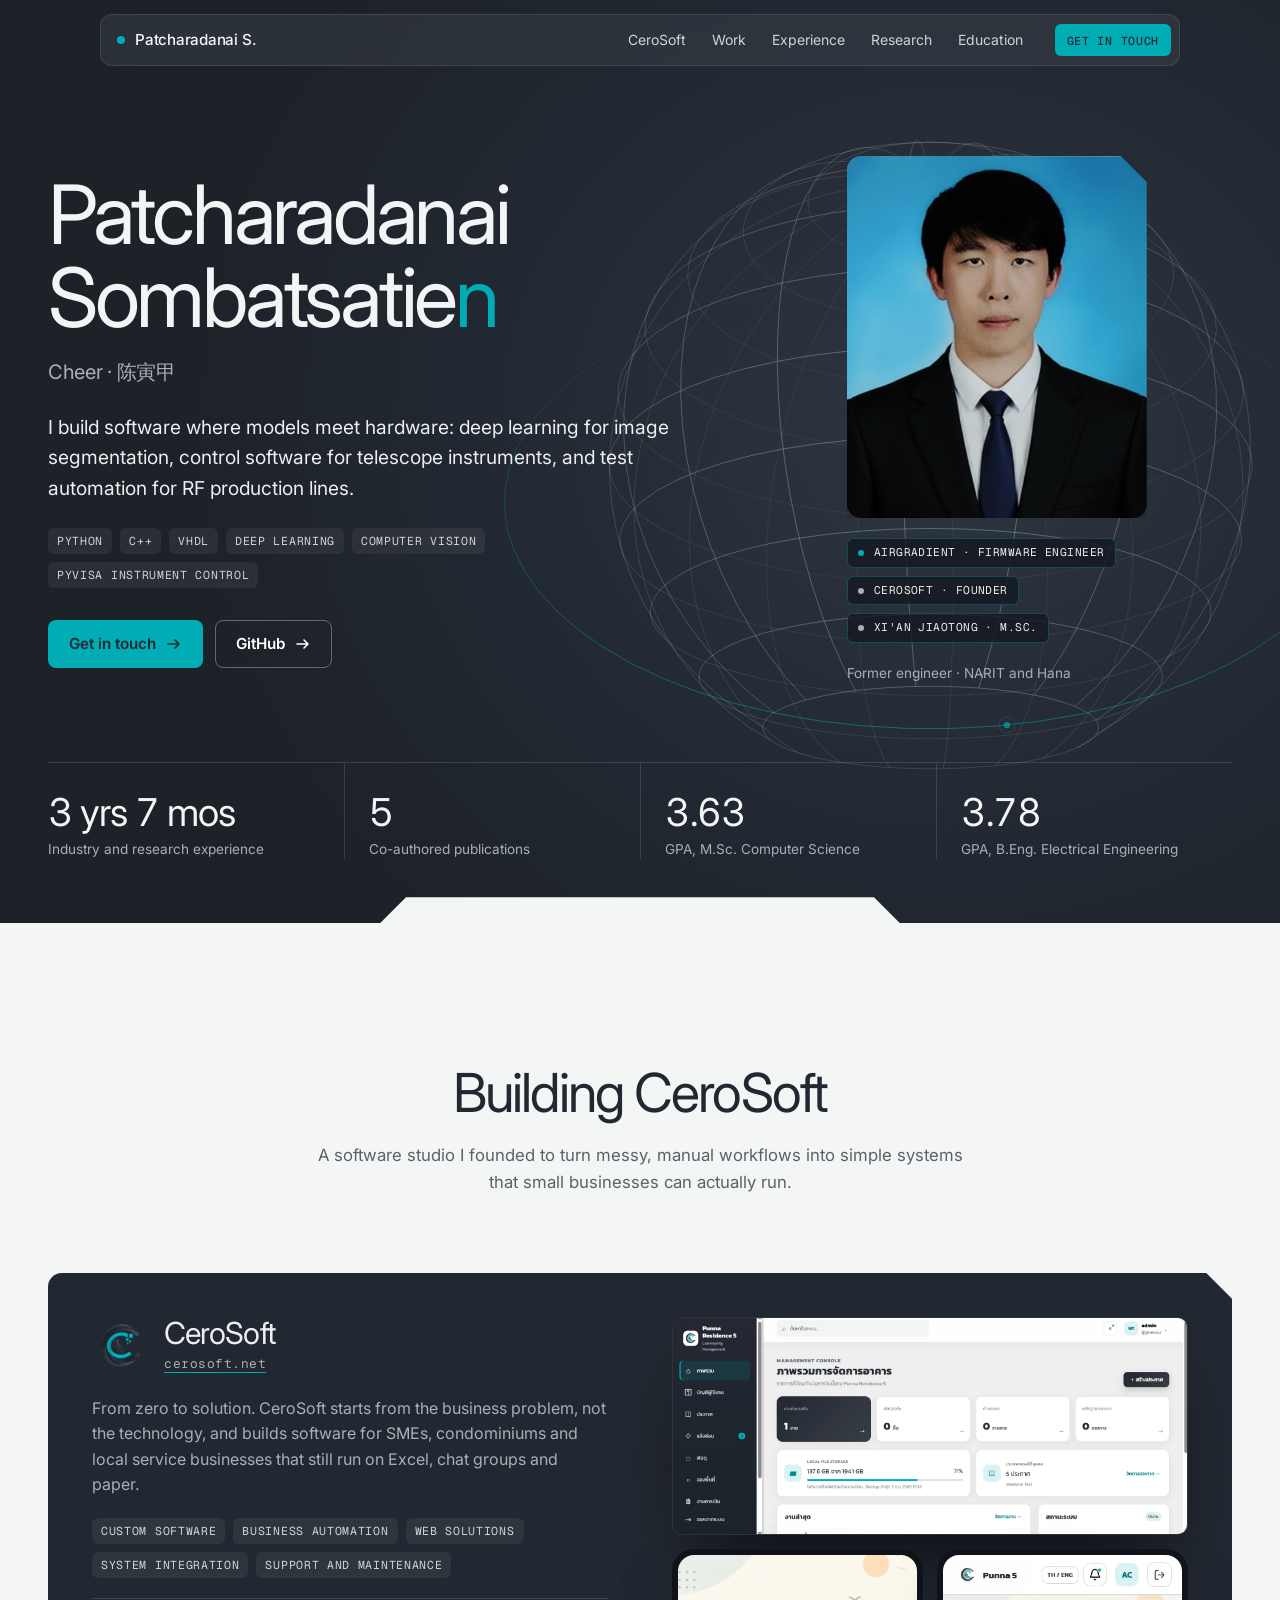
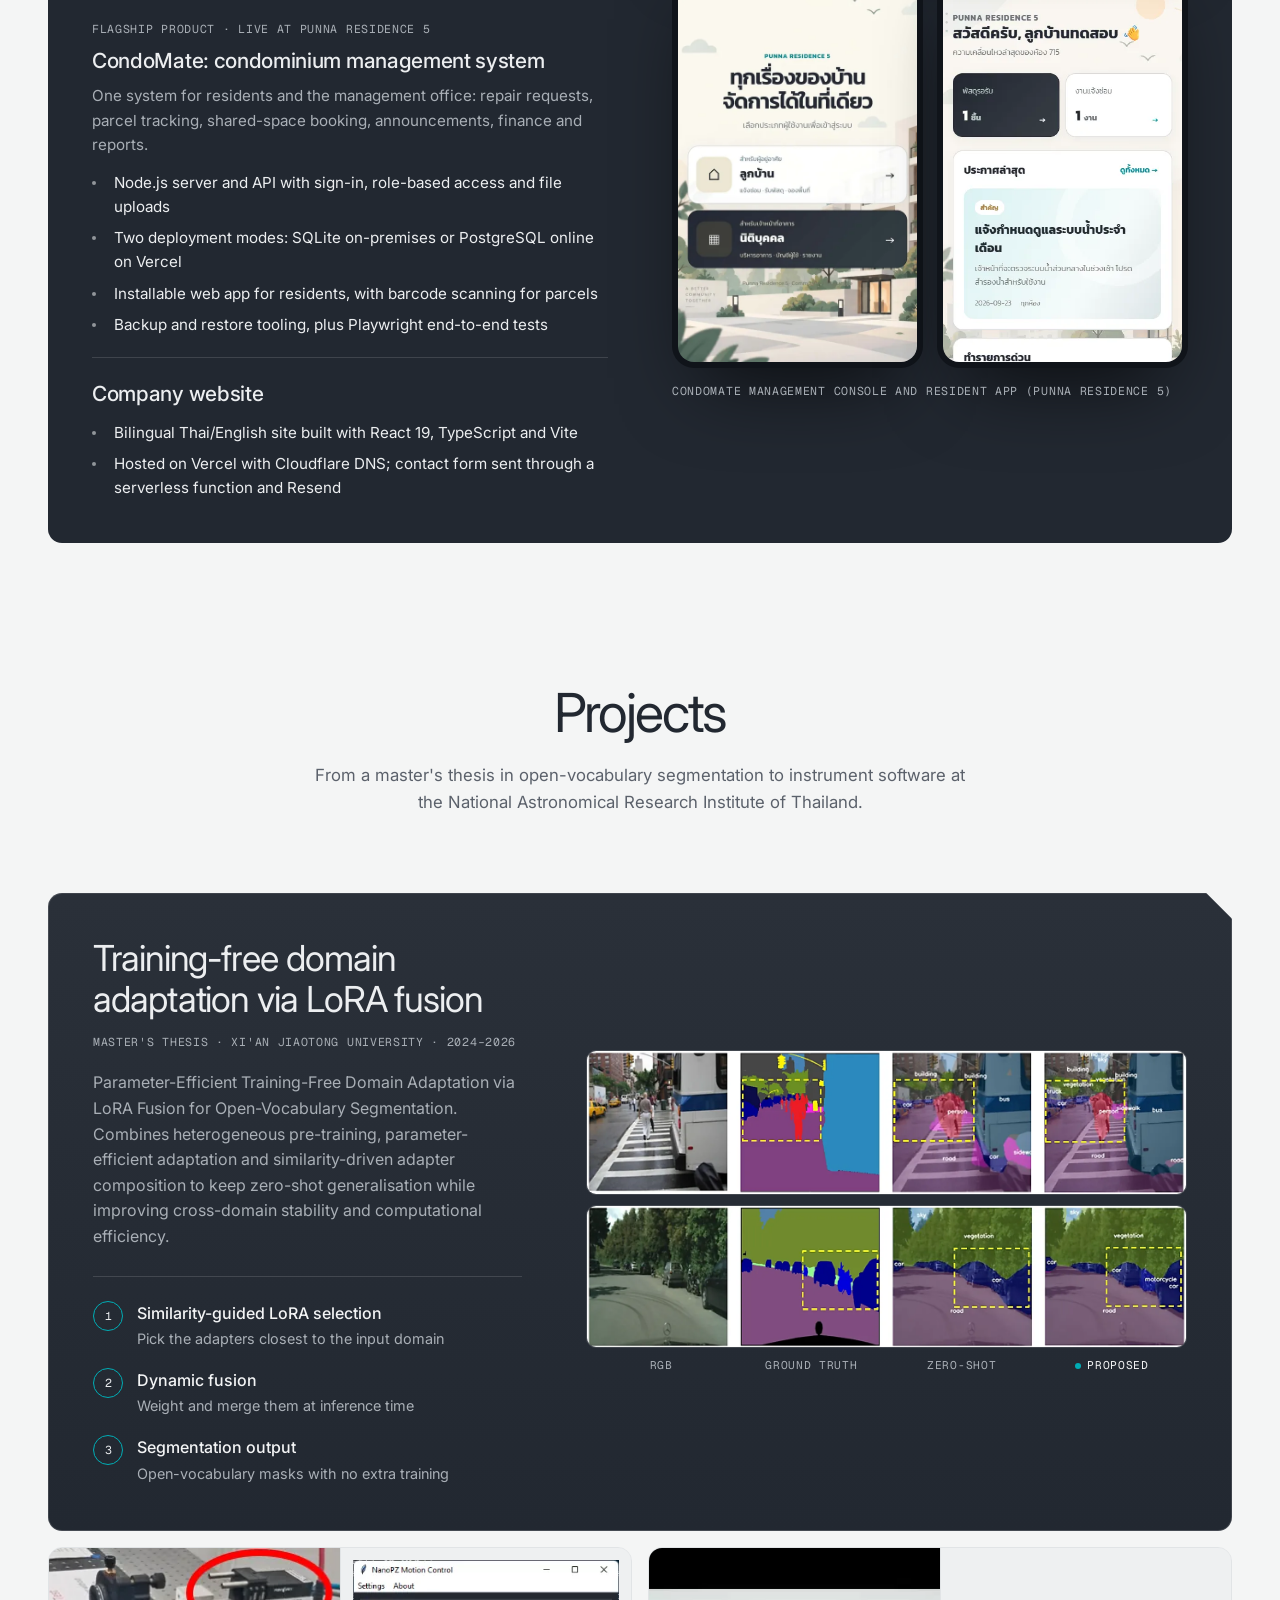
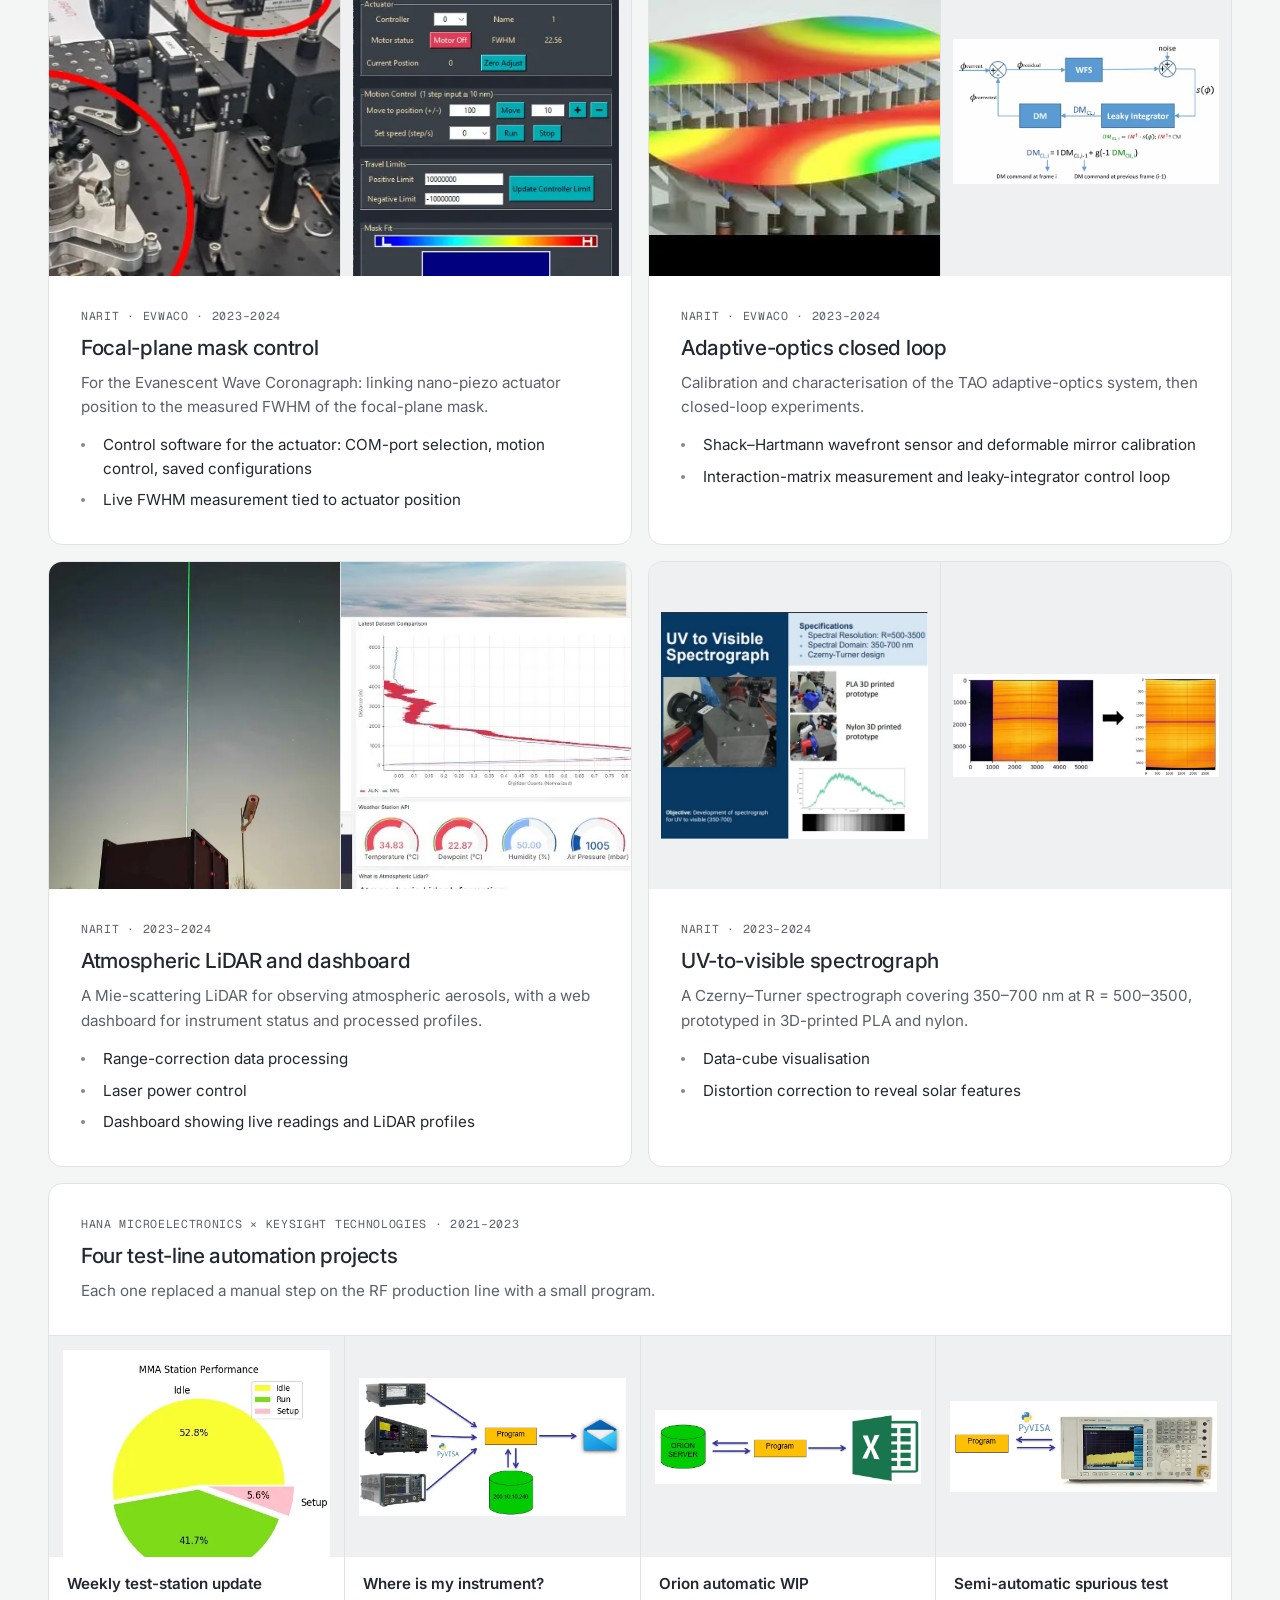
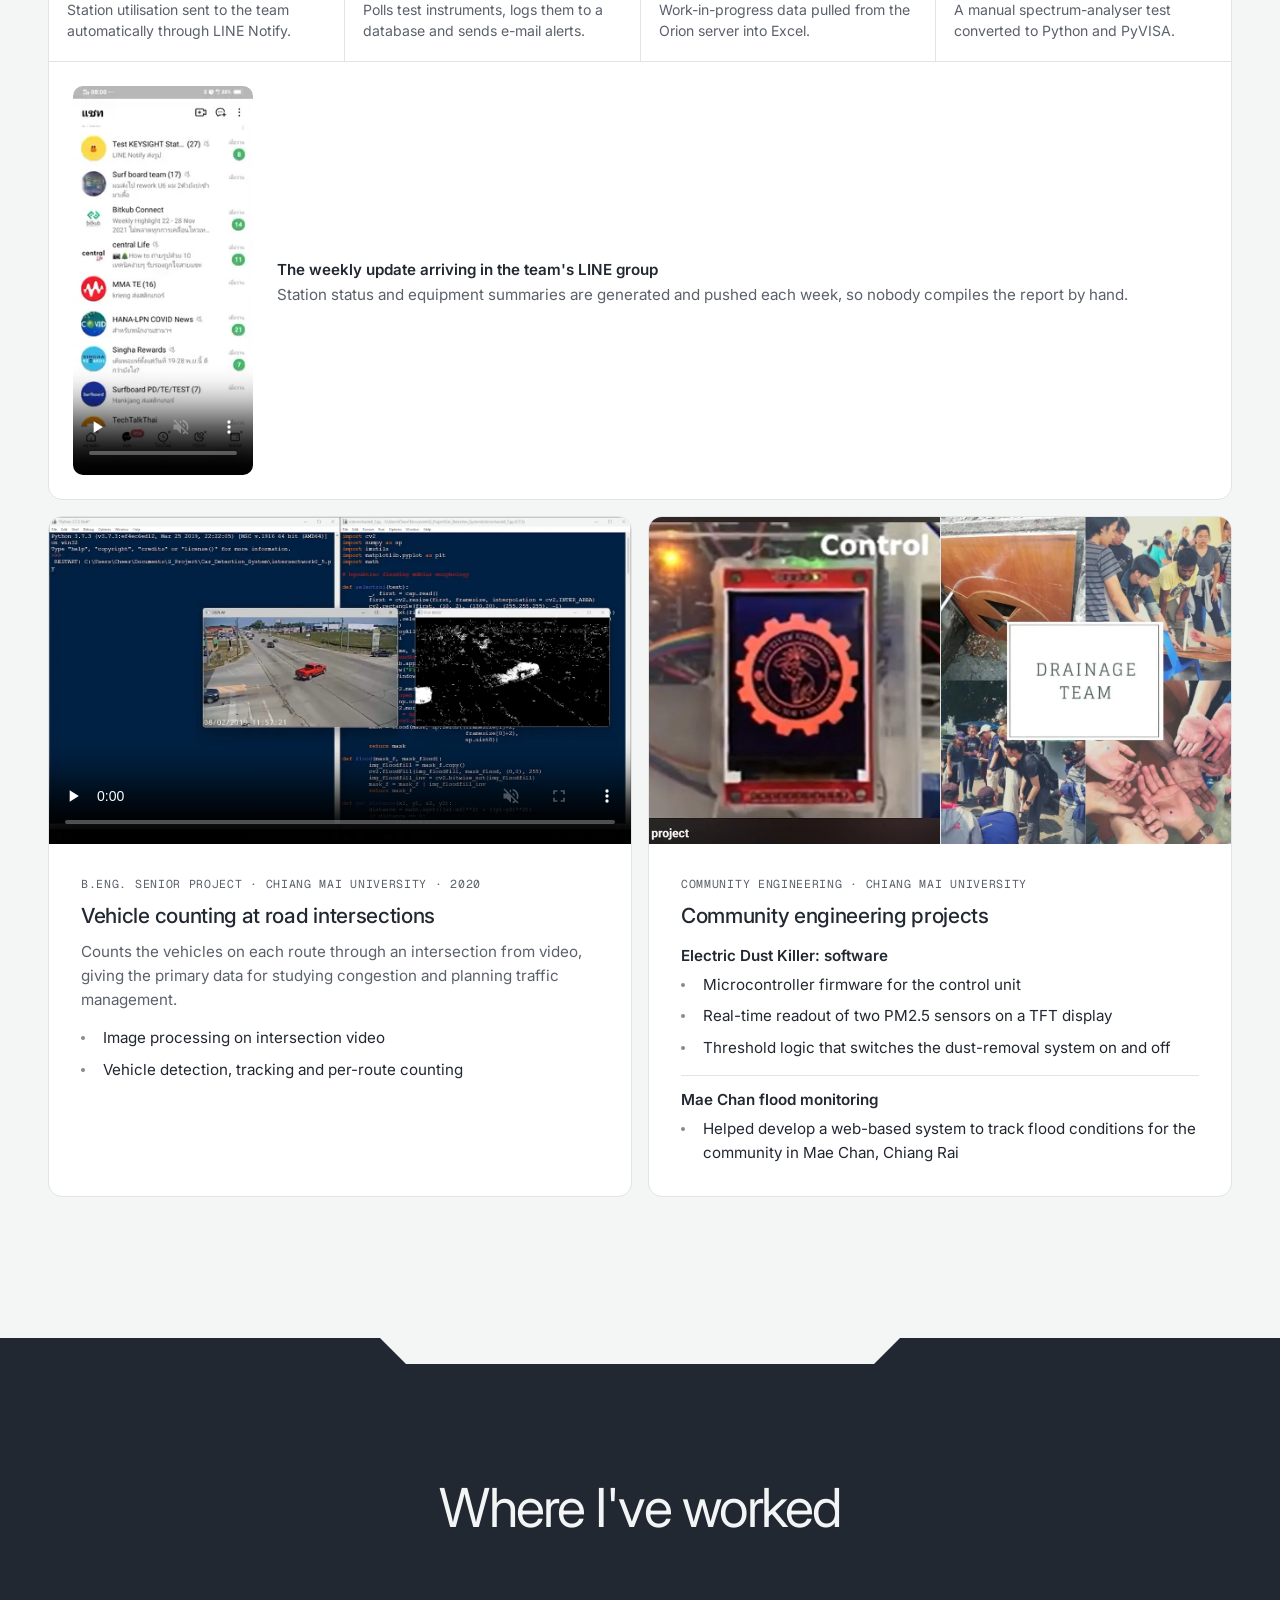
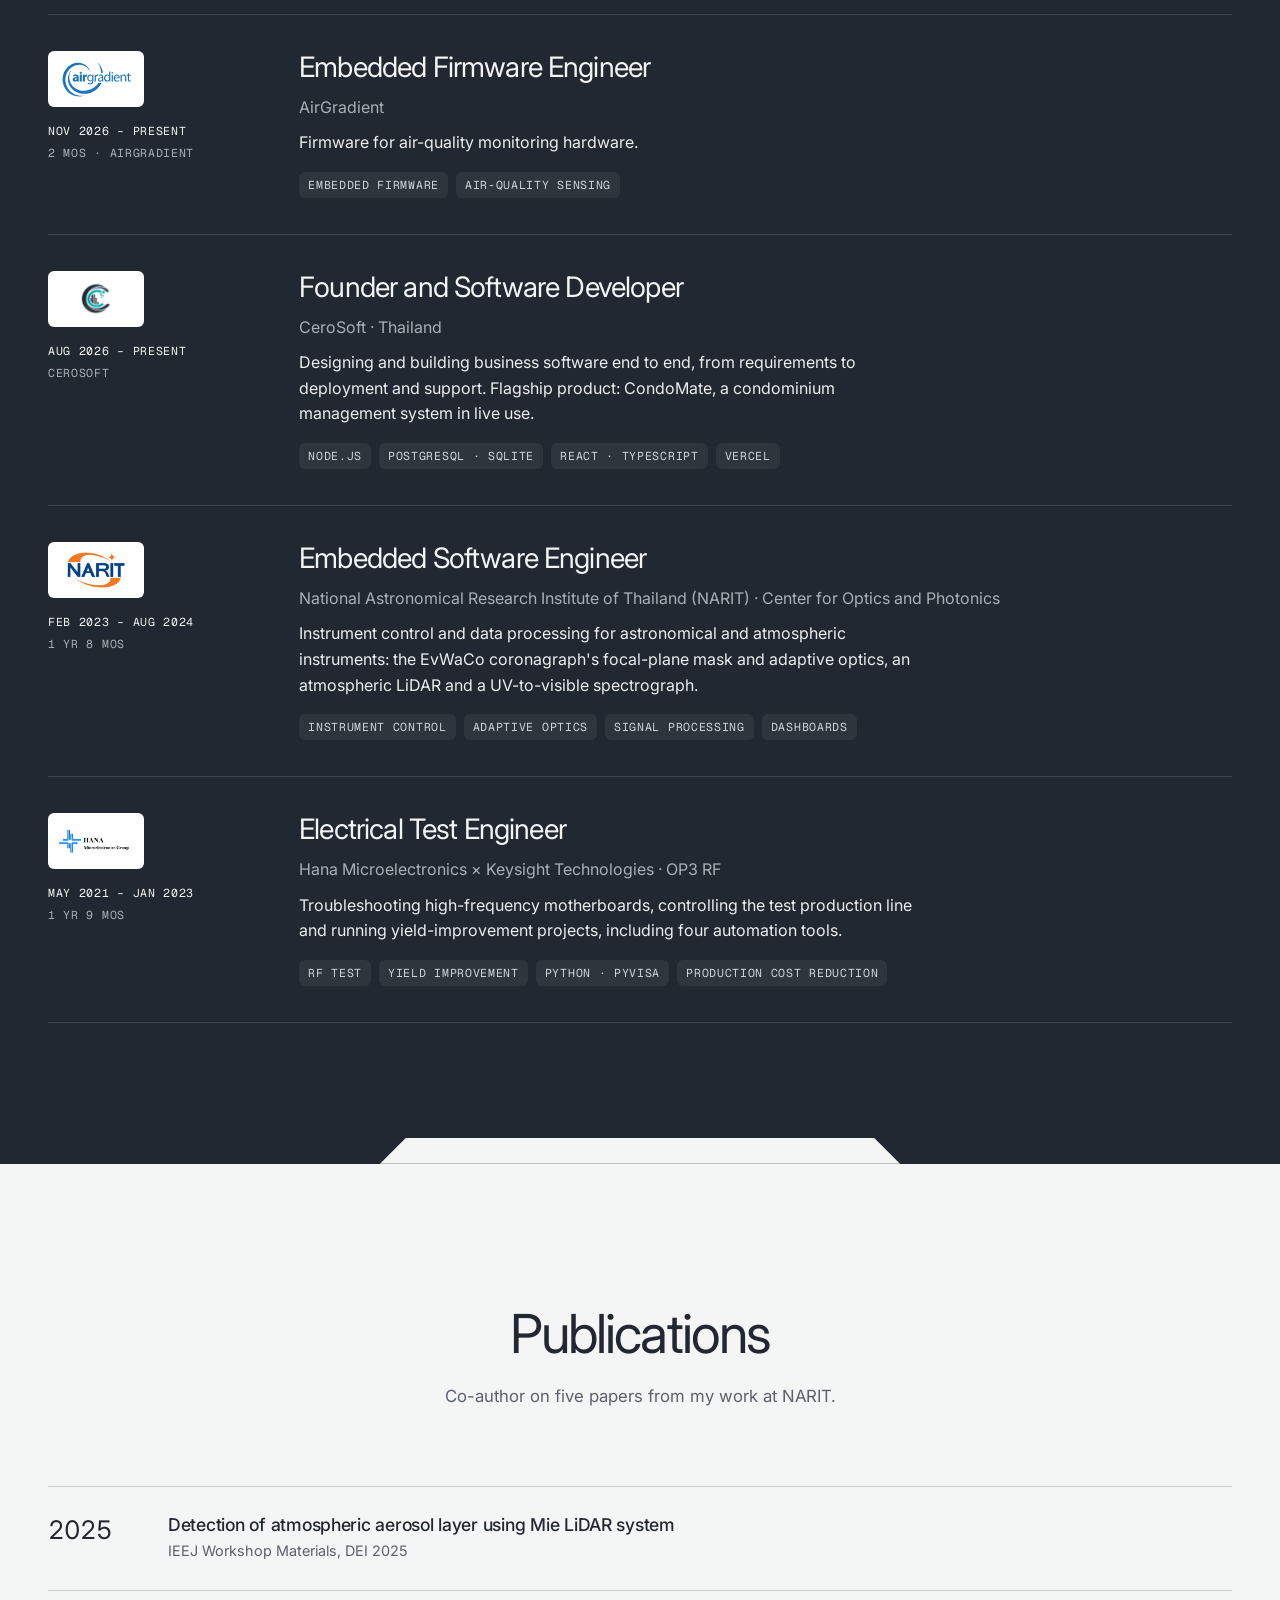
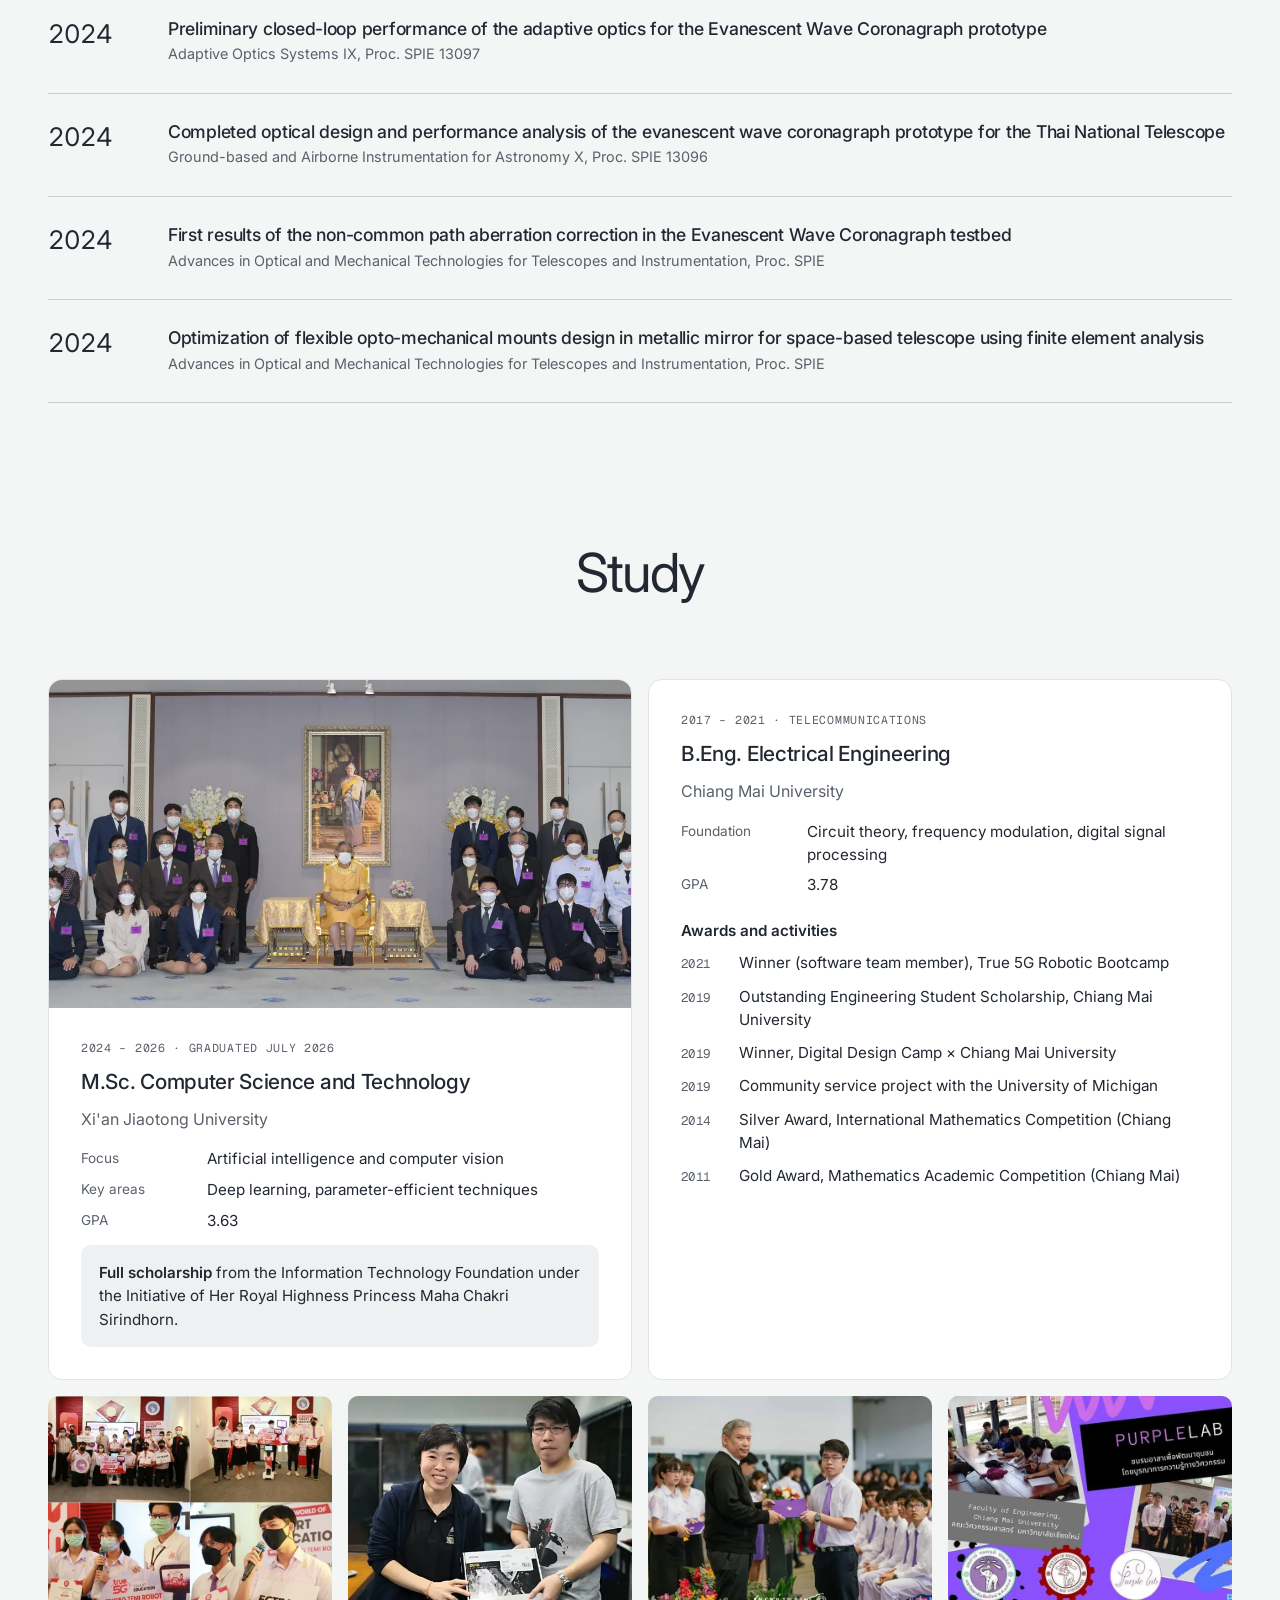
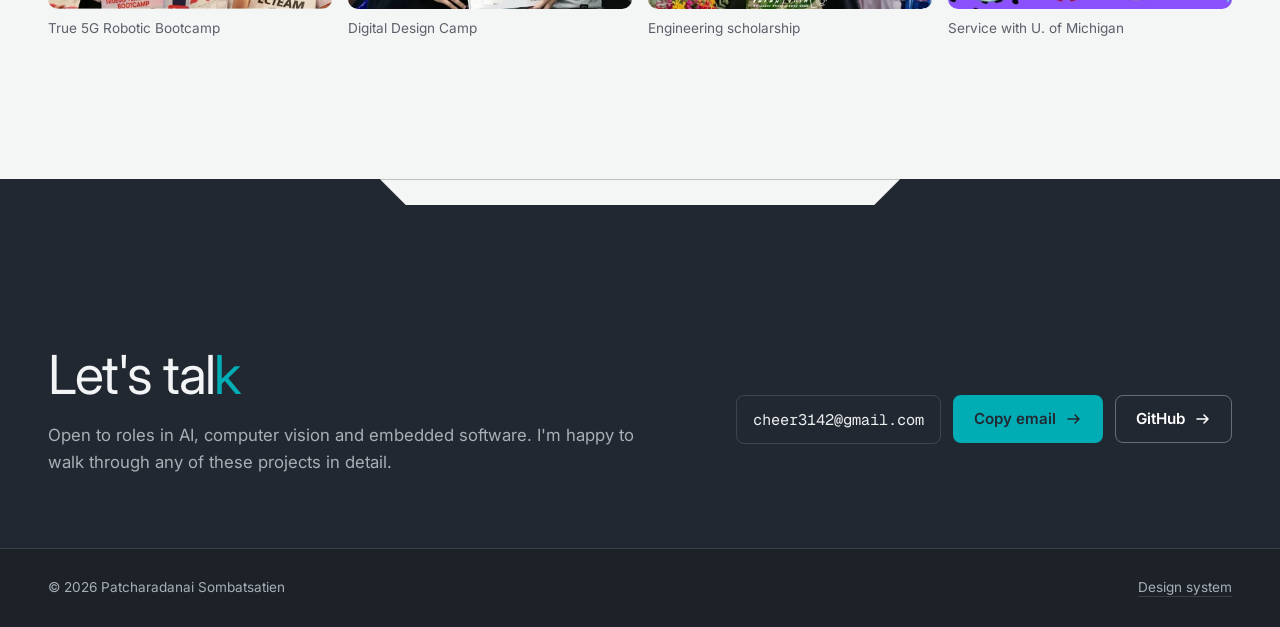
==== index.html @ 30e2584d "Retheme portfolio to cerosoft.net's Live Twin design Charcoal and fog grounds joined by trapezoid no" ====
<!doctype html>
<html lang="en">
<head>
<meta charset="utf-8">
<meta name="viewport" content="width=device-width, initial-scale=1, viewport-fit=cover">
<link rel="icon" href="img/cerosoft-mark.webp">
<title>Patcharadanai Sombatsatien</title>
<meta name="description" content="Portfolio of Patcharadanai Sombatsatien (Cheer): AI, computer vision and embedded systems.">
<link rel="preconnect" href="https://fonts.googleapis.com">
<link rel="preconnect" href="https://fonts.gstatic.com" crossorigin>
<link rel="stylesheet" href="https://fonts.googleapis.com/css2?family=Inter:wght@400;500;600&family=Geist+Mono:wght@400;500&family=Noto+Sans+Thai:wght@400;500;600&display=swap">
<link rel="stylesheet" href="tokens.css">
<link rel="stylesheet" href="site.css">
<script>document.documentElement.className += " js";</script>
</head>
<body>


<nav class="nav" id="nav" aria-label="Main">
  <a class="brand" href="#top"><span class="live-dot" aria-hidden="true"></span>Patcharadanai S.</a>
  <div class="nav-links">
    <a href="#cerosoft">CeroSoft</a>
    <a href="#work">Work</a>
    <a href="#experience">Experience</a>
    <a href="#research">Research</a>
    <a href="#education">Education</a>
  </div>
  <a class="chip-cta" href="#contact">Get in touch</a>
  <button class="menu-btn" id="menuBtn" type="button" aria-label="Open menu" aria-expanded="false" aria-controls="sheet">
    <svg width="16" height="16" viewBox="0 0 16 16" fill="none" stroke="currentColor" stroke-width="1.6" stroke-linecap="round" aria-hidden="true"><path d="M2 5h12M2 11h12"/></svg>
  </button>
  <div class="sheet" id="sheet">
    <a href="#cerosoft">CeroSoft</a><a href="#work">Work</a><a href="#experience">Experience</a>
    <a href="#research">Research</a><a href="#education">Education</a><a href="#contact">Get in touch</a>
  </div>
</nav>

<header class="hero dark notch-bottom" id="top">
  <div class="hero-stage" aria-hidden="true"><canvas id="dome"></canvas></div>
  <div class="wrap hero-grid">
    <div class="hero-text">
      <h1 id="heroName" aria-label="Patcharadanai Sombatsatien"><span class="line" aria-hidden="true">Patcharadanai</span><span class="line" aria-hidden="true">Sombatsatien</span></h1>
      <p class="nick rise" style="--d:1.15s">Cheer · 陈寅甲</p>
      <p class="lede rise" style="--d:1.25s">I build software where models meet hardware: deep learning for image segmentation, control software for telescope instruments, and test automation for RF production lines.</p>
      <div class="focus rise" style="--d:1.35s">
        <span class="tag">Python</span><span class="tag">C++</span><span class="tag">VHDL</span>
        <span class="tag">Deep learning</span><span class="tag">Computer vision</span><span class="tag">PyVISA instrument control</span>
      </div>
      <div class="cta rise" style="--d:1.45s">
        <a class="btn btn-primary" href="#contact">Get in touch <svg viewBox="0 0 16 16" fill="none" stroke="currentColor" stroke-width="1.6" stroke-linecap="round" stroke-linejoin="round" aria-hidden="true"><path d="M2 8h11M9 4l4 4-4 4"/></svg></a>
        <a class="btn btn-ghost" href="https://github.com/Cheer3142" target="_blank" rel="noopener">GitHub <svg viewBox="0 0 16 16" fill="none" stroke="currentColor" stroke-width="1.6" stroke-linecap="round" stroke-linejoin="round" aria-hidden="true"><path d="M2 8h11M9 4l4 4-4 4"/></svg></a>
      </div>
    </div>
    <div class="hero-figure rise" style="--d:.5s">
      <figure class="portrait card-dark"><img src="img/portrait.webp" alt="Portrait of Patcharadanai Sombatsatien" width="928" height="1120"></figure>
      <ul class="markers">
        <li class="marker live"><span class="live-dot" aria-hidden="true"></span>AirGradient · Firmware Engineer</li>
        <li class="marker"><span class="live-dot" aria-hidden="true"></span>CeroSoft · Founder</li>
        <li class="marker"><span class="live-dot" aria-hidden="true"></span>Xi'an Jiaotong · M.Sc.</li>
      </ul>
      <p class="former">Former engineer · NARIT and Hana</p>
    </div>
  </div>
  <div class="wrap">
    <div class="stats" role="list">
      <div class="stat" role="listitem"><b id="expTotal">3 yrs 5 mos</b><span>Industry and research experience</span></div>
      <div class="stat" role="listitem"><b>5</b><span>Co-authored publications</span></div>
      <div class="stat" role="listitem"><b>3.63</b><span>GPA, M.Sc. Computer Science</span></div>
      <div class="stat" role="listitem"><b>3.78</b><span>GPA, B.Eng. Electrical Engineering</span></div>
    </div>
  </div>
</header>

<main>
<section id="cerosoft" class="section light">
  <div class="wrap">
    <div class="statement-head">
      <h2>Building CeroSoft</h2>
      <p>A software studio I founded to turn messy, manual workflows into simple systems that small businesses can actually run.</p>
    </div>
    <article class="venture card-dark">
      <div class="venture-text">
        <div class="venture-id">
          <img src="img/cerosoft-mark.webp" alt="CeroSoft logo" width="52" height="52">
          <div><h3>CeroSoft</h3><a href="https://cerosoft.net" target="_blank" rel="noopener">cerosoft.net</a></div>
        </div>
        <p>From zero to solution. CeroSoft starts from the business problem, not the technology, and builds software for SMEs, condominiums and local service businesses that still run on Excel, chat groups and paper.</p>
        <div class="focus">
          <span class="tag">Custom software</span><span class="tag">Business automation</span><span class="tag">Web solutions</span><span class="tag">System integration</span><span class="tag">Support and maintenance</span>
        </div>
        <div class="product">
          <div class="meta">Flagship product · live at Punna Residence 5</div>
          <h4>CondoMate: condominium management system</h4>
          <p>One system for residents and the management office: repair requests, parcel tracking, shared-space booking, announcements, finance and reports.</p>
          <ul class="role">
            <li>Node.js server and API with sign-in, role-based access and file uploads</li>
            <li>Two deployment modes: SQLite on-premises or PostgreSQL online on Vercel</li>
            <li>Installable web app for residents, with barcode scanning for parcels</li>
            <li>Backup and restore tooling, plus Playwright end-to-end tests</li>
          </ul>
        </div>
        <div class="product">
          <h4>Company website</h4>
          <ul class="role">
            <li>Bilingual Thai/English site built with React 19, TypeScript and Vite</li>
            <li>Hosted on Vercel with Cloudflare DNS; contact form sent through a serverless function and Resend</li>
          </ul>
        </div>
      </div>
      <figure class="screens">
        <img class="desk" src="img/condo-console.webp" alt="CondoMate management console showing the building overview" loading="lazy">
        <img class="phone" src="img/condo-access.webp" alt="CondoMate sign-in choice between resident and management" loading="lazy">
        <img class="phone" src="img/condo-resident.webp" alt="CondoMate resident home screen" loading="lazy">
        <figcaption>CondoMate management console and resident app (Punna Residence 5)</figcaption>
      </figure>
    </article>
  </div>
</section>

<section id="work" class="section light">
  <div class="wrap">
    <div class="statement-head">
      <h2>Projects</h2>
      <p>From a master's thesis in open-vocabulary segmentation to instrument software at the National Astronomical Research Institute of Thailand.</p>
    </div>

    <article class="feature card-dark">
      <div>
        <h3>Training-free domain adaptation via LoRA fusion</h3>
        <div class="meta">Master's thesis · Xi'an Jiaotong University · 2024–2026</div>
        <p>Parameter-Efficient Training-Free Domain Adaptation via LoRA Fusion for Open-Vocabulary Segmentation. Combines heterogeneous pre-training, parameter-efficient adaptation and similarity-driven adapter composition to keep zero-shot generalisation while improving cross-domain stability and computational efficiency.</p>
        <ol class="pipeline">
          <li><span class="n">1</span><div><b>Similarity-guided LoRA selection</b><span>Pick the adapters closest to the input domain</span></div></li>
          <li><span class="n">2</span><div><b>Dynamic fusion</b><span>Weight and merge them at inference time</span></div></li>
          <li><span class="n">3</span><div><b>Segmentation output</b><span>Open-vocabulary masks with no extra training</span></div></li>
        </ol>
      </div>
      <div class="results">
        <img src="img/thesis-a.webp" alt="Segmentation results on an urban street scene" width="1400" height="333" loading="lazy">
        <img src="img/thesis-b.webp" alt="Segmentation results on a tree-lined road scene" width="1400" height="331" loading="lazy">
        <div class="results-key"><span>RGB</span><span>Ground truth</span><span>Zero-shot</span><span>Proposed</span></div>
      </div>
    </article>

    <div class="grid">
      <article class="card">
        <div class="media split">
          <img src="img/fpm-bench.webp" alt="Optical bench with nano-piezo actuator" loading="lazy">
          <img class="fit" src="img/fpm-gui.webp" alt="Motion control software window" loading="lazy">
        </div>
        <div class="card-body">
          <div class="meta">NARIT · EvWaCo · 2023–2024</div>
          <h3>Focal-plane mask control</h3>
          <p>For the Evanescent Wave Coronagraph: linking nano-piezo actuator position to the measured FWHM of the focal-plane mask.</p>
          <ul class="role">
            <li>Control software for the actuator: COM-port selection, motion control, saved configurations</li>
            <li>Live FWHM measurement tied to actuator position</li>
          </ul>
        </div>
      </article>

      <article class="card">
        <div class="media split">
          <img src="img/ao-dm.webp" alt="Deformable mirror surface model" loading="lazy">
          <img class="fit" src="img/ao-loop.webp" alt="Closed-loop control diagram with wavefront sensor, deformable mirror and leaky integrator" loading="lazy">
        </div>
        <div class="card-body">
          <div class="meta">NARIT · EvWaCo · 2023–2024</div>
          <h3>Adaptive-optics closed loop</h3>
          <p>Calibration and characterisation of the TAO adaptive-optics system, then closed-loop experiments.</p>
          <ul class="role">
            <li>Shack–Hartmann wavefront sensor and deformable mirror calibration</li>
            <li>Interaction-matrix measurement and leaky-integrator control loop</li>
          </ul>
        </div>
      </article>

      <article class="card">
        <div class="media split">
          <img src="img/lidar-night.webp" alt="LiDAR station firing a green laser at night" loading="lazy" style="object-position: center 70%">
          <img src="img/lidar-dashboard.webp" alt="Atmospheric LiDAR web dashboard" loading="lazy" style="object-position: top">
        </div>
        <div class="card-body">
          <div class="meta">NARIT · 2023–2024</div>
          <h3>Atmospheric LiDAR and dashboard</h3>
          <p>A Mie-scattering LiDAR for observing atmospheric aerosols, with a web dashboard for instrument status and processed profiles.</p>
          <ul class="role">
            <li>Range-correction data processing</li>
            <li>Laser power control</li>
            <li>Dashboard showing live readings and LiDAR profiles</li>
          </ul>
        </div>
      </article>

      <article class="card">
        <div class="media split">
          <img class="fit" src="img/spectrograph.webp" alt="UV-to-visible spectrograph project poster" loading="lazy">
          <img class="fit" src="img/spectro-correct.webp" alt="Solar spectrum before and after distortion correction" loading="lazy">
        </div>
        <div class="card-body">
          <div class="meta">NARIT · 2023–2024</div>
          <h3>UV-to-visible spectrograph</h3>
          <p>A Czerny–Turner spectrograph covering 350–700 nm at R = 500–3500, prototyped in 3D-printed PLA and nylon.</p>
          <ul class="role">
            <li>Data-cube visualisation</li>
            <li>Distortion correction to reveal solar features</li>
          </ul>
        </div>
      </article>

      <article class="card wide">
        <div class="card-body">
          <div class="meta">Hana Microelectronics × Keysight Technologies · 2021–2023</div>
          <h3>Four test-line automation projects</h3>
          <p>Each one replaced a manual step on the RF production line with a small program.</p>
        </div>
        <div class="auto">
          <figure><div class="pic"><img src="img/hana-station.webp" alt="Pie chart of station run, idle and setup time" loading="lazy"></div>
            <figcaption><b>Weekly test-station update</b><span>Station utilisation sent to the team automatically through LINE Notify.</span></figcaption></figure>
          <figure><div class="pic"><img src="img/hana-instrument.webp" alt="Diagram: instruments to program to database and e-mail" loading="lazy"></div>
            <figcaption><b>Where is my instrument?</b><span>Polls test instruments, logs them to a database and sends e-mail alerts.</span></figcaption></figure>
          <figure><div class="pic"><img src="img/hana-wip.webp" alt="Diagram: Orion server to program to Excel" loading="lazy"></div>
            <figcaption><b>Orion automatic WIP</b><span>Work-in-progress data pulled from the Orion server into Excel.</span></figcaption></figure>
          <figure><div class="pic"><img src="img/hana-spurious.webp" alt="Diagram: program controlling a spectrum analyser through PyVISA" loading="lazy"></div>
            <figcaption><b>Semi-automatic spurious test</b><span>A manual spectrum-analyser test converted to Python and PyVISA.</span></figcaption></figure>
        </div>
        <div class="demo">
          <video src="video/line-notify.mp4" poster="img/line-notify.webp" controls muted playsinline preload="none" aria-label="Phone recording of the weekly station update arriving in LINE"></video>
          <div class="sub">
            <h4>The weekly update arriving in the team's LINE group</h4>
            <p>Station status and equipment summaries are generated and pushed each week, so nobody compiles the report by hand.</p>
          </div>
        </div>
      </article>

      <article class="card">
        <div class="media">
          <video src="video/vehicle-counting.mp4" poster="img/vehicle.webp" controls muted playsinline preload="none" aria-label="Vehicle counting demo video"></video>
        </div>
        <div class="card-body">
          <div class="meta">B.Eng. senior project · Chiang Mai University · 2020</div>
          <h3>Vehicle counting at road intersections</h3>
          <p>Counts the vehicles on each route through an intersection from video, giving the primary data for studying congestion and planning traffic management.</p>
          <ul class="role">
            <li>Image processing on intersection video</li>
            <li>Vehicle detection, tracking and per-route counting</li>
          </ul>
        </div>
      </article>

      <article class="card">
        <div class="media split">
          <img src="img/dust-killer.webp" alt="Electric Dust Killer control board with TFT display" loading="lazy">
          <img src="img/drainage.webp" alt="Drainage team at work" loading="lazy">
        </div>
        <div class="card-body">
          <div class="meta">Community engineering · Chiang Mai University</div>
          <h3>Community engineering projects</h3>
          <div class="sub">
            <h4>Electric Dust Killer: software</h4>
            <ul class="role">
              <li>Microcontroller firmware for the control unit</li>
              <li>Real-time readout of two PM2.5 sensors on a TFT display</li>
              <li>Threshold logic that switches the dust-removal system on and off</li>
            </ul>
          </div>
          <div class="sub">
            <h4>Mae Chan flood monitoring</h4>
            <ul class="role">
              <li>Helped develop a web-based system to track flood conditions for the community in Mae Chan, Chiang Rai</li>
            </ul>
          </div>
        </div>
      </article>
    </div>
  </div>
</section>

<section id="experience" class="section dark notch-top notch-bottom">
  <div class="wrap">
    <div class="statement-head">
      <h2>Where I've worked</h2>
    </div>
    <ol class="timeline">
      <li>
        <div class="when"><span class="logo-tile"><img src="img/airgradient-logo.svg" alt="AirGradient logo" loading="lazy"></span><b>Nov 2026 – Present</b><span id="agTenure">AirGradient</span></div>
        <div class="what">
          <h3>Embedded Firmware Engineer</h3>
          <div class="org">AirGradient</div>
          <p>Firmware for air-quality monitoring hardware.</p>
          <div class="focus"><span class="tag">Embedded firmware</span><span class="tag">Air-quality sensing</span></div>
        </div>
      </li>
      <li>
        <div class="when"><span class="logo-tile"><img src="img/cerosoft-mark.webp" alt="CeroSoft logo" loading="lazy"></span><b>Aug 2026 – Present</b>CeroSoft</div>
        <div class="what">
          <h3>Founder and Software Developer</h3>
          <div class="org">CeroSoft · Thailand</div>
          <p>Designing and building business software end to end, from requirements to deployment and support. Flagship product: CondoMate, a condominium management system in live use.</p>
          <div class="focus"><span class="tag">Node.js</span><span class="tag">PostgreSQL · SQLite</span><span class="tag">React · TypeScript</span><span class="tag">Vercel</span></div>
        </div>
      </li>
      <li>
        <div class="when"><span class="logo-tile"><img src="img/narit-logo.webp" alt="NARIT logo" loading="lazy"></span><b>Feb 2023 – Aug 2024</b>1 yr 8 mos</div>
        <div class="what">
          <h3>Embedded Software Engineer</h3>
          <div class="org">National Astronomical Research Institute of Thailand (NARIT) · Center for Optics and Photonics</div>
          <p>Instrument control and data processing for astronomical and atmospheric instruments: the EvWaCo coronagraph's focal-plane mask and adaptive optics, an atmospheric LiDAR and a UV-to-visible spectrograph.</p>
          <div class="focus"><span class="tag">Instrument control</span><span class="tag">Adaptive optics</span><span class="tag">Signal processing</span><span class="tag">Dashboards</span></div>
        </div>
      </li>
      <li>
        <div class="when"><span class="logo-tile"><img src="img/hana-logo.jpg" alt="Hana Microelectronics logo" loading="lazy"></span><b>May 2021 – Jan 2023</b>1 yr 9 mos</div>
        <div class="what">
          <h3>Electrical Test Engineer</h3>
          <div class="org">Hana Microelectronics × Keysight Technologies · OP3 RF</div>
          <p>Troubleshooting high-frequency motherboards, controlling the test production line and running yield-improvement projects, including four automation tools.</p>
          <div class="focus"><span class="tag">RF test</span><span class="tag">Yield improvement</span><span class="tag">Python · PyVISA</span><span class="tag">Production cost reduction</span></div>
        </div>
      </li>
    </ol>
  </div>
</section>

<section id="research" class="section light">
  <div class="wrap">
    <div class="statement-head">
      <h2>Publications</h2>
      <p>Co-author on five papers from my work at NARIT.</p>
    </div>
    <ol class="pubs">
      <li><div class="yr">2025</div><div><b>Detection of atmospheric aerosol layer using Mie LiDAR system</b><i>IEEJ Workshop Materials, DEI 2025</i></div></li>
      <li><div class="yr">2024</div><div><b>Preliminary closed-loop performance of the adaptive optics for the Evanescent Wave Coronagraph prototype</b><i>Adaptive Optics Systems IX, Proc. SPIE 13097</i></div></li>
      <li><div class="yr">2024</div><div><b>Completed optical design and performance analysis of the evanescent wave coronagraph prototype for the Thai National Telescope</b><i>Ground-based and Airborne Instrumentation for Astronomy X, Proc. SPIE 13096</i></div></li>
      <li><div class="yr">2024</div><div><b>First results of the non-common path aberration correction in the Evanescent Wave Coronagraph testbed</b><i>Advances in Optical and Mechanical Technologies for Telescopes and Instrumentation, Proc. SPIE</i></div></li>
      <li><div class="yr">2024</div><div><b>Optimization of flexible opto-mechanical mounts design in metallic mirror for space-based telescope using finite element analysis</b><i>Advances in Optical and Mechanical Technologies for Telescopes and Instrumentation, Proc. SPIE</i></div></li>
    </ol>
  </div>
</section>

<section id="education" class="section light">
  <div class="wrap">
    <div class="statement-head">
      <h2>Study</h2>
    </div>
    <div class="edu">
      <article class="card">
        <div class="media"><img src="img/scholarship.webp" alt="Scholarship recipients group photo" loading="lazy"></div>
        <div class="card-body">
          <div class="meta">2024 – 2026 · graduated July 2026</div>
          <h3>M.Sc. Computer Science and Technology</h3>
          <div class="org">Xi'an Jiaotong University</div>
          <dl class="kv">
            <dt>Focus</dt><dd>Artificial intelligence and computer vision</dd>
            <dt>Key areas</dt><dd>Deep learning, parameter-efficient techniques</dd>
            <dt>GPA</dt><dd>3.63</dd>
          </dl>
          <div class="callout"><b>Full scholarship</b> from the Information Technology Foundation under the Initiative of Her Royal Highness Princess Maha Chakri Sirindhorn.</div>
        </div>
      </article>
      <article class="card">
        <div class="card-body">
          <div class="meta">2017 – 2021 · Telecommunications</div>
          <h3>B.Eng. Electrical Engineering</h3>
          <div class="org">Chiang Mai University</div>
          <dl class="kv">
            <dt>Foundation</dt><dd>Circuit theory, frequency modulation, digital signal processing</dd>
            <dt>GPA</dt><dd>3.78</dd>
          </dl>
          <h4 class="subhead">Awards and activities</h4>
          <ul class="awards">
            <li><span>2021</span>Winner (software team member), True 5G Robotic Bootcamp</li>
            <li><span>2019</span>Outstanding Engineering Student Scholarship, Chiang Mai University</li>
            <li><span>2019</span>Winner, Digital Design Camp × Chiang Mai University</li>
            <li><span>2019</span>Community service project with the University of Michigan</li>
            <li><span>2014</span>Silver Award, International Mathematics Competition (Chiang Mai)</li>
            <li><span>2011</span>Gold Award, Mathematics Academic Competition (Chiang Mai)</li>
          </ul>
        </div>
      </article>
    </div>
    <div class="photos">
      <figure><img src="img/act-5g.webp" alt="True 5G Robotic Bootcamp team" loading="lazy"><figcaption>True 5G Robotic Bootcamp</figcaption></figure>
      <figure><img src="img/act-design.webp" alt="Digital Design Camp award" loading="lazy"><figcaption>Digital Design Camp</figcaption></figure>
      <figure><img src="img/act-scholar.webp" alt="Receiving the engineering scholarship" loading="lazy"><figcaption>Engineering scholarship</figcaption></figure>
      <figure><img src="img/act-umich.webp" alt="Community service project with the University of Michigan" loading="lazy"><figcaption>Service with U. of Michigan</figcaption></figure>
    </div>
  </div>
</section>
</main>

<section class="section contact dark notch-top" id="contact">
  <div class="wrap contact-grid">
    <div>
      <h2>Let's tal<span class="last">k</span></h2>
      <p>Open to roles in AI, computer vision and embedded software. I'm happy to walk through any of these projects in detail.</p>
    </div>
    <div>
      <div class="addr">
        <code id="email">cheer3142@gmail.com</code>
        <button class="btn btn-primary" id="copyBtn" type="button">Copy email <svg viewBox="0 0 16 16" fill="none" stroke="currentColor" stroke-width="1.6" stroke-linecap="round" stroke-linejoin="round" aria-hidden="true"><path d="M2 8h11M9 4l4 4-4 4"/></svg></button>
        <a class="btn btn-ghost" href="https://github.com/Cheer3142" target="_blank" rel="noopener">GitHub <svg viewBox="0 0 16 16" fill="none" stroke="currentColor" stroke-width="1.6" stroke-linecap="round" stroke-linejoin="round" aria-hidden="true"><path d="M2 8h11M9 4l4 4-4 4"/></svg></a>
      </div>
      <div class="toast" id="toast" role="status" aria-live="polite"></div>
    </div>
  </div>
</section>
<footer><div class="wrap"><span>© 2026 Patcharadanai Sombatsatien</span><a href="design-system.html">Design system</a></div></footer>

<script>
(function () {
  var reduce = window.matchMedia('(prefers-reduced-motion: reduce)').matches;
  var nav = document.getElementById('nav'), hero = document.getElementById('top');

  // nav capsule turns solid once the hero has scrolled away
  function onScroll() { nav.classList.toggle('solid', window.scrollY > hero.offsetHeight - 140); }
  window.addEventListener('scroll', onScroll, { passive: true }); onScroll();

  // mobile menu
  var menuBtn = document.getElementById('menuBtn'), sheet = document.getElementById('sheet');
  function setMenu(open) { nav.classList.toggle('open', open); menuBtn.setAttribute('aria-expanded', open ? 'true' : 'false'); }
  menuBtn.addEventListener('click', function () { setMenu(!nav.classList.contains('open')); });
  sheet.addEventListener('click', function (e) { if (e.target.tagName === 'A') setMenu(false); });
  document.addEventListener('keydown', function (e) { if (e.key === 'Escape') setMenu(false); });

  // hero headline types in grapheme by grapheme; the last letter is the one cyan note
  try {
    var h = document.getElementById('heroName'), lines = h.querySelectorAll('.line'), all = [];
    var seg = window.Intl && Intl.Segmenter ? new Intl.Segmenter(undefined, { granularity: 'grapheme' }) : null;
    Array.prototype.forEach.call(lines, function (line, li) {
      var txt = line.textContent; line.textContent = '';
      var parts = seg ? Array.from(seg.segment(txt), function (x) { return x.segment; }) : Array.from(txt);
      parts.forEach(function (g, i) {
        var sp = document.createElement('span'); sp.textContent = g;
        if (!reduce) sp.style.opacity = 0;
        if (li === lines.length - 1 && i === parts.length - 1) sp.className = 'last';
        line.appendChild(sp); all.push(sp);
      });
    });
    if (!reduce) all.forEach(function (sp, i) { setTimeout(function () { sp.style.opacity = 1; }, 250 + i * 45); });
  } catch (e) {}

  // cards settle into place as they enter; they are never hidden
  var targets = document.querySelectorAll('.statement-head, .venture, .feature, .card, .timeline li, .pubs li, .photos figure, .contact-grid > div');
  if ('IntersectionObserver' in window && !reduce) {
    var io = new IntersectionObserver(function (entries) {
      entries.forEach(function (en) { if (en.isIntersecting) { en.target.classList.add('in'); io.unobserve(en.target); } });
    }, { rootMargin: '0px 0px -8% 0px' });
    Array.prototype.forEach.call(targets, function (el) { el.classList.add('settle'); io.observe(el); });
  }

  // experience total: Hana + NARIT (41 months) plus AirGradient from Nov 2026, counted from today
  (function () {
    var now = new Date(), ag = (now.getFullYear() - 2026) * 12 + (now.getMonth() - 10) + 1;
    if (ag < 1) return;
    function span(m) {
      var y = Math.floor(m / 12), r = m % 12, out = [];
      if (y) out.push(y + (y === 1 ? ' yr' : ' yrs'));
      if (r) out.push(r + (r === 1 ? ' mo' : ' mos'));
      return out.join(' ');
    }
    document.getElementById('expTotal').textContent = span(41 + ag);
    document.getElementById('agTenure').textContent = span(ag) + ' · AirGradient';
  })();

  // copy email
  var copyBtn = document.getElementById('copyBtn'), toast = document.getElementById('toast');
  copyBtn.addEventListener('click', function () {
    var text = document.getElementById('email').textContent;
    function fallback() {
      var r = document.createRange(); r.selectNodeContents(document.getElementById('email'));
      var s = window.getSelection(); s.removeAllRanges(); s.addRange(r);
      toast.textContent = 'Address selected. Press Ctrl+C or Cmd+C to copy.';
    }
    if (navigator.clipboard && navigator.clipboard.writeText) {
      navigator.clipboard.writeText(text).then(function () { toast.textContent = 'Email address copied.'; }, fallback);
    } else fallback();
  });

  // wireframe dome: draws upward with a cyan leading edge, then turns slowly with one live marker in orbit
  (function () {
    var cv = document.getElementById('dome'); if (!cv || !cv.getContext) return;
    var ctx = cv.getContext('2d'), W = 0, H = 0, start = performance.now(), visible = true, raf = 0, D = Math.PI / 180;
    function ease(t) { return 1 - Math.pow(1 - t, 3); }
    function pt(phi, lam, ry, tilt, rad) {
      var cp = Math.cos(phi), x = cp * Math.cos(lam) * rad, y = Math.sin(phi) * rad, z = cp * Math.sin(lam) * rad;
      var x1 = x * Math.cos(ry) + z * Math.sin(ry), z1 = -x * Math.sin(ry) + z * Math.cos(ry);
      var y2 = y * Math.cos(tilt) - z1 * Math.sin(tilt), z2 = y * Math.sin(tilt) + z1 * Math.cos(tilt);
      return { x: x1, y: y2, z: z2 };
    }
    function resize() {
      var dpr = Math.min(window.devicePixelRatio || 1, 2);
      W = cv.clientWidth; H = cv.clientHeight; cv.width = W * dpr; cv.height = H * dpr; ctx.setTransform(dpr, 0, 0, dpr, 0, 0);
      frame(performance.now());
    }
    function frame(now) {
      var t = reduce ? 6000 : now - start;
      ctx.clearRect(0, 0, W, H);
      var R = Math.min(W * 0.4, H * 0.38), cx = W * (W > 700 ? 0.56 : 0.5), cy = H * 0.5;
      var p = Math.min(1, t / 2800), thr = -60 + 145 * ease(p);
      var ry = 0.9 + (reduce ? 0 : t * 0.00007), tilt = -0.38;
      function map(q) { var s = 1 / (1 - q.z * 0.16); return { x: cx + R * q.x * s, y: cy - R * q.y * s, z: q.z }; }
      function seg(a, b, rgb, alphaMul) {
        var z = (a.z + b.z) / 2, al = (0.07 + 0.3 * Math.pow((z + 1) / 2, 1.5)) * alphaMul;
        ctx.strokeStyle = 'rgba(' + rgb + ',' + al.toFixed(3) + ')';
        ctx.beginPath(); ctx.moveTo(a.x, a.y); ctx.lineTo(b.x, b.y); ctx.stroke();
      }
      ctx.lineWidth = 0.8;
      var lead = -999;
      for (var la = -60; la <= 80; la += 14) { if (la <= thr) lead = la; }
      for (var lat = -60; lat <= 80; lat += 14) {
        if (lat > thr) break;
        var prev = null, rgb = (p < 1 && lat === lead) ? '0,173,181' : '230,232,234', mul = (p < 1 && lat === lead) ? 3 : 1;
        for (var lo = 0; lo <= 360; lo += 6) {
          var q = map(pt(lat * D, lo * D, ry, tilt, 1));
          if (prev) seg(prev, q, rgb, mul); prev = q;
        }
      }
      for (var lon = 0; lon < 360; lon += 20) {
        var pv = null;
        for (var ph = -60; ph <= 80; ph += 5) {
          if (ph > thr) break;
          var q2 = map(pt(ph * D, lon * D, ry, tilt, 1));
          if (pv) seg(pv, q2, '230,232,234', 1); pv = q2;
        }
      }
      var fade = Math.min(1, Math.max(0, (t - 2800) / 900));
      if (fade > 0) {
        var rp = null, rt = 0.55;
        for (var a = 0; a <= 360; a += 5) {
          var rq = map(pt(0, a * D, 0.3, rt, 1.32));
          if (rp) seg(rp, rq, '0,173,181', 2.2 * fade); rp = rq;
        }
        var m = map(pt(0, (t * 0.0005) % 6.2832, 0.3, rt, 1.32));
        ctx.fillStyle = 'rgba(0,173,181,' + (0.95 * fade).toFixed(2) + ')';
        ctx.beginPath(); ctx.arc(m.x, m.y, 3.2, 0, 6.2832); ctx.fill();
        ctx.strokeStyle = 'rgba(0,173,181,' + (0.3 * fade).toFixed(2) + ')'; ctx.lineWidth = 1;
        ctx.beginPath(); ctx.arc(m.x, m.y, 8, 0, 6.2832); ctx.stroke();
      }
    }
    function loop(now) { frame(now); raf = visible && !document.hidden ? requestAnimationFrame(loop) : 0; }
    function kick() { if (!raf && !reduce) raf = requestAnimationFrame(loop); }
    window.addEventListener('resize', resize);
    document.addEventListener('visibilitychange', kick);
    if ('IntersectionObserver' in window) new IntersectionObserver(function (en) { visible = en[0].isIntersecting; kick(); }).observe(cv);
    resize(); kick();
  })();
})();

</script>

</body>
</html>
---- tokens.css ----
/* The Live Twin — shared tokens for cerosoft.net and the portfolio.
   Charcoal and fog grounds, one cyan voice. Values mirror CeroSoft's DESIGN.md (The Live Twin);
   the portfolio adds no colours of its own. Spec: DESIGN.md */
:root {
  /* brand and neutrals */
  --cero-cyan: #00adb5;
  --cero-cyan-hover: #22c4cc;
  --charcoal: #222831;
  --charcoal-raised: #2a3039;
  --charcoal-deep: #1d2229;
  --hero-glow: #2e3641;
  --device-black: #10141a;
  --graphite: #393e46;
  --fog: #f4f5f5;
  --paper: #ffffff;
  --well: #eef0f1;
  --muted: #5b616b;
  --line: #e1e4e6;
  --line-strong: #c9cdd1;
  --on-dark: #eceef0;
  --on-dark-heading: #f3f4f5;
  --on-dark-muted: #a9afb6;
  --on-dark-line: rgba(236, 238, 240, .14);

  /* semantic roles — light ground by default; .dark and .card-dark remap them */
  --ink: var(--charcoal);
  --ink-muted: var(--muted);
  --rule: var(--line);
  --rule-strong: var(--line-strong);
  --chip-bg: var(--well);
  --chip-ink: var(--graphite);
  --focus: var(--charcoal);

  --font-sans: "Inter", "Noto Sans Thai", ui-sans-serif, system-ui, -apple-system, "Segoe UI", sans-serif;
  --font-mono: "Geist Mono", ui-monospace, "SFMono-Regular", Menlo, Consolas, monospace;

  --r-hairline: 2px; --r-chip: 6px; --r-button: 8px; --r-well: 10px; --r-capsule: 12px; --r-card: 14px; --r-pill: 999px;
  --gutter: clamp(16px, 4vw, 48px);
  --section: clamp(96px, 11vw, 168px);
  --wrap: 1200px;
  --ease: cubic-bezier(.16, 1, .3, 1);
  --shadow-device: 0 40px 80px -30px rgba(0, 0, 0, .7);
  --shadow-console: 0 30px 60px -36px rgba(34, 40, 49, .45);
  color-scheme: light;
}

.dark, .card-dark {
  --ink: var(--on-dark-heading);
  --ink-muted: var(--on-dark-muted);
  --rule: var(--on-dark-line);
  --rule-strong: var(--on-dark-line);
  --chip-bg: rgba(255, 255, 255, .06);
  --chip-ink: #cfd4d9;
  --focus: var(--cero-cyan);
  color-scheme: dark;
}

/* browser surfaces */
::selection { background: rgba(0, 173, 181, .32); color: inherit; }
html { accent-color: var(--cero-cyan); caret-color: var(--cero-cyan); scrollbar-color: var(--graphite) var(--fog); }
---- site.css ----
/* The Live Twin, portfolio edition.
   Charcoal hero with a wireframe dome → fog CeroSoft + Work → charcoal Experience → fog Research + Education
   → charcoal Contact. Grounds meet at trapezoid notches. Tokens live in tokens.css. */

* { box-sizing: border-box; }
html { scroll-behavior: smooth; scroll-padding-top: 90px; }
@media (prefers-reduced-motion: reduce) { html { scroll-behavior: auto; } }
body {
  margin: 0; background: var(--fog); color: var(--ink);
  font-family: var(--font-sans); font-size: 1rem; line-height: 1.6;
  -webkit-font-smoothing: antialiased;
}
a { color: inherit; text-decoration-color: var(--cero-cyan); text-underline-offset: 4px; text-decoration-thickness: 1px; }
a:focus-visible, button:focus-visible { outline: 2px solid var(--focus); outline-offset: 3px; border-radius: var(--r-hairline); }
img, video { max-width: 100%; height: auto; display: block; }
h1, h2, h3, h4 { margin: 0; font-weight: 400; text-wrap: balance; }
p { margin: 0; }
ul, ol { margin: 0; }

.wrap { width: min(var(--wrap), calc(100% - 2 * var(--gutter))); margin-inline: auto; position: relative; z-index: 1; }
.section { position: relative; padding-block: var(--section); }
.light { background: var(--fog); color: var(--ink); }
.light + .light { padding-top: 0; }
.dark { position: relative; background: var(--charcoal); color: var(--on-dark); }

/* trapezoid notch: a shallow tab of the light ground biting into a dark edge */
.notch-top::before, .notch-bottom::after {
  content: ""; position: absolute; left: 50%; transform: translateX(-50%); z-index: 2;
  width: min(520px, 64%); height: 26px; background: var(--fog);
}
.notch-top::before { top: 0; clip-path: polygon(0 0, 100% 0, 95% 100%, 5% 100%); }
.notch-bottom::after { bottom: 0; clip-path: polygon(5% 0, 95% 0, 100% 100%, 0 100%); }
@media (max-width: 640px) { .notch-top::before, .notch-bottom::after { height: 18px; } }

/* dark notched card: one 26px clipped corner */
.card-dark {
  background: var(--charcoal); color: var(--on-dark);
  border-radius: var(--r-card) 0 var(--r-card) var(--r-card);
  clip-path: polygon(0 0, calc(100% - 26px) 0, 100% 26px, 100% 100%, 0 100%);
}

/* ---------- type ---------- */
.statement-head { display: flex; flex-direction: column; align-items: center; text-align: center; gap: 20px; max-width: 900px; margin: 0 auto clamp(48px, 6vw, 80px); }
.statement-head h2 { font-size: clamp(2.1rem, 4.2vw, 3.75rem); line-height: 1.08; letter-spacing: -0.035em; color: var(--ink); }
.statement-head p { color: var(--ink-muted); max-width: 60ch; font-size: 1.05rem; }
.label, .meta, .when, .tag { font-family: var(--font-mono); font-size: .72rem; line-height: 1.4; letter-spacing: .06em; text-transform: uppercase; font-variant-numeric: tabular-nums; }
.meta { color: var(--ink-muted); }

/* ---------- nav capsule ---------- */
.nav {
  position: fixed; top: max(14px, env(safe-area-inset-top, 0px)); left: 50%; transform: translateX(-50%); z-index: 50;
  width: min(1080px, calc(100% - 2 * var(--gutter))); height: 52px;
  display: flex; align-items: center; gap: 20px; padding: 0 8px 0 16px;
  background: rgba(58, 64, 72, .5); color: var(--on-dark);
  border: 1px solid rgba(255, 255, 255, .1); border-radius: var(--r-capsule);
  backdrop-filter: blur(16px); -webkit-backdrop-filter: blur(16px);
  transition: background .5s var(--ease);
}
.nav.solid, .nav.open { background: rgba(28, 33, 40, .92); }
.brand { display: inline-flex; align-items: center; gap: 10px; font-weight: 500; font-size: .95rem; letter-spacing: -0.015em; text-decoration: none; white-space: nowrap; color: var(--on-dark-heading); }
.live-dot { position: relative; width: 8px; height: 8px; border-radius: 50%; background: var(--cero-cyan); flex: none; }
.live-dot::after { content: ""; position: absolute; inset: -4px; border-radius: 50%; border: 1px solid var(--cero-cyan); opacity: 0; animation: pulse 2.6s var(--ease) infinite; }
@keyframes pulse { 0% { transform: scale(.5); opacity: .8; } 70%, 100% { transform: scale(1.5); opacity: 0; } }
.nav-links { display: flex; gap: 2px; margin-left: auto; }
.nav-links a { padding: 6px 12px; border-radius: var(--r-chip); font-size: .875rem; color: #cfd4d9; text-decoration: none; transition: background .2s, color .2s; }
.nav-links a:hover { background: rgba(255, 255, 255, .08); color: #fff; }
.chip-cta { display: inline-flex; align-items: center; height: 32px; padding: 0 12px; border-radius: var(--r-chip); background: var(--cero-cyan); color: var(--charcoal); font: 500 .72rem var(--font-mono); letter-spacing: .06em; text-transform: uppercase; text-decoration: none; transition: background .2s; }
.chip-cta:hover { background: var(--cero-cyan-hover); }
.menu-btn { display: none; width: 36px; height: 32px; margin-left: auto; place-items: center; background: none; border: 1px solid rgba(255, 255, 255, .18); border-radius: var(--r-chip); color: #fff; cursor: pointer; }
.sheet { display: none; position: absolute; left: 0; right: 0; top: calc(100% + 8px); flex-direction: column; background: rgba(28, 33, 40, .97); border: 1px solid rgba(255, 255, 255, .1); border-radius: var(--r-capsule); padding: 6px; }
.nav.open .sheet { display: flex; }
.sheet a { padding: 14px 14px; border-radius: var(--r-chip); text-decoration: none; color: var(--on-dark); }
.sheet a:last-child { background: var(--cero-cyan); color: var(--charcoal); font-weight: 600; }
@media (max-width: 860px) {
  .nav-links, .nav > .chip-cta { display: none; }
  .menu-btn { display: grid; }
}

/* ---------- buttons ---------- */
.btn {
  display: inline-flex; align-items: center; gap: 10px; height: 48px; padding: 0 20px;
  border-radius: var(--r-button); border: 1px solid transparent; cursor: pointer;
  font: 600 .95rem/1.2 var(--font-sans); text-decoration: none;
  transition: background .25s, border-color .25s, color .25s;
}
.btn svg { width: 16px; height: 16px; transition: transform .35s var(--ease); }
.btn:hover svg { transform: translateX(3px); }
.btn-primary { background: var(--cero-cyan); color: var(--charcoal); }
.btn-primary:hover { background: var(--cero-cyan-hover); }
.btn-ghost { background: transparent; color: #fff; border-color: rgba(255, 255, 255, .32); }
.btn-ghost:hover { border-color: #fff; background: rgba(255, 255, 255, .06); }
.btn-outline { background: transparent; color: var(--charcoal); border-color: var(--charcoal); }
.btn-outline:hover { background: var(--charcoal); color: #fff; }

/* ---------- hero ---------- */
.hero {
  padding: clamp(116px, 14vw, 156px) 0 0; overflow: hidden;
  background: radial-gradient(ellipse 60% 75% at 74% 46%, var(--hero-glow), var(--charcoal) 62%, var(--charcoal-deep));
}
.hero-stage { position: absolute; inset: 0 0 0 38%; pointer-events: none; }
#dome { width: 100%; height: 100%; display: block; }
.hero-grid { display: grid; grid-template-columns: minmax(0, 1.15fr) minmax(0, .85fr); gap: clamp(32px, 6vw, 96px); align-items: center; padding-bottom: clamp(48px, 6vw, 80px); }
.hero-text { display: flex; flex-direction: column; align-items: flex-start; gap: 24px; min-width: 0; }
.hero h1 { font-size: clamp(2.8rem, 6.4vw, 5.6rem); line-height: 1.02; letter-spacing: -0.04em; color: var(--on-dark-heading); }
.hero h1 .line { display: block; white-space: nowrap; }
.hero h1 .last { color: var(--cero-cyan); }
.nick { color: var(--on-dark-muted); font-size: 1.25rem; letter-spacing: -0.015em; margin-top: -8px; }
.lede { font-size: clamp(1.1rem, 1.5vw, 1.25rem); line-height: 1.6; max-width: 36em; color: var(--on-dark); }
.focus { display: flex; flex-wrap: wrap; gap: 8px; }
.tag { padding: 5px 9px; border-radius: var(--r-chip); background: var(--chip-bg); color: var(--chip-ink); white-space: nowrap; }
.cta { display: flex; flex-wrap: wrap; gap: 12px; margin-top: 8px; }
.js .rise { animation: rise .9s var(--ease) both; animation-delay: var(--d, 0s); }
@keyframes rise { from { opacity: 0; transform: translateY(24px); } to { opacity: 1; transform: none; } }
@media (prefers-reduced-motion: reduce) { .js .rise { animation: none; } .live-dot::after { animation: none; } }

.hero-figure { position: relative; display: flex; flex-direction: column; align-items: center; gap: 20px; }
.portrait { width: min(300px, 70%); aspect-ratio: 928 / 1120; margin: 0; overflow: hidden; background: var(--charcoal-raised); box-shadow: var(--shadow-device); position: relative; }
.portrait img { width: 100%; height: 100%; object-fit: cover; }
.markers { list-style: none; margin: 0; padding: 0; display: flex; flex-direction: column; gap: 8px; align-items: flex-start; width: min(300px, 100%); }
.marker { display: inline-flex; align-items: center; gap: 10px; padding: 6px 10px; border-radius: var(--r-chip); background: rgba(21, 25, 32, .82); border: 1px solid rgba(0, 173, 181, .35); font: 400 .7rem/1.4 var(--font-mono); letter-spacing: .04em; text-transform: uppercase; color: var(--on-dark); backdrop-filter: blur(6px); }
.marker .live-dot { width: 6px; height: 6px; }
.marker:not(.live) .live-dot { background: var(--on-dark-muted); }
.marker:not(.live) .live-dot::after { display: none; }
.former { font-size: .85rem; color: var(--on-dark-muted); width: min(300px, 100%); }

.stats { display: grid; grid-template-columns: repeat(4, minmax(0, 1fr)); border-top: 1px solid var(--on-dark-line); padding-bottom: 64px; }
.stat { padding: 28px 24px 0 0; display: flex; flex-direction: column; gap: 6px; }
.stat + .stat { padding-left: 24px; border-left: 1px solid var(--on-dark-line); }
.stat b { font-weight: 400; font-size: clamp(1.9rem, 3vw, 2.6rem); line-height: 1.1; letter-spacing: -0.035em; font-variant-numeric: tabular-nums; color: var(--on-dark-heading); }
.stat span { font-size: .85rem; line-height: 1.5; color: var(--on-dark-muted); }

@media (max-width: 1000px) {
  .hero-grid { grid-template-columns: 1fr; }
  .hero-stage { inset: 0; opacity: .5; }
  .hero-figure { align-items: flex-start; }
  .stats { grid-template-columns: repeat(2, minmax(0, 1fr)); }
  .stat:nth-child(3) { padding-left: 0; border-left: 0; }
  .stat:nth-child(n+3) { border-top: 1px solid var(--on-dark-line); margin-top: 28px; }
  .stat:nth-child(n+3) { padding-top: 28px; }
}
@media (max-width: 640px) { .cta .btn { width: 100%; justify-content: space-between; } }

/* ---------- CeroSoft venture ---------- */
.venture { padding: clamp(28px, 3.5vw, 44px); display: grid; grid-template-columns: minmax(0, 6fr) minmax(0, 6fr); gap: clamp(32px, 5vw, 64px); }
.venture-id { display: flex; align-items: center; gap: 16px; }
.venture-id img { width: 56px; height: 56px; }
.venture-id h3 { font-size: 1.9rem; line-height: 1.1; letter-spacing: -0.03em; }
.venture-id a { font: 400 .8rem var(--font-mono); letter-spacing: .04em; color: var(--on-dark-muted); }
.venture-text { display: flex; flex-direction: column; gap: 20px; min-width: 0; }
.venture-text > p { color: var(--on-dark-muted); }
.product { border-top: 1px solid var(--rule); padding-top: 22px; display: flex; flex-direction: column; gap: 10px; }
.product h4 { font-size: 1.3rem; font-weight: 500; line-height: 1.3; letter-spacing: -0.015em; }
.product p { color: var(--ink-muted); font-size: .95rem; }
.screens { margin: 0; display: grid; grid-template-columns: 1fr 1fr; gap: 14px; align-content: start; min-width: 0; }
.screens img { border-radius: var(--r-well); width: 100%; background: var(--device-black); }
.screens .desk { grid-column: 1 / -1; border: 1px solid var(--on-dark-line); box-shadow: var(--shadow-device); }
.screens .phone { aspect-ratio: 9 / 15; object-fit: cover; object-position: top; border: 6px solid var(--device-black); border-radius: 22px; box-shadow: var(--shadow-device); }
.screens figcaption { grid-column: 1 / -1; font: 400 .72rem/1.5 var(--font-mono); letter-spacing: .06em; text-transform: uppercase; color: var(--on-dark-muted); }
@media (max-width: 1000px) { .venture { grid-template-columns: 1fr; } }

.role { list-style: none; padding: 0; display: flex; flex-direction: column; gap: 8px; font-size: .95rem; line-height: 1.55; margin-top: 4px; }
.role li { display: grid; grid-template-columns: 12px minmax(0, 1fr); gap: 10px; }
.role li::before { content: ""; width: 4px; height: 4px; border-radius: 50%; background: currentColor; opacity: .55; margin-top: 10px; }

/* ---------- thesis feature ---------- */
.feature { margin-bottom: 16px; padding: clamp(28px, 3.5vw, 44px); display: grid; grid-template-columns: minmax(0, 5fr) minmax(0, 7fr); gap: clamp(32px, 5vw, 64px); background: linear-gradient(180deg, var(--charcoal-raised), var(--charcoal)); border: 1px solid var(--on-dark-line); }
.feature h3 { font-size: clamp(1.7rem, 2.8vw, 2.5rem); line-height: 1.15; letter-spacing: -0.03em; margin-bottom: 14px; }
.feature .meta { display: block; margin-bottom: 20px; }
.feature p { color: var(--on-dark-muted); }
.pipeline { list-style: none; padding: 24px 0 0; margin: 26px 0 0; display: flex; flex-direction: column; gap: 16px; border-top: 1px solid var(--on-dark-line); }
.pipeline li { display: grid; grid-template-columns: 30px minmax(0, 1fr); gap: 14px; align-items: start; }
.pipeline .n { width: 30px; height: 30px; border-radius: 50%; border: 1px solid var(--cero-cyan); display: grid; place-items: center; font: 400 .72rem var(--font-mono); color: var(--on-dark); }
.pipeline b { display: block; font-weight: 500; color: var(--on-dark-heading); }
.pipeline span { font-size: .9rem; color: var(--on-dark-muted); line-height: 1.5; }
.results { display: flex; flex-direction: column; gap: 10px; min-width: 0; align-self: center; }
.results img { border-radius: var(--r-well); width: 100%; border: 1px solid var(--on-dark-line); }
.results-key { display: grid; grid-template-columns: repeat(4, 1fr); font: 400 .7rem/1.4 var(--font-mono); letter-spacing: .06em; text-transform: uppercase; text-align: center; color: var(--on-dark-muted); }
.results-key span:last-child { color: var(--on-dark-heading); }
.results-key span:last-child::before { content: ""; display: inline-block; width: 6px; height: 6px; margin-right: 6px; border-radius: 50%; background: var(--cero-cyan); }
@media (max-width: 1000px) { .feature { grid-template-columns: 1fr; } }

/* ---------- project cards (light) ---------- */
.grid { display: grid; grid-template-columns: repeat(2, minmax(0, 1fr)); gap: 16px; }
.card { background: var(--paper); border: 1px solid var(--line); border-radius: var(--r-card); overflow: hidden; display: flex; flex-direction: column; min-width: 0; color: var(--charcoal); }
.media { aspect-ratio: 16 / 9; background: var(--well); overflow: hidden; display: grid; }
.media.split { grid-template-columns: 1fr 1fr; gap: 1px; background: var(--line); }
.media img, .media video { width: 100%; height: 100%; object-fit: cover; }
.media img.fit { object-fit: contain; padding: 12px; background: var(--well); }
.card-body { padding: clamp(24px, 3vw, 32px); display: flex; flex-direction: column; gap: 10px; }
.card h3 { font-size: 1.3rem; font-weight: 500; line-height: 1.3; letter-spacing: -0.015em; }
.card p { color: var(--muted); font-size: .95rem; }
.card .meta { color: var(--muted); }
.card .org { color: var(--muted); }
.sub { margin-top: 6px; display: flex; flex-direction: column; gap: 4px; }
.sub + .sub { padding-top: 14px; border-top: 1px solid var(--line); }
.sub h4 { font: 600 .95rem var(--font-sans); }
.wide { grid-column: 1 / -1; }
@media (max-width: 760px) { .grid { grid-template-columns: 1fr; } }

.auto { display: grid; grid-template-columns: repeat(4, minmax(0, 1fr)); gap: 1px; background: var(--line); border-top: 1px solid var(--line); }
.auto figure { margin: 0; background: var(--paper); display: flex; flex-direction: column; }
.auto .pic { aspect-ratio: 4 / 3; display: grid; place-items: center; padding: 14px; background: var(--well); overflow: hidden; }
.auto .pic img { width: 100%; height: 100%; object-fit: contain; }
.auto figcaption { padding: 16px 18px 20px; flex: 1; display: flex; flex-direction: column; gap: 4px; }
.auto figcaption b { font-size: .95rem; line-height: 1.4; font-weight: 600; }
.auto figcaption span { font-size: .88rem; line-height: 1.5; color: var(--muted); }
@media (max-width: 860px) { .auto { grid-template-columns: repeat(2, minmax(0, 1fr)); } }
@media (max-width: 480px) { .auto { grid-template-columns: 1fr; } }
.demo { display: grid; grid-template-columns: 180px minmax(0, 1fr); gap: 24px; align-items: center; padding: 24px; border-top: 1px solid var(--line); }
.demo video { border-radius: var(--r-well); background: #000; width: 180px; aspect-ratio: 444 / 960; object-fit: cover; }
@media (max-width: 480px) { .demo { grid-template-columns: 1fr; } }

/* ---------- experience (dark) ---------- */
.timeline { list-style: none; padding: 0; display: flex; flex-direction: column; border-top: 1px solid var(--rule); }
.timeline li { display: grid; grid-template-columns: 200px minmax(0, 1fr); gap: clamp(24px, 4vw, 56px); padding: 36px 0; border-bottom: 1px solid var(--rule); }
.when { color: var(--on-dark-muted); display: flex; flex-direction: column; align-items: flex-start; gap: 6px; }
.when b { font-weight: 400; color: var(--on-dark-heading); }
.logo-tile { display: grid; place-items: center; width: 96px; height: 56px; padding: 8px; margin-bottom: 10px; background: #fff; border-radius: var(--r-chip); }
.logo-tile img { max-width: 78px; max-height: 38px; width: auto; height: auto; object-fit: contain; }
.what { display: flex; flex-direction: column; gap: 10px; min-width: 0; }
.what h3 { font-size: clamp(1.5rem, 2.2vw, 1.9rem); line-height: 1.2; letter-spacing: -0.03em; color: var(--on-dark-heading); }
.what .org { color: var(--on-dark-muted); }
.what p { color: var(--on-dark); max-width: 62ch; }
.what .focus { margin-top: 6px; }
@media (max-width: 760px) { .timeline li { grid-template-columns: 1fr; gap: 16px; } }

/* ---------- publications (light) ---------- */
.pubs { list-style: none; padding: 0; border-top: 1px solid var(--line-strong); }
.pubs li { display: grid; grid-template-columns: 96px minmax(0, 1fr); gap: 24px; padding: 26px 0; border-bottom: 1px solid var(--line-strong); }
.pubs .yr { font-size: 1.6rem; line-height: 1.3; letter-spacing: -0.035em; font-variant-numeric: tabular-nums; color: var(--charcoal); }
.pubs b { display: block; font-weight: 500; font-size: 1.1rem; line-height: 1.4; letter-spacing: -0.015em; }
.pubs i { font-style: normal; font-size: .9rem; color: var(--muted); }
@media (max-width: 520px) { .pubs li { grid-template-columns: 1fr; gap: 4px; } }

/* ---------- education (light) ---------- */
.edu { display: grid; grid-template-columns: repeat(2, minmax(0, 1fr)); gap: 16px; }
.edu .card-body { gap: 12px; }
.kv { display: grid; grid-template-columns: 110px minmax(0, 1fr); gap: 8px 16px; font-size: .95rem; line-height: 1.5; margin: 4px 0 0; }
.kv dt { color: var(--muted); font-size: .85rem; }
.kv dd { margin: 0; }
.callout { background: var(--well); border-radius: var(--r-well); padding: 16px 18px; font-size: .95rem; line-height: 1.55; }
.callout b { font-weight: 600; }
.subhead { font: 600 .95rem var(--font-sans); margin-top: 12px; }
.awards { list-style: none; padding: 0; display: flex; flex-direction: column; gap: 10px; font-size: .95rem; line-height: 1.5; }
.awards li { display: grid; grid-template-columns: 48px minmax(0, 1fr); gap: 10px; }
.awards span { font: 400 .78rem/1.9 var(--font-mono); letter-spacing: .04em; color: var(--muted); }
@media (max-width: 760px) { .edu { grid-template-columns: 1fr; } }
.photos { display: grid; grid-template-columns: repeat(4, minmax(0, 1fr)); gap: 16px; margin-top: 16px; }
.photos figure { margin: 0; display: flex; flex-direction: column; gap: 10px; }
.photos img { aspect-ratio: 4 / 3; object-fit: cover; border-radius: var(--r-well); width: 100%; }
.photos figcaption { font-size: .85rem; line-height: 1.4; color: var(--muted); }
@media (max-width: 760px) { .photos { grid-template-columns: repeat(2, minmax(0, 1fr)); } }

/* ---------- contact (dark) ---------- */
.contact { padding-top: calc(var(--section) + 26px); padding-bottom: 72px; }
.contact-grid { display: grid; grid-template-columns: minmax(0, 1fr) auto; gap: clamp(32px, 6vw, 96px); align-items: end; }
.contact h2 { font-size: clamp(2.1rem, 4.2vw, 3.75rem); line-height: 1.08; letter-spacing: -0.035em; color: var(--on-dark-heading); }
.contact h2 .last { color: var(--cero-cyan); }
.contact p { color: var(--on-dark-muted); margin-top: 18px; max-width: 40em; font-size: 1.05rem; }
.addr { display: flex; flex-wrap: wrap; gap: 12px; align-items: center; }
.addr code { font: 400 .95rem var(--font-mono); padding: 14px 16px; border: 1px solid var(--on-dark-line); border-radius: var(--r-button); user-select: all; }
.toast { font: 400 .72rem var(--font-mono); letter-spacing: .06em; text-transform: uppercase; color: var(--on-dark-muted); min-height: 20px; margin-top: 12px; }
@media (max-width: 860px) { .contact-grid { grid-template-columns: 1fr; } }
footer { background: var(--charcoal-deep); color: var(--on-dark-muted); padding-block: 28px; font-size: .85rem; border-top: 1px solid var(--on-dark-line); }
footer .wrap { display: flex; justify-content: space-between; gap: 16px; flex-wrap: wrap; }
footer a { text-decoration-color: var(--on-dark-line); }

/* cards settle into place; never hidden */
.js .settle { transform: translateY(28px); transition: transform 1s var(--ease); }
.js .settle.in { transform: none; }
@media (prefers-reduced-motion: reduce) { .js .settle { transform: none; transition: none; } }
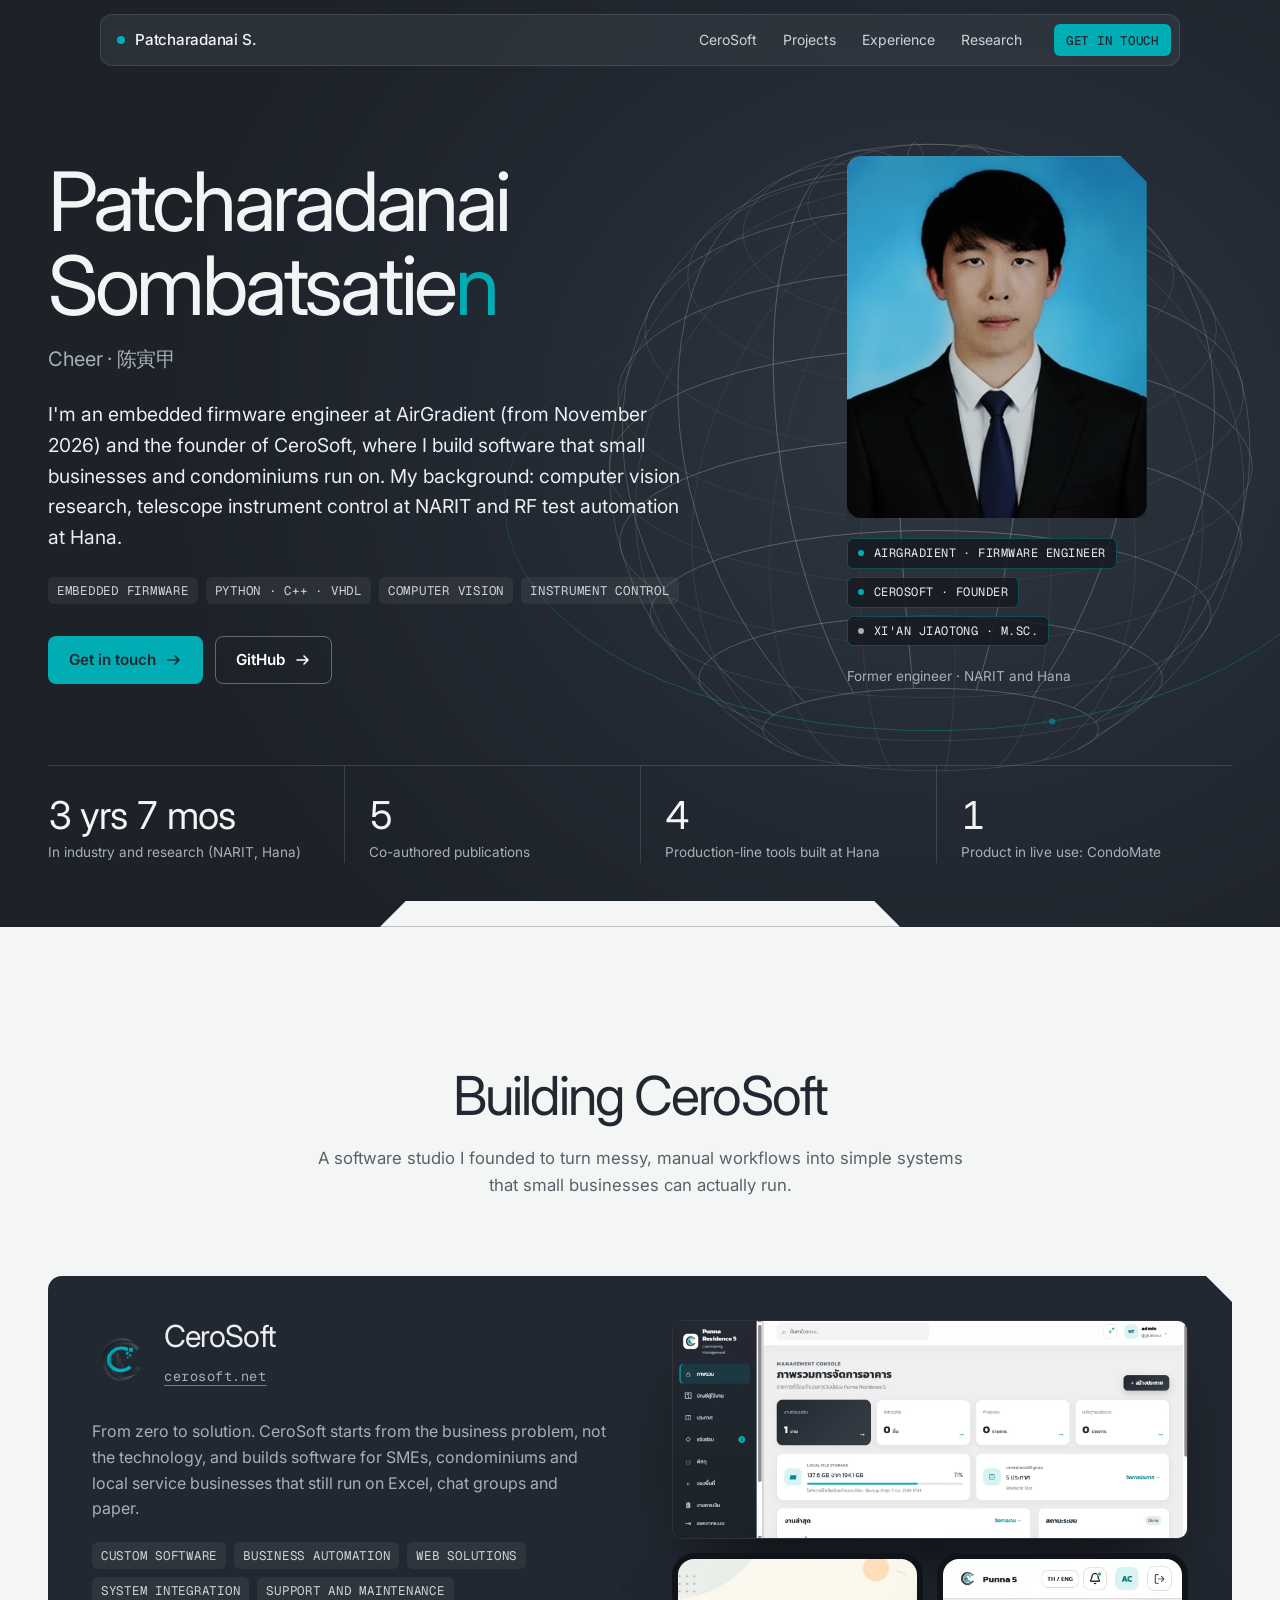
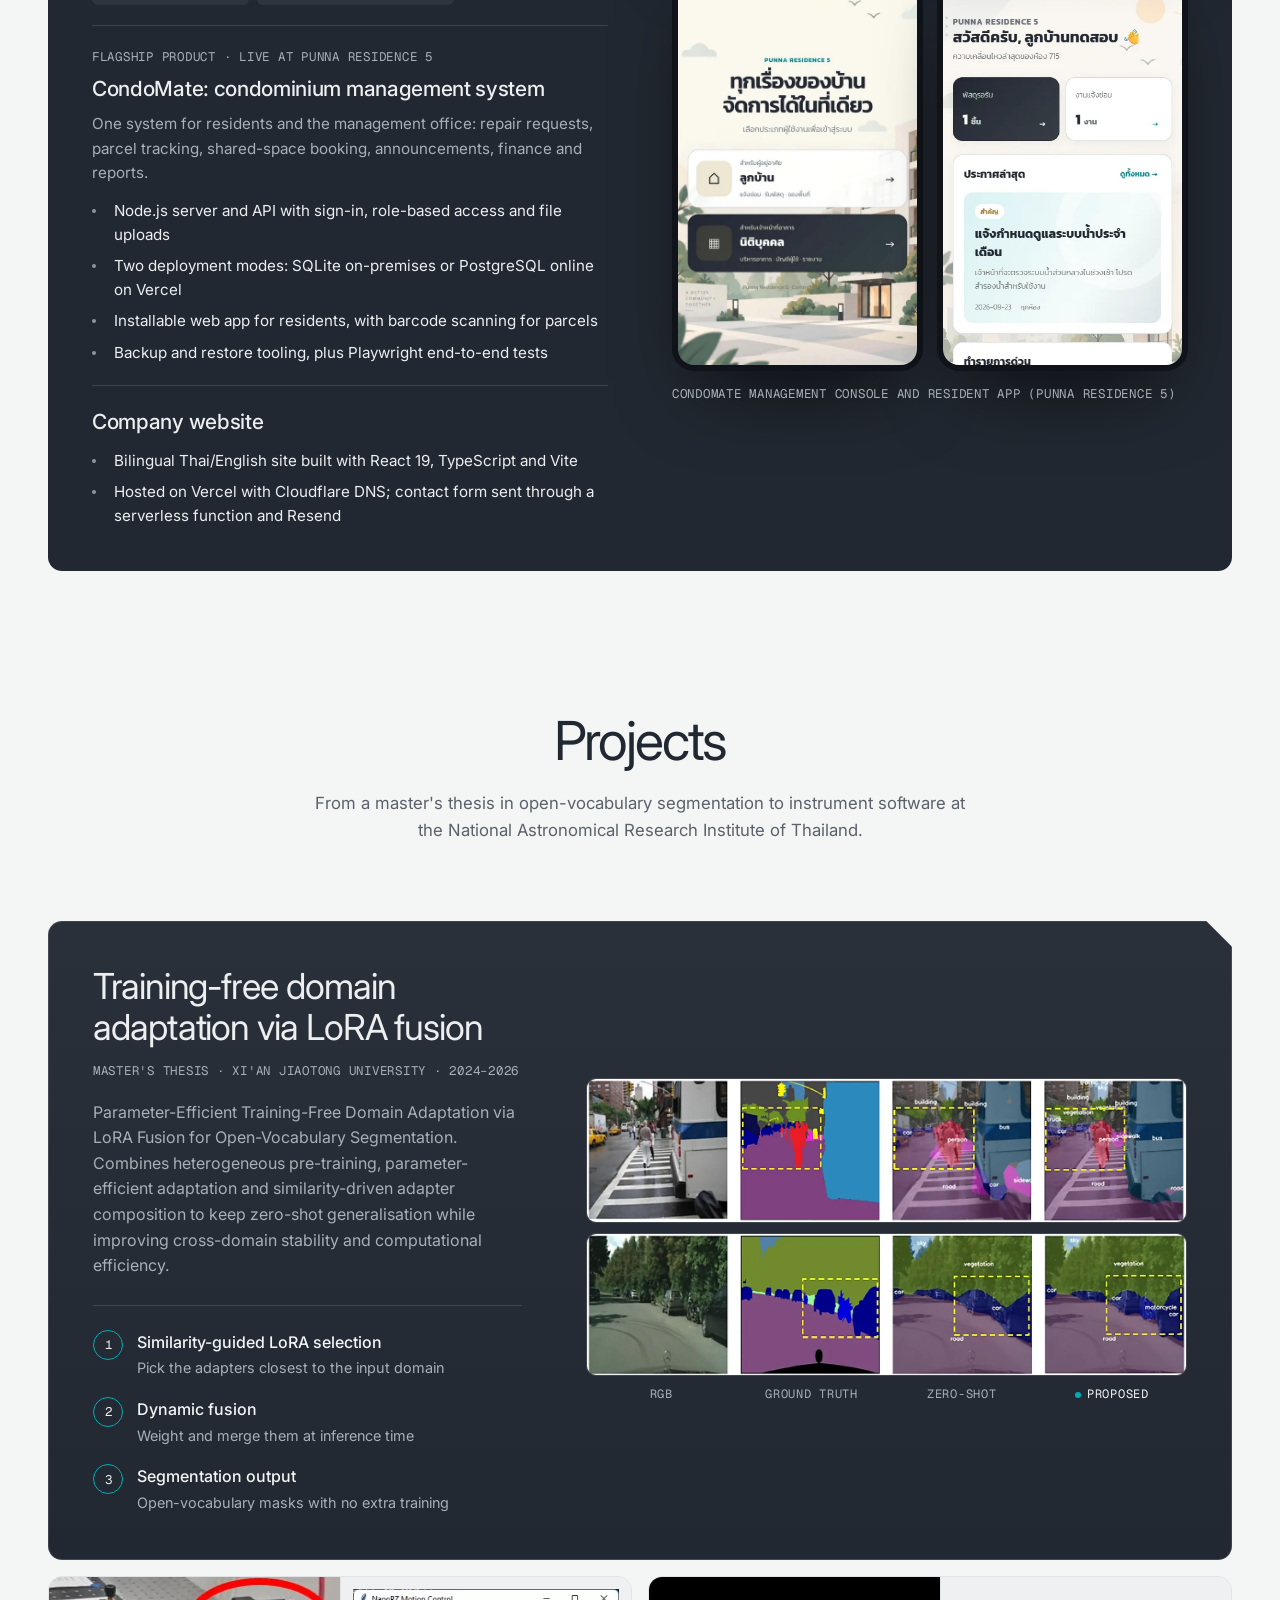
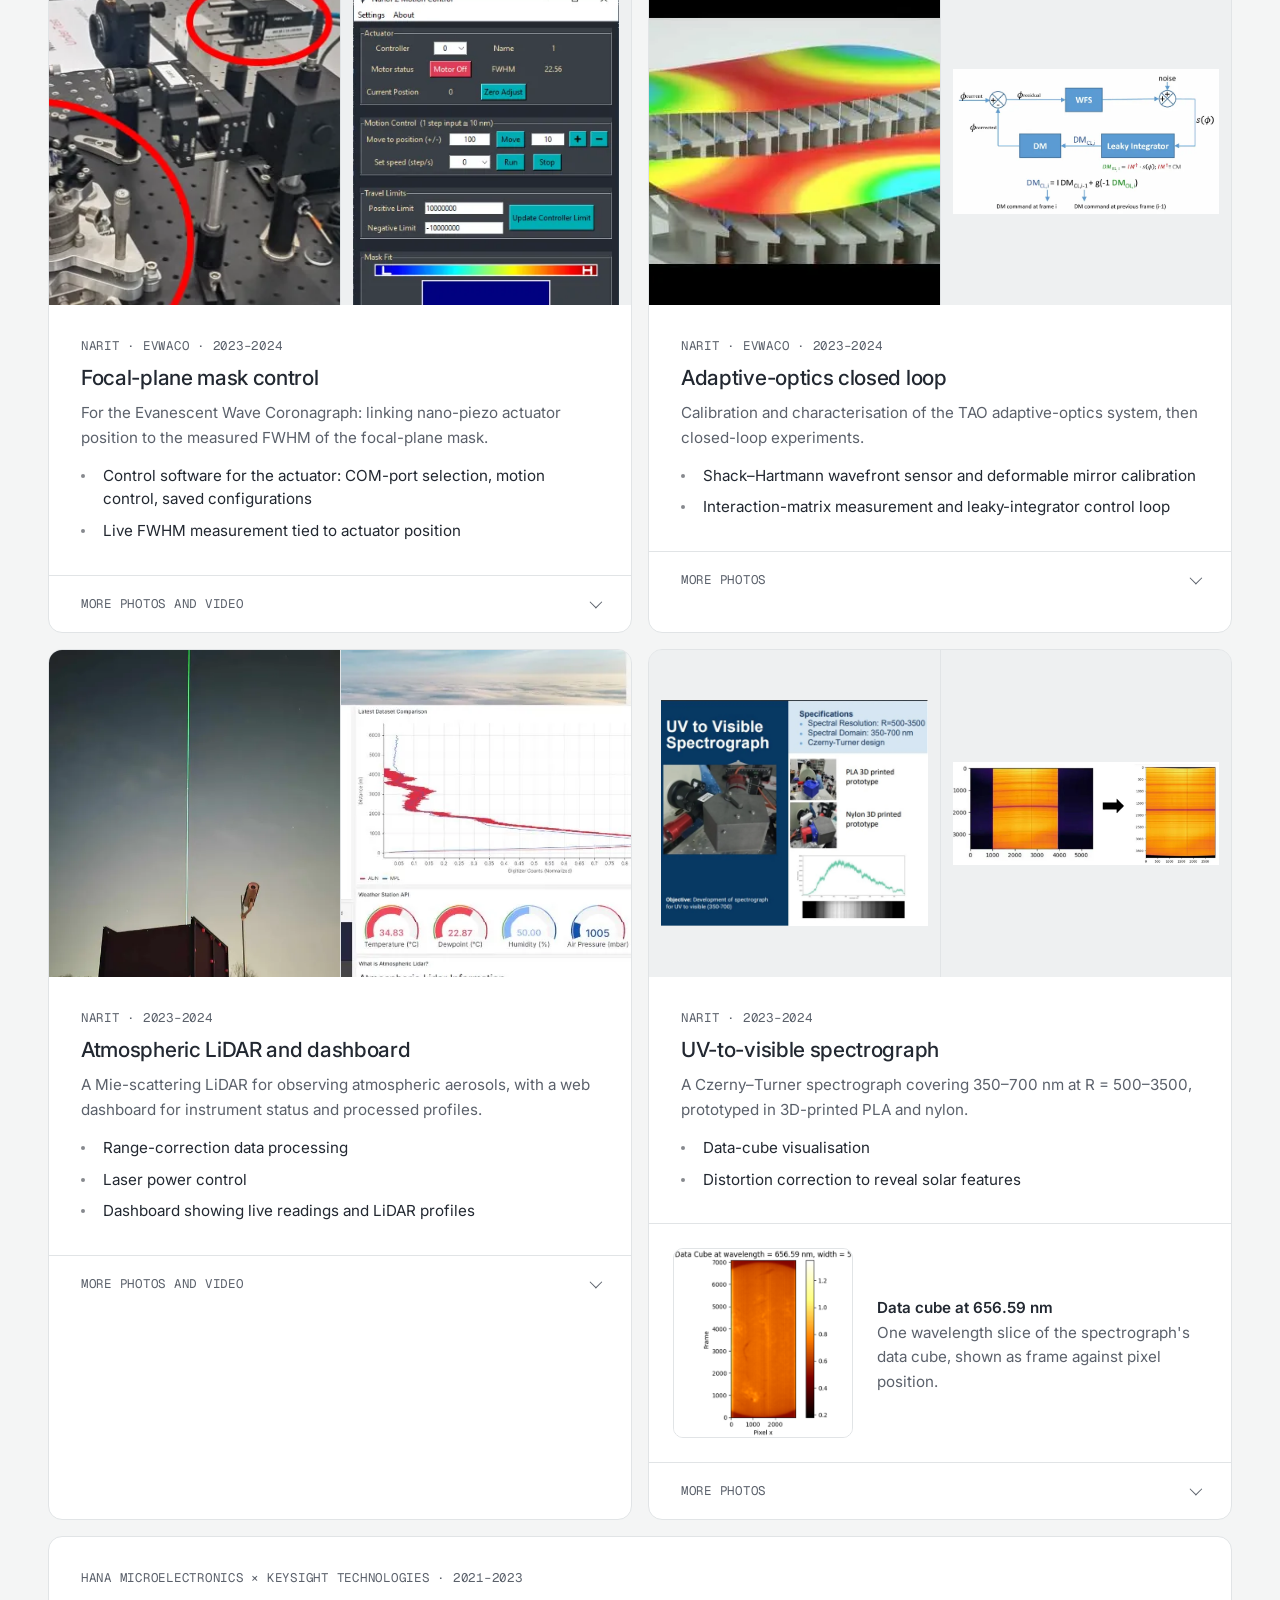
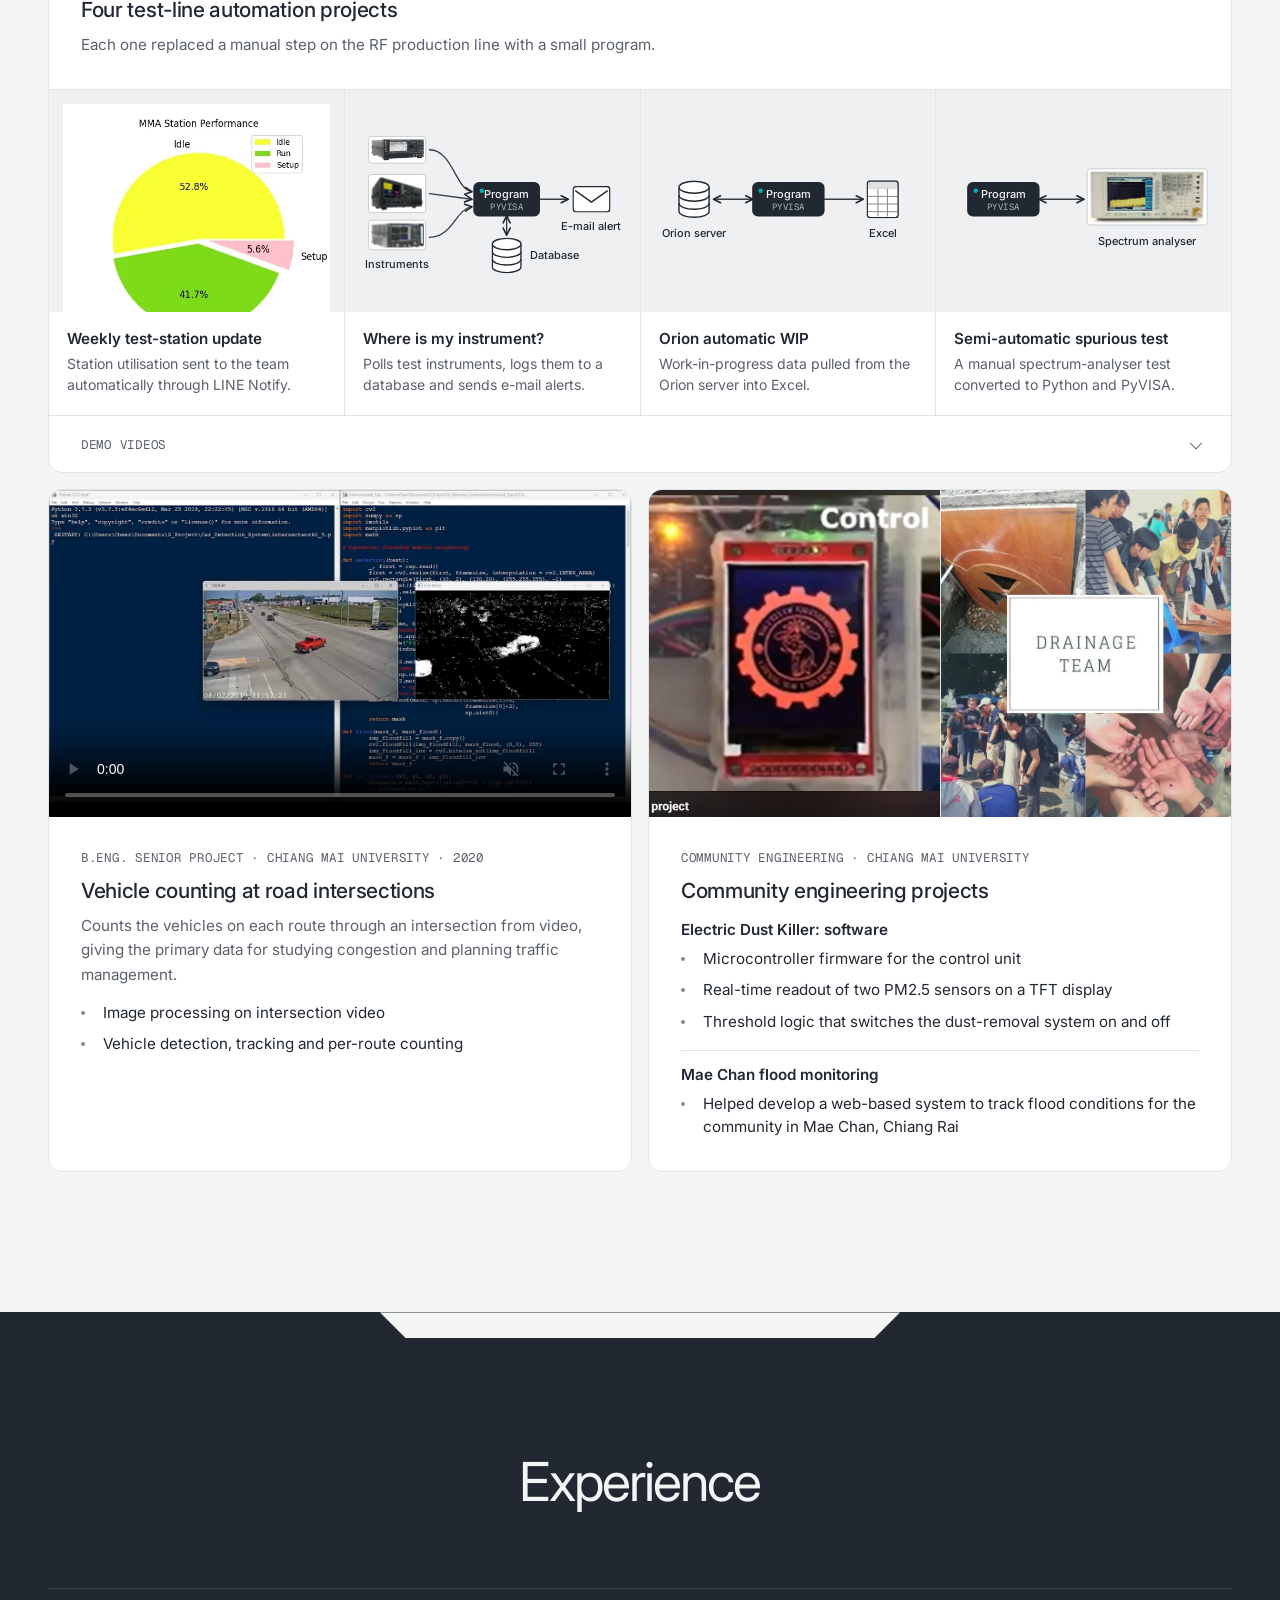
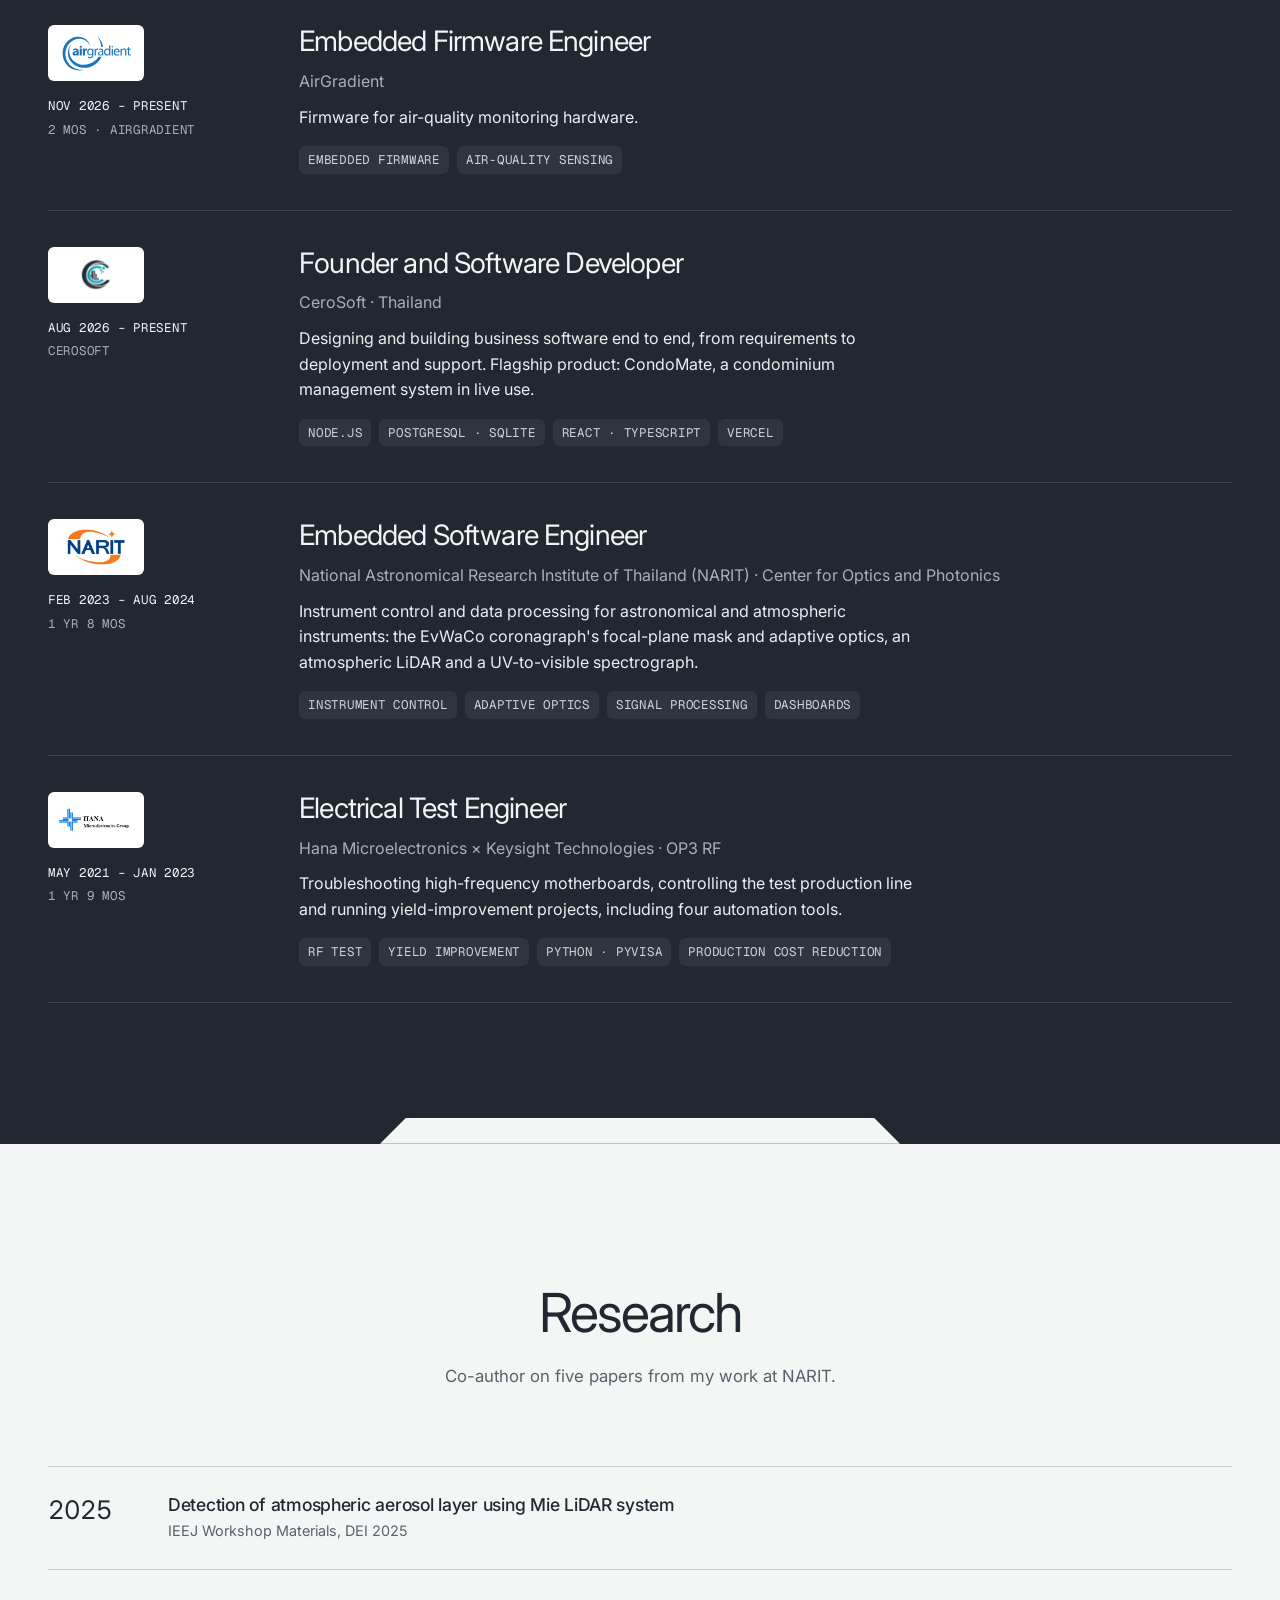
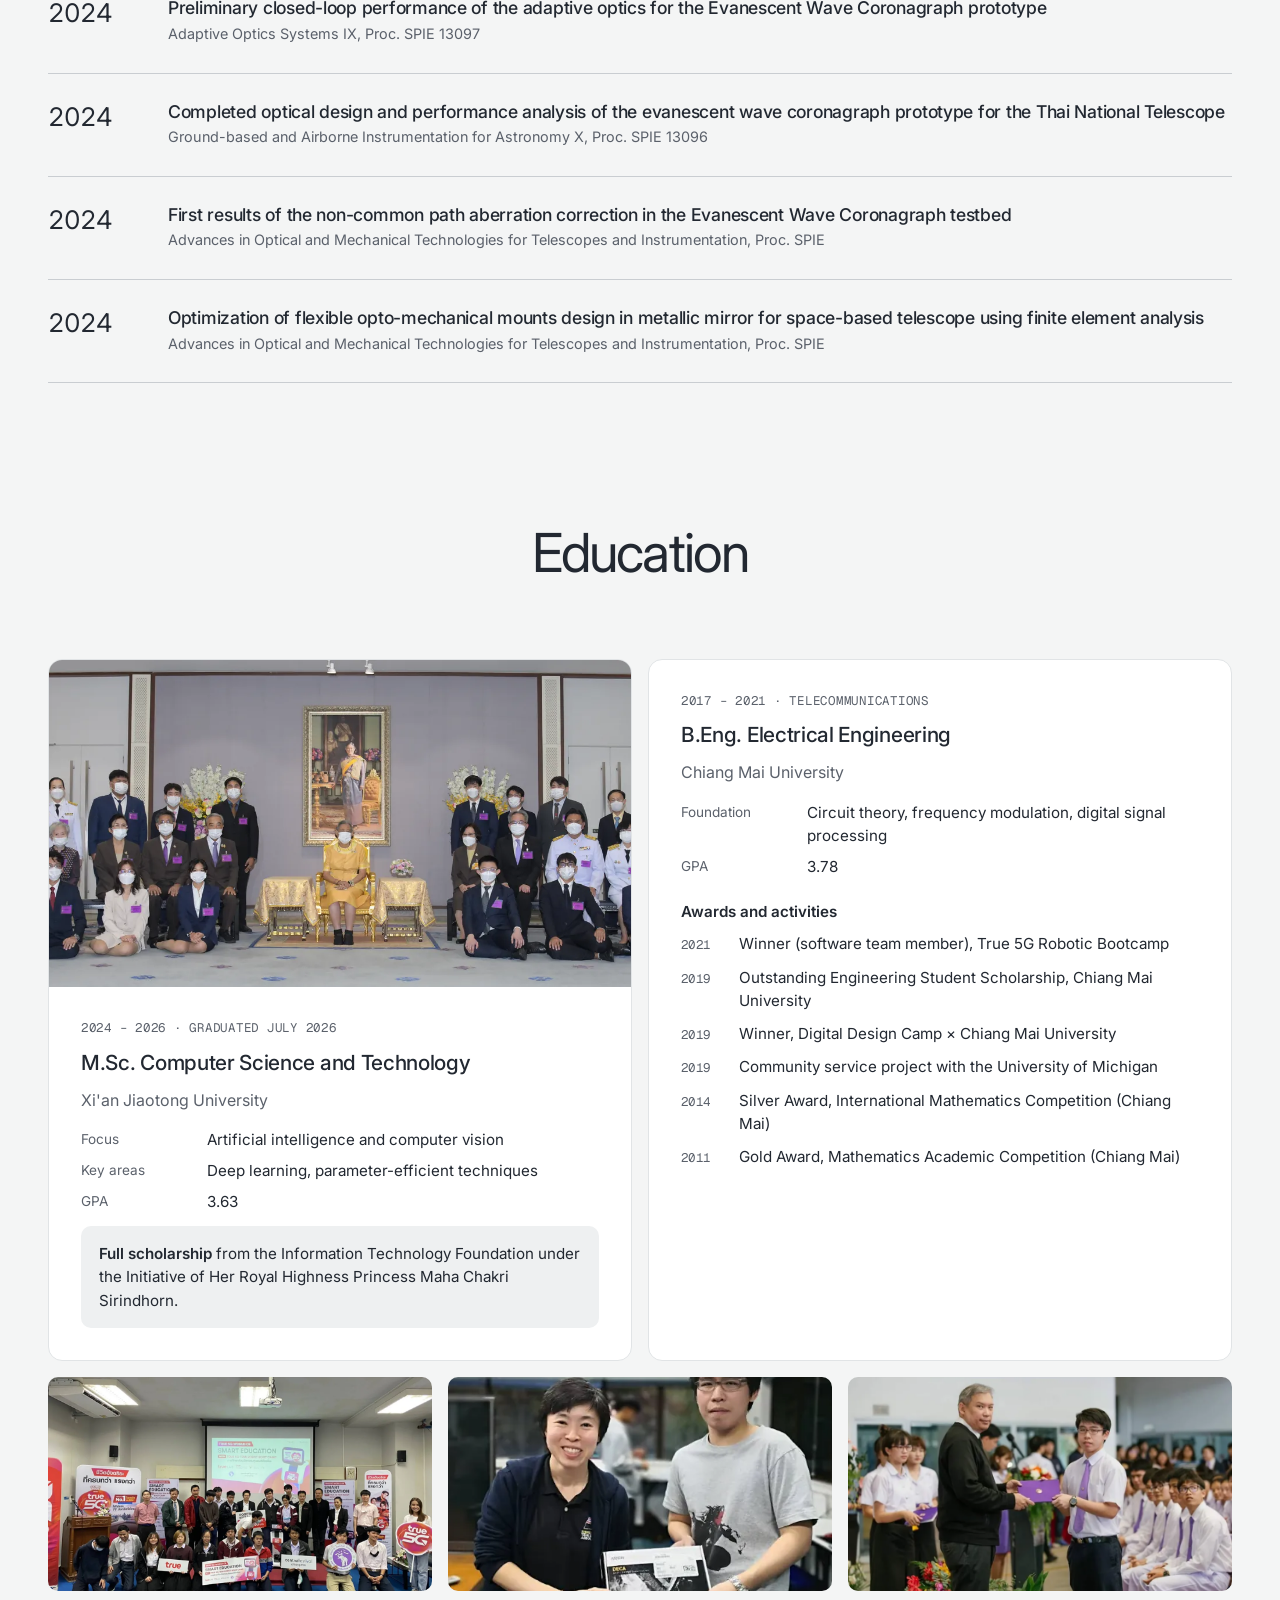
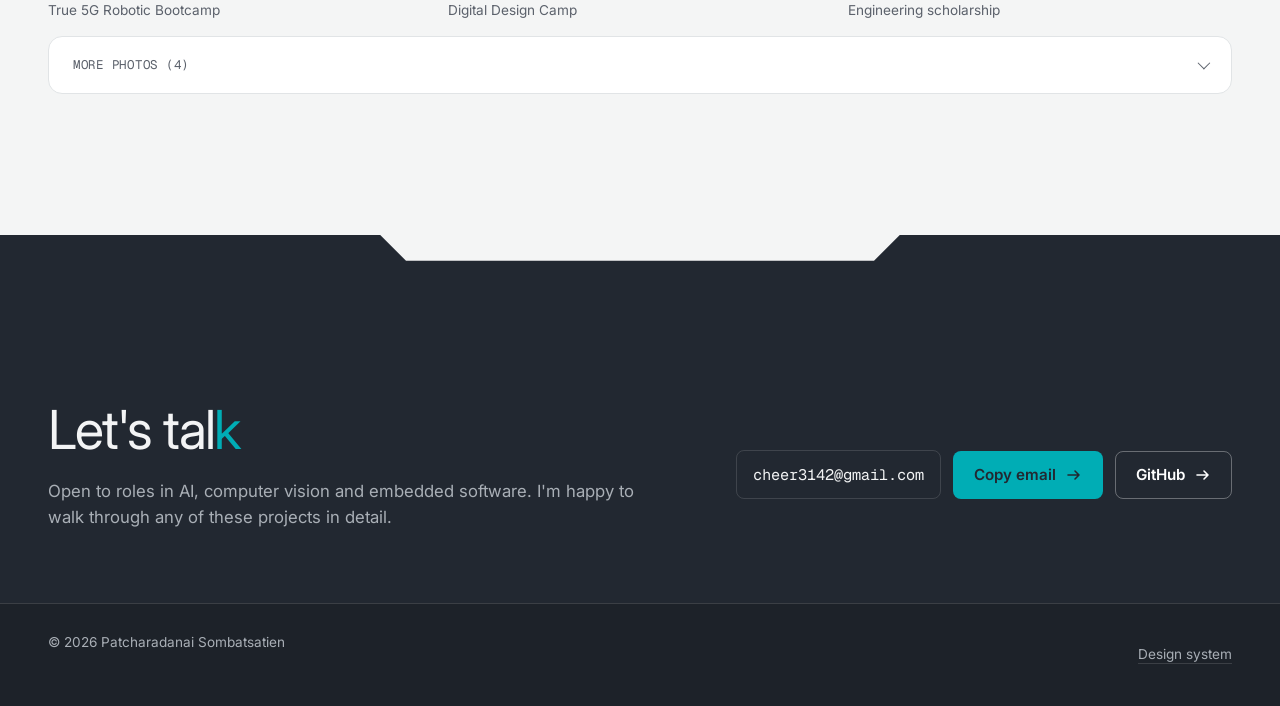
==== commit f07d946c: "Add project photos, videos and real-instrument diagrams; apply critique fixes Content: new project p" ====
--- a/index.html
+++ b/index.html
@@ -16,21 +16,21 @@
 <body>
 
 
+<a class="skip" href="#main">Skip to content</a>
 <nav class="nav" id="nav" aria-label="Main">
   <a class="brand" href="#top"><span class="live-dot" aria-hidden="true"></span>Patcharadanai S.</a>
   <div class="nav-links">
     <a href="#cerosoft">CeroSoft</a>
-    <a href="#work">Work</a>
+    <a href="#work">Projects</a>
     <a href="#experience">Experience</a>
     <a href="#research">Research</a>
-    <a href="#education">Education</a>
   </div>
   <a class="chip-cta" href="#contact">Get in touch</a>
   <button class="menu-btn" id="menuBtn" type="button" aria-label="Open menu" aria-expanded="false" aria-controls="sheet">
     <svg width="16" height="16" viewBox="0 0 16 16" fill="none" stroke="currentColor" stroke-width="1.6" stroke-linecap="round" aria-hidden="true"><path d="M2 5h12M2 11h12"/></svg>
   </button>
   <div class="sheet" id="sheet">
-    <a href="#cerosoft">CeroSoft</a><a href="#work">Work</a><a href="#experience">Experience</a>
+    <a href="#cerosoft">CeroSoft</a><a href="#work">Projects</a><a href="#experience">Experience</a>
     <a href="#research">Research</a><a href="#education">Education</a><a href="#contact">Get in touch</a>
   </div>
 </nav>
@@ -41,10 +41,9 @@
     <div class="hero-text">
       <h1 id="heroName" aria-label="Patcharadanai Sombatsatien"><span class="line" aria-hidden="true">Patcharadanai</span><span class="line" aria-hidden="true">Sombatsatien</span></h1>
       <p class="nick rise" style="--d:1.15s">Cheer · 陈寅甲</p>
-      <p class="lede rise" style="--d:1.25s">I build software where models meet hardware: deep learning for image segmentation, control software for telescope instruments, and test automation for RF production lines.</p>
+      <p class="lede rise" style="--d:1.25s">I'm an embedded firmware engineer at AirGradient (from November 2026) and the founder of CeroSoft, where I build software that small businesses and condominiums run on. My background: computer vision research, telescope instrument control at NARIT and RF test automation at Hana.</p>
       <div class="focus rise" style="--d:1.35s">
-        <span class="tag">Python</span><span class="tag">C++</span><span class="tag">VHDL</span>
-        <span class="tag">Deep learning</span><span class="tag">Computer vision</span><span class="tag">PyVISA instrument control</span>
+        <span class="tag">Embedded firmware</span><span class="tag">Python · C++ · VHDL</span><span class="tag">Computer vision</span><span class="tag">Instrument control</span>
       </div>
       <div class="cta rise" style="--d:1.45s">
         <a class="btn btn-primary" href="#contact">Get in touch <svg viewBox="0 0 16 16" fill="none" stroke="currentColor" stroke-width="1.6" stroke-linecap="round" stroke-linejoin="round" aria-hidden="true"><path d="M2 8h11M9 4l4 4-4 4"/></svg></a>
@@ -54,8 +53,8 @@
     <div class="hero-figure rise" style="--d:.5s">
       <figure class="portrait card-dark"><img src="img/portrait.webp" alt="Portrait of Patcharadanai Sombatsatien" width="928" height="1120"></figure>
       <ul class="markers">
-        <li class="marker live"><span class="live-dot" aria-hidden="true"></span>AirGradient · Firmware Engineer</li>
-        <li class="marker"><span class="live-dot" aria-hidden="true"></span>CeroSoft · Founder</li>
+        <li class="marker" id="mkAg"><span class="live-dot" aria-hidden="true"></span><span id="mkAgText">AirGradient · From Nov 2026</span></li>
+        <li class="marker live"><span class="live-dot" aria-hidden="true"></span>CeroSoft · Founder</li>
         <li class="marker"><span class="live-dot" aria-hidden="true"></span>Xi'an Jiaotong · M.Sc.</li>
       </ul>
       <p class="former">Former engineer · NARIT and Hana</p>
@@ -63,15 +62,23 @@
   </div>
   <div class="wrap">
     <div class="stats" role="list">
-      <div class="stat" role="listitem"><b id="expTotal">3 yrs 5 mos</b><span>Industry and research experience</span></div>
+      <div class="stat" role="listitem"><b id="expTotal">3 yrs 5 mos</b><span>In industry and research (NARIT, Hana)</span></div>
       <div class="stat" role="listitem"><b>5</b><span>Co-authored publications</span></div>
-      <div class="stat" role="listitem"><b>3.63</b><span>GPA, M.Sc. Computer Science</span></div>
-      <div class="stat" role="listitem"><b>3.78</b><span>GPA, B.Eng. Electrical Engineering</span></div>
+      <div class="stat" role="listitem"><b>4</b><span>Production-line tools built at Hana</span></div>
+      <div class="stat" role="listitem"><b>1</b><span>Product in live use: CondoMate</span></div>
     </div>
   </div>
 </header>
 
-<main>
+<svg width="0" height="0" style="position:absolute" aria-hidden="true" focusable="false">
+  <defs>
+    <marker id="dg-ah" viewBox="0 0 8 8" refX="6.5" refY="4" markerWidth="7" markerHeight="7" orient="auto-start-reverse"><path d="M1 1L7 4 1 7" fill="none" stroke="currentColor" stroke-width="1.4" stroke-linecap="round" stroke-linejoin="round"/></marker>
+    <symbol id="dg-db" viewBox="0 0 32 38"><path d="M1 7v24c0 3.3 6.7 6 15 6s15-2.7 15-6V7" fill="#fff" stroke="currentColor" stroke-width="1.4" vector-effect="non-scaling-stroke"/><ellipse cx="16" cy="7" rx="15" ry="6" fill="#fff" stroke="currentColor" stroke-width="1.4" vector-effect="non-scaling-stroke"/><path d="M1 15c0 3.3 6.7 6 15 6s15-2.7 15-6M1 23c0 3.3 6.7 6 15 6s15-2.7 15-6" fill="none" stroke="currentColor" stroke-width="1.4" vector-effect="non-scaling-stroke"/></symbol>
+    <symbol id="dg-mail" viewBox="0 0 40 28"><rect x=".75" y=".75" width="38.5" height="26.5" rx="3" fill="#fff" stroke="currentColor" stroke-width="1.4" vector-effect="non-scaling-stroke"/><path d="M3 5l17 12L37 5" fill="none" stroke="currentColor" stroke-width="1.4" stroke-linejoin="round" vector-effect="non-scaling-stroke"/></symbol>
+    <symbol id="dg-sheet" viewBox="0 0 34 40"><rect x=".75" y=".75" width="32.5" height="38.5" rx="3" fill="#fff" stroke="currentColor" stroke-width="1.4" vector-effect="non-scaling-stroke"/><rect x="1.5" y="1.5" width="31" height="8" rx="2" fill="currentColor" opacity=".14"/><path d="M12 9v29M22 9v29M1 17h32M1 25h32M1 33h32" fill="none" stroke="currentColor" stroke-width="1" opacity=".55" vector-effect="non-scaling-stroke"/></symbol>
+  </defs>
+</svg>
+<main id="main">
 <section id="cerosoft" class="section light">
   <div class="wrap">
     <div class="statement-head">
@@ -82,7 +89,7 @@
       <div class="venture-text">
         <div class="venture-id">
           <img src="img/cerosoft-mark.webp" alt="CeroSoft logo" width="52" height="52">
-          <div><h3>CeroSoft</h3><a href="https://cerosoft.net" target="_blank" rel="noopener">cerosoft.net</a></div>
+          <div><p class="venture-name">CeroSoft</p><a href="https://cerosoft.net" target="_blank" rel="noopener">cerosoft.net</a></div>
         </div>
         <p>From zero to solution. CeroSoft starts from the business problem, not the technology, and builds software for SMEs, condominiums and local service businesses that still run on Excel, chat groups and paper.</p>
         <div class="focus">
@@ -90,7 +97,7 @@
         </div>
         <div class="product">
           <div class="meta">Flagship product · live at Punna Residence 5</div>
-          <h4>CondoMate: condominium management system</h4>
+          <h3>CondoMate: condominium management system</h3>
           <p>One system for residents and the management office: repair requests, parcel tracking, shared-space booking, announcements, finance and reports.</p>
           <ul class="role">
             <li>Node.js server and API with sign-in, role-based access and file uploads</li>
@@ -100,7 +107,7 @@
           </ul>
         </div>
         <div class="product">
-          <h4>Company website</h4>
+          <h3>Company website</h3>
           <ul class="role">
             <li>Bilingual Thai/English site built with React 19, TypeScript and Vite</li>
             <li>Hosted on Vercel with Cloudflare DNS; contact form sent through a serverless function and Resend</li>
@@ -157,6 +164,20 @@
             <li>Live FWHM measurement tied to actuator position</li>
           </ul>
         </div>
+        <details class="more">
+          <summary>More photos and video</summary>
+        <div class="thumbs">
+          <figure><img src="img/fpm-push.webp" alt="Nano-piezo actuator pushing the focal-plane mask mount" width="900" height="675" loading="lazy"><figcaption>Actuator and mask mount</figcaption></figure>
+          <figure><img src="img/fpm-bench-full.webp" alt="Full focal-plane mask test bench with optics and actuator" width="900" height="675" loading="lazy"><figcaption>Full test bench</figcaption></figure>
+        </div>
+        <div class="demo">
+          <video src="video/translating-state.mp4" poster="img/poster-translating-state.webp" controls muted playsinline preload="none" aria-label="Recording of the actuator control software running during a translation move"></video>
+          <div class="sub">
+            <h4>Translating state</h4>
+            <p>The control software running while the actuator moves the focal-plane mask.</p>
+          </div>
+        </div>
+        </details>
       </article>
 
       <article class="card">
@@ -173,6 +194,15 @@
             <li>Interaction-matrix measurement and leaky-integrator control loop</li>
           </ul>
         </div>
+        <details class="more">
+          <summary>More photos</summary>
+        <div class="thumbs">
+          <figure><img src="img/ao-bench.webp" alt="Full EvWaCo optical bench in the lab with project posters on the wall" width="1000" height="562" loading="lazy"><figcaption>Full EvWaCo</figcaption></figure>
+          <figure><img src="img/ao-flip-mirror.webp" alt="Filter wheel on the optical bench, with a Thorlabs camera behind it" width="900" height="675" loading="lazy"><figcaption>Filter wheel</figcaption></figure>
+          <figure><img src="img/ao-wfs.webp" alt="Wavefront sensor camera mounted on the optical table" width="900" height="675" loading="lazy"><figcaption>Wavefront sensor</figcaption></figure>
+          <figure><img src="img/ao-lab.webp" alt="Adaptive-optics bench with the beam path and mounts" width="900" height="1599" loading="lazy"><figcaption>AO bench</figcaption></figure>
+        </div>
+        </details>
       </article>
 
       <article class="card">
@@ -190,6 +220,21 @@
             <li>Dashboard showing live readings and LiDAR profiles</li>
           </ul>
         </div>
+        <details class="more">
+          <summary>More photos and video</summary>
+        <div class="thumbs tall">
+          <figure><img src="img/lidar-beam.webp" alt="LiDAR station firing a green laser beam into the evening sky" width="720" height="1279" loading="lazy"><figcaption>Laser beam</figcaption></figure>
+          <figure><img src="img/lidar-mockup.webp" alt="3D-printed LiDAR mock-up with a green beam and a cloud model" width="720" height="1279" loading="lazy"><figcaption>3D-printed mock-up</figcaption></figure>
+          <figure><img src="img/lidar-site.webp" alt="Two team members next to the LiDAR on site" width="720" height="1279" loading="lazy"><figcaption>LiDAR on site</figcaption></figure>
+        </div>
+        <div class="demo">
+          <video src="video/lidar-field.mp4" poster="img/poster-lidar-field.webp" controls muted playsinline preload="none" aria-label="Field recording of the LiDAR system"></video>
+          <div class="sub">
+            <h4>Field recording</h4>
+            <p>The LiDAR system set up and running outdoors with the team.</p>
+          </div>
+        </div>
+        </details>
       </article>
 
       <article class="card">
@@ -206,6 +251,23 @@
             <li>Distortion correction to reveal solar features</li>
           </ul>
         </div>
+        <div class="demo">
+          <img src="img/datacube.webp" alt="Data cube slice at a wavelength of 656.59 nm, plotted as frame against pixel position, with a colour scale from 0.2 to 1.3" width="413" height="435" loading="lazy">
+          <div class="sub">
+            <h4>Data cube at 656.59 nm</h4>
+            <p>One wavelength slice of the spectrograph's data cube, shown as frame against pixel position.</p>
+          </div>
+        </div>
+        <details class="more">
+          <summary>More photos</summary>
+        <div class="demo">
+          <img src="img/uv-board.webp" alt="Blue FPGA development board with jumper wires on a desk" width="720" height="960" loading="lazy">
+          <div class="sub">
+            <h4>Spectrograph electronics</h4>
+            <p>The control board used with the UV-to-visible spectrograph, on the bench.</p>
+          </div>
+        </div>
+        </details>
       </article>
 
       <article class="card wide">
@@ -217,13 +279,31 @@
         <div class="auto">
           <figure><div class="pic"><img src="img/hana-station.webp" alt="Pie chart of station run, idle and setup time" loading="lazy"></div>
             <figcaption><b>Weekly test-station update</b><span>Station utilisation sent to the team automatically through LINE Notify.</span></figcaption></figure>
-          <figure><div class="pic"><img src="img/hana-instrument.webp" alt="Diagram: instruments to program to database and e-mail" loading="lazy"></div>
+          <figure><div class="pic"><svg class="dg" viewBox="0 0 280 210" role="img" aria-label="Diagram: three instruments feed a program through PyVISA, which writes to a database and sends an e-mail alert">
+  <g class="dg-ln"><path d="M74 48C98 48 102 90 118 92"/><path d="M74 94L118 100"/><path d="M74 140C98 140 102 110 118 108"/><path d="M190 100H219"/><path class="two" d="M155 118V137"/></g>
+  <rect x="10" y="34" width="60" height="28" rx="3" fill="#fff" stroke="#c9cdd1" stroke-width="1"/><image href="img/hana-inst-1.webp" x="12" y="36" width="56" height="24" preserveAspectRatio="xMidYMid meet"/><rect x="10" y="74" width="60" height="40" rx="3" fill="#fff" stroke="#c9cdd1" stroke-width="1"/><image href="img/hana-inst-2.webp" x="12" y="76" width="56" height="36" preserveAspectRatio="xMidYMid meet"/><rect x="10" y="122" width="60" height="31" rx="3" fill="#fff" stroke="#c9cdd1" stroke-width="1"/><image href="img/hana-inst-3.webp" x="12" y="124" width="56" height="27" preserveAspectRatio="xMidYMid meet"/>
+  <text class="dg-t" x="40" y="172" text-anchor="middle">Instruments</text>
+  <rect x="120" y="82" width="70" height="36" rx="6" fill="#222831"/><circle cx="129" cy="91" r="2.4" fill="#00adb5"/><text class="dg-t on" x="155.0" y="99.0" text-anchor="middle">Program</text><text class="dg-m on" x="155.0" y="111.0" text-anchor="middle">PyVISA</text>
+  <use href="#dg-mail" x="224" y="86" width="40" height="28"/><text class="dg-t" x="244" y="132" text-anchor="middle">E-mail alert</text>
+  <use href="#dg-db" x="139" y="140" width="32" height="38"/><text class="dg-t" x="180" y="163">Database</text>
+</svg></div>
             <figcaption><b>Where is my instrument?</b><span>Polls test instruments, logs them to a database and sends e-mail alerts.</span></figcaption></figure>
-          <figure><div class="pic"><img src="img/hana-wip.webp" alt="Diagram: Orion server to program to Excel" loading="lazy"></div>
+          <figure><div class="pic"><svg class="dg" viewBox="0 0 280 210" role="img" aria-label="Diagram: a program exchanges data with the Orion server and writes the result to Excel">
+  <g class="dg-ln"><path class="two" d="M62 100H102"/><path d="M178 100H218"/></g>
+  <use href="#dg-db" x="24" y="80" width="34" height="40"/><text class="dg-t" x="41" y="140" text-anchor="middle">Orion server</text>
+  <rect x="102" y="82" width="76" height="36" rx="6" fill="#222831"/><circle cx="111" cy="91" r="2.4" fill="#00adb5"/><text class="dg-t on" x="140.0" y="99.0" text-anchor="middle">Program</text><text class="dg-m on" x="140.0" y="111.0" text-anchor="middle">PyVISA</text>
+  <use href="#dg-sheet" x="222" y="80" width="34" height="40"/><text class="dg-t" x="239" y="140" text-anchor="middle">Excel</text>
+</svg></div>
             <figcaption><b>Orion automatic WIP</b><span>Work-in-progress data pulled from the Orion server into Excel.</span></figcaption></figure>
-          <figure><div class="pic"><img src="img/hana-spurious.webp" alt="Diagram: program controlling a spectrum analyser through PyVISA" loading="lazy"></div>
+          <figure><div class="pic"><svg class="dg" viewBox="0 0 280 210" role="img" aria-label="Diagram: a program controls a spectrum analyser through PyVISA">
+  <g class="dg-ln"><path class="two" d="M94 100H140"/></g>
+  <rect x="18" y="82" width="76" height="36" rx="6" fill="#222831"/><circle cx="27" cy="91" r="2.4" fill="#00adb5"/><text class="dg-t on" x="56.0" y="99.0" text-anchor="middle">Program</text><text class="dg-m on" x="56.0" y="111.0" text-anchor="middle">PyVISA</text>
+  <rect x="144" y="68" width="126" height="59" rx="3" fill="#fff" stroke="#c9cdd1" stroke-width="1"/><image href="img/hana-pxa.webp" x="146" y="70" width="122" height="55" preserveAspectRatio="xMidYMid meet"/><text class="dg-t" x="207" y="148" text-anchor="middle">Spectrum analyser</text>
+</svg></div>
             <figcaption><b>Semi-automatic spurious test</b><span>A manual spectrum-analyser test converted to Python and PyVISA.</span></figcaption></figure>
         </div>
+        <details class="more">
+          <summary>Demo videos</summary>
         <div class="demo">
           <video src="video/line-notify.mp4" poster="img/line-notify.webp" controls muted playsinline preload="none" aria-label="Phone recording of the weekly station update arriving in LINE"></video>
           <div class="sub">
@@ -231,6 +311,11 @@
             <p>Station status and equipment summaries are generated and pushed each week, so nobody compiles the report by hand.</p>
           </div>
         </div>
+        <div class="clips">
+          <figure><video src="video/auto-vi-test-motherboard.mp4" poster="img/poster-auto-vi-test-motherboard.webp" controls muted playsinline preload="none" aria-label="Auto VI and motherboard test fixture in operation"></video><figcaption>Auto VI and test motherboard</figcaption></figure>
+          <figure><video src="video/signal-tx-rx.mp4" poster="img/poster-signal-tx-rx.webp" controls muted playsinline preload="none" aria-label="Signal TX and RX test screen recording"></video><figcaption>Signal TX / RX</figcaption></figure>
+        </div>
+        </details>
       </article>
 
       <article class="card">
@@ -279,11 +364,11 @@
 <section id="experience" class="section dark notch-top notch-bottom">
   <div class="wrap">
     <div class="statement-head">
-      <h2>Where I've worked</h2>
+      <h2>Experience</h2>
     </div>
     <ol class="timeline">
       <li>
-        <div class="when"><span class="logo-tile"><img src="img/airgradient-logo.svg" alt="AirGradient logo" loading="lazy"></span><b>Nov 2026 – Present</b><span id="agTenure">AirGradient</span></div>
+        <div class="when"><span class="logo-tile"><img src="img/airgradient-logo.svg" alt="AirGradient logo" loading="lazy"></span><b id="agDates">Starts Nov 2026</b><span id="agTenure">AirGradient</span></div>
         <div class="what">
           <h3>Embedded Firmware Engineer</h3>
           <div class="org">AirGradient</div>
@@ -325,7 +410,7 @@
 <section id="research" class="section light">
   <div class="wrap">
     <div class="statement-head">
-      <h2>Publications</h2>
+      <h2>Research</h2>
       <p>Co-author on five papers from my work at NARIT.</p>
     </div>
     <ol class="pubs">
@@ -341,7 +426,7 @@
 <section id="education" class="section light">
   <div class="wrap">
     <div class="statement-head">
-      <h2>Study</h2>
+      <h2>Education</h2>
     </div>
     <div class="edu">
       <article class="card">
@@ -380,11 +465,19 @@
       </article>
     </div>
     <div class="photos">
-      <figure><img src="img/act-5g.webp" alt="True 5G Robotic Bootcamp team" loading="lazy"><figcaption>True 5G Robotic Bootcamp</figcaption></figure>
-      <figure><img src="img/act-design.webp" alt="Digital Design Camp award" loading="lazy"><figcaption>Digital Design Camp</figcaption></figure>
-      <figure><img src="img/act-scholar.webp" alt="Receiving the engineering scholarship" loading="lazy"><figcaption>Engineering scholarship</figcaption></figure>
-      <figure><img src="img/act-umich.webp" alt="Community service project with the University of Michigan" loading="lazy"><figcaption>Service with U. of Michigan</figcaption></figure>
-    </div>
+      <figure class="ph-b"><img src="img/act-5g.webp" alt="True 5G Robotic Bootcamp team" width="1200" height="900" loading="lazy"><figcaption>True 5G Robotic Bootcamp</figcaption></figure>
+      <figure class="ph-b"><img src="img/act-design.webp" alt="Digital Design Camp award" width="514" height="465" loading="lazy"><figcaption>Digital Design Camp</figcaption></figure>
+      <figure class="ph-b"><img src="img/act-scholar.webp" alt="Receiving the engineering scholarship" width="900" height="600" loading="lazy"><figcaption>Engineering scholarship</figcaption></figure>
+    </div>
+    <details class="more more-gallery">
+      <summary>More photos (4)</summary>
+      <div class="photos">
+      <figure class="ph-a"><img src="img/act-umich.webp" alt="Community service project with the University of Michigan" width="1200" height="763" loading="lazy"><figcaption>Service with U. of Michigan</figcaption></figure>
+      <figure class="ph-a"><img src="img/act-bachelor.webp" alt="Receiving an academic achievement award at the Faculty of Engineering, Chiang Mai University" width="1200" height="800" loading="lazy"><figcaption>Academic achievement award, Faculty of Engineering</figcaption></figure>
+      <figure class="ph-a"><img src="img/act-ntecamp.webp" alt="Two students building a small circuit in a computer lab at NECTEC e-Camp, Chiang Mai University" width="1200" height="800" loading="lazy" style="object-position: center 45%"><figcaption>NECTEC e-Camp CMU</figcaption></figure>
+      <figure class="ph-a"><img src="img/act-narit-ml.webp" alt="Receiving a workshop certificate in front of the NARIT backdrop" width="1000" height="1333" loading="lazy" style="object-position: center 38%"><figcaption>NARIT workshop: Learn Image-Processing</figcaption></figure>
+      </div>
+    </details>
   </div>
 </section>
 </main>
@@ -397,7 +490,7 @@
     </div>
     <div>
       <div class="addr">
-        <code id="email">cheer3142@gmail.com</code>
+        <a class="mail" id="email" href="mailto:cheer3142@gmail.com">cheer3142@gmail.com</a>
         <button class="btn btn-primary" id="copyBtn" type="button">Copy email <svg viewBox="0 0 16 16" fill="none" stroke="currentColor" stroke-width="1.6" stroke-linecap="round" stroke-linejoin="round" aria-hidden="true"><path d="M2 8h11M9 4l4 4-4 4"/></svg></button>
         <a class="btn btn-ghost" href="https://github.com/Cheer3142" target="_blank" rel="noopener">GitHub <svg viewBox="0 0 16 16" fill="none" stroke="currentColor" stroke-width="1.6" stroke-linecap="round" stroke-linejoin="round" aria-hidden="true"><path d="M2 8h11M9 4l4 4-4 4"/></svg></a>
       </div>
@@ -421,7 +514,7 @@
   function setMenu(open) { nav.classList.toggle('open', open); menuBtn.setAttribute('aria-expanded', open ? 'true' : 'false'); }
   menuBtn.addEventListener('click', function () { setMenu(!nav.classList.contains('open')); });
   sheet.addEventListener('click', function (e) { if (e.target.tagName === 'A') setMenu(false); });
-  document.addEventListener('keydown', function (e) { if (e.key === 'Escape') setMenu(false); });
+  document.addEventListener('keydown', function (e) { if (e.key === 'Escape' && nav.classList.contains('open')) { setMenu(false); menuBtn.focus(); } });
 
   // hero headline types in grapheme by grapheme; the last letter is the one cyan note
   try {
@@ -449,7 +542,44 @@
     Array.prototype.forEach.call(targets, function (el) { el.classList.add('settle'); io.observe(el); });
   }
 
-  // experience total: Hana + NARIT (41 months) plus AirGradient from Nov 2026, counted from today
+  // videos: on wide screens they play while on screen, one at a time; on phones, Save-Data and reduced motion they wait for a tap
+  (function () {
+    var vids = document.querySelectorAll('video'); if (!vids.length) return;
+    var saveData = navigator.connection && navigator.connection.saveData;
+    var auto = !reduce && !saveData && window.matchMedia('(min-width: 761px)').matches && 'IntersectionObserver' in window;
+    var current = null;
+    Array.prototype.forEach.call(vids, function (v) {
+      v.muted = true; v.loop = true;
+      v.addEventListener('play', function () { if (current && current !== v) current.pause(); current = v; });
+    });
+    if (!auto) return;
+    var vio = new IntersectionObserver(function (entries) {
+      entries.forEach(function (en) {
+        var v = en.target;
+        if (en.isIntersecting) { var pr = v.play(); if (pr && pr.catch) pr.catch(function () {}); } else v.pause();
+      });
+    }, { threshold: 0.6 });
+    Array.prototype.forEach.call(vids, function (v) { vio.observe(v); });
+  })();
+
+  // current section in the nav
+  (function () {
+    if (!('IntersectionObserver' in window)) return;
+    var links = document.querySelectorAll('.nav-links a, .sheet a'), map = {};
+    Array.prototype.forEach.call(links, function (a) { var id = a.getAttribute('href').slice(1); (map[id] = map[id] || []).push(a); });
+    var spy = new IntersectionObserver(function (entries) {
+      entries.forEach(function (en) {
+        if (!en.isIntersecting) return;
+        var id = en.target.id;
+        Array.prototype.forEach.call(links, function (a) { a.removeAttribute('aria-current'); });
+        (map[id] || []).forEach(function (a) { a.setAttribute('aria-current', 'true'); });
+      });
+    }, { rootMargin: '-40% 0px -55% 0px' });
+    ['cerosoft', 'work', 'experience', 'research', 'education'].forEach(function (id) { var el = document.getElementById(id); if (el) spy.observe(el); });
+  })();
+
+  // experience total: Hana + NARIT (41 months) plus AirGradient from Nov 2026, counted from today.
+  // Until the start date the page says "Starts Nov 2026" and the AirGradient marker is not live.
   (function () {
     var now = new Date(), ag = (now.getFullYear() - 2026) * 12 + (now.getMonth() - 10) + 1;
     if (ag < 1) return;
@@ -461,6 +591,9 @@
     }
     document.getElementById('expTotal').textContent = span(41 + ag);
     document.getElementById('agTenure').textContent = span(ag) + ' · AirGradient';
+    document.getElementById('agDates').textContent = 'Nov 2026 – Present';
+    document.getElementById('mkAg').classList.add('live');
+    document.getElementById('mkAgText').textContent = 'AirGradient · Firmware Engineer';
   })();
 
   // copy email
--- a/site.css
+++ b/site.css
@@ -11,7 +11,7 @@
   -webkit-font-smoothing: antialiased;
 }
 a { color: inherit; text-decoration-color: var(--cero-cyan); text-underline-offset: 4px; text-decoration-thickness: 1px; }
-a:focus-visible, button:focus-visible { outline: 2px solid var(--focus); outline-offset: 3px; border-radius: var(--r-hairline); }
+a:focus-visible, button:focus-visible, summary:focus-visible { outline: 2px solid var(--focus); outline-offset: 3px; border-radius: var(--r-hairline); }
 img, video { max-width: 100%; height: auto; display: block; }
 h1, h2, h3, h4 { margin: 0; font-weight: 400; text-wrap: balance; }
 p { margin: 0; }
@@ -43,7 +43,7 @@
 .statement-head { display: flex; flex-direction: column; align-items: center; text-align: center; gap: 20px; max-width: 900px; margin: 0 auto clamp(48px, 6vw, 80px); }
 .statement-head h2 { font-size: clamp(2.1rem, 4.2vw, 3.75rem); line-height: 1.08; letter-spacing: -0.035em; color: var(--ink); }
 .statement-head p { color: var(--ink-muted); max-width: 60ch; font-size: 1.05rem; }
-.label, .meta, .when, .tag { font-family: var(--font-mono); font-size: .72rem; line-height: 1.4; letter-spacing: .06em; text-transform: uppercase; font-variant-numeric: tabular-nums; }
+.label, .meta, .when, .tag { font-family: var(--font-mono); font-size: .78rem; line-height: 1.4; letter-spacing: .06em; text-transform: uppercase; font-variant-numeric: tabular-nums; }
 .meta { color: var(--ink-muted); }
 
 /* ---------- nav capsule ---------- */
@@ -57,19 +57,20 @@
   transition: background .5s var(--ease);
 }
 .nav.solid, .nav.open { background: rgba(28, 33, 40, .92); }
-.brand { display: inline-flex; align-items: center; gap: 10px; font-weight: 500; font-size: .95rem; letter-spacing: -0.015em; text-decoration: none; white-space: nowrap; color: var(--on-dark-heading); }
+.brand { display: inline-flex; align-items: center; gap: 10px; min-height: 44px; font-weight: 500; font-size: .95rem; letter-spacing: -0.015em; text-decoration: none; white-space: nowrap; color: var(--on-dark-heading); }
 .live-dot { position: relative; width: 8px; height: 8px; border-radius: 50%; background: var(--cero-cyan); flex: none; }
 .live-dot::after { content: ""; position: absolute; inset: -4px; border-radius: 50%; border: 1px solid var(--cero-cyan); opacity: 0; animation: pulse 2.6s var(--ease) infinite; }
 @keyframes pulse { 0% { transform: scale(.5); opacity: .8; } 70%, 100% { transform: scale(1.5); opacity: 0; } }
 .nav-links { display: flex; gap: 2px; margin-left: auto; }
 .nav-links a { padding: 6px 12px; border-radius: var(--r-chip); font-size: .875rem; color: #cfd4d9; text-decoration: none; transition: background .2s, color .2s; }
-.nav-links a:hover { background: rgba(255, 255, 255, .08); color: #fff; }
-.chip-cta { display: inline-flex; align-items: center; height: 32px; padding: 0 12px; border-radius: var(--r-chip); background: var(--cero-cyan); color: var(--charcoal); font: 500 .72rem var(--font-mono); letter-spacing: .06em; text-transform: uppercase; text-decoration: none; transition: background .2s; }
+.nav-links a:hover, .nav-links a[aria-current] { background: rgba(255, 255, 255, .08); color: #fff; }
+.chip-cta { display: inline-flex; align-items: center; height: 32px; padding: 0 12px; border-radius: var(--r-chip); background: var(--cero-cyan); color: var(--charcoal); font: 500 .78rem var(--font-mono); letter-spacing: .06em; text-transform: uppercase; text-decoration: none; transition: background .2s; }
 .chip-cta:hover { background: var(--cero-cyan-hover); }
-.menu-btn { display: none; width: 36px; height: 32px; margin-left: auto; place-items: center; background: none; border: 1px solid rgba(255, 255, 255, .18); border-radius: var(--r-chip); color: #fff; cursor: pointer; }
+.menu-btn { display: none; width: 44px; height: 44px; margin-left: auto; place-items: center; background: none; border: 1px solid rgba(255, 255, 255, .18); border-radius: var(--r-chip); color: #fff; cursor: pointer; }
 .sheet { display: none; position: absolute; left: 0; right: 0; top: calc(100% + 8px); flex-direction: column; background: rgba(28, 33, 40, .97); border: 1px solid rgba(255, 255, 255, .1); border-radius: var(--r-capsule); padding: 6px; }
 .nav.open .sheet { display: flex; }
 .sheet a { padding: 14px 14px; border-radius: var(--r-chip); text-decoration: none; color: var(--on-dark); }
+.sheet a[aria-current] { background: rgba(255, 255, 255, .08); }
 .sheet a:last-child { background: var(--cero-cyan); color: var(--charcoal); font-weight: 600; }
 @media (max-width: 860px) {
   .nav-links, .nav > .chip-cta { display: none; }
@@ -117,7 +118,7 @@
 .portrait { width: min(300px, 70%); aspect-ratio: 928 / 1120; margin: 0; overflow: hidden; background: var(--charcoal-raised); box-shadow: var(--shadow-device); position: relative; }
 .portrait img { width: 100%; height: 100%; object-fit: cover; }
 .markers { list-style: none; margin: 0; padding: 0; display: flex; flex-direction: column; gap: 8px; align-items: flex-start; width: min(300px, 100%); }
-.marker { display: inline-flex; align-items: center; gap: 10px; padding: 6px 10px; border-radius: var(--r-chip); background: rgba(21, 25, 32, .82); border: 1px solid rgba(0, 173, 181, .35); font: 400 .7rem/1.4 var(--font-mono); letter-spacing: .04em; text-transform: uppercase; color: var(--on-dark); backdrop-filter: blur(6px); }
+.marker { display: inline-flex; align-items: center; gap: 10px; padding: 6px 10px; border-radius: var(--r-chip); background: rgba(21, 25, 32, .82); border: 1px solid rgba(0, 173, 181, .35); font: 400 .75rem/1.4 var(--font-mono); letter-spacing: .04em; text-transform: uppercase; color: var(--on-dark); backdrop-filter: blur(6px); }
 .marker .live-dot { width: 6px; height: 6px; }
 .marker:not(.live) .live-dot { background: var(--on-dark-muted); }
 .marker:not(.live) .live-dot::after { display: none; }
@@ -144,18 +145,18 @@
 .venture { padding: clamp(28px, 3.5vw, 44px); display: grid; grid-template-columns: minmax(0, 6fr) minmax(0, 6fr); gap: clamp(32px, 5vw, 64px); }
 .venture-id { display: flex; align-items: center; gap: 16px; }
 .venture-id img { width: 56px; height: 56px; }
-.venture-id h3 { font-size: 1.9rem; line-height: 1.1; letter-spacing: -0.03em; }
-.venture-id a { font: 400 .8rem var(--font-mono); letter-spacing: .04em; color: var(--on-dark-muted); }
+.venture-name { font-size: 1.9rem; line-height: 1.1; letter-spacing: -0.03em; font-weight: 400; margin: 0; }
+.venture-id a { display: inline-block; padding-block: 14px; font: 400 .85rem var(--font-mono); letter-spacing: .04em; color: var(--on-dark-muted); }
 .venture-text { display: flex; flex-direction: column; gap: 20px; min-width: 0; }
 .venture-text > p { color: var(--on-dark-muted); }
 .product { border-top: 1px solid var(--rule); padding-top: 22px; display: flex; flex-direction: column; gap: 10px; }
-.product h4 { font-size: 1.3rem; font-weight: 500; line-height: 1.3; letter-spacing: -0.015em; }
+.product h3 { font-size: 1.3rem; font-weight: 500; line-height: 1.3; letter-spacing: -0.015em; }
 .product p { color: var(--ink-muted); font-size: .95rem; }
 .screens { margin: 0; display: grid; grid-template-columns: 1fr 1fr; gap: 14px; align-content: start; min-width: 0; }
 .screens img { border-radius: var(--r-well); width: 100%; background: var(--device-black); }
 .screens .desk { grid-column: 1 / -1; border: 1px solid var(--on-dark-line); box-shadow: var(--shadow-device); }
 .screens .phone { aspect-ratio: 9 / 15; object-fit: cover; object-position: top; border: 6px solid var(--device-black); border-radius: 22px; box-shadow: var(--shadow-device); }
-.screens figcaption { grid-column: 1 / -1; font: 400 .72rem/1.5 var(--font-mono); letter-spacing: .06em; text-transform: uppercase; color: var(--on-dark-muted); }
+.screens figcaption { grid-column: 1 / -1; font: 400 .78rem/1.5 var(--font-mono); letter-spacing: .06em; text-transform: uppercase; color: var(--on-dark-muted); }
 @media (max-width: 1000px) { .venture { grid-template-columns: 1fr; } }
 
 .role { list-style: none; padding: 0; display: flex; flex-direction: column; gap: 8px; font-size: .95rem; line-height: 1.55; margin-top: 4px; }
@@ -164,17 +165,17 @@
 
 /* ---------- thesis feature ---------- */
 .feature { margin-bottom: 16px; padding: clamp(28px, 3.5vw, 44px); display: grid; grid-template-columns: minmax(0, 5fr) minmax(0, 7fr); gap: clamp(32px, 5vw, 64px); background: linear-gradient(180deg, var(--charcoal-raised), var(--charcoal)); border: 1px solid var(--on-dark-line); }
-.feature h3 { font-size: clamp(1.7rem, 2.8vw, 2.5rem); line-height: 1.15; letter-spacing: -0.03em; margin-bottom: 14px; }
+.feature h3 { font-size: clamp(1.75rem, 2.8vw, 2.5rem); line-height: 1.15; letter-spacing: -0.03em; margin-bottom: 14px; }
 .feature .meta { display: block; margin-bottom: 20px; }
 .feature p { color: var(--on-dark-muted); }
 .pipeline { list-style: none; padding: 24px 0 0; margin: 26px 0 0; display: flex; flex-direction: column; gap: 16px; border-top: 1px solid var(--on-dark-line); }
 .pipeline li { display: grid; grid-template-columns: 30px minmax(0, 1fr); gap: 14px; align-items: start; }
-.pipeline .n { width: 30px; height: 30px; border-radius: 50%; border: 1px solid var(--cero-cyan); display: grid; place-items: center; font: 400 .72rem var(--font-mono); color: var(--on-dark); }
+.pipeline .n { width: 30px; height: 30px; border-radius: 50%; border: 1px solid var(--cero-cyan); display: grid; place-items: center; font: 400 .78rem var(--font-mono); color: var(--on-dark); }
 .pipeline b { display: block; font-weight: 500; color: var(--on-dark-heading); }
 .pipeline span { font-size: .9rem; color: var(--on-dark-muted); line-height: 1.5; }
 .results { display: flex; flex-direction: column; gap: 10px; min-width: 0; align-self: center; }
 .results img { border-radius: var(--r-well); width: 100%; border: 1px solid var(--on-dark-line); }
-.results-key { display: grid; grid-template-columns: repeat(4, 1fr); font: 400 .7rem/1.4 var(--font-mono); letter-spacing: .06em; text-transform: uppercase; text-align: center; color: var(--on-dark-muted); }
+.results-key { display: grid; grid-template-columns: repeat(4, 1fr); font: 400 .75rem/1.4 var(--font-mono); letter-spacing: .06em; text-transform: uppercase; text-align: center; color: var(--on-dark-muted); }
 .results-key span:last-child { color: var(--on-dark-heading); }
 .results-key span:last-child::before { content: ""; display: inline-block; width: 6px; height: 6px; margin-right: 6px; border-radius: 50%; background: var(--cero-cyan); }
 @media (max-width: 1000px) { .feature { grid-template-columns: 1fr; } }
@@ -201,14 +202,34 @@
 .auto figure { margin: 0; background: var(--paper); display: flex; flex-direction: column; }
 .auto .pic { aspect-ratio: 4 / 3; display: grid; place-items: center; padding: 14px; background: var(--well); overflow: hidden; }
 .auto .pic img { width: 100%; height: 100%; object-fit: contain; }
+.dg { width: 100%; height: 100%; display: block; color: var(--charcoal); overflow: visible; }
+.dg-ln path { fill: none; stroke: var(--graphite); stroke-width: 1.4; stroke-linecap: round; marker-end: url(#dg-ah); color: var(--graphite); }
+.dg-ln path.two { marker-start: url(#dg-ah); }
+.dg-t { font: 500 11.5px var(--font-sans); fill: var(--charcoal); }
+.dg-m { font: 400 9.5px var(--font-mono); letter-spacing: .06em; text-transform: uppercase; fill: var(--muted); }
+.dg-t.on { fill: var(--on-dark-heading); }
+.dg-m.on { fill: var(--on-dark-muted); }
 .auto figcaption { padding: 16px 18px 20px; flex: 1; display: flex; flex-direction: column; gap: 4px; }
 .auto figcaption b { font-size: .95rem; line-height: 1.4; font-weight: 600; }
 .auto figcaption span { font-size: .88rem; line-height: 1.5; color: var(--muted); }
 @media (max-width: 860px) { .auto { grid-template-columns: repeat(2, minmax(0, 1fr)); } }
 @media (max-width: 480px) { .auto { grid-template-columns: 1fr; } }
+.thumbs { display: grid; grid-template-columns: repeat(2, minmax(0, 1fr)); gap: 16px 12px; padding: 24px clamp(24px, 3vw, 32px) clamp(24px, 3vw, 32px); border-top: 1px solid var(--line); }
+.thumbs.tall { grid-template-columns: repeat(3, minmax(0, 1fr)); }
+.thumbs figure { margin: 0; display: flex; flex-direction: column; gap: 8px; min-width: 0; }
+.thumbs img { width: 100%; aspect-ratio: 4 / 3; object-fit: cover; border-radius: var(--r-well); }
+.thumbs.tall img { aspect-ratio: 3 / 4; }
+.thumbs figcaption { font: 400 .78rem/1.4 var(--font-mono); letter-spacing: .06em; text-transform: uppercase; color: var(--muted); }
+@media (max-width: 480px) { .thumbs.tall { grid-template-columns: repeat(2, minmax(0, 1fr)); } }
 .demo { display: grid; grid-template-columns: 180px minmax(0, 1fr); gap: 24px; align-items: center; padding: 24px; border-top: 1px solid var(--line); }
 .demo video { border-radius: var(--r-well); background: #000; width: 180px; aspect-ratio: 444 / 960; object-fit: cover; }
+.demo > img { border-radius: var(--r-well); width: 180px; height: auto; background: #fff; border: 1px solid var(--line); }
 @media (max-width: 480px) { .demo { grid-template-columns: 1fr; } }
+.clips { display: grid; grid-template-columns: repeat(2, minmax(0, 1fr)); gap: 16px; padding: 24px; border-top: 1px solid var(--line); }
+.clips figure { margin: 0; display: flex; flex-direction: column; gap: 10px; min-width: 0; }
+.clips video { width: 100%; aspect-ratio: 16 / 9; border-radius: var(--r-well); background: #000; object-fit: cover; }
+.clips figcaption { font: 400 .78rem/1.4 var(--font-mono); letter-spacing: .06em; text-transform: uppercase; color: var(--muted); }
+@media (max-width: 640px) { .clips { grid-template-columns: 1fr; } }
 
 /* ---------- experience (dark) ---------- */
 .timeline { list-style: none; padding: 0; display: flex; flex-direction: column; border-top: 1px solid var(--rule); }
@@ -245,11 +266,18 @@
 .awards li { display: grid; grid-template-columns: 48px minmax(0, 1fr); gap: 10px; }
 .awards span { font: 400 .78rem/1.9 var(--font-mono); letter-spacing: .04em; color: var(--muted); }
 @media (max-width: 760px) { .edu { grid-template-columns: 1fr; } }
-.photos { display: grid; grid-template-columns: repeat(4, minmax(0, 1fr)); gap: 16px; margin-top: 16px; }
-.photos figure { margin: 0; display: flex; flex-direction: column; gap: 10px; }
-.photos img { aspect-ratio: 4 / 3; object-fit: cover; border-radius: var(--r-well); width: 100%; }
+.photos { display: grid; grid-template-columns: repeat(12, minmax(0, 1fr)); gap: 24px 16px; margin-top: 16px; }
+.photos figure { margin: 0; display: flex; flex-direction: column; gap: 10px; min-width: 0; }
+.photos img { width: 100%; object-fit: cover; border-radius: var(--r-well); }
+.ph-a { grid-column: span 3; } .ph-a img { aspect-ratio: 4 / 3; }
+.ph-b { grid-column: span 4; } .ph-b img { aspect-ratio: 1.8 / 1; }
 .photos figcaption { font-size: .85rem; line-height: 1.4; color: var(--muted); }
-@media (max-width: 760px) { .photos { grid-template-columns: repeat(2, minmax(0, 1fr)); } }
+@media (max-width: 760px) {
+  .photos { grid-template-columns: repeat(2, minmax(0, 1fr)); }
+  .ph-a, .ph-b { grid-column: span 1; }
+  .ph-b img { aspect-ratio: 4 / 3; }
+  .ph-first { grid-column: span 2; } .ph-first img { aspect-ratio: 1.8 / 1; }
+}
 
 /* ---------- contact (dark) ---------- */
 .contact { padding-top: calc(var(--section) + 26px); padding-bottom: 72px; }
@@ -258,14 +286,32 @@
 .contact h2 .last { color: var(--cero-cyan); }
 .contact p { color: var(--on-dark-muted); margin-top: 18px; max-width: 40em; font-size: 1.05rem; }
 .addr { display: flex; flex-wrap: wrap; gap: 12px; align-items: center; }
-.addr code { font: 400 .95rem var(--font-mono); padding: 14px 16px; border: 1px solid var(--on-dark-line); border-radius: var(--r-button); user-select: all; }
-.toast { font: 400 .72rem var(--font-mono); letter-spacing: .06em; text-transform: uppercase; color: var(--on-dark-muted); min-height: 20px; margin-top: 12px; }
+.addr .mail { font: 400 .95rem var(--font-mono); padding: 14px 16px; border: 1px solid var(--on-dark-line); border-radius: var(--r-button); color: var(--on-dark-heading); text-decoration: none; transition: border-color .2s; }
+.addr .mail:hover { border-color: var(--cero-cyan); }
+.toast { font: 400 .78rem var(--font-mono); letter-spacing: .06em; text-transform: uppercase; color: var(--on-dark-muted); min-height: 20px; margin-top: 12px; }
 @media (max-width: 860px) { .contact-grid { grid-template-columns: 1fr; } }
 footer { background: var(--charcoal-deep); color: var(--on-dark-muted); padding-block: 28px; font-size: .85rem; border-top: 1px solid var(--on-dark-line); }
 footer .wrap { display: flex; justify-content: space-between; gap: 16px; flex-wrap: wrap; }
-footer a { text-decoration-color: var(--on-dark-line); }
+footer a { display: inline-block; padding-block: 12px; text-decoration-color: var(--on-dark-line); }
 
 /* cards settle into place; never hidden */
 .js .settle { transform: translateY(28px); transition: transform 1s var(--ease); }
 .js .settle.in { transform: none; }
 @media (prefers-reduced-motion: reduce) { .js .settle { transform: none; transition: none; } }
+
+/* skip link */
+.skip { position: fixed; top: 8px; left: 8px; z-index: 100; padding: 12px 16px; border-radius: var(--r-button); background: var(--cero-cyan); color: var(--charcoal); font-weight: 600; text-decoration: none; transform: translateY(-160%); transition: transform .25s var(--ease); }
+.skip:focus { transform: none; }
+
+/* "More photos" disclosure: the extras fold away, the lead visual stays */
+.more { border-top: 1px solid var(--line); }
+.more > summary { list-style: none; display: flex; align-items: center; justify-content: space-between; gap: 12px; min-height: 56px; padding: 0 clamp(24px, 3vw, 32px); cursor: pointer; font: 400 .78rem var(--font-mono); letter-spacing: .06em; text-transform: uppercase; color: var(--muted); transition: color .2s; }
+.more > summary::-webkit-details-marker { display: none; }
+.more > summary::after { content: ""; width: 8px; height: 8px; border-right: 1.5px solid currentColor; border-bottom: 1.5px solid currentColor; transform: rotate(45deg) translateY(-2px); transition: transform .35s var(--ease); }
+.more[open] > summary::after { transform: rotate(-135deg) translateY(-1px); }
+.more > summary:hover { color: var(--charcoal); }
+.more .thumbs, .more .demo, .more .clips { border-top: 0; }
+.more-gallery { margin-top: 16px; background: var(--paper); border: 1px solid var(--line); border-radius: var(--r-card); }
+.more-gallery > summary { padding-inline: 24px; }
+.more-gallery .photos { margin: 0; padding: 4px 24px 24px; }
+@media (prefers-reduced-motion: reduce) { .more > summary::after, .skip { transition: none; } }
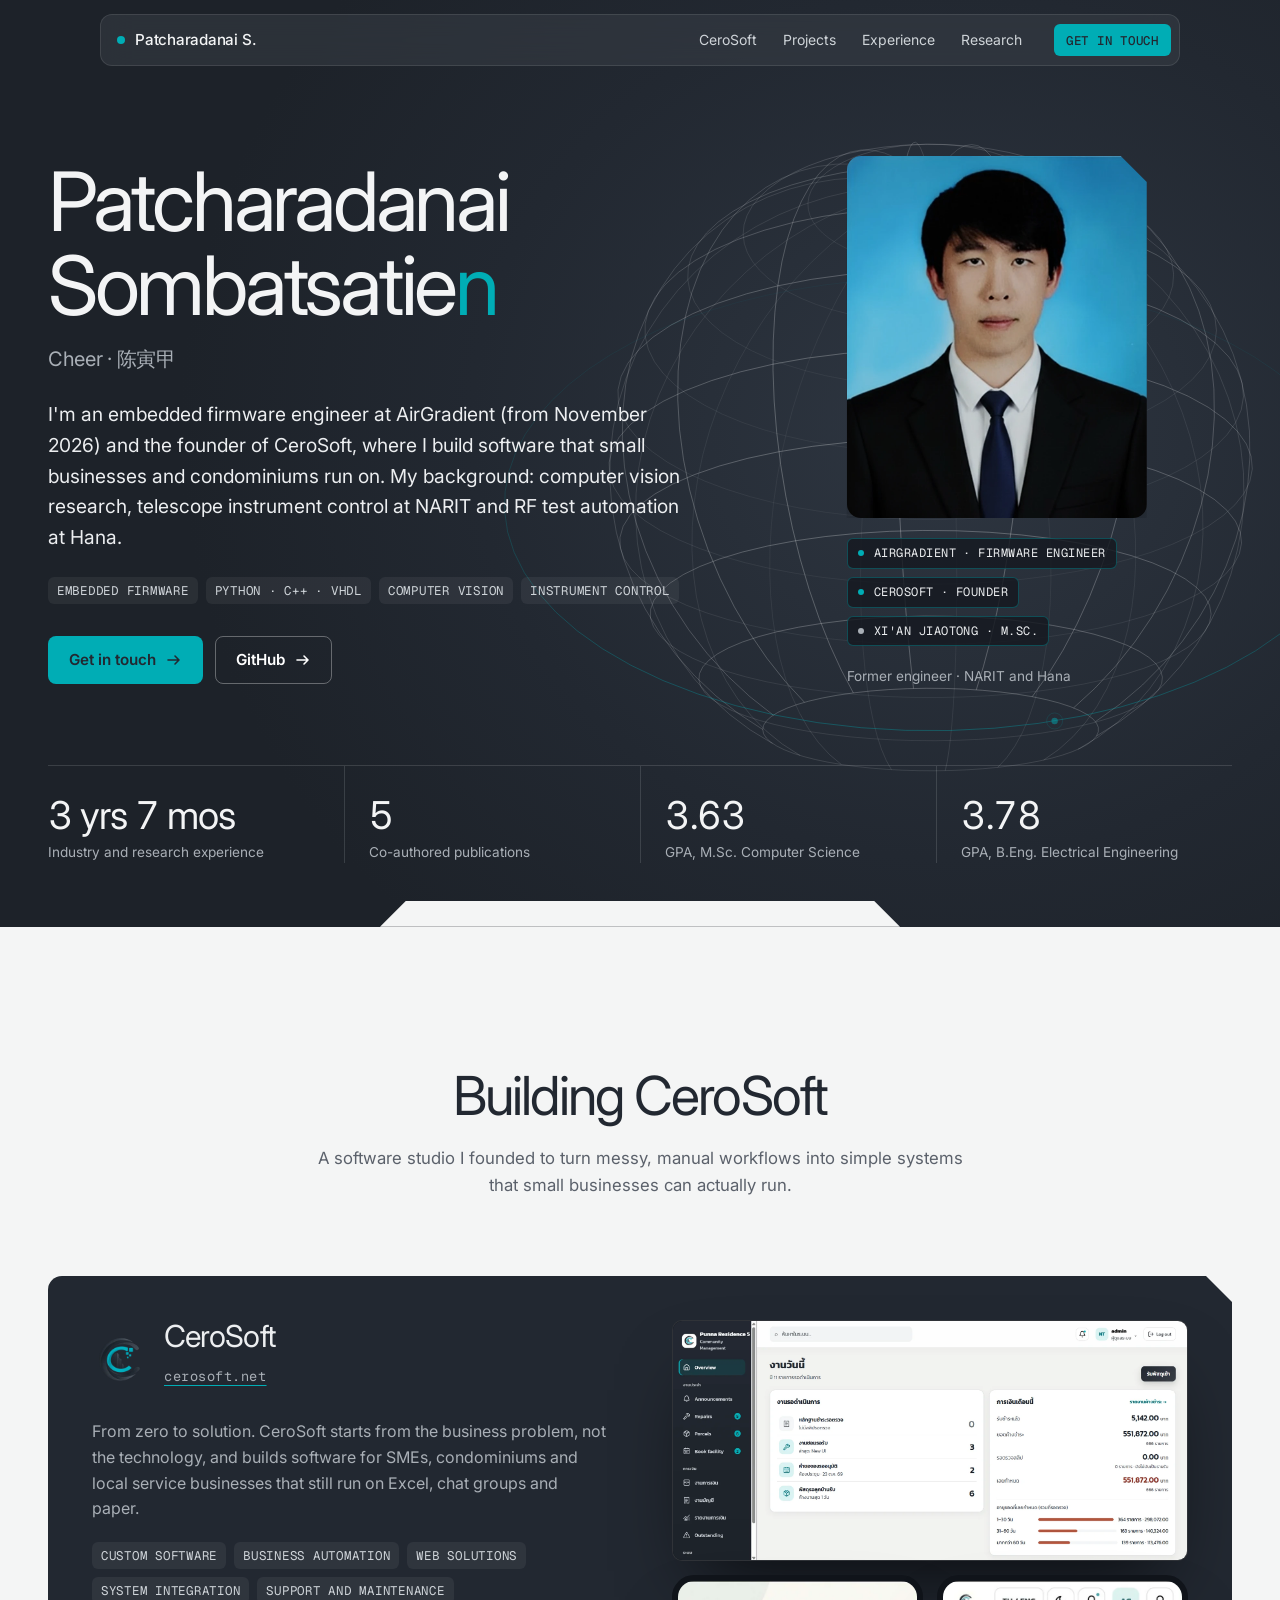
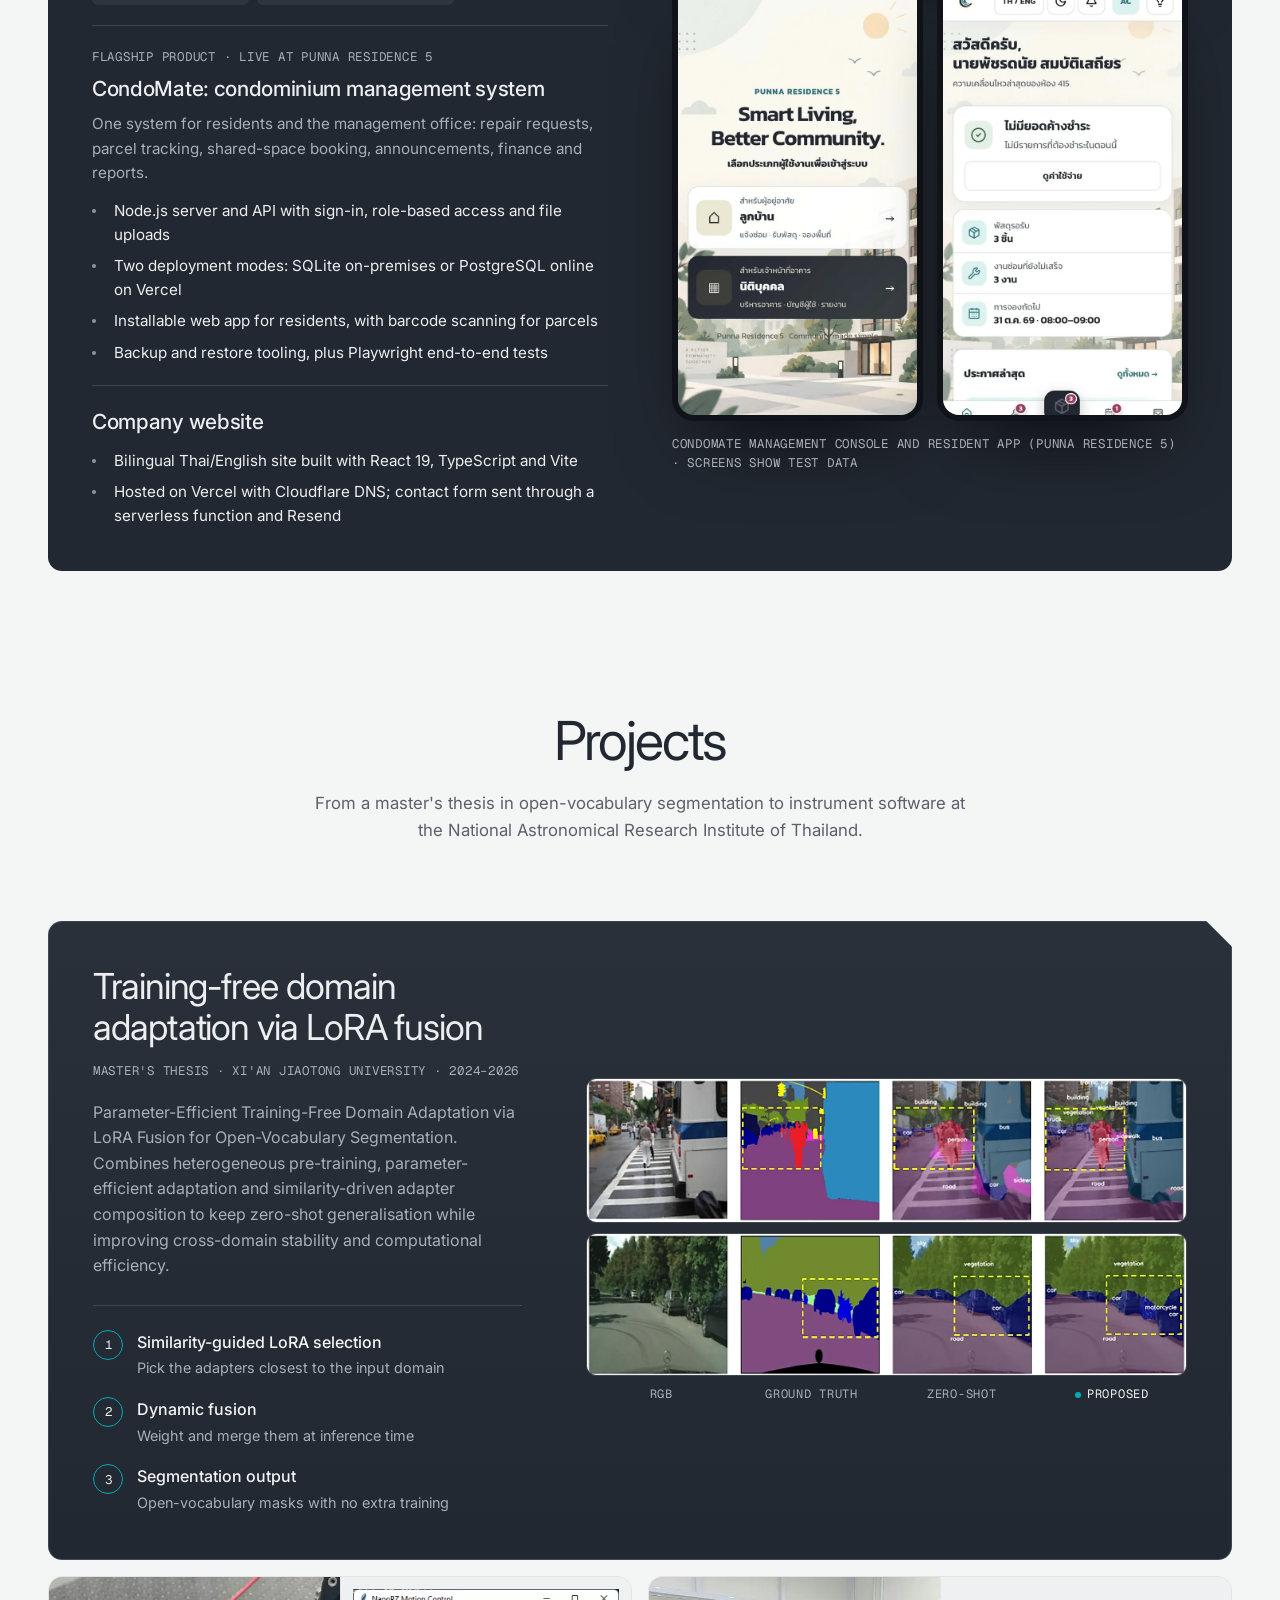
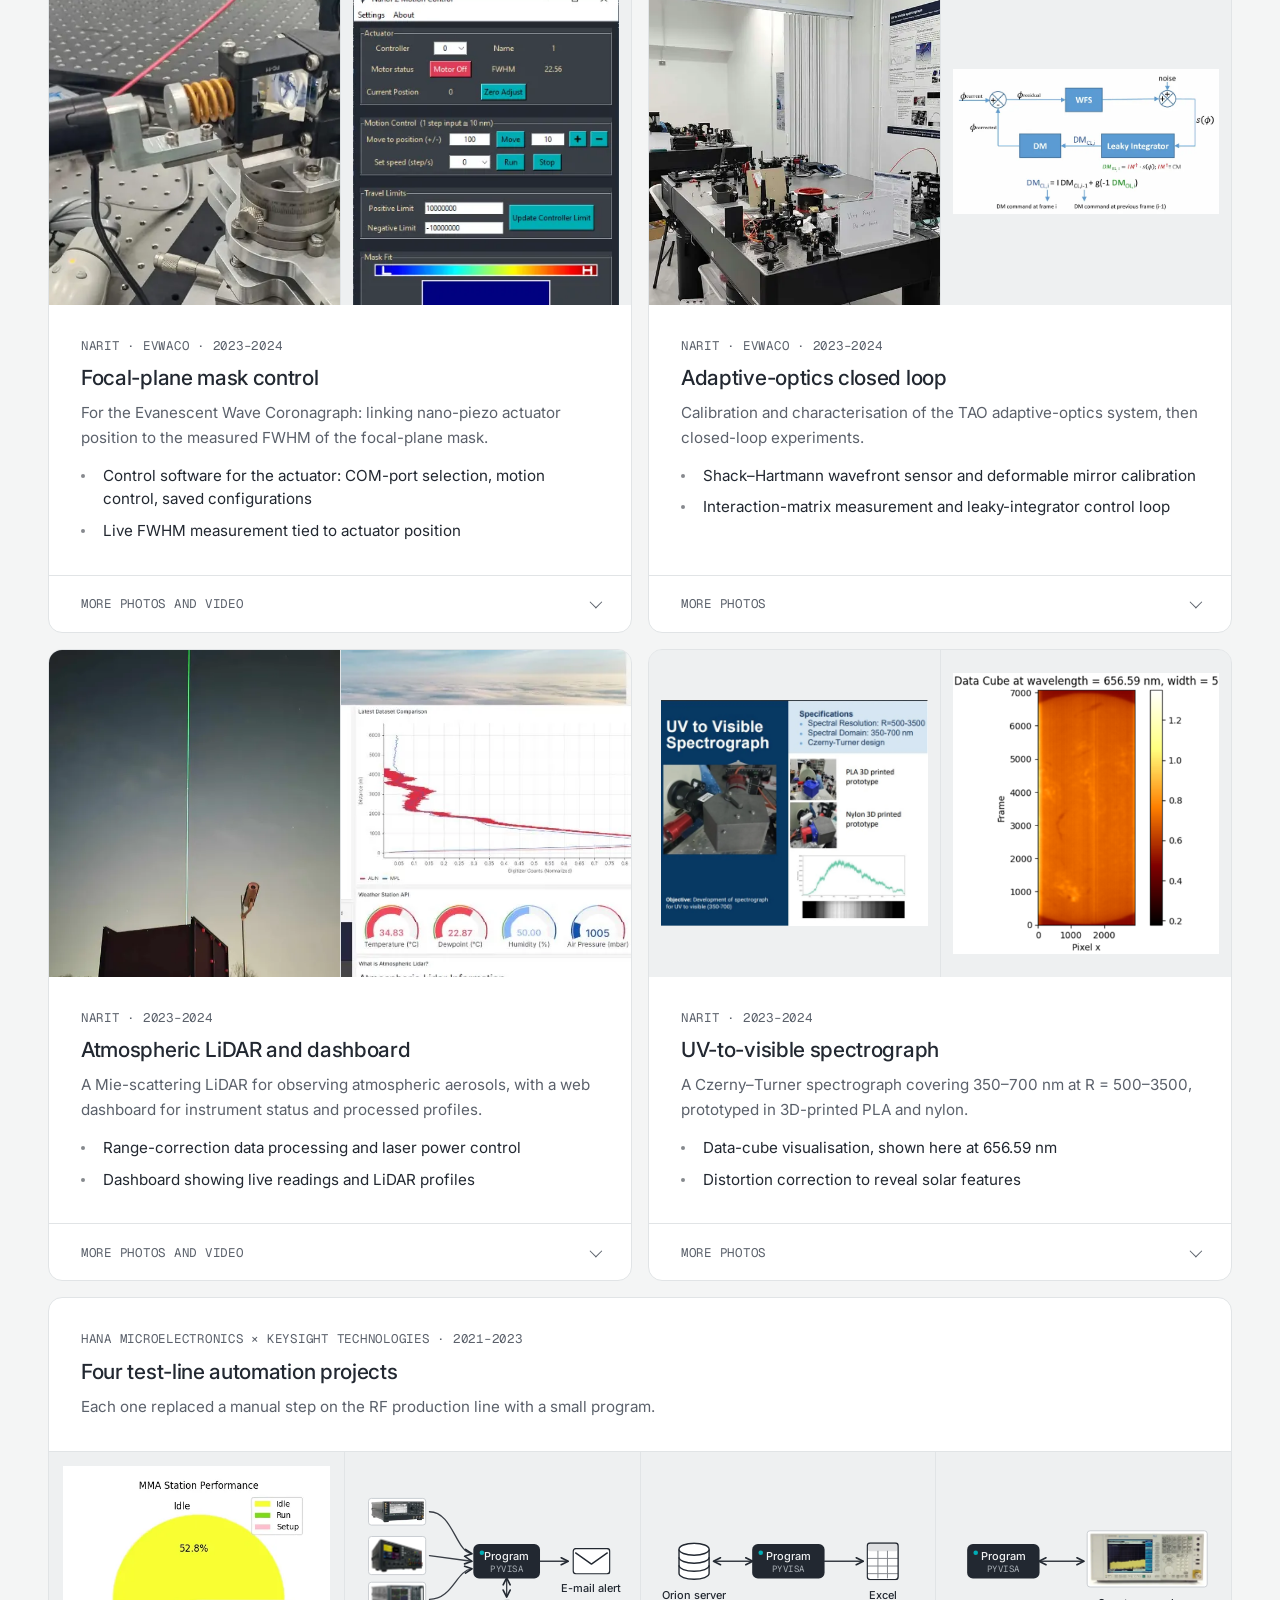
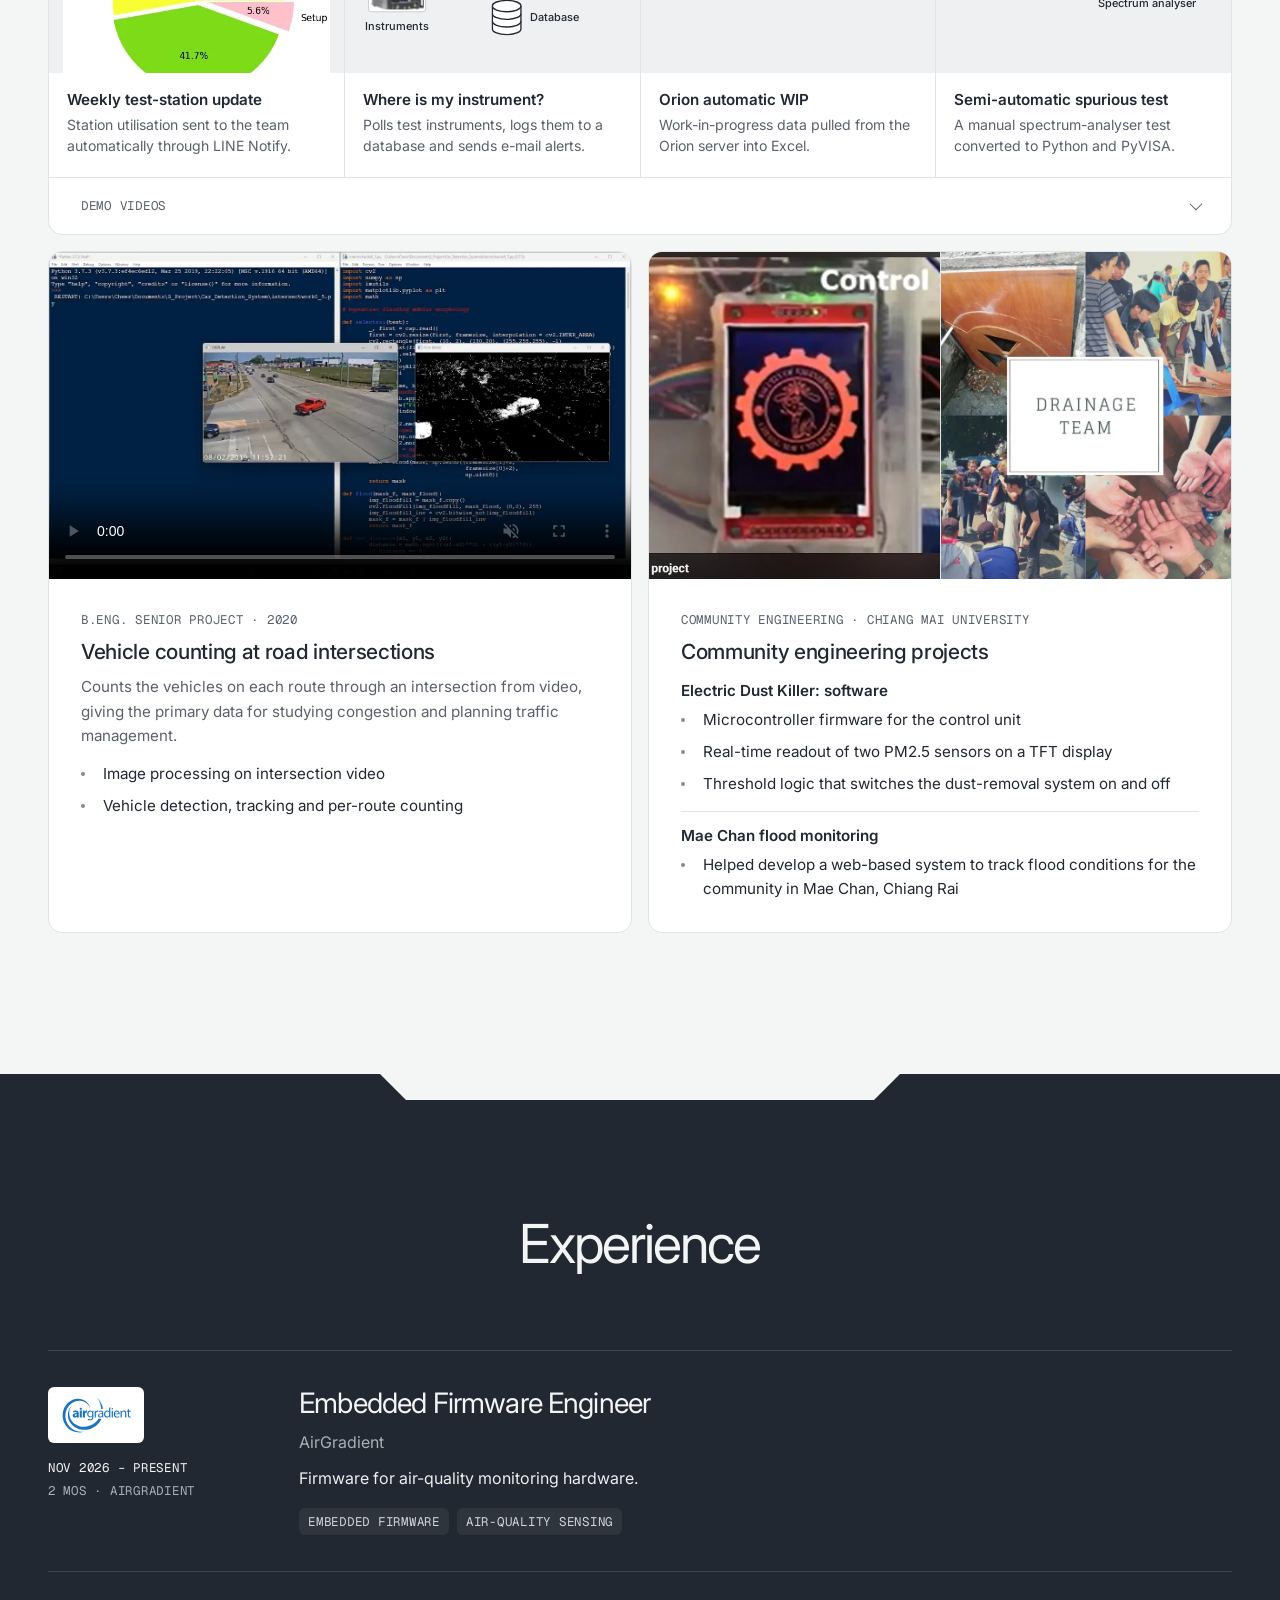
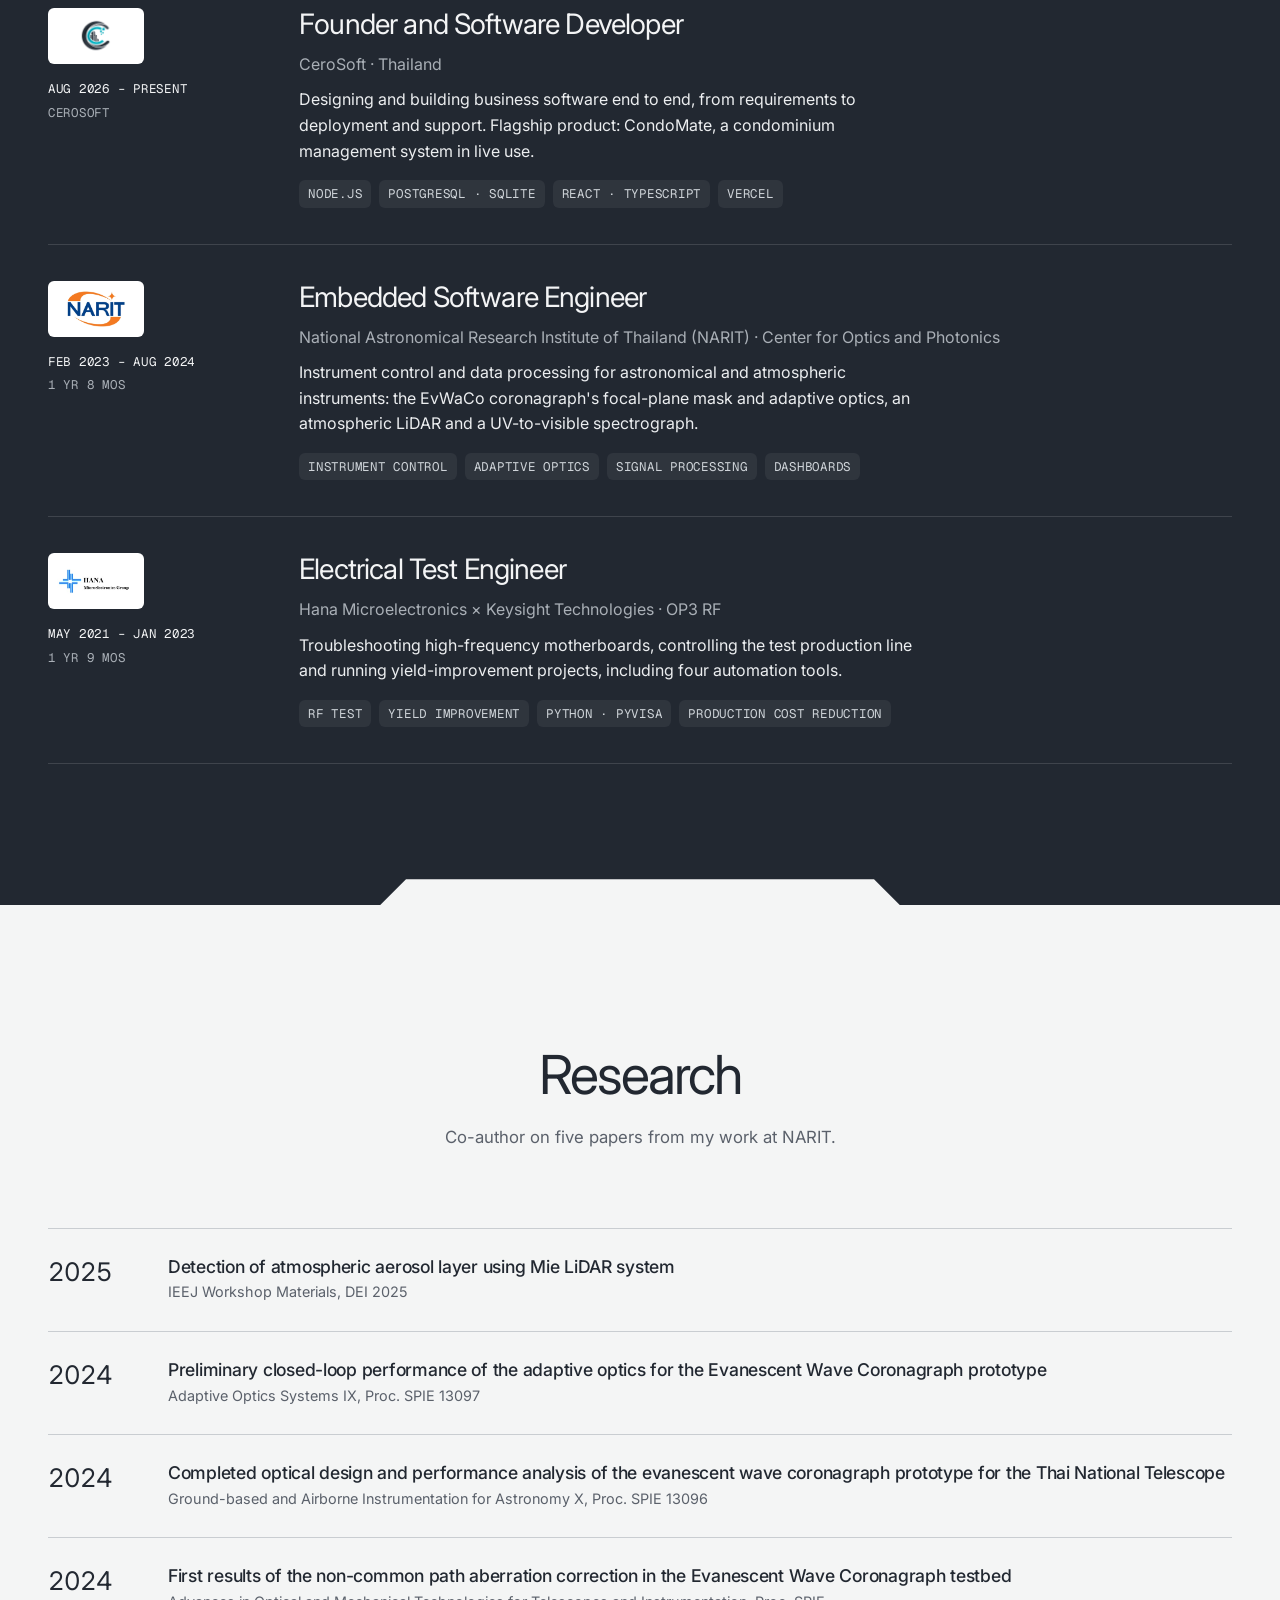
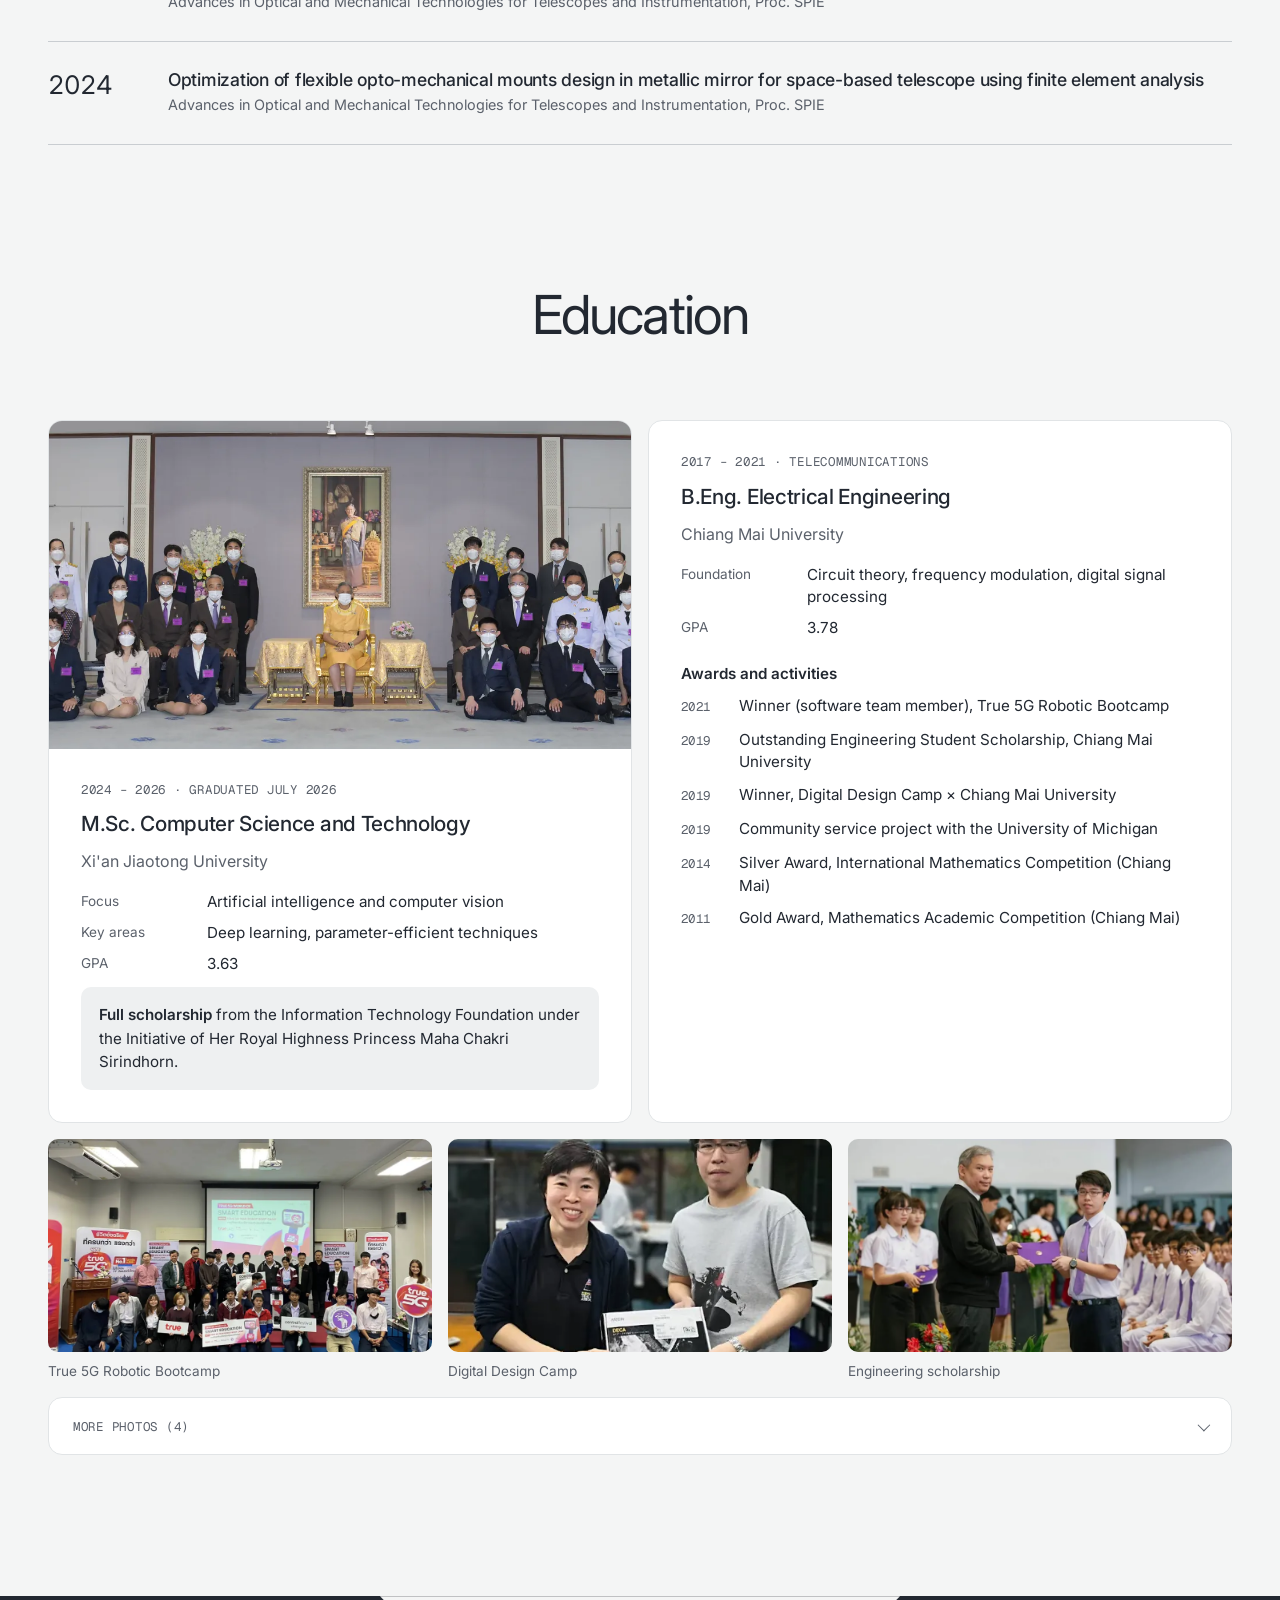
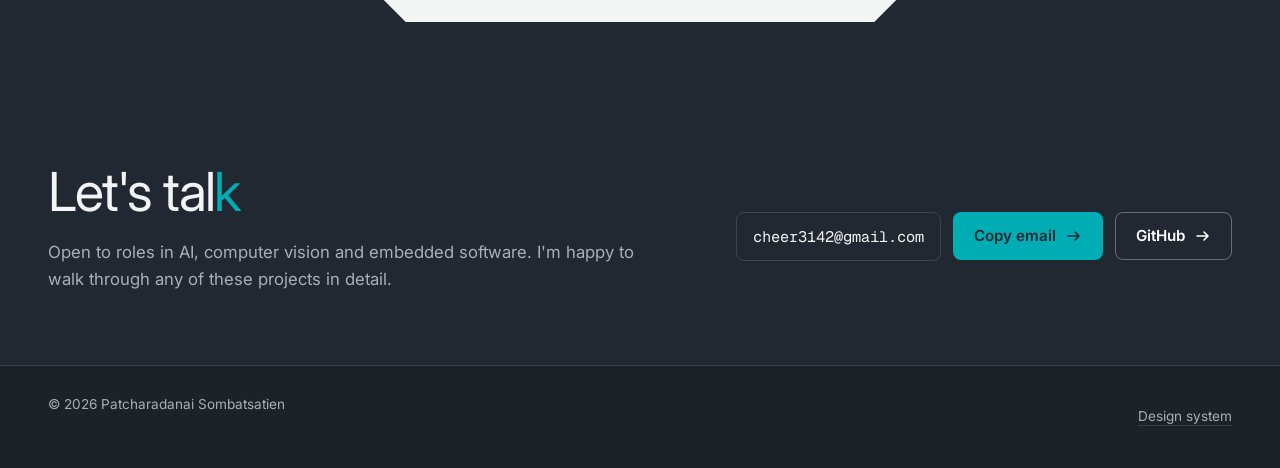
==== commit 1c515dc0: "Rebalance project cards, swap covers, refresh CondoMate screens, shrink photos Project grid: restore" ====
--- a/index.html
+++ b/index.html
@@ -62,10 +62,10 @@
   </div>
   <div class="wrap">
     <div class="stats" role="list">
-      <div class="stat" role="listitem"><b id="expTotal">3 yrs 5 mos</b><span>In industry and research (NARIT, Hana)</span></div>
+      <div class="stat" role="listitem"><b id="expTotal">3 yrs 5 mos</b><span>Industry and research experience</span></div>
       <div class="stat" role="listitem"><b>5</b><span>Co-authored publications</span></div>
-      <div class="stat" role="listitem"><b>4</b><span>Production-line tools built at Hana</span></div>
-      <div class="stat" role="listitem"><b>1</b><span>Product in live use: CondoMate</span></div>
+      <div class="stat" role="listitem"><b>3.63</b><span>GPA, M.Sc. Computer Science</span></div>
+      <div class="stat" role="listitem"><b>3.78</b><span>GPA, B.Eng. Electrical Engineering</span></div>
     </div>
   </div>
 </header>
@@ -115,10 +115,10 @@
         </div>
       </div>
       <figure class="screens">
-        <img class="desk" src="img/condo-console.webp" alt="CondoMate management console showing the building overview" loading="lazy">
-        <img class="phone" src="img/condo-access.webp" alt="CondoMate sign-in choice between resident and management" loading="lazy">
-        <img class="phone" src="img/condo-resident.webp" alt="CondoMate resident home screen" loading="lazy">
-        <figcaption>CondoMate management console and resident app (Punna Residence 5)</figcaption>
+        <img class="desk" src="img/condo-console.webp" alt="CondoMate management console showing today's work, monthly finances and overdue ageing, with test data" loading="lazy">
+        <img class="phone" src="img/condo-access.webp" alt="CondoMate sign-in choice between resident and building management" loading="lazy">
+        <img class="phone" src="img/condo-resident.webp" alt="CondoMate resident home screen with test data" loading="lazy">
+        <figcaption>CondoMate management console and resident app (Punna Residence 5) · screens show test data</figcaption>
       </figure>
     </article>
   </div>
@@ -152,7 +152,7 @@
     <div class="grid">
       <article class="card">
         <div class="media split">
-          <img src="img/fpm-bench.webp" alt="Optical bench with nano-piezo actuator" loading="lazy">
+          <img src="img/fpm-push.webp" alt="Nano-piezo actuator pushing the focal-plane mask mount on the optical bench" loading="lazy">
           <img class="fit" src="img/fpm-gui.webp" alt="Motion control software window" loading="lazy">
         </div>
         <div class="card-body">
@@ -167,7 +167,7 @@
         <details class="more">
           <summary>More photos and video</summary>
         <div class="thumbs">
-          <figure><img src="img/fpm-push.webp" alt="Nano-piezo actuator pushing the focal-plane mask mount" width="900" height="675" loading="lazy"><figcaption>Actuator and mask mount</figcaption></figure>
+          <figure><img src="img/fpm-bench.webp" alt="Optical bench with the nano-piezo actuator and focal-plane mask, with parts circled in red" width="686" height="473" loading="lazy"><figcaption>Annotated bench view</figcaption></figure>
           <figure><img src="img/fpm-bench-full.webp" alt="Full focal-plane mask test bench with optics and actuator" width="900" height="675" loading="lazy"><figcaption>Full test bench</figcaption></figure>
         </div>
         <div class="demo">
@@ -182,7 +182,7 @@
 
       <article class="card">
         <div class="media split">
-          <img src="img/ao-dm.webp" alt="Deformable mirror surface model" loading="lazy">
+          <img src="img/ao-bench.webp" alt="Full adaptive-optics optical bench in the lab with project posters on the wall" loading="lazy" style="object-position: 40% center">
           <img class="fit" src="img/ao-loop.webp" alt="Closed-loop control diagram with wavefront sensor, deformable mirror and leaky integrator" loading="lazy">
         </div>
         <div class="card-body">
@@ -197,7 +197,7 @@
         <details class="more">
           <summary>More photos</summary>
         <div class="thumbs">
-          <figure><img src="img/ao-bench.webp" alt="Full EvWaCo optical bench in the lab with project posters on the wall" width="1000" height="562" loading="lazy"><figcaption>Full EvWaCo</figcaption></figure>
+          <figure><img src="img/ao-dm-crop.webp" alt="Surface model of the deformable mirror, coloured by height" width="480" height="270" loading="lazy"><figcaption>Deformable mirror model</figcaption></figure>
           <figure><img src="img/ao-flip-mirror.webp" alt="Filter wheel on the optical bench, with a Thorlabs camera behind it" width="900" height="675" loading="lazy"><figcaption>Filter wheel</figcaption></figure>
           <figure><img src="img/ao-wfs.webp" alt="Wavefront sensor camera mounted on the optical table" width="900" height="675" loading="lazy"><figcaption>Wavefront sensor</figcaption></figure>
           <figure><img src="img/ao-lab.webp" alt="Adaptive-optics bench with the beam path and mounts" width="900" height="1599" loading="lazy"><figcaption>AO bench</figcaption></figure>
@@ -215,8 +215,7 @@
           <h3>Atmospheric LiDAR and dashboard</h3>
           <p>A Mie-scattering LiDAR for observing atmospheric aerosols, with a web dashboard for instrument status and processed profiles.</p>
           <ul class="role">
-            <li>Range-correction data processing</li>
-            <li>Laser power control</li>
+            <li>Range-correction data processing and laser power control</li>
             <li>Dashboard showing live readings and LiDAR profiles</li>
           </ul>
         </div>
@@ -240,26 +239,22 @@
       <article class="card">
         <div class="media split">
           <img class="fit" src="img/spectrograph.webp" alt="UV-to-visible spectrograph project poster" loading="lazy">
-          <img class="fit" src="img/spectro-correct.webp" alt="Solar spectrum before and after distortion correction" loading="lazy">
+          <img class="fit" src="img/datacube.webp" alt="Data cube slice at a wavelength of 656.59 nm, plotted as frame against pixel position, with a colour scale from 0.2 to 1.3" width="413" height="435" loading="lazy">
         </div>
         <div class="card-body">
           <div class="meta">NARIT · 2023–2024</div>
           <h3>UV-to-visible spectrograph</h3>
           <p>A Czerny–Turner spectrograph covering 350–700 nm at R = 500–3500, prototyped in 3D-printed PLA and nylon.</p>
           <ul class="role">
-            <li>Data-cube visualisation</li>
+            <li>Data-cube visualisation, shown here at 656.59 nm</li>
             <li>Distortion correction to reveal solar features</li>
           </ul>
-        </div>
-        <div class="demo">
-          <img src="img/datacube.webp" alt="Data cube slice at a wavelength of 656.59 nm, plotted as frame against pixel position, with a colour scale from 0.2 to 1.3" width="413" height="435" loading="lazy">
-          <div class="sub">
-            <h4>Data cube at 656.59 nm</h4>
-            <p>One wavelength slice of the spectrograph's data cube, shown as frame against pixel position.</p>
-          </div>
         </div>
         <details class="more">
           <summary>More photos</summary>
+        <div class="thumbs contain">
+          <figure><img src="img/spectro-correct.webp" alt="Solar spectrum before and after distortion correction" width="600" height="300" loading="lazy"><figcaption>Distortion correction, before and after</figcaption></figure>
+        </div>
         <div class="demo">
           <img src="img/uv-board.webp" alt="Blue FPGA development board with jumper wires on a desk" width="720" height="960" loading="lazy">
           <div class="sub">
@@ -323,7 +318,7 @@
           <video src="video/vehicle-counting.mp4" poster="img/vehicle.webp" controls muted playsinline preload="none" aria-label="Vehicle counting demo video"></video>
         </div>
         <div class="card-body">
-          <div class="meta">B.Eng. senior project · Chiang Mai University · 2020</div>
+          <div class="meta">B.Eng. senior project · 2020</div>
           <h3>Vehicle counting at road intersections</h3>
           <p>Counts the vehicles on each route through an intersection from video, giving the primary data for studying congestion and planning traffic management.</p>
           <ul class="role">
--- a/site.css
+++ b/site.css
@@ -155,7 +155,7 @@
 .screens { margin: 0; display: grid; grid-template-columns: 1fr 1fr; gap: 14px; align-content: start; min-width: 0; }
 .screens img { border-radius: var(--r-well); width: 100%; background: var(--device-black); }
 .screens .desk { grid-column: 1 / -1; border: 1px solid var(--on-dark-line); box-shadow: var(--shadow-device); }
-.screens .phone { aspect-ratio: 9 / 15; object-fit: cover; object-position: top; border: 6px solid var(--device-black); border-radius: 22px; box-shadow: var(--shadow-device); }
+.screens .phone { aspect-ratio: 9 / 16; object-fit: cover; object-position: top; border: 6px solid var(--device-black); border-radius: 22px; box-shadow: var(--shadow-device); }
 .screens figcaption { grid-column: 1 / -1; font: 400 .78rem/1.5 var(--font-mono); letter-spacing: .06em; text-transform: uppercase; color: var(--on-dark-muted); }
 @media (max-width: 1000px) { .venture { grid-template-columns: 1fr; } }
 
@@ -187,7 +187,7 @@
 .media.split { grid-template-columns: 1fr 1fr; gap: 1px; background: var(--line); }
 .media img, .media video { width: 100%; height: 100%; object-fit: cover; }
 .media img.fit { object-fit: contain; padding: 12px; background: var(--well); }
-.card-body { padding: clamp(24px, 3vw, 32px); display: flex; flex-direction: column; gap: 10px; }
+.card-body { padding: clamp(24px, 3vw, 32px); display: flex; flex-direction: column; gap: 10px; flex: 1 0 auto; }
 .card h3 { font-size: 1.3rem; font-weight: 500; line-height: 1.3; letter-spacing: -0.015em; }
 .card p { color: var(--muted); font-size: .95rem; }
 .card .meta { color: var(--muted); }
@@ -315,3 +315,9 @@
 .more-gallery > summary { padding-inline: 24px; }
 .more-gallery .photos { margin: 0; padding: 4px 24px 24px; }
 @media (prefers-reduced-motion: reduce) { .more > summary::after, .skip { transition: none; } }
+
+/* grid cards: same media height, and the "More photos" bar sits at the same level across a row */
+.grid .card > .more { margin-top: auto; }
+.grid .media.split > img { height: 100%; }
+.thumbs.contain { grid-template-columns: 1fr; }
+.thumbs.contain img { aspect-ratio: 2 / 1; object-fit: contain; background: var(--well); }
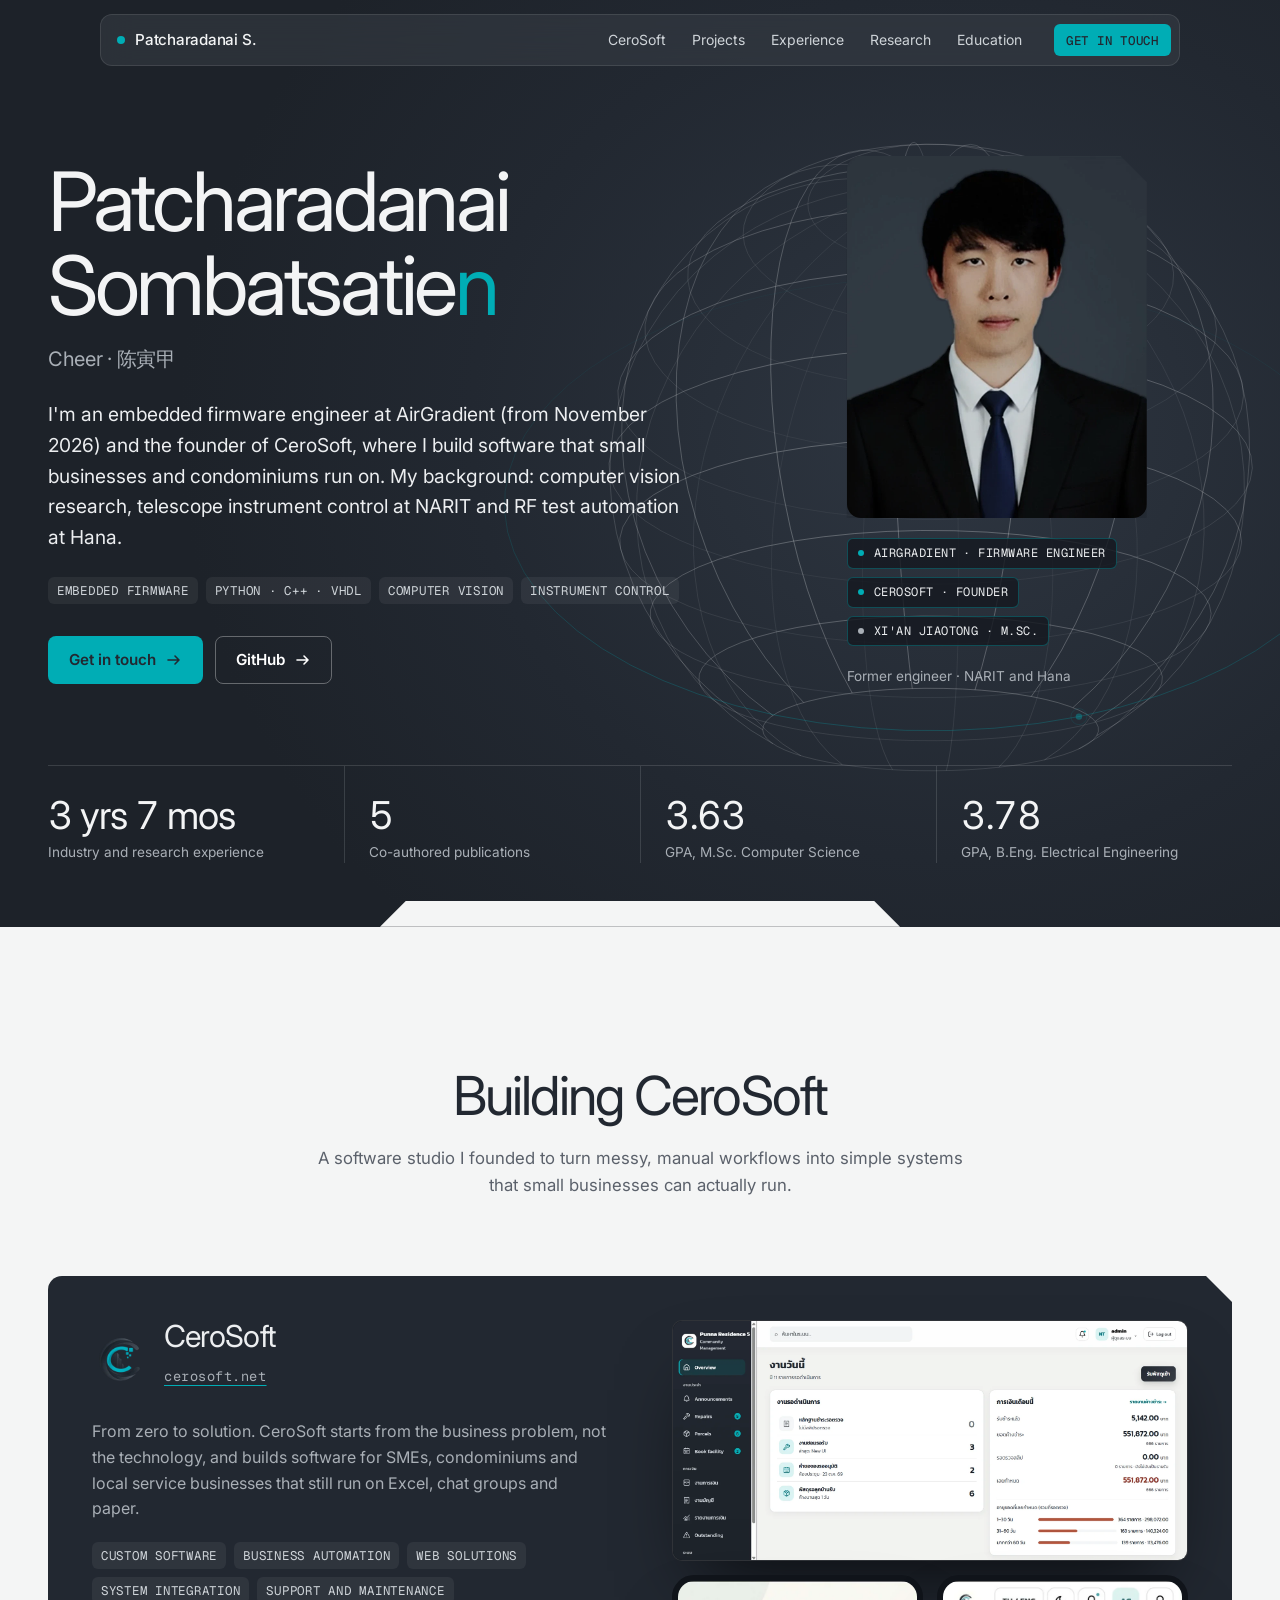
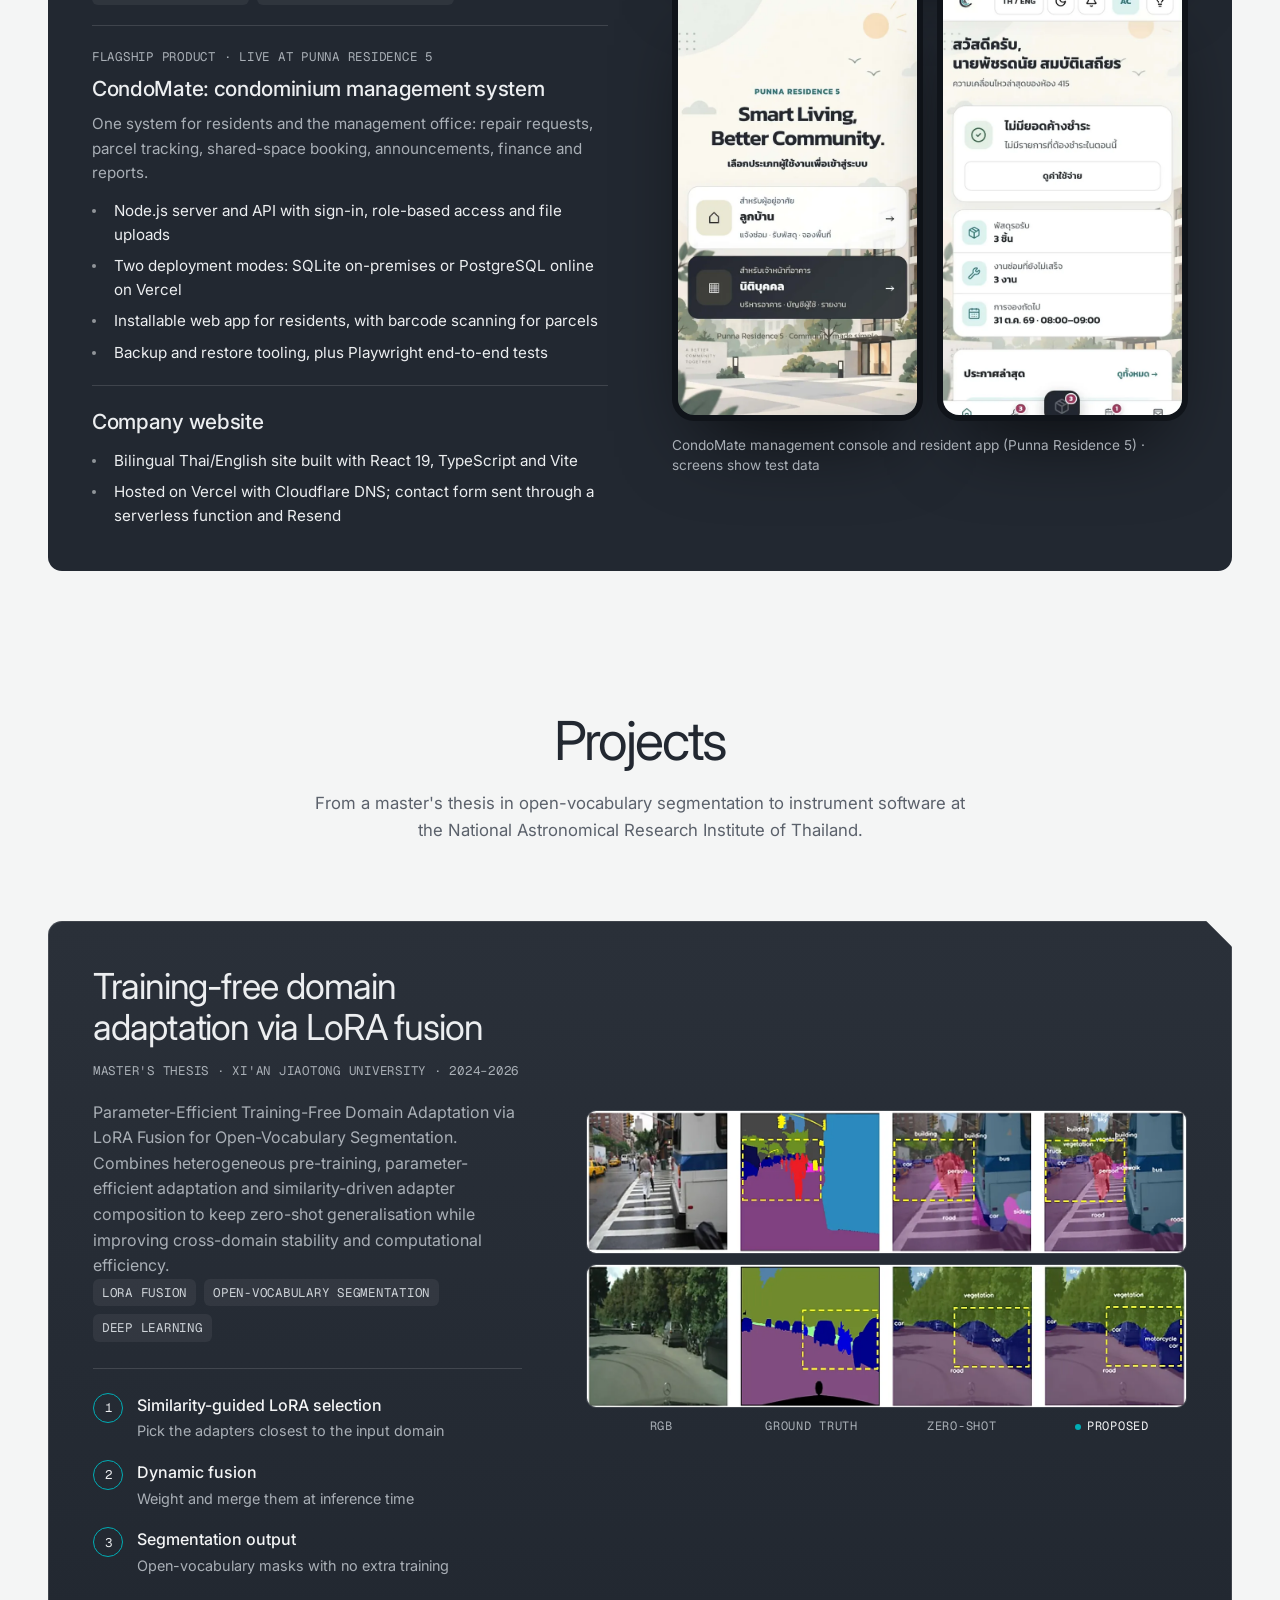
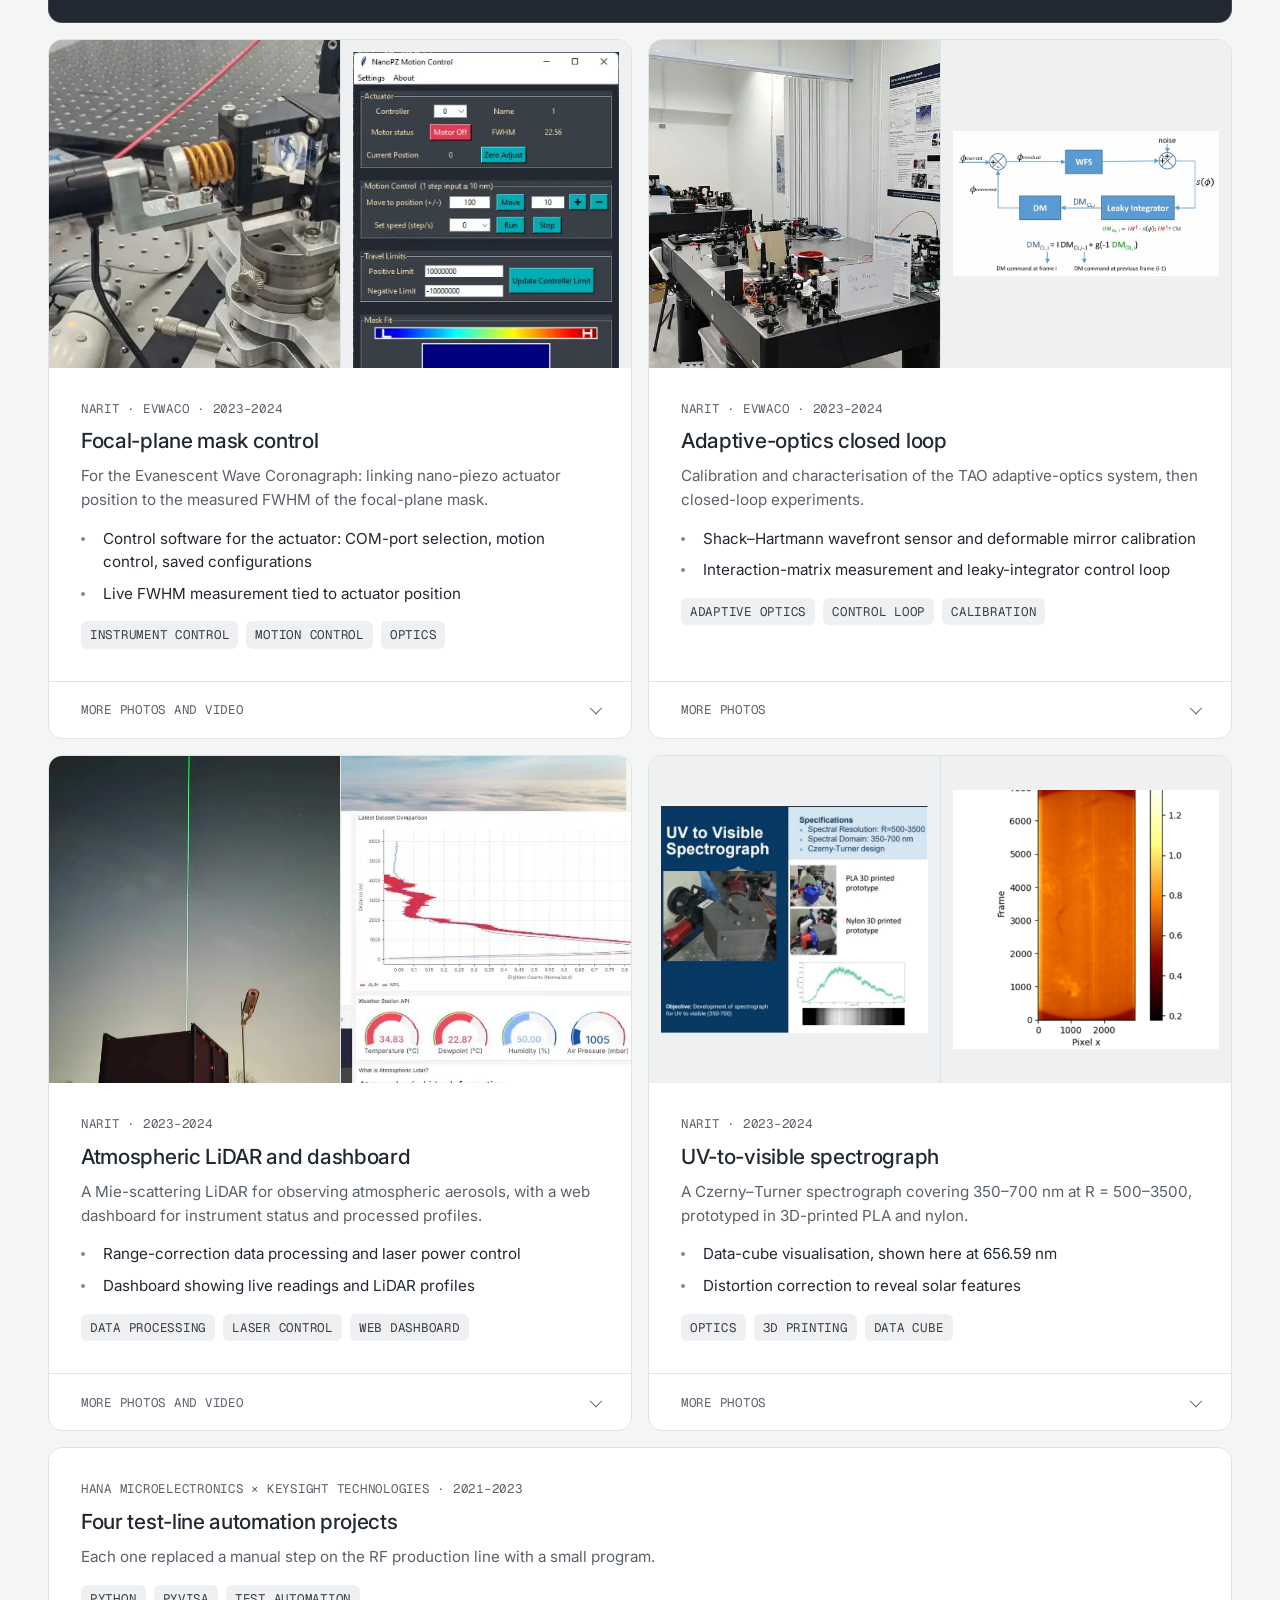
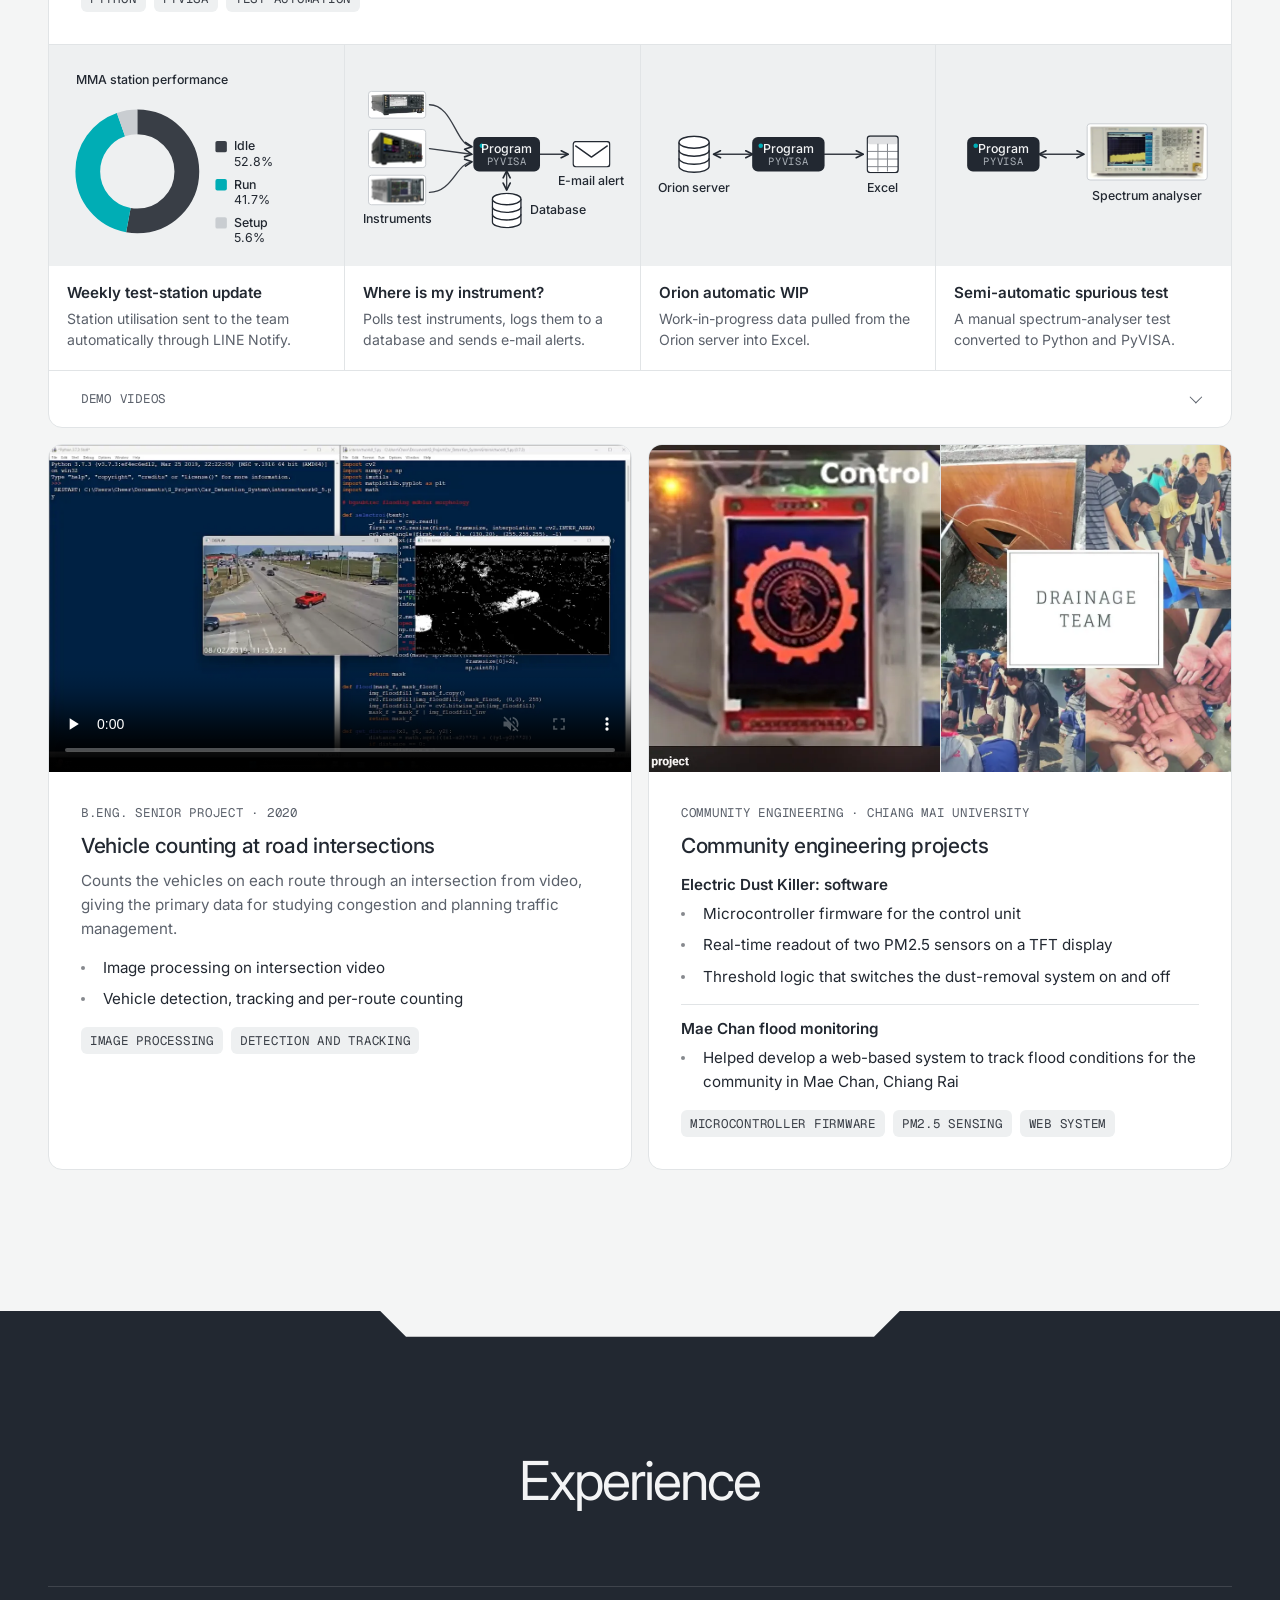
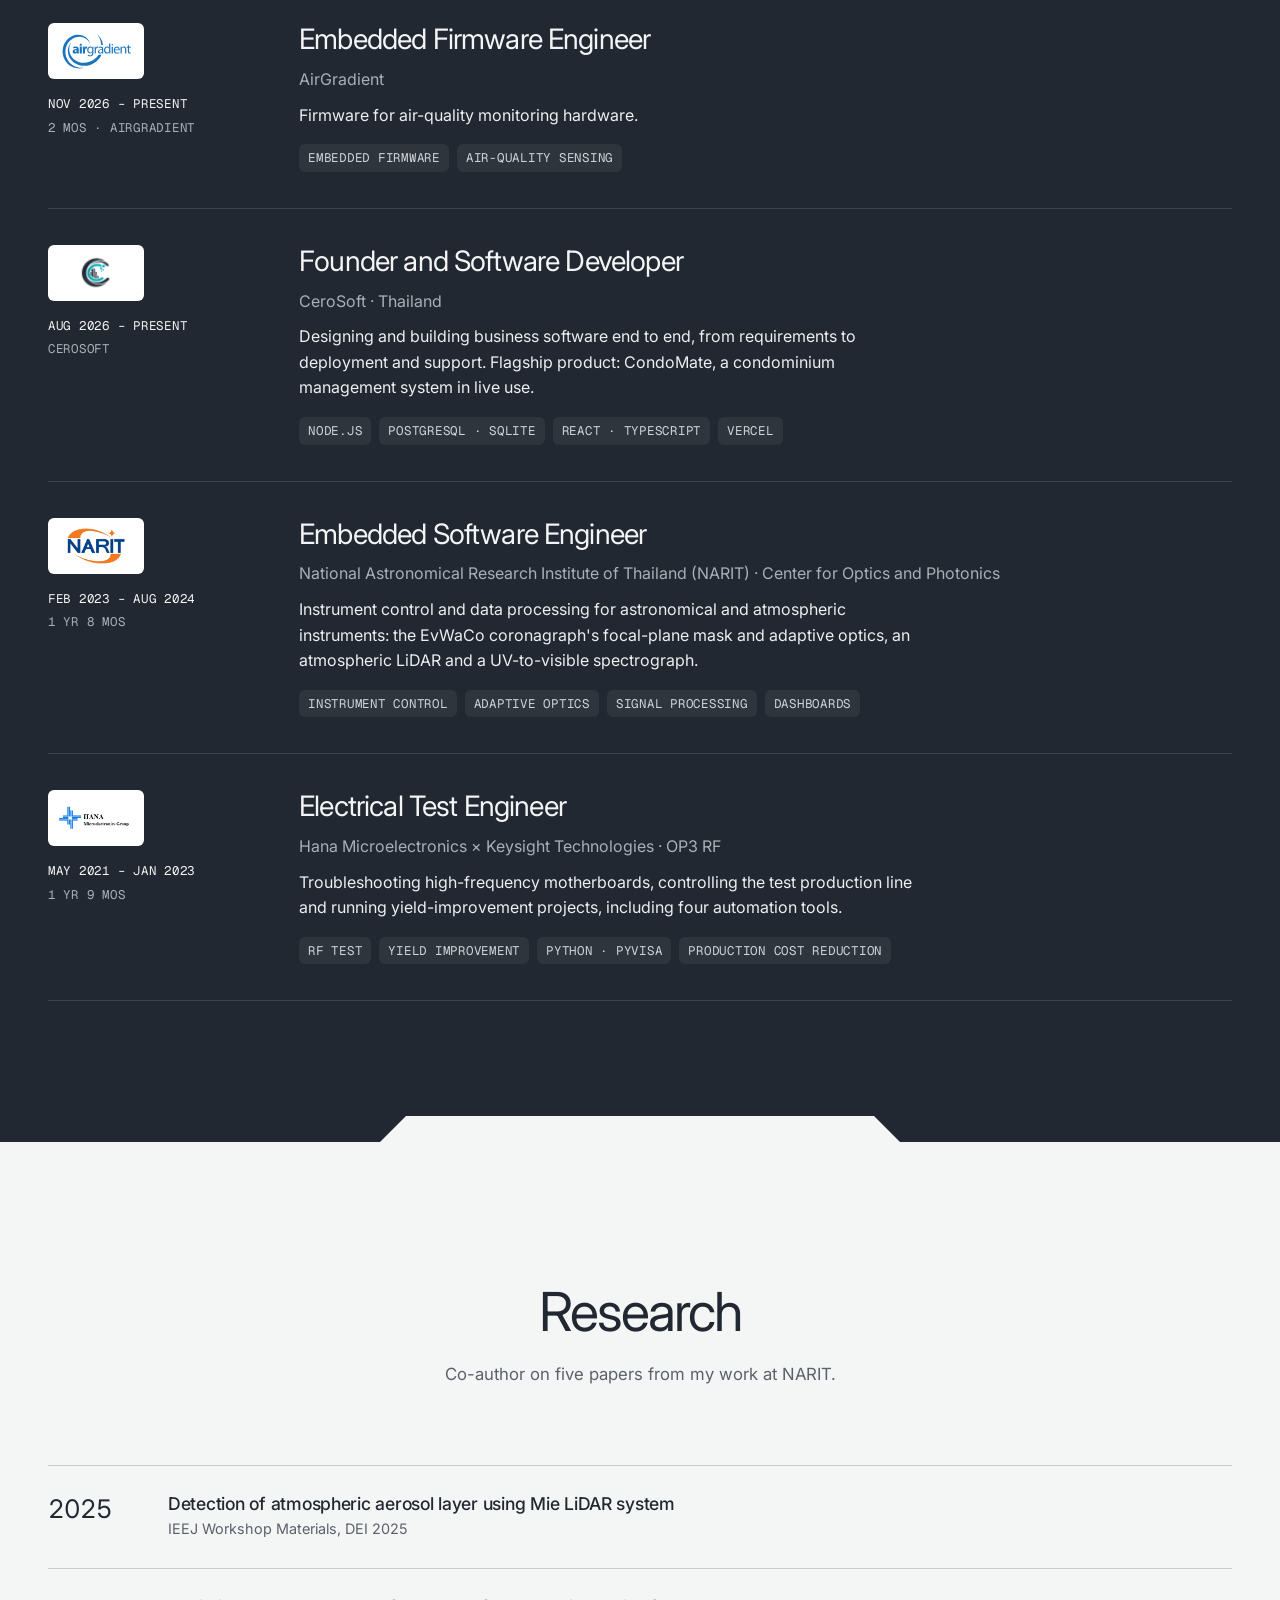
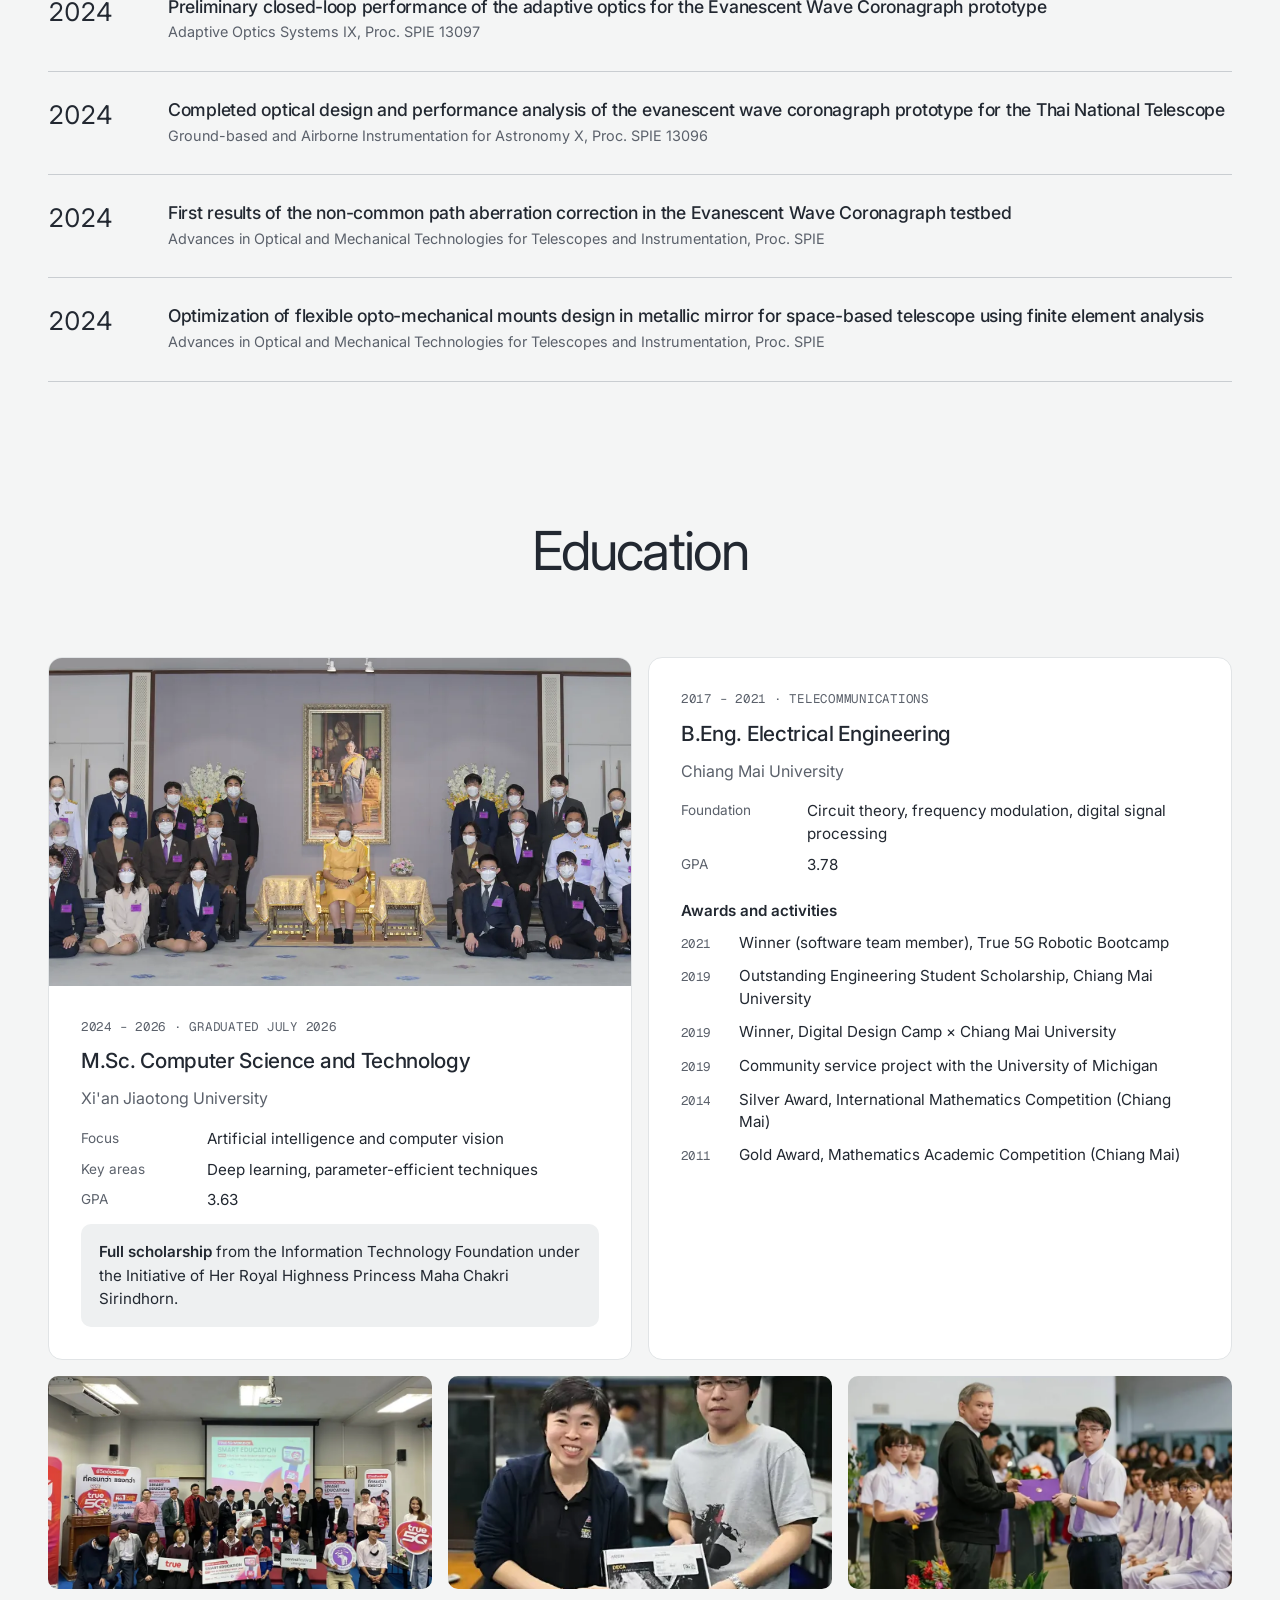
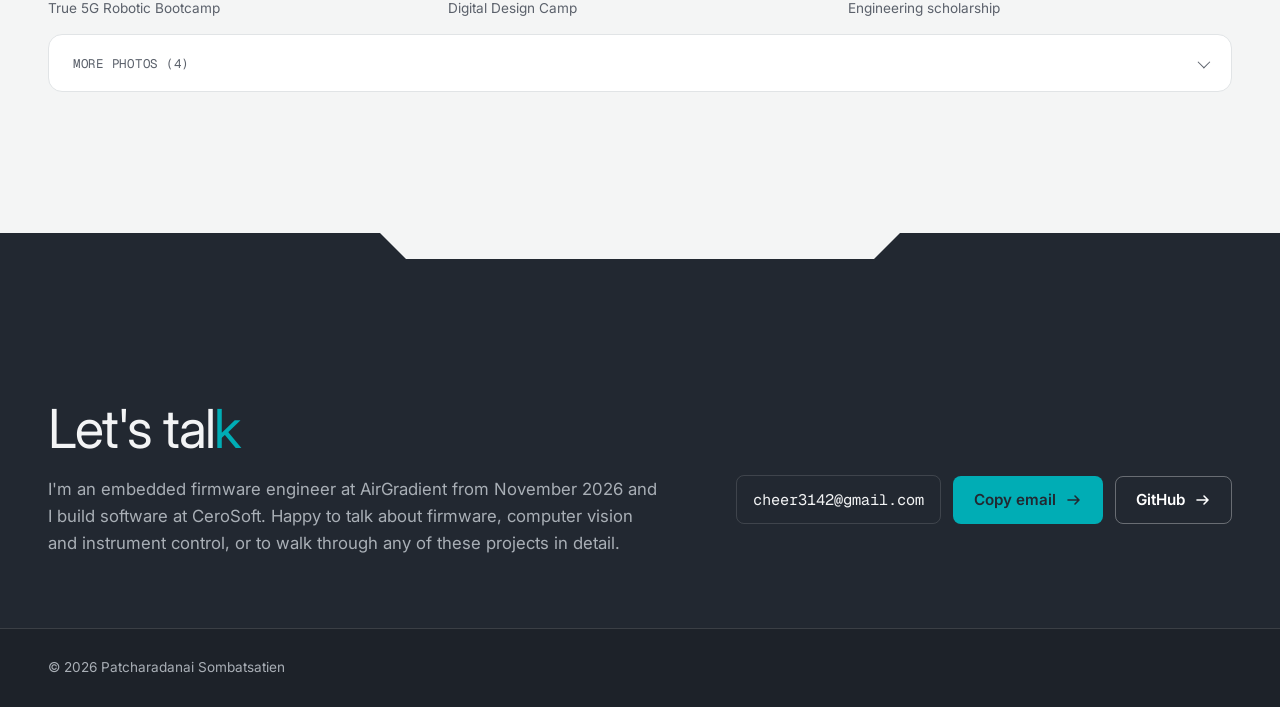
==== commit dbc05509: "Tone the portrait to the stage, add stack tags, tidy P2/P3 critique items Portrait: blue backdrop re" ====
--- a/index.html
+++ b/index.html
@@ -3,9 +3,9 @@
 <head>
 <meta charset="utf-8">
 <meta name="viewport" content="width=device-width, initial-scale=1, viewport-fit=cover">
-<link rel="icon" href="img/cerosoft-mark.webp">
-<title>Patcharadanai Sombatsatien</title>
-<meta name="description" content="Portfolio of Patcharadanai Sombatsatien (Cheer): AI, computer vision and embedded systems.">
+<link rel="icon" href="img/favicon.svg" type="image/svg+xml">
+<title>Patcharadanai Sombatsatien · Embedded Firmware Engineer</title>
+<meta name="description" content="Portfolio of Patcharadanai Sombatsatien (Cheer): embedded firmware, computer vision and instrument control. Founder of CeroSoft.">
 <link rel="preconnect" href="https://fonts.googleapis.com">
 <link rel="preconnect" href="https://fonts.gstatic.com" crossorigin>
 <link rel="stylesheet" href="https://fonts.googleapis.com/css2?family=Inter:wght@400;500;600&family=Geist+Mono:wght@400;500&family=Noto+Sans+Thai:wght@400;500;600&display=swap">
@@ -24,6 +24,7 @@
     <a href="#work">Projects</a>
     <a href="#experience">Experience</a>
     <a href="#research">Research</a>
+    <a href="#education">Education</a>
   </div>
   <a class="chip-cta" href="#contact">Get in touch</a>
   <button class="menu-btn" id="menuBtn" type="button" aria-label="Open menu" aria-expanded="false" aria-controls="sheet">
@@ -136,6 +137,7 @@
         <h3>Training-free domain adaptation via LoRA fusion</h3>
         <div class="meta">Master's thesis · Xi'an Jiaotong University · 2024–2026</div>
         <p>Parameter-Efficient Training-Free Domain Adaptation via LoRA Fusion for Open-Vocabulary Segmentation. Combines heterogeneous pre-training, parameter-efficient adaptation and similarity-driven adapter composition to keep zero-shot generalisation while improving cross-domain stability and computational efficiency.</p>
+        <div class="focus stack"><span class="tag">LoRA fusion</span><span class="tag">Open-vocabulary segmentation</span><span class="tag">Deep learning</span></div>
         <ol class="pipeline">
           <li><span class="n">1</span><div><b>Similarity-guided LoRA selection</b><span>Pick the adapters closest to the input domain</span></div></li>
           <li><span class="n">2</span><div><b>Dynamic fusion</b><span>Weight and merge them at inference time</span></div></li>
@@ -163,6 +165,7 @@
             <li>Control software for the actuator: COM-port selection, motion control, saved configurations</li>
             <li>Live FWHM measurement tied to actuator position</li>
           </ul>
+          <div class="focus stack"><span class="tag">Instrument control</span><span class="tag">Motion control</span><span class="tag">Optics</span></div>
         </div>
         <details class="more">
           <summary>More photos and video</summary>
@@ -193,6 +196,7 @@
             <li>Shack–Hartmann wavefront sensor and deformable mirror calibration</li>
             <li>Interaction-matrix measurement and leaky-integrator control loop</li>
           </ul>
+          <div class="focus stack"><span class="tag">Adaptive optics</span><span class="tag">Control loop</span><span class="tag">Calibration</span></div>
         </div>
         <details class="more">
           <summary>More photos</summary>
@@ -218,6 +222,7 @@
             <li>Range-correction data processing and laser power control</li>
             <li>Dashboard showing live readings and LiDAR profiles</li>
           </ul>
+          <div class="focus stack"><span class="tag">Data processing</span><span class="tag">Laser control</span><span class="tag">Web dashboard</span></div>
         </div>
         <details class="more">
           <summary>More photos and video</summary>
@@ -249,6 +254,7 @@
             <li>Data-cube visualisation, shown here at 656.59 nm</li>
             <li>Distortion correction to reveal solar features</li>
           </ul>
+          <div class="focus stack"><span class="tag">Optics</span><span class="tag">3D printing</span><span class="tag">Data cube</span></div>
         </div>
         <details class="more">
           <summary>More photos</summary>
@@ -270,9 +276,20 @@
           <div class="meta">Hana Microelectronics × Keysight Technologies · 2021–2023</div>
           <h3>Four test-line automation projects</h3>
           <p>Each one replaced a manual step on the RF production line with a small program.</p>
+          <div class="focus stack"><span class="tag">Python</span><span class="tag">PyVISA</span><span class="tag">Test automation</span></div>
         </div>
         <div class="auto">
-          <figure><div class="pic"><img src="img/hana-station.webp" alt="Pie chart of station run, idle and setup time" loading="lazy"></div>
+          <figure><div class="pic"><svg class="dg" viewBox="0 0 280 210" role="img" aria-label="Donut chart of test-station time: idle 52.8 percent, run 41.7 percent, setup 5.6 percent">
+  <text class="dg-t" x="14" y="26">MMA station performance</text>
+  <g transform="rotate(-90 78 118)" fill="none" stroke-width="26">
+    <circle cx="78" cy="118" r="52" stroke="#393e46" stroke-dasharray="172.5 326.7" stroke-dashoffset="0"/>
+    <circle cx="78" cy="118" r="52" stroke="#00adb5" stroke-dasharray="136.2 326.7" stroke-dashoffset="-172.5"/>
+    <circle cx="78" cy="118" r="52" stroke="#c9cdd1" stroke-dasharray="18.3 326.7" stroke-dashoffset="-308.7"/>
+  </g>
+  <rect x="160" y="86" width="12" height="12" rx="2" fill="#393e46"/><text class="dg-t" x="180" y="96">Idle</text><text class="dg-t" x="180" y="112" style="font-weight:400" fill="#5b616b">52.8%</text>
+  <rect x="160" y="126" width="12" height="12" rx="2" fill="#00adb5"/><text class="dg-t" x="180" y="136">Run</text><text class="dg-t" x="180" y="152" style="font-weight:400" fill="#5b616b">41.7%</text>
+  <rect x="160" y="166" width="12" height="12" rx="2" fill="#c9cdd1"/><text class="dg-t" x="180" y="176">Setup</text><text class="dg-t" x="180" y="192" style="font-weight:400" fill="#5b616b">5.6%</text>
+</svg></div>
             <figcaption><b>Weekly test-station update</b><span>Station utilisation sent to the team automatically through LINE Notify.</span></figcaption></figure>
           <figure><div class="pic"><svg class="dg" viewBox="0 0 280 210" role="img" aria-label="Diagram: three instruments feed a program through PyVISA, which writes to a database and sends an e-mail alert">
   <g class="dg-ln"><path d="M74 48C98 48 102 90 118 92"/><path d="M74 94L118 100"/><path d="M74 140C98 140 102 110 118 108"/><path d="M190 100H219"/><path class="two" d="M155 118V137"/></g>
@@ -325,6 +342,7 @@
             <li>Image processing on intersection video</li>
             <li>Vehicle detection, tracking and per-route counting</li>
           </ul>
+          <div class="focus stack"><span class="tag">Image processing</span><span class="tag">Detection and tracking</span></div>
         </div>
       </article>
 
@@ -350,6 +368,7 @@
               <li>Helped develop a web-based system to track flood conditions for the community in Mae Chan, Chiang Rai</li>
             </ul>
           </div>
+          <div class="focus stack"><span class="tag">Microcontroller firmware</span><span class="tag">PM2.5 sensing</span><span class="tag">Web system</span></div>
         </div>
       </article>
     </div>
@@ -481,7 +500,7 @@
   <div class="wrap contact-grid">
     <div>
       <h2>Let's tal<span class="last">k</span></h2>
-      <p>Open to roles in AI, computer vision and embedded software. I'm happy to walk through any of these projects in detail.</p>
+      <p>I'm an embedded firmware engineer at AirGradient from November 2026 and I build software at CeroSoft. Happy to talk about firmware, computer vision and instrument control, or to walk through any of these projects in detail.</p>
     </div>
     <div>
       <div class="addr">
@@ -493,7 +512,7 @@
     </div>
   </div>
 </section>
-<footer><div class="wrap"><span>© 2026 Patcharadanai Sombatsatien</span><a href="design-system.html">Design system</a></div></footer>
+<footer><div class="wrap"><span>© 2026 Patcharadanai Sombatsatien</span></div></footer>
 
 <script>
 (function () {
@@ -557,7 +576,7 @@
     Array.prototype.forEach.call(vids, function (v) { vio.observe(v); });
   })();
 
-  // current section in the nav
+  // current section in the nav (cleared at the top and at the contact section)
   (function () {
     if (!('IntersectionObserver' in window)) return;
     var links = document.querySelectorAll('.nav-links a, .sheet a'), map = {};
@@ -565,12 +584,24 @@
     var spy = new IntersectionObserver(function (entries) {
       entries.forEach(function (en) {
         if (!en.isIntersecting) return;
-        var id = en.target.id;
         Array.prototype.forEach.call(links, function (a) { a.removeAttribute('aria-current'); });
-        (map[id] || []).forEach(function (a) { a.setAttribute('aria-current', 'true'); });
+        (map[en.target.id] || []).forEach(function (a) { a.setAttribute('aria-current', 'true'); });
       });
     }, { rootMargin: '-40% 0px -55% 0px' });
-    ['cerosoft', 'work', 'experience', 'research', 'education'].forEach(function (id) { var el = document.getElementById(id); if (el) spy.observe(el); });
+    ['top', 'cerosoft', 'work', 'experience', 'research', 'education', 'contact'].forEach(function (id) { var el = document.getElementById(id); if (el) spy.observe(el); });
+  })();
+
+  // the two cards in a row open and close together, so a row never has a blank gap
+  (function () {
+    var grid = document.querySelector('#work .grid'); if (!grid) return;
+    var cards = Array.prototype.filter.call(grid.children, function (c) { return c.classList.contains('card'); });
+    var pair = { 0: 1, 1: 0, 2: 3, 3: 2, 5: 6, 6: 5 };
+    grid.addEventListener('toggle', function (e) {
+      var d = e.target; if (!d.matches || !d.matches('details.more')) return;
+      var p = cards[pair[cards.indexOf(d.closest('.card'))]];
+      var pd = p && p.querySelector(':scope > details.more');
+      if (pd && pd.open !== d.open) pd.open = d.open;
+    }, true);
   })();
 
   // experience total: Hana + NARIT (41 months) plus AirGradient from Nov 2026, counted from today.
--- a/site.css
+++ b/site.css
@@ -54,7 +54,8 @@
   background: rgba(58, 64, 72, .5); color: var(--on-dark);
   border: 1px solid rgba(255, 255, 255, .1); border-radius: var(--r-capsule);
   backdrop-filter: blur(16px); -webkit-backdrop-filter: blur(16px);
-  transition: background .5s var(--ease);
+  transition: background .2s var(--ease);
+  --focus: var(--cero-cyan);
 }
 .nav.solid, .nav.open { background: rgba(28, 33, 40, .92); }
 .brand { display: inline-flex; align-items: center; gap: 10px; min-height: 44px; font-weight: 500; font-size: .95rem; letter-spacing: -0.015em; text-decoration: none; white-space: nowrap; color: var(--on-dark-heading); }
@@ -156,7 +157,7 @@
 .screens img { border-radius: var(--r-well); width: 100%; background: var(--device-black); }
 .screens .desk { grid-column: 1 / -1; border: 1px solid var(--on-dark-line); box-shadow: var(--shadow-device); }
 .screens .phone { aspect-ratio: 9 / 16; object-fit: cover; object-position: top; border: 6px solid var(--device-black); border-radius: 22px; box-shadow: var(--shadow-device); }
-.screens figcaption { grid-column: 1 / -1; font: 400 .78rem/1.5 var(--font-mono); letter-spacing: .06em; text-transform: uppercase; color: var(--on-dark-muted); }
+.screens figcaption { grid-column: 1 / -1; font: 400 .85rem/1.5 var(--font-sans); color: var(--on-dark-muted); }
 @media (max-width: 1000px) { .venture { grid-template-columns: 1fr; } }
 
 .role { list-style: none; padding: 0; display: flex; flex-direction: column; gap: 8px; font-size: .95rem; line-height: 1.55; margin-top: 4px; }
@@ -205,8 +206,8 @@
 .dg { width: 100%; height: 100%; display: block; color: var(--charcoal); overflow: visible; }
 .dg-ln path { fill: none; stroke: var(--graphite); stroke-width: 1.4; stroke-linecap: round; marker-end: url(#dg-ah); color: var(--graphite); }
 .dg-ln path.two { marker-start: url(#dg-ah); }
-.dg-t { font: 500 11.5px var(--font-sans); fill: var(--charcoal); }
-.dg-m { font: 400 9.5px var(--font-mono); letter-spacing: .06em; text-transform: uppercase; fill: var(--muted); }
+.dg-t { font: 500 13px var(--font-sans); fill: var(--charcoal); }
+.dg-m { font: 400 11px var(--font-mono); letter-spacing: .06em; text-transform: uppercase; fill: var(--muted); }
 .dg-t.on { fill: var(--on-dark-heading); }
 .dg-m.on { fill: var(--on-dark-muted); }
 .auto figcaption { padding: 16px 18px 20px; flex: 1; display: flex; flex-direction: column; gap: 4px; }
@@ -219,7 +220,7 @@
 .thumbs figure { margin: 0; display: flex; flex-direction: column; gap: 8px; min-width: 0; }
 .thumbs img { width: 100%; aspect-ratio: 4 / 3; object-fit: cover; border-radius: var(--r-well); }
 .thumbs.tall img { aspect-ratio: 3 / 4; }
-.thumbs figcaption { font: 400 .78rem/1.4 var(--font-mono); letter-spacing: .06em; text-transform: uppercase; color: var(--muted); }
+.thumbs figcaption { font: 400 .85rem/1.4 var(--font-sans); color: var(--muted); }
 @media (max-width: 480px) { .thumbs.tall { grid-template-columns: repeat(2, minmax(0, 1fr)); } }
 .demo { display: grid; grid-template-columns: 180px minmax(0, 1fr); gap: 24px; align-items: center; padding: 24px; border-top: 1px solid var(--line); }
 .demo video { border-radius: var(--r-well); background: #000; width: 180px; aspect-ratio: 444 / 960; object-fit: cover; }
@@ -228,7 +229,7 @@
 .clips { display: grid; grid-template-columns: repeat(2, minmax(0, 1fr)); gap: 16px; padding: 24px; border-top: 1px solid var(--line); }
 .clips figure { margin: 0; display: flex; flex-direction: column; gap: 10px; min-width: 0; }
 .clips video { width: 100%; aspect-ratio: 16 / 9; border-radius: var(--r-well); background: #000; object-fit: cover; }
-.clips figcaption { font: 400 .78rem/1.4 var(--font-mono); letter-spacing: .06em; text-transform: uppercase; color: var(--muted); }
+.clips figcaption { font: 400 .85rem/1.4 var(--font-sans); color: var(--muted); }
 @media (max-width: 640px) { .clips { grid-template-columns: 1fr; } }
 
 /* ---------- experience (dark) ---------- */
@@ -290,7 +291,7 @@
 .addr .mail:hover { border-color: var(--cero-cyan); }
 .toast { font: 400 .78rem var(--font-mono); letter-spacing: .06em; text-transform: uppercase; color: var(--on-dark-muted); min-height: 20px; margin-top: 12px; }
 @media (max-width: 860px) { .contact-grid { grid-template-columns: 1fr; } }
-footer { background: var(--charcoal-deep); color: var(--on-dark-muted); padding-block: 28px; font-size: .85rem; border-top: 1px solid var(--on-dark-line); }
+footer { --focus: var(--cero-cyan); background: var(--charcoal-deep); color: var(--on-dark-muted); padding-block: 28px; font-size: .85rem; border-top: 1px solid var(--on-dark-line); }
 footer .wrap { display: flex; justify-content: space-between; gap: 16px; flex-wrap: wrap; }
 footer a { display: inline-block; padding-block: 12px; text-decoration-color: var(--on-dark-line); }
 
@@ -321,3 +322,7 @@
 .grid .media.split > img { height: 100%; }
 .thumbs.contain { grid-template-columns: 1fr; }
 .thumbs.contain img { aspect-ratio: 2 / 1; object-fit: contain; background: var(--well); }
+
+/* stack tags on project cards */
+.stack { margin-top: 6px; }
+.feature .stack { margin: 0 0 4px; }
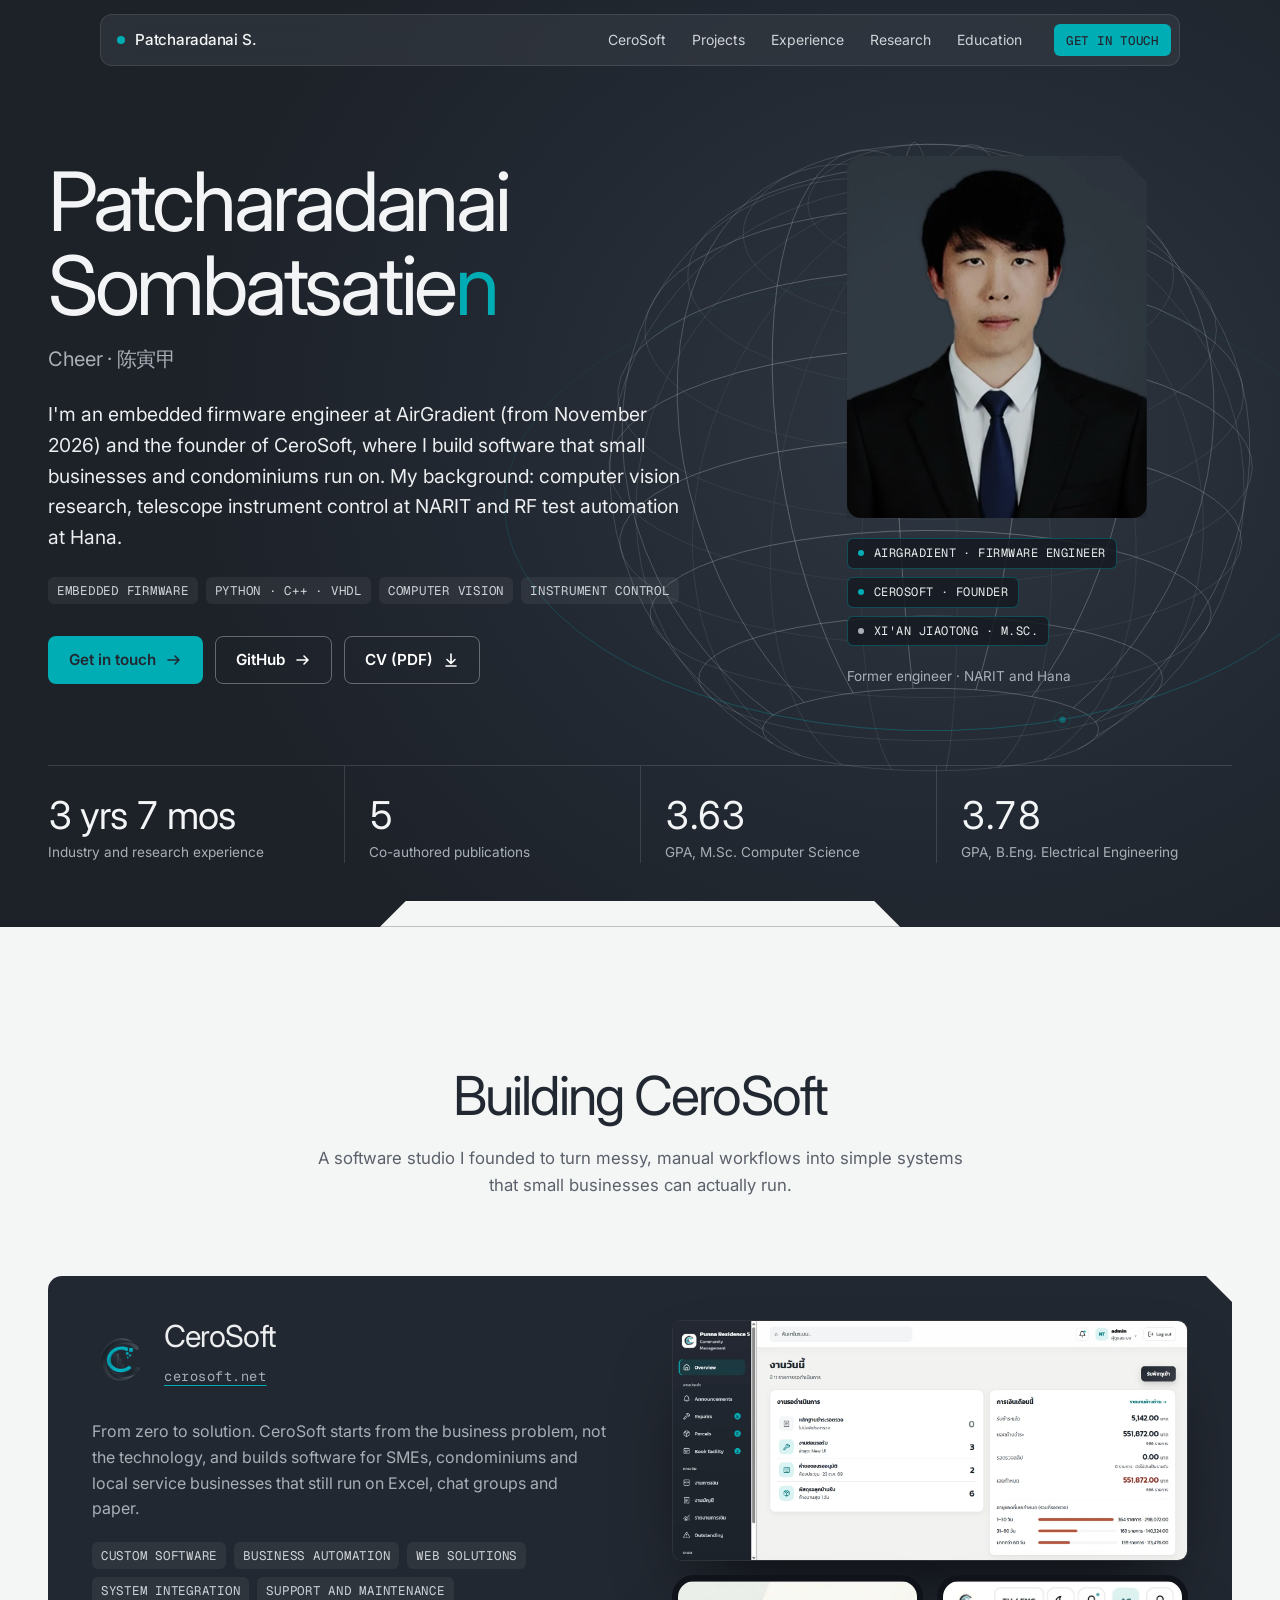
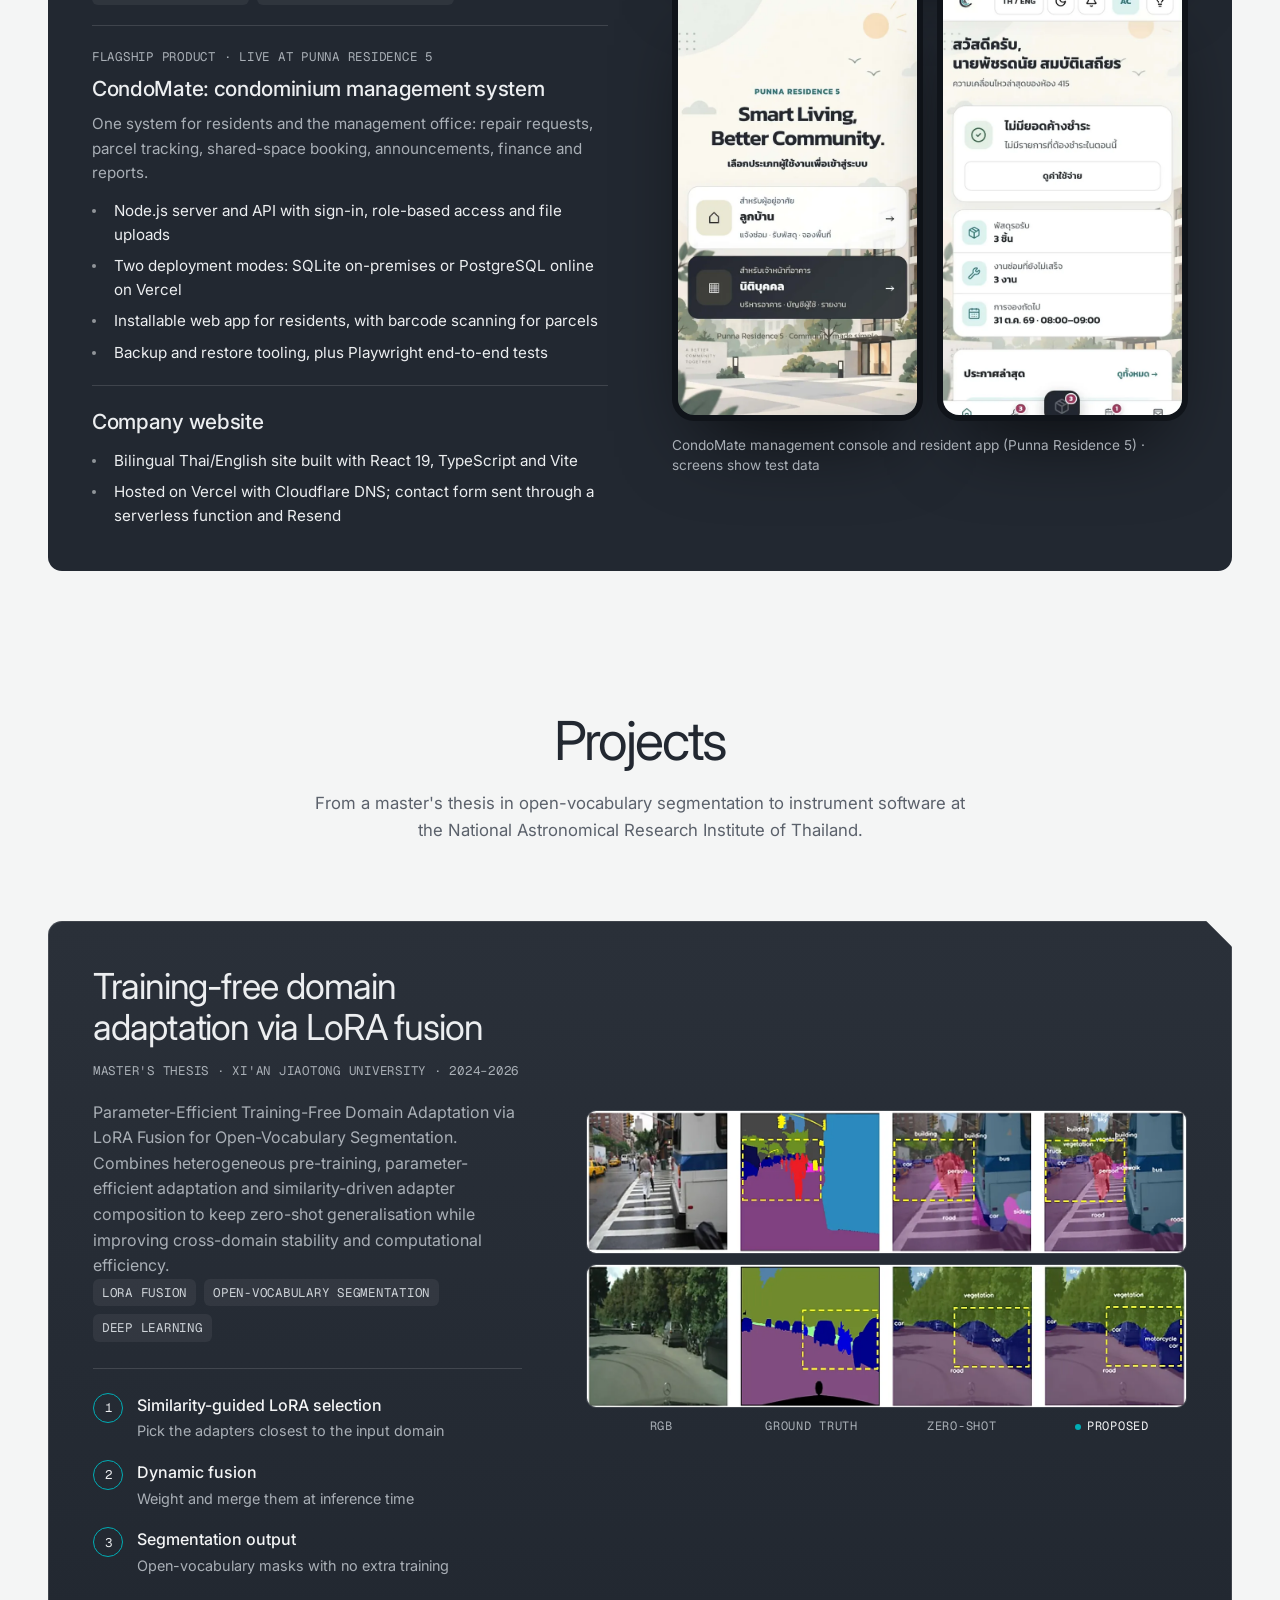
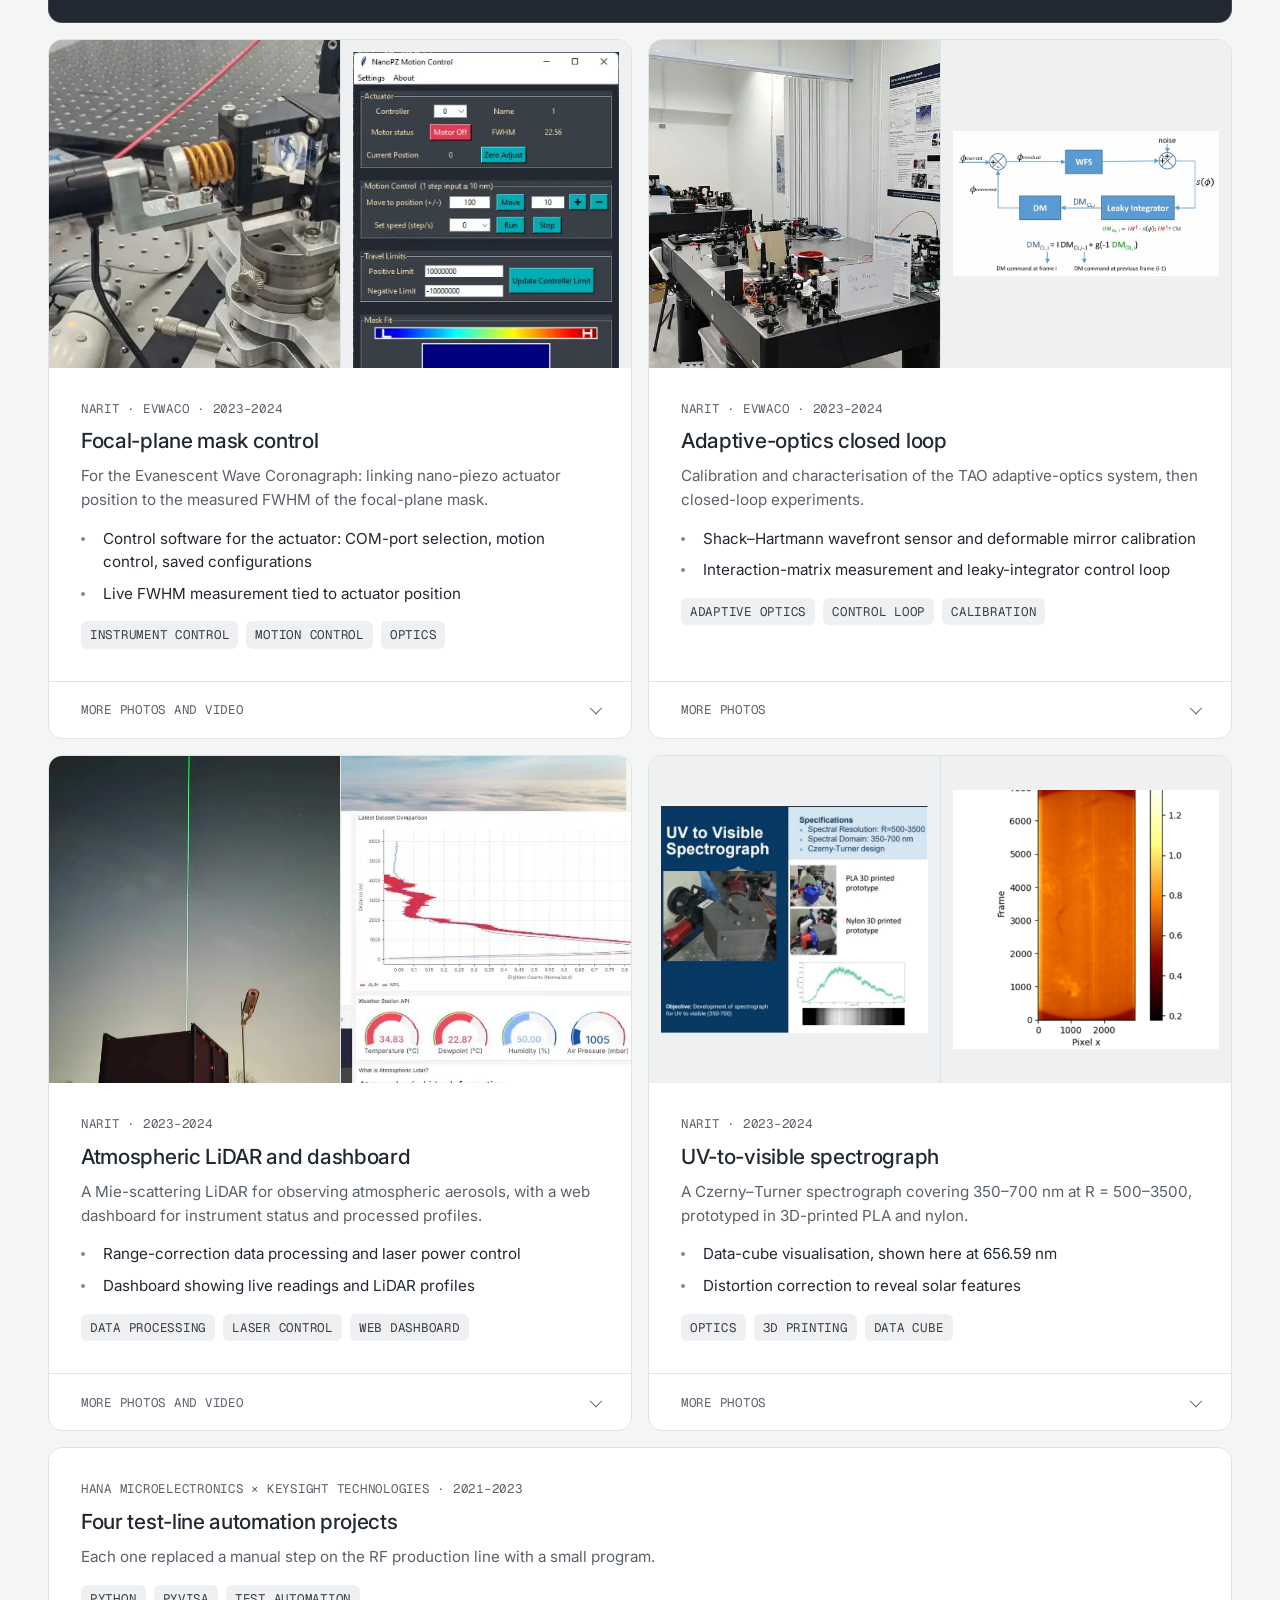
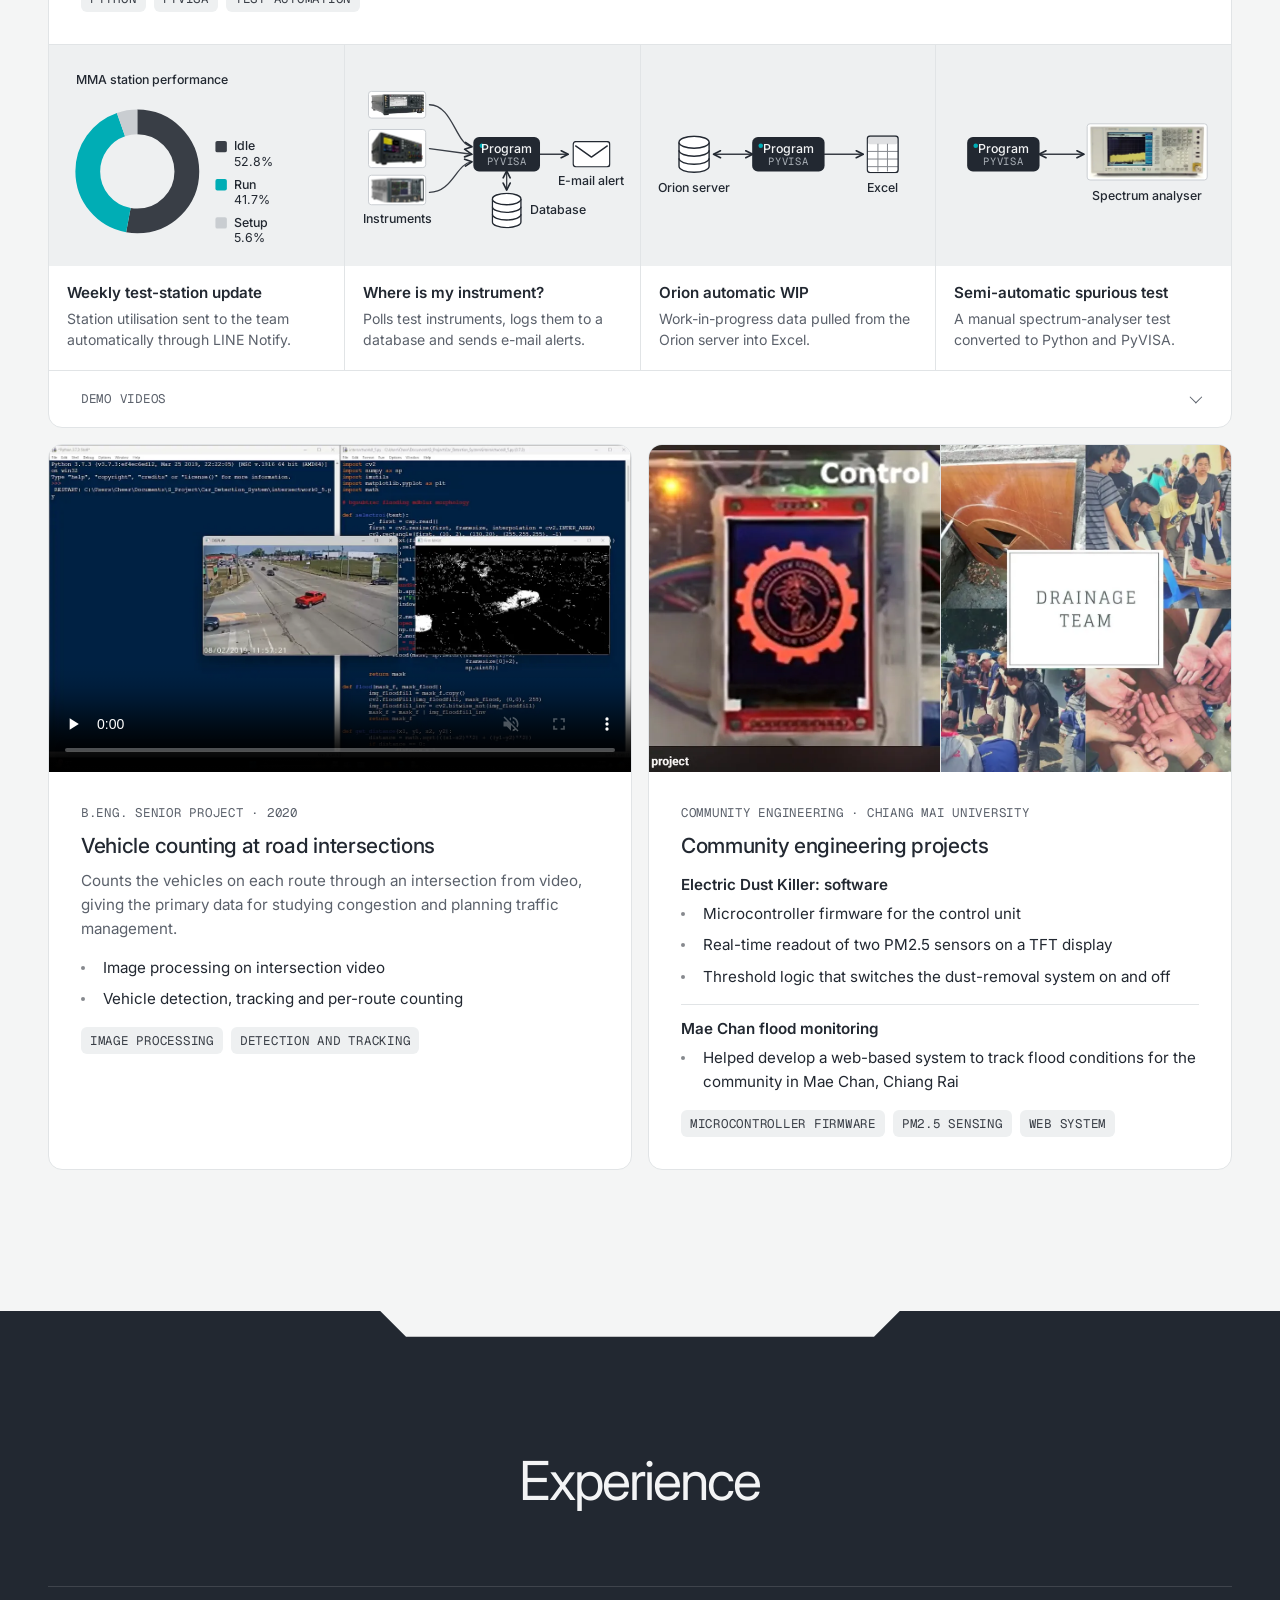
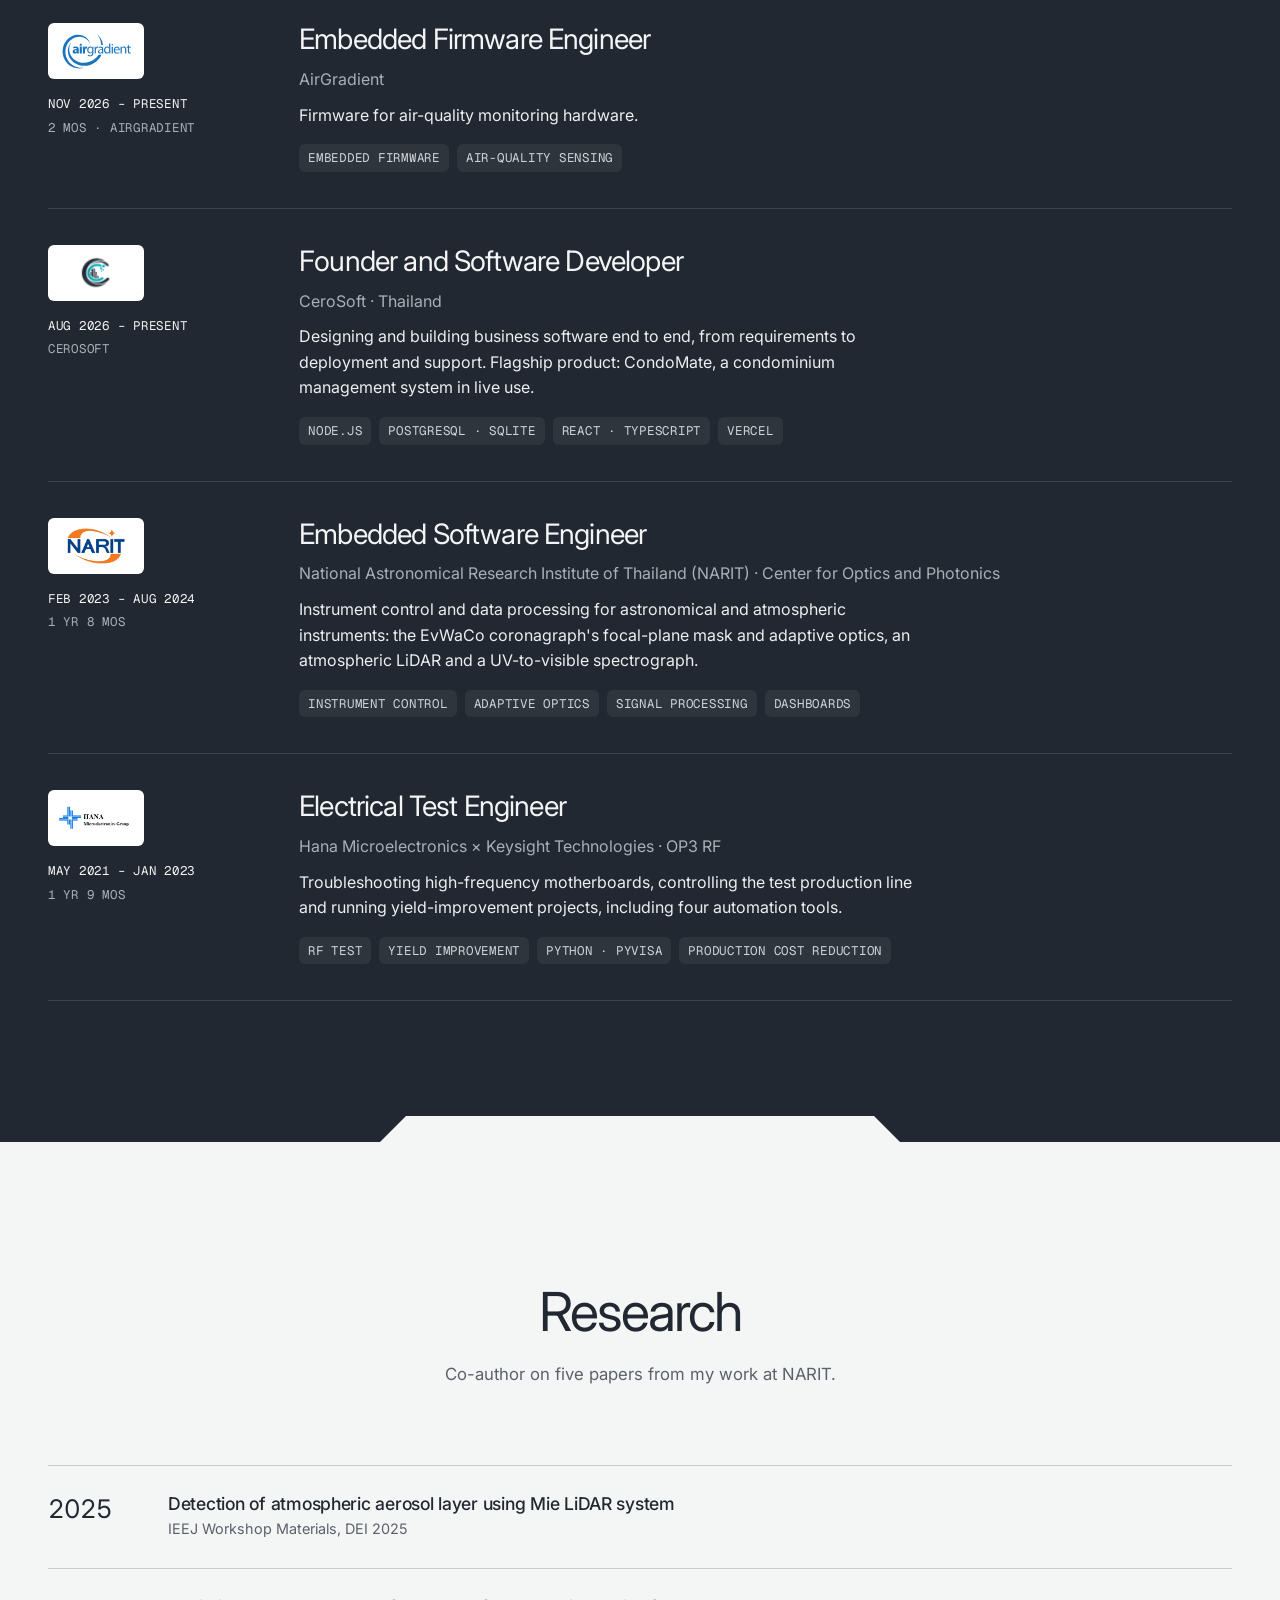
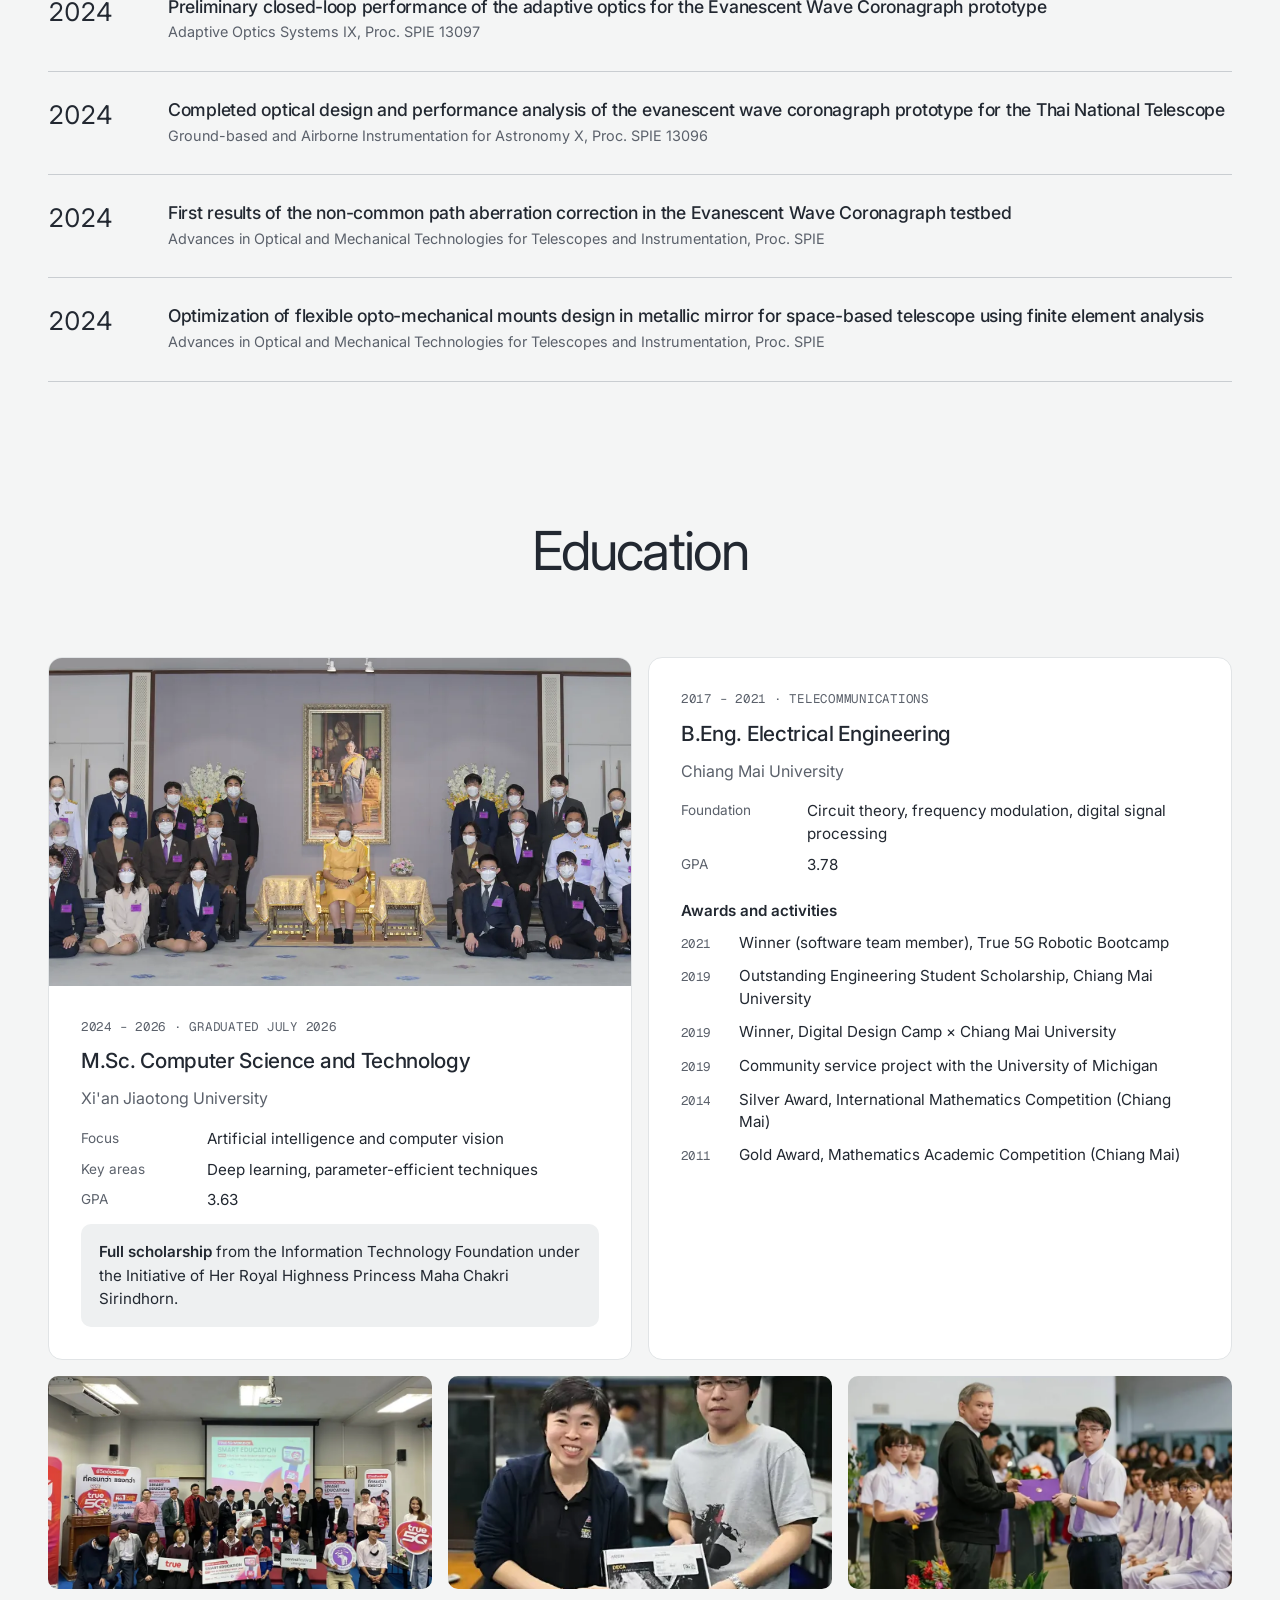
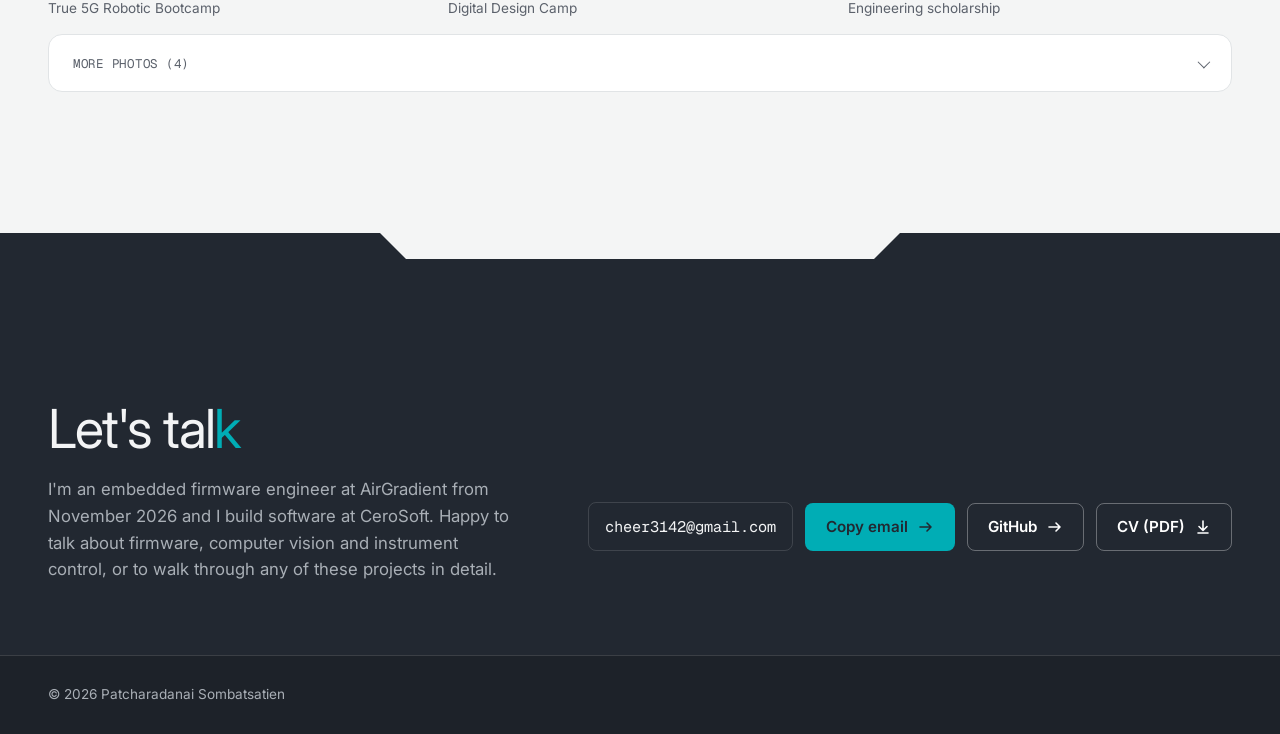
==== commit 8c3e4c3b: "Add CV download button in the hero and contact sections Co-Authored-By: Claude Sonnet 5.5 <noreply@a" ====
--- a/index.html
+++ b/index.html
@@ -49,6 +49,7 @@
       <div class="cta rise" style="--d:1.45s">
         <a class="btn btn-primary" href="#contact">Get in touch <svg viewBox="0 0 16 16" fill="none" stroke="currentColor" stroke-width="1.6" stroke-linecap="round" stroke-linejoin="round" aria-hidden="true"><path d="M2 8h11M9 4l4 4-4 4"/></svg></a>
         <a class="btn btn-ghost" href="https://github.com/Cheer3142" target="_blank" rel="noopener">GitHub <svg viewBox="0 0 16 16" fill="none" stroke="currentColor" stroke-width="1.6" stroke-linecap="round" stroke-linejoin="round" aria-hidden="true"><path d="M2 8h11M9 4l4 4-4 4"/></svg></a>
+        <a class="btn btn-ghost" href="files/Patcharadanai-Sombatsatien-CV.pdf" download>CV (PDF) <svg viewBox="0 0 16 16" fill="none" stroke="currentColor" stroke-width="1.6" stroke-linecap="round" stroke-linejoin="round" aria-hidden="true"><path d="M8 2v9M4 7.5l4 4 4-4M3 14h10"/></svg></a>
       </div>
     </div>
     <div class="hero-figure rise" style="--d:.5s">
@@ -507,6 +508,7 @@
         <a class="mail" id="email" href="mailto:cheer3142@gmail.com">cheer3142@gmail.com</a>
         <button class="btn btn-primary" id="copyBtn" type="button">Copy email <svg viewBox="0 0 16 16" fill="none" stroke="currentColor" stroke-width="1.6" stroke-linecap="round" stroke-linejoin="round" aria-hidden="true"><path d="M2 8h11M9 4l4 4-4 4"/></svg></button>
         <a class="btn btn-ghost" href="https://github.com/Cheer3142" target="_blank" rel="noopener">GitHub <svg viewBox="0 0 16 16" fill="none" stroke="currentColor" stroke-width="1.6" stroke-linecap="round" stroke-linejoin="round" aria-hidden="true"><path d="M2 8h11M9 4l4 4-4 4"/></svg></a>
+        <a class="btn btn-ghost" href="files/Patcharadanai-Sombatsatien-CV.pdf" download>CV (PDF) <svg viewBox="0 0 16 16" fill="none" stroke="currentColor" stroke-width="1.6" stroke-linecap="round" stroke-linejoin="round" aria-hidden="true"><path d="M8 2v9M4 7.5l4 4 4-4M3 14h10"/></svg></a>
       </div>
       <div class="toast" id="toast" role="status" aria-live="polite"></div>
     </div>
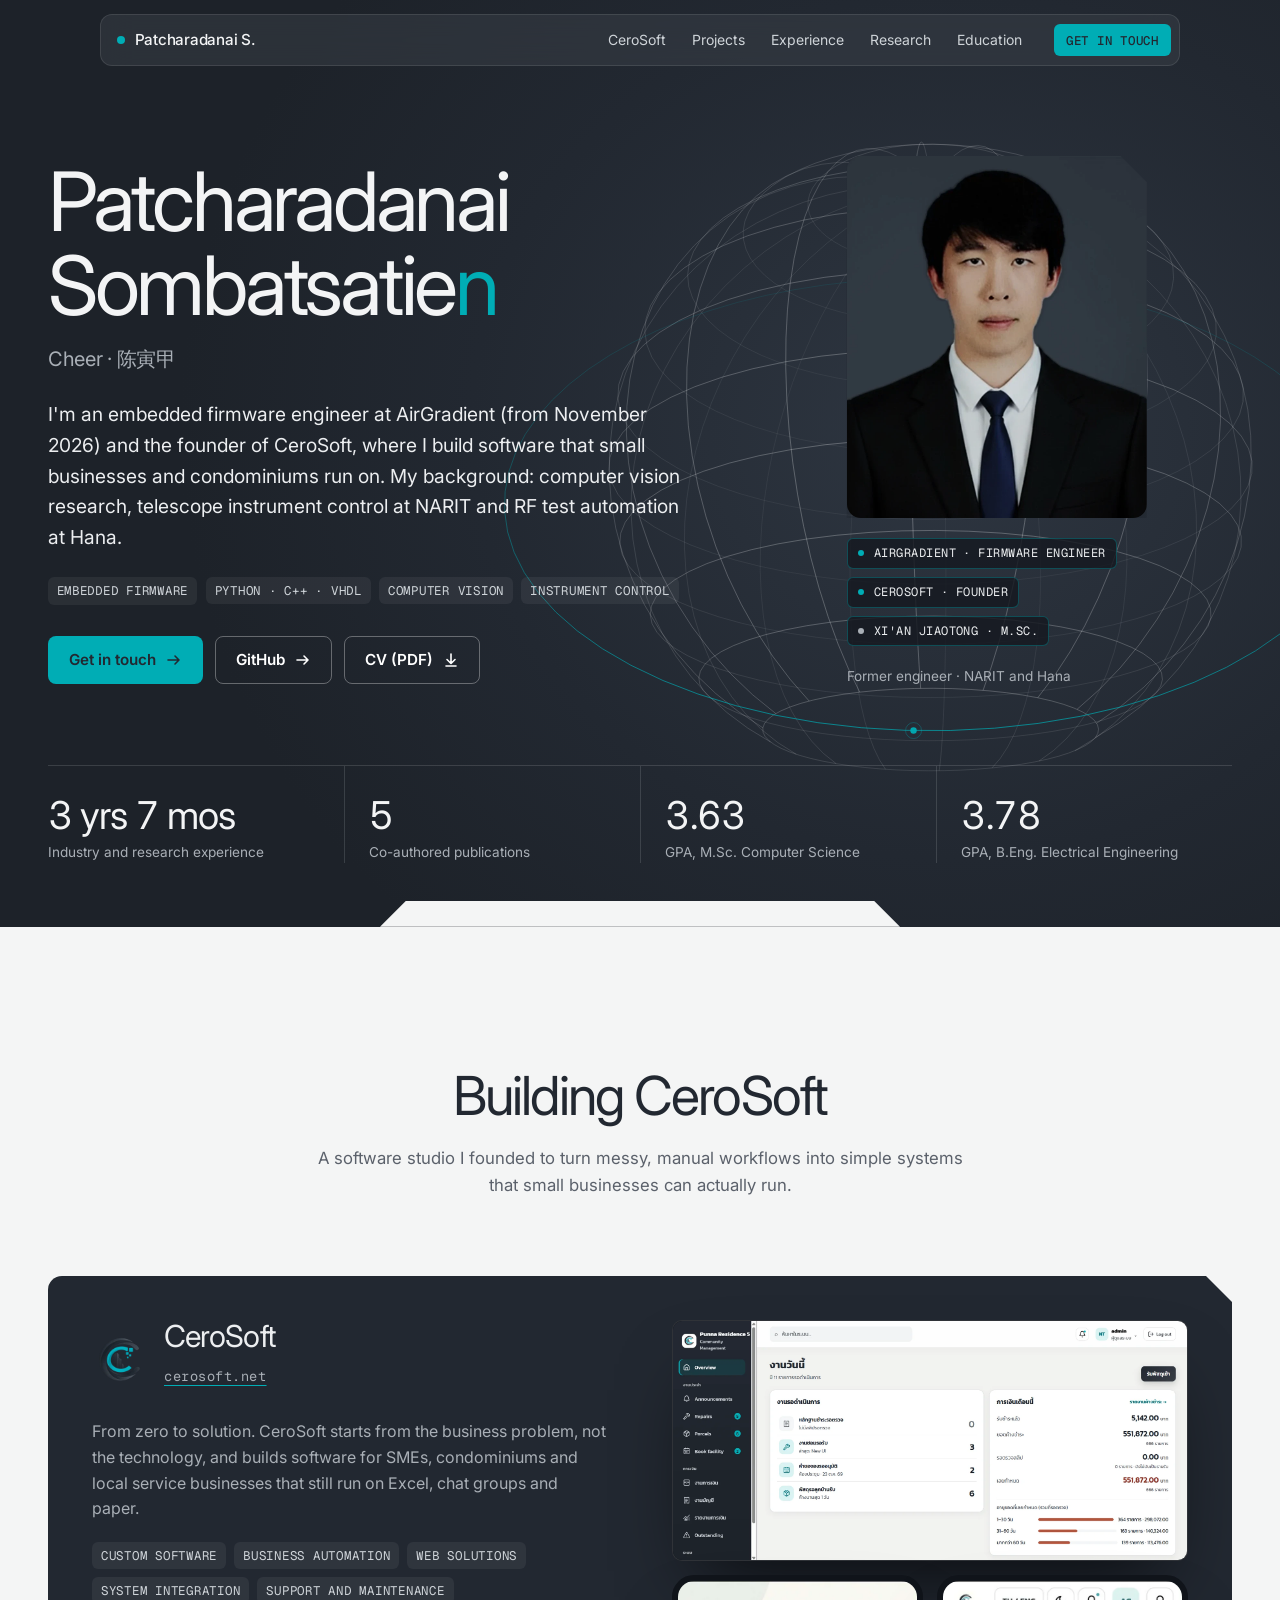
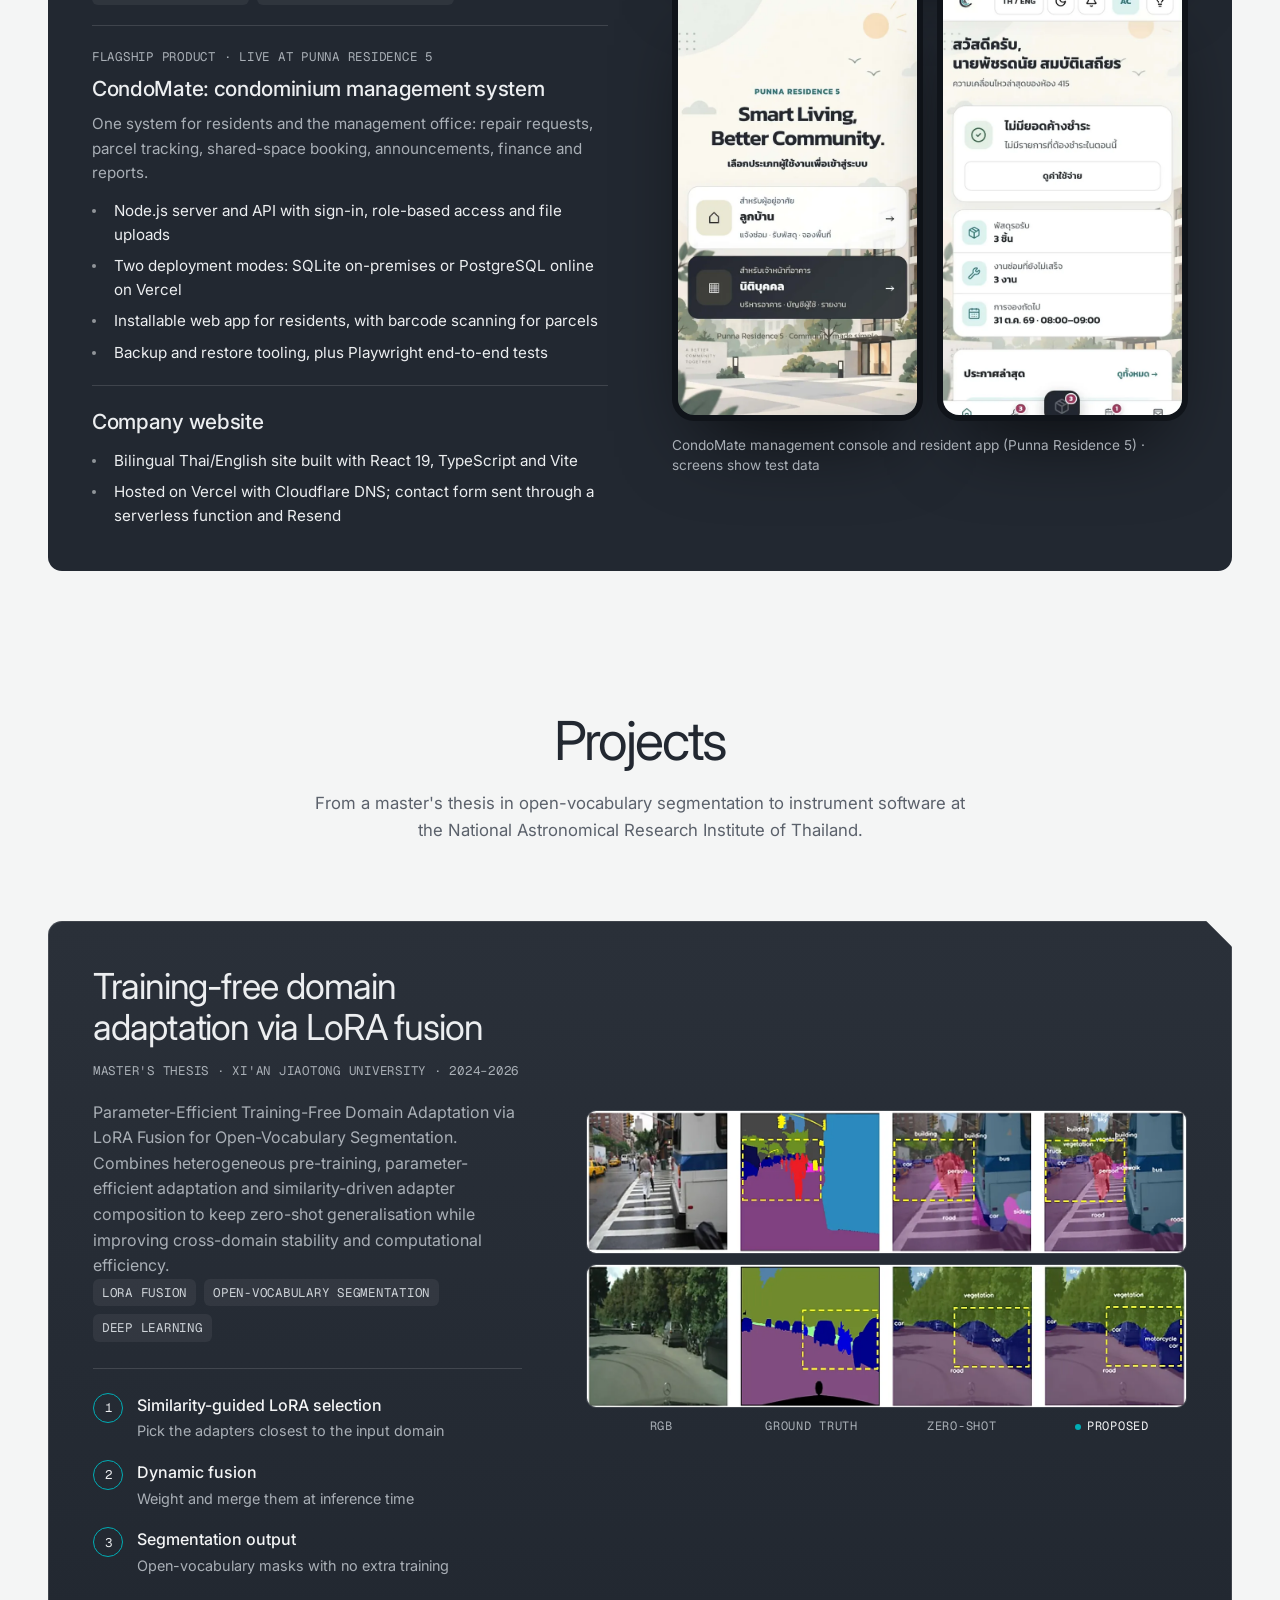
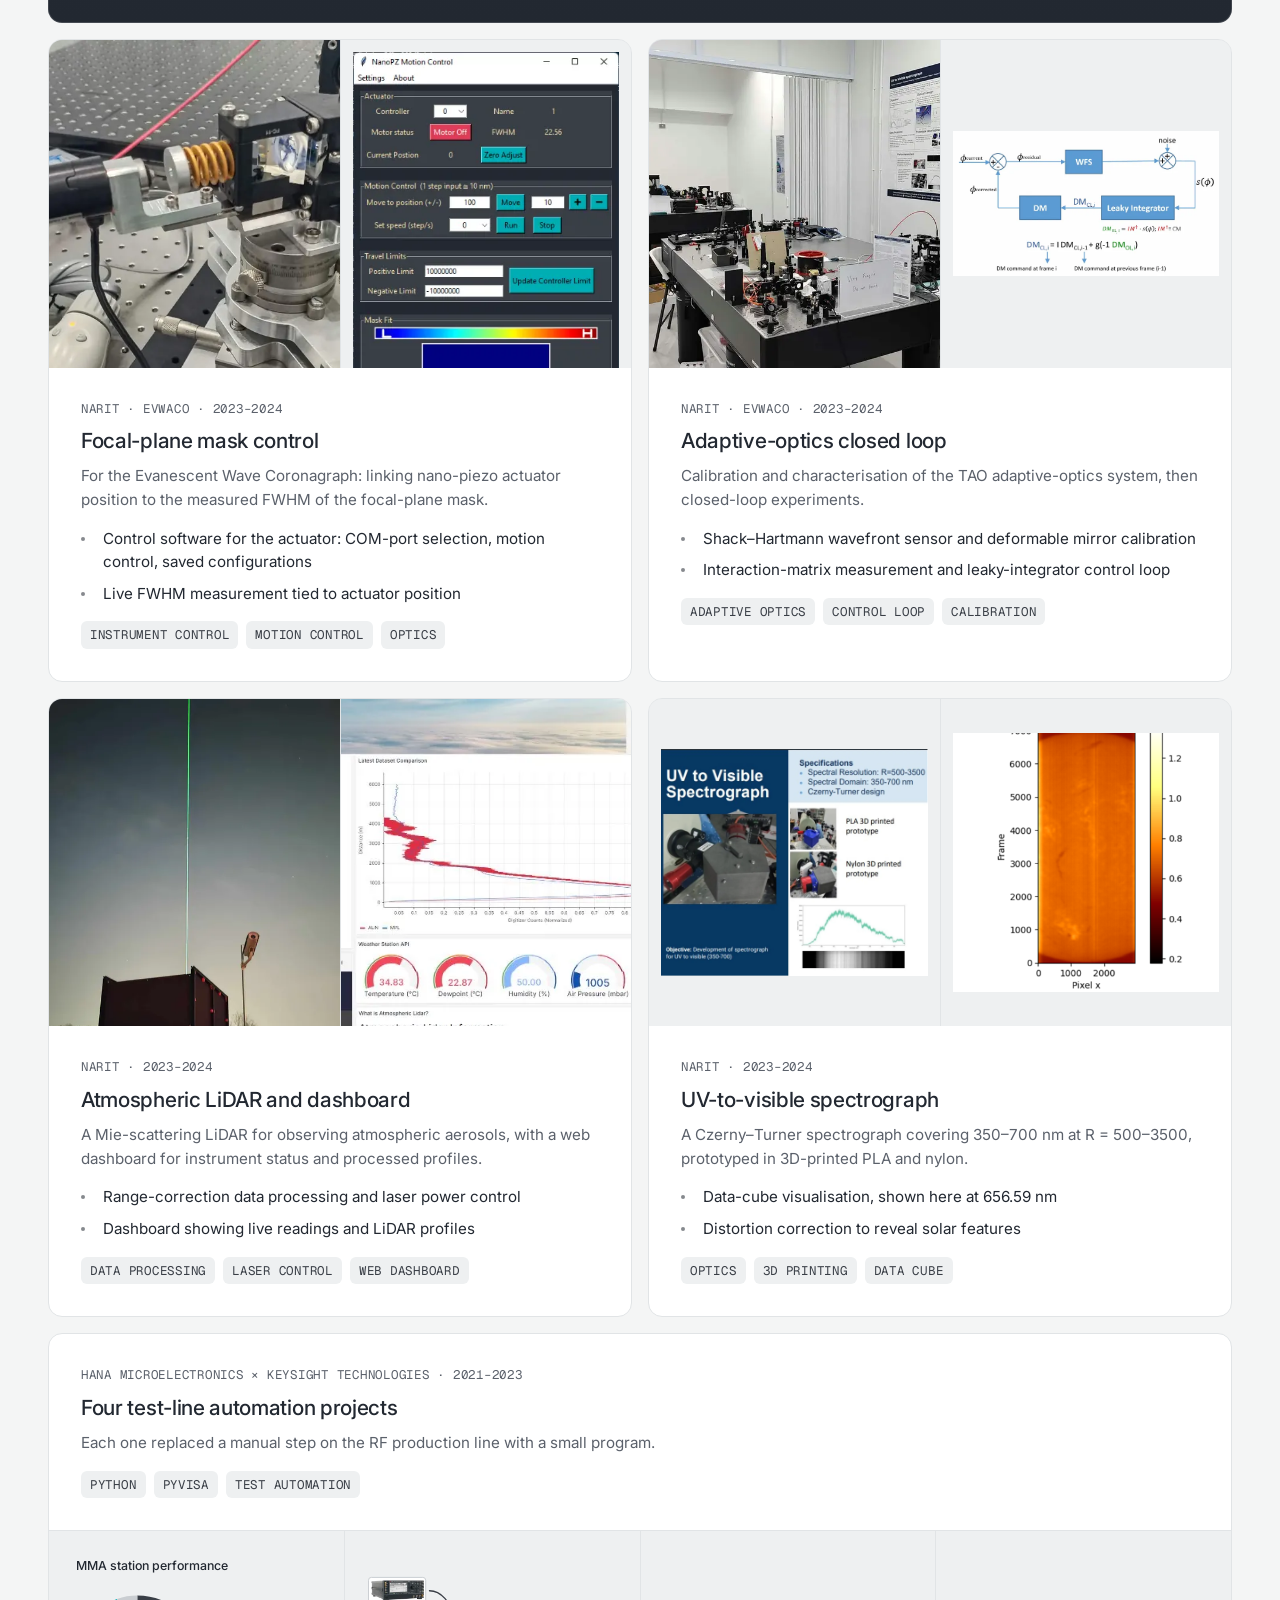
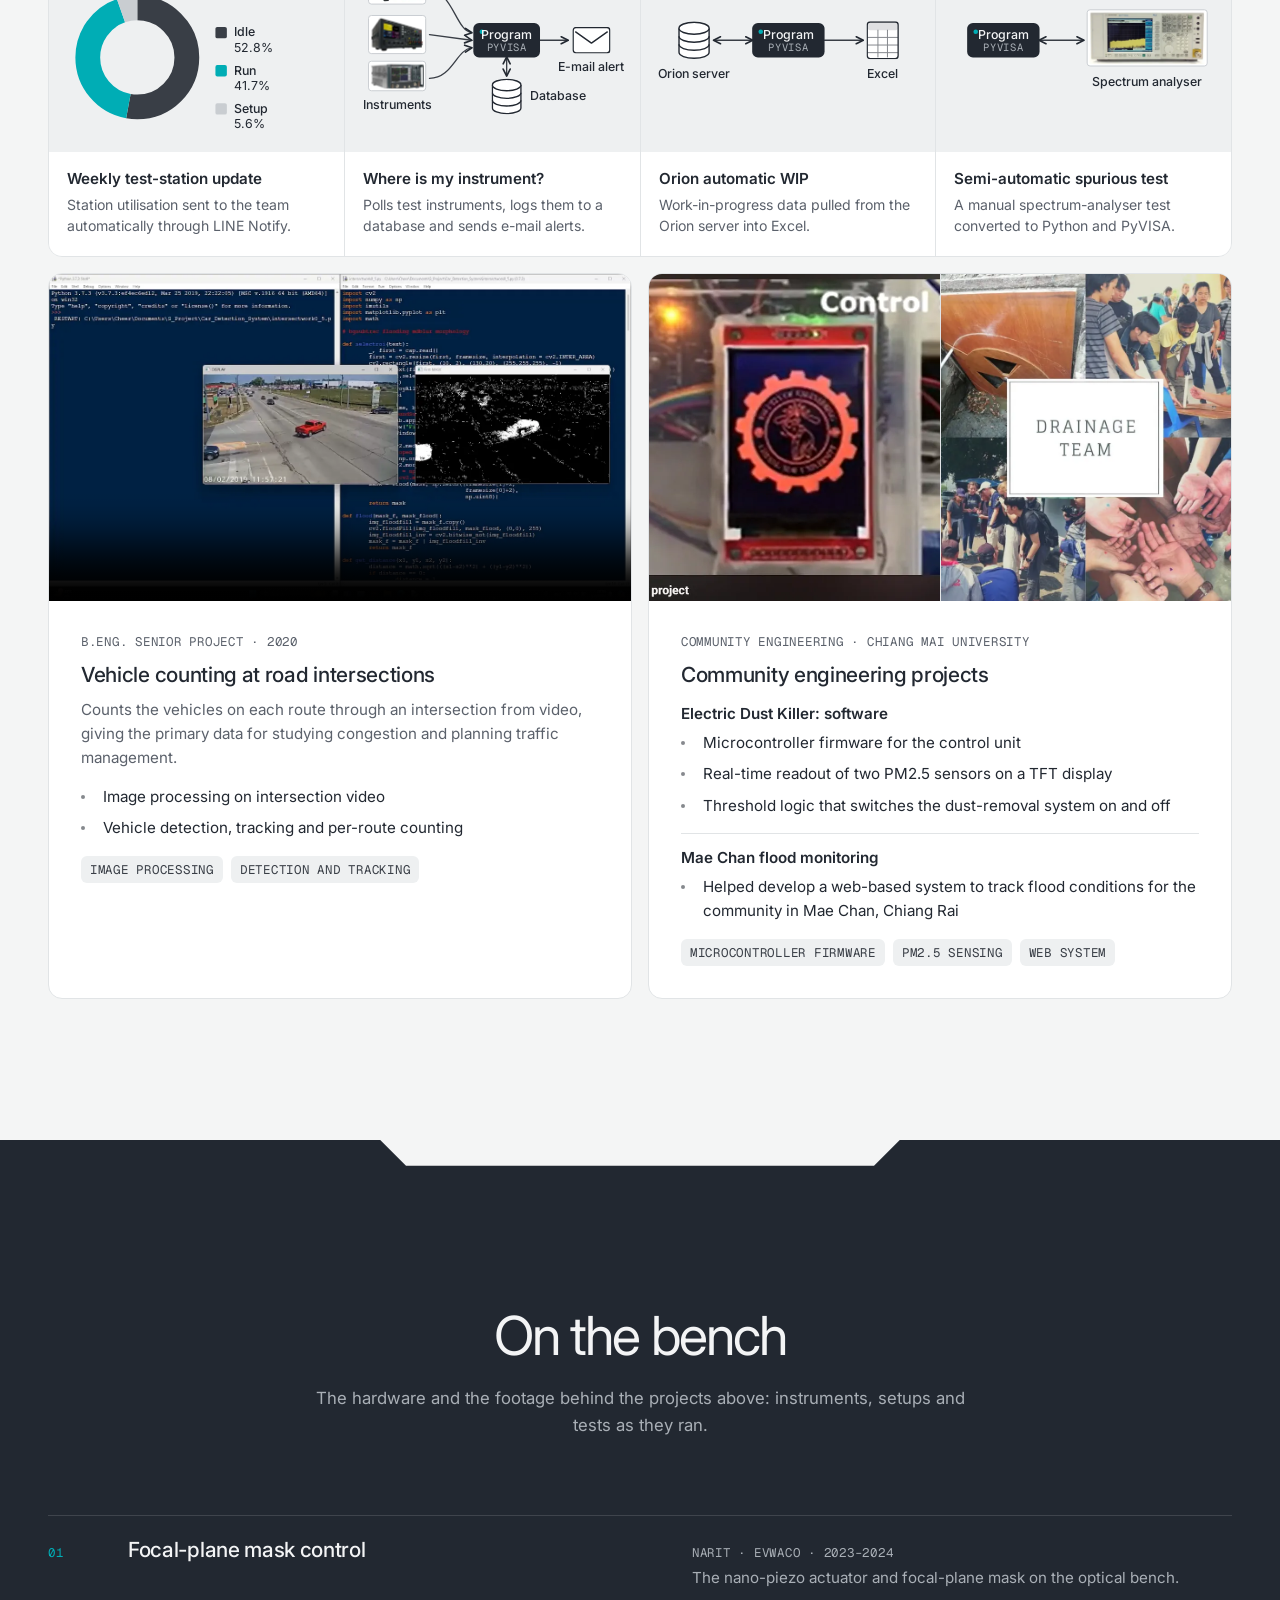
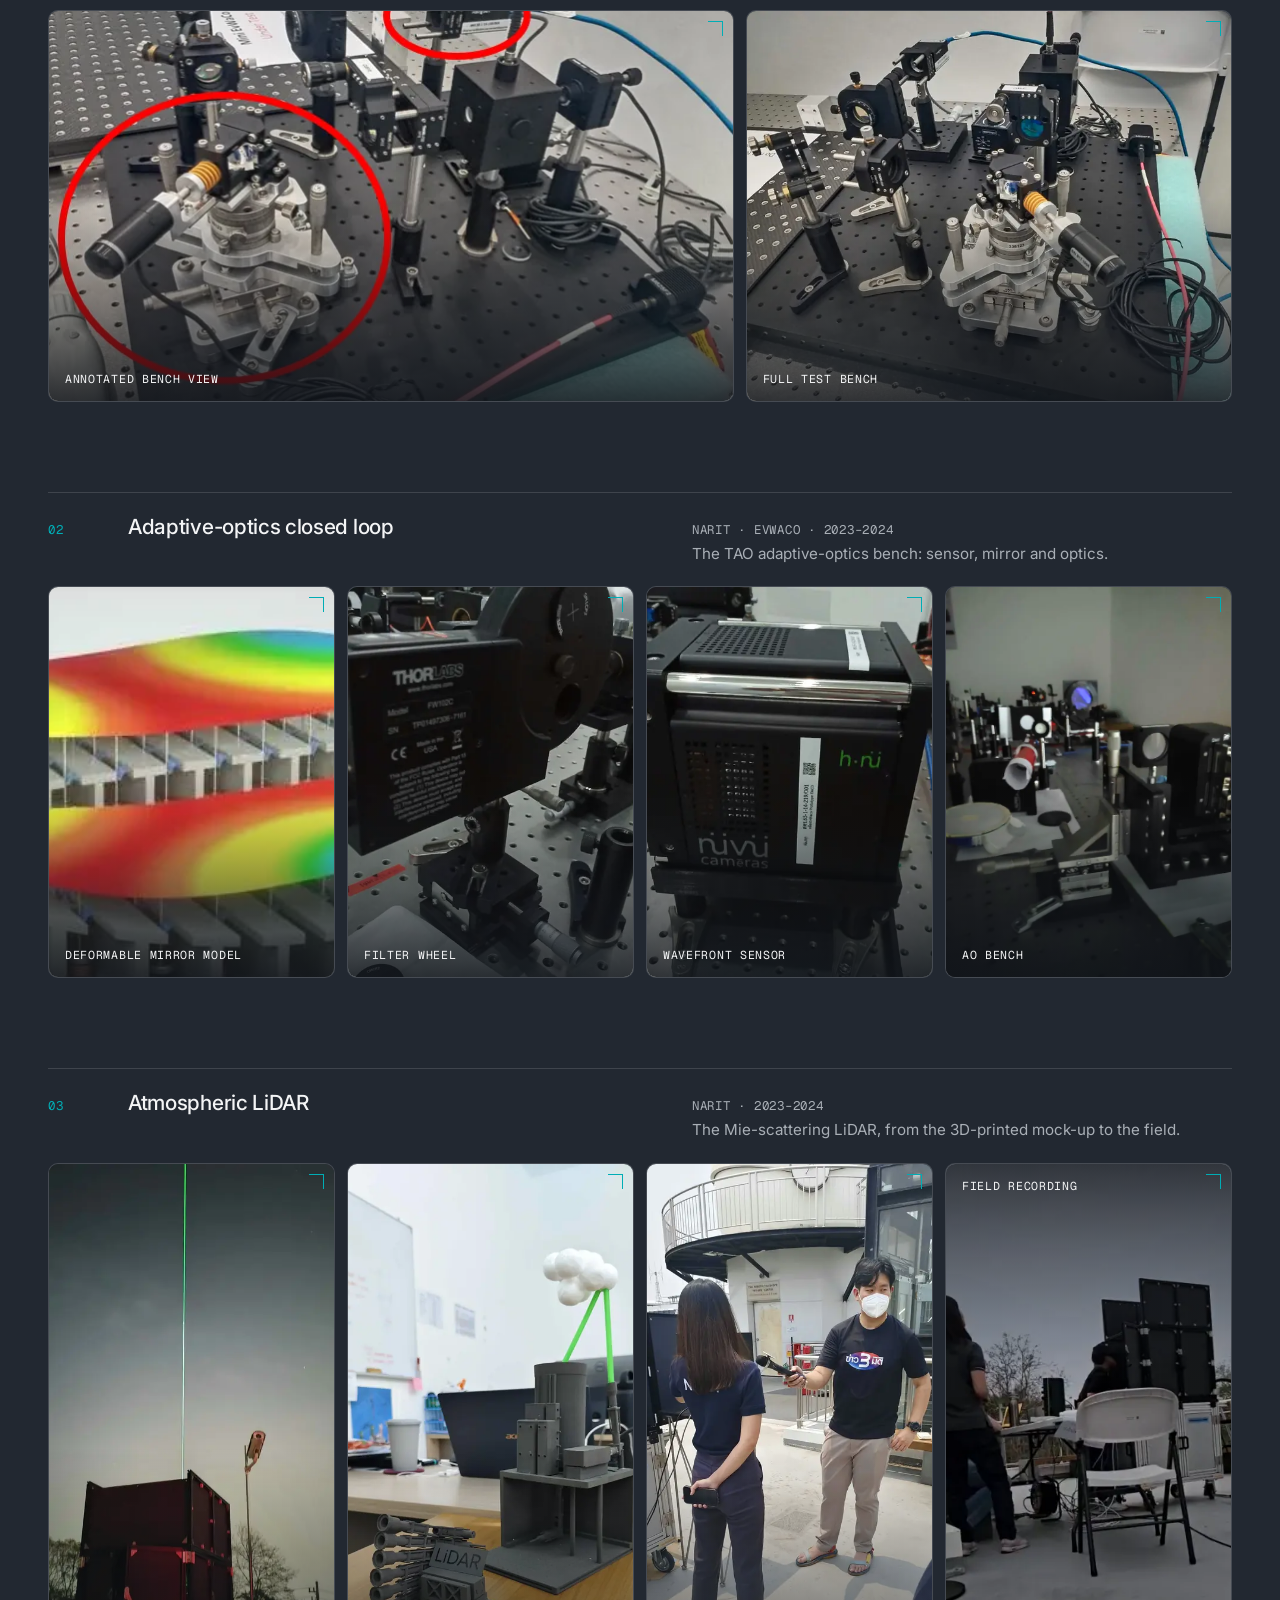
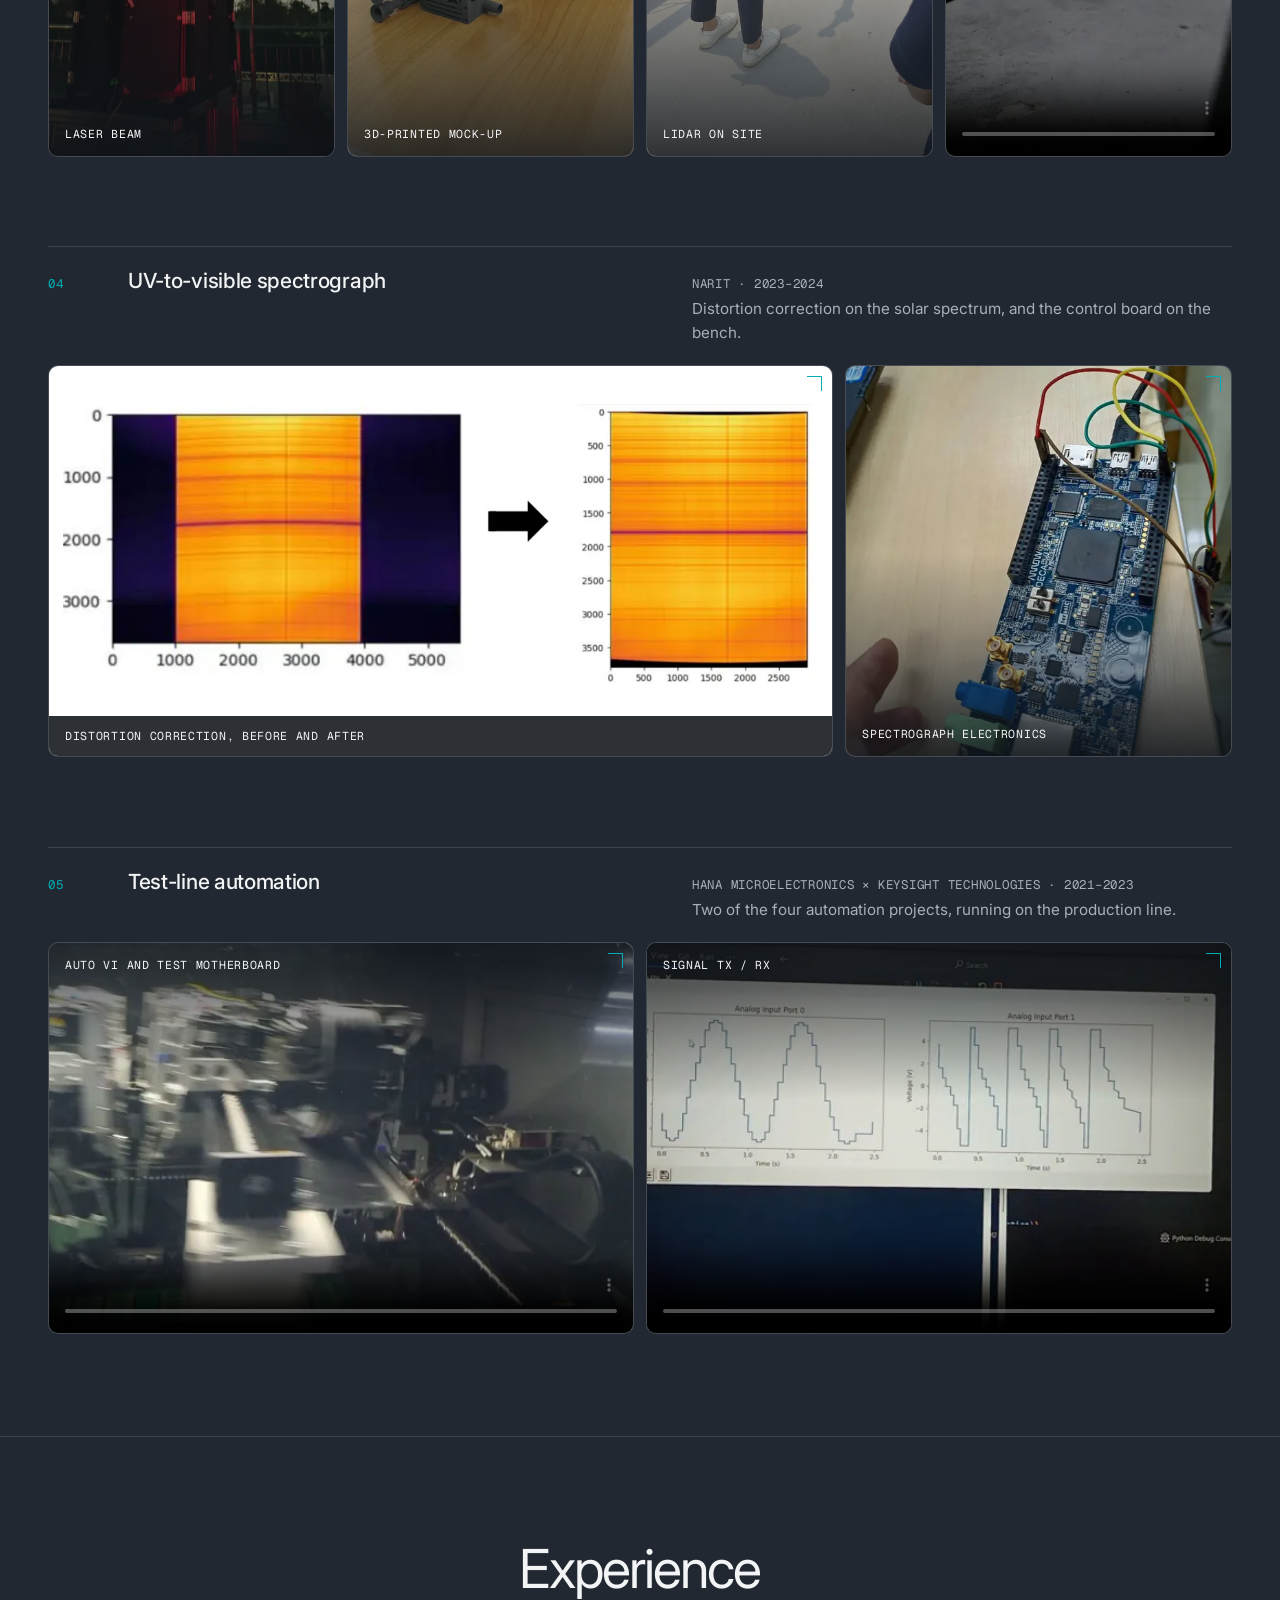
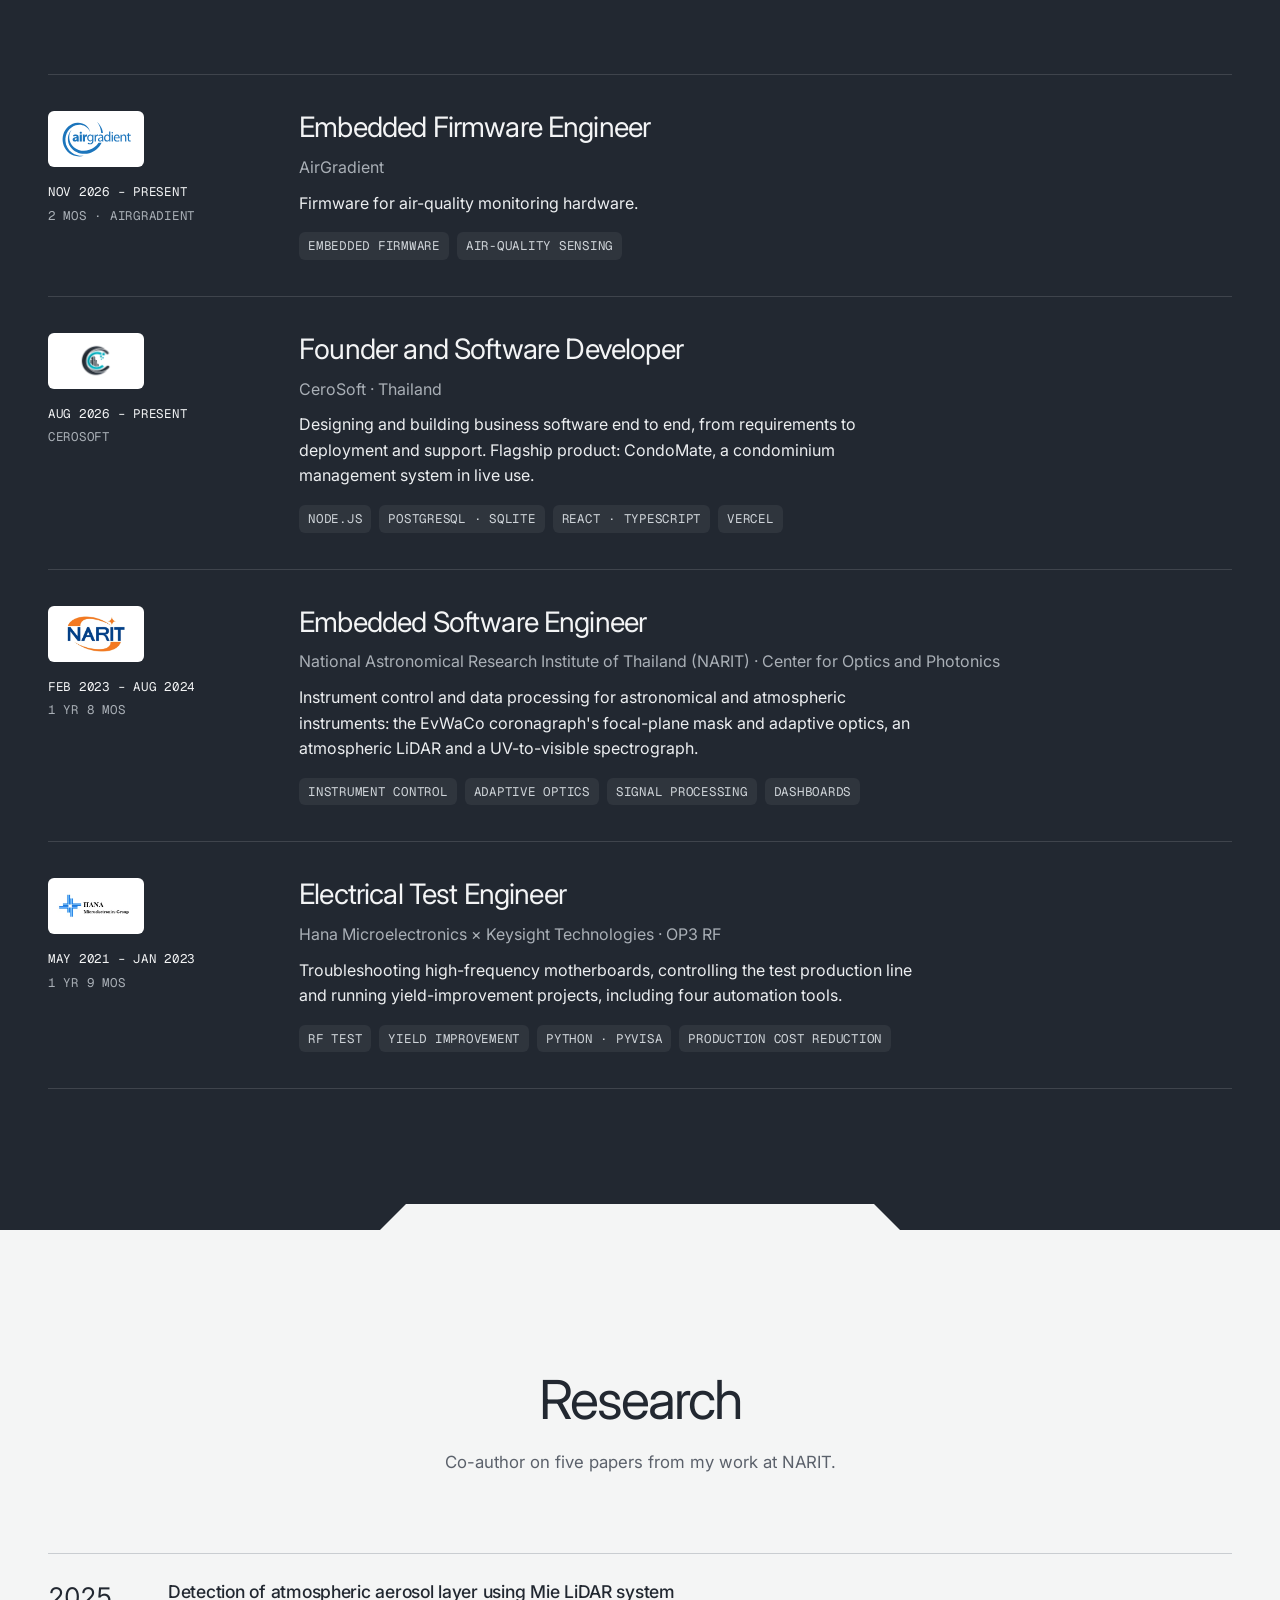
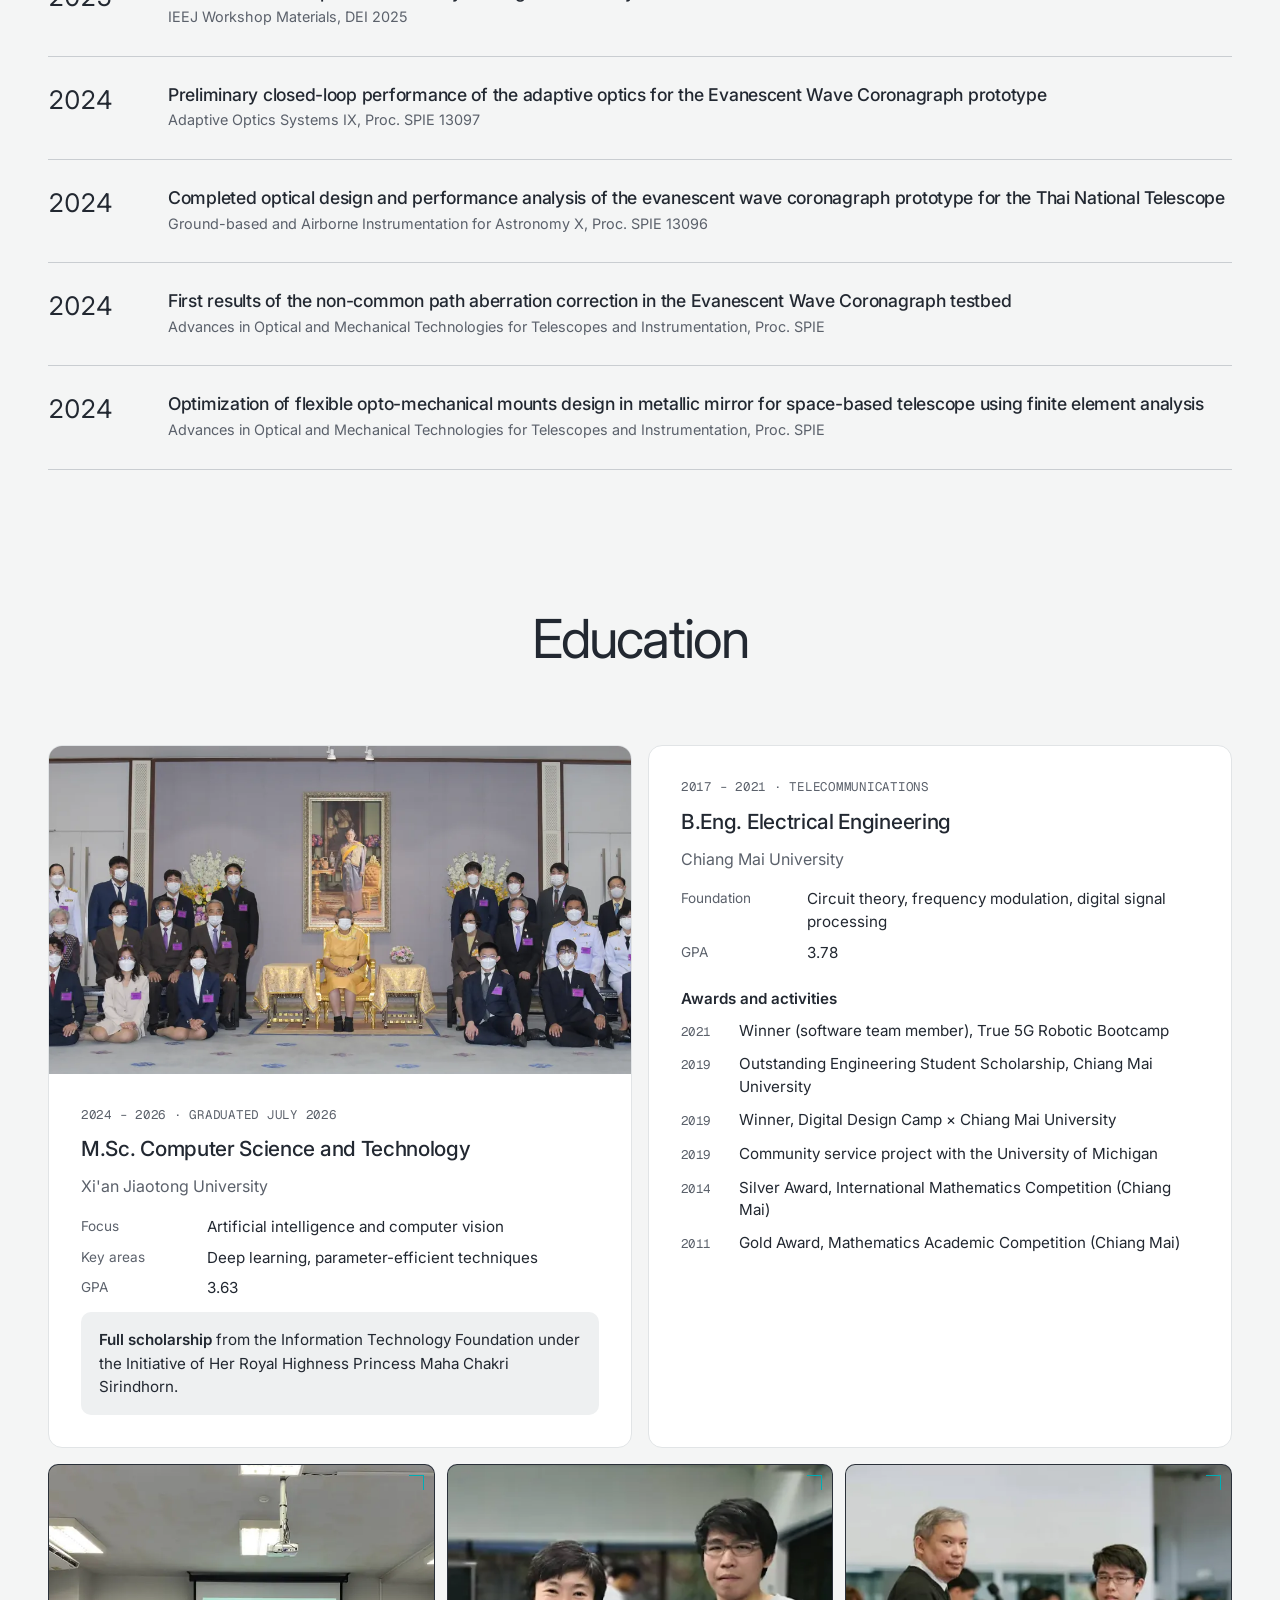
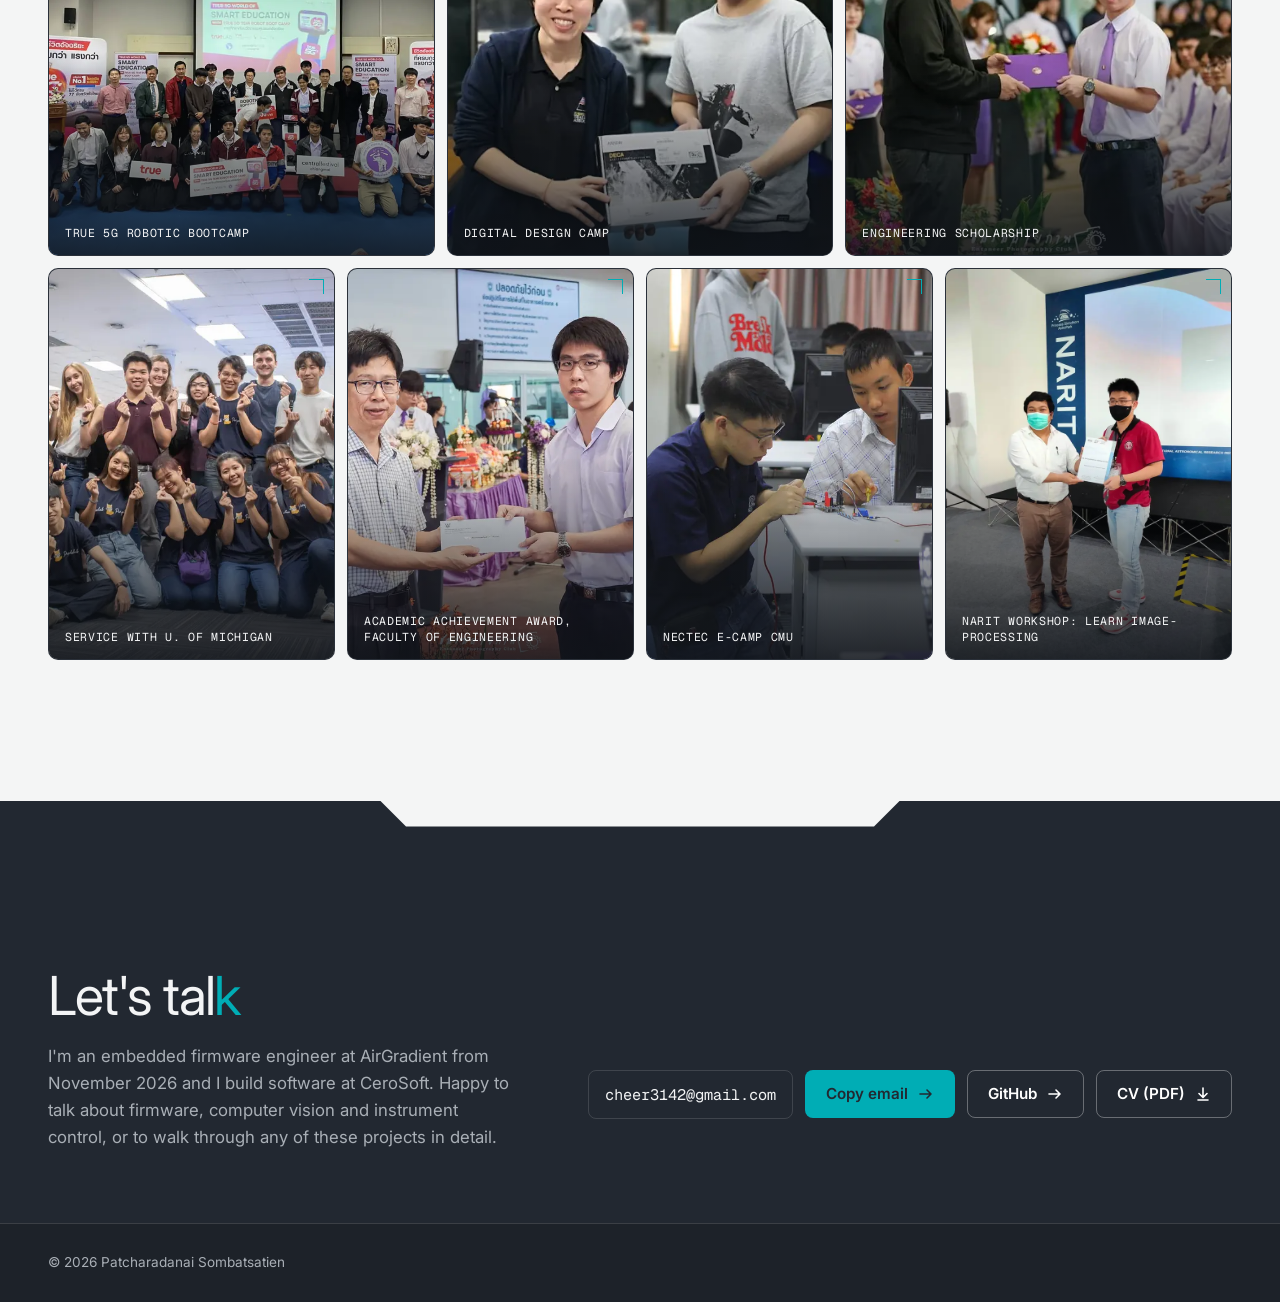
==== commit a25f4b7c: "Replace hidden "More photos" with open "On the bench" bento gallery Remove the Translating state and" ====
--- a/index.html
+++ b/index.html
@@ -168,20 +168,6 @@
           </ul>
           <div class="focus stack"><span class="tag">Instrument control</span><span class="tag">Motion control</span><span class="tag">Optics</span></div>
         </div>
-        <details class="more">
-          <summary>More photos and video</summary>
-        <div class="thumbs">
-          <figure><img src="img/fpm-bench.webp" alt="Optical bench with the nano-piezo actuator and focal-plane mask, with parts circled in red" width="686" height="473" loading="lazy"><figcaption>Annotated bench view</figcaption></figure>
-          <figure><img src="img/fpm-bench-full.webp" alt="Full focal-plane mask test bench with optics and actuator" width="900" height="675" loading="lazy"><figcaption>Full test bench</figcaption></figure>
-        </div>
-        <div class="demo">
-          <video src="video/translating-state.mp4" poster="img/poster-translating-state.webp" controls muted playsinline preload="none" aria-label="Recording of the actuator control software running during a translation move"></video>
-          <div class="sub">
-            <h4>Translating state</h4>
-            <p>The control software running while the actuator moves the focal-plane mask.</p>
-          </div>
-        </div>
-        </details>
       </article>
 
       <article class="card">
@@ -199,15 +185,6 @@
           </ul>
           <div class="focus stack"><span class="tag">Adaptive optics</span><span class="tag">Control loop</span><span class="tag">Calibration</span></div>
         </div>
-        <details class="more">
-          <summary>More photos</summary>
-        <div class="thumbs">
-          <figure><img src="img/ao-dm-crop.webp" alt="Surface model of the deformable mirror, coloured by height" width="480" height="270" loading="lazy"><figcaption>Deformable mirror model</figcaption></figure>
-          <figure><img src="img/ao-flip-mirror.webp" alt="Filter wheel on the optical bench, with a Thorlabs camera behind it" width="900" height="675" loading="lazy"><figcaption>Filter wheel</figcaption></figure>
-          <figure><img src="img/ao-wfs.webp" alt="Wavefront sensor camera mounted on the optical table" width="900" height="675" loading="lazy"><figcaption>Wavefront sensor</figcaption></figure>
-          <figure><img src="img/ao-lab.webp" alt="Adaptive-optics bench with the beam path and mounts" width="900" height="1599" loading="lazy"><figcaption>AO bench</figcaption></figure>
-        </div>
-        </details>
       </article>
 
       <article class="card">
@@ -225,21 +202,6 @@
           </ul>
           <div class="focus stack"><span class="tag">Data processing</span><span class="tag">Laser control</span><span class="tag">Web dashboard</span></div>
         </div>
-        <details class="more">
-          <summary>More photos and video</summary>
-        <div class="thumbs tall">
-          <figure><img src="img/lidar-beam.webp" alt="LiDAR station firing a green laser beam into the evening sky" width="720" height="1279" loading="lazy"><figcaption>Laser beam</figcaption></figure>
-          <figure><img src="img/lidar-mockup.webp" alt="3D-printed LiDAR mock-up with a green beam and a cloud model" width="720" height="1279" loading="lazy"><figcaption>3D-printed mock-up</figcaption></figure>
-          <figure><img src="img/lidar-site.webp" alt="Two team members next to the LiDAR on site" width="720" height="1279" loading="lazy"><figcaption>LiDAR on site</figcaption></figure>
-        </div>
-        <div class="demo">
-          <video src="video/lidar-field.mp4" poster="img/poster-lidar-field.webp" controls muted playsinline preload="none" aria-label="Field recording of the LiDAR system"></video>
-          <div class="sub">
-            <h4>Field recording</h4>
-            <p>The LiDAR system set up and running outdoors with the team.</p>
-          </div>
-        </div>
-        </details>
       </article>
 
       <article class="card">
@@ -257,19 +219,6 @@
           </ul>
           <div class="focus stack"><span class="tag">Optics</span><span class="tag">3D printing</span><span class="tag">Data cube</span></div>
         </div>
-        <details class="more">
-          <summary>More photos</summary>
-        <div class="thumbs contain">
-          <figure><img src="img/spectro-correct.webp" alt="Solar spectrum before and after distortion correction" width="600" height="300" loading="lazy"><figcaption>Distortion correction, before and after</figcaption></figure>
-        </div>
-        <div class="demo">
-          <img src="img/uv-board.webp" alt="Blue FPGA development board with jumper wires on a desk" width="720" height="960" loading="lazy">
-          <div class="sub">
-            <h4>Spectrograph electronics</h4>
-            <p>The control board used with the UV-to-visible spectrograph, on the bench.</p>
-          </div>
-        </div>
-        </details>
       </article>
 
       <article class="card wide">
@@ -315,20 +264,6 @@
 </svg></div>
             <figcaption><b>Semi-automatic spurious test</b><span>A manual spectrum-analyser test converted to Python and PyVISA.</span></figcaption></figure>
         </div>
-        <details class="more">
-          <summary>Demo videos</summary>
-        <div class="demo">
-          <video src="video/line-notify.mp4" poster="img/line-notify.webp" controls muted playsinline preload="none" aria-label="Phone recording of the weekly station update arriving in LINE"></video>
-          <div class="sub">
-            <h4>The weekly update arriving in the team's LINE group</h4>
-            <p>Station status and equipment summaries are generated and pushed each week, so nobody compiles the report by hand.</p>
-          </div>
-        </div>
-        <div class="clips">
-          <figure><video src="video/auto-vi-test-motherboard.mp4" poster="img/poster-auto-vi-test-motherboard.webp" controls muted playsinline preload="none" aria-label="Auto VI and motherboard test fixture in operation"></video><figcaption>Auto VI and test motherboard</figcaption></figure>
-          <figure><video src="video/signal-tx-rx.mp4" poster="img/poster-signal-tx-rx.webp" controls muted playsinline preload="none" aria-label="Signal TX and RX test screen recording"></video><figcaption>Signal TX / RX</figcaption></figure>
-        </div>
-        </details>
       </article>
 
       <article class="card">
@@ -376,7 +311,55 @@
   </div>
 </section>
 
-<section id="experience" class="section dark notch-top notch-bottom">
+<section id="gallery" class="section dark notch-top gallery" aria-labelledby="galleryTitle">
+  <div class="wrap">
+    <div class="statement-head">
+      <h2 id="galleryTitle">On the bench</h2>
+      <p>The hardware and the footage behind the projects above: instruments, setups and tests as they ran.</p>
+    </div>
+    <div class="reel">
+      <header class="reel-head"><span class="label">01</span><h3>Focal-plane mask control</h3><p><span class="meta">NARIT · EvWaCo · 2023–2024</span>The nano-piezo actuator and focal-plane mask on the optical bench.</p></header>
+      <div class="bento">
+        <figure class="tile c7 r2"><img src="img/fpm-bench.webp" alt="Optical bench with the nano-piezo actuator and focal-plane mask, with parts circled in red" loading="lazy"><figcaption>Annotated bench view</figcaption></figure>
+        <figure class="tile c5 r2"><img src="img/fpm-bench-full.webp" alt="Full focal-plane mask test bench with optics and actuator" loading="lazy"><figcaption>Full test bench</figcaption></figure>
+      </div>
+    </div>
+    <div class="reel">
+      <header class="reel-head"><span class="label">02</span><h3>Adaptive-optics closed loop</h3><p><span class="meta">NARIT · EvWaCo · 2023–2024</span>The TAO adaptive-optics bench: sensor, mirror and optics.</p></header>
+      <div class="bento">
+        <figure class="tile c3 r2"><img src="img/ao-dm-crop.webp" alt="Surface model of the deformable mirror, coloured by height" loading="lazy"><figcaption>Deformable mirror model</figcaption></figure>
+        <figure class="tile c3 r2"><img src="img/ao-flip-mirror.webp" alt="Filter wheel on the optical bench, with a Thorlabs camera behind it" loading="lazy"><figcaption>Filter wheel</figcaption></figure>
+        <figure class="tile c3 r2"><img src="img/ao-wfs.webp" alt="Wavefront sensor camera mounted on the optical table" loading="lazy"><figcaption>Wavefront sensor</figcaption></figure>
+        <figure class="tile c3 r2"><img src="img/ao-lab.webp" alt="Adaptive-optics bench with the beam path and mounts" loading="lazy"><figcaption>AO bench</figcaption></figure>
+      </div>
+    </div>
+    <div class="reel">
+      <header class="reel-head"><span class="label">03</span><h3>Atmospheric LiDAR</h3><p><span class="meta">NARIT · 2023–2024</span>The Mie-scattering LiDAR, from the 3D-printed mock-up to the field.</p></header>
+      <div class="bento">
+        <figure class="tile c3 r3"><img src="img/lidar-beam.webp" alt="LiDAR station firing a green laser beam into the evening sky" loading="lazy"><figcaption>Laser beam</figcaption></figure>
+        <figure class="tile c3 r3"><img src="img/lidar-mockup.webp" alt="3D-printed LiDAR mock-up with a green beam and a cloud model" loading="lazy"><figcaption>3D-printed mock-up</figcaption></figure>
+        <figure class="tile c3 r3"><img src="img/lidar-site.webp" alt="Two team members next to the LiDAR on site" loading="lazy"><figcaption>LiDAR on site</figcaption></figure>
+        <figure class="tile vid c3 r3"><video src="video/lidar-field.mp4" poster="img/poster-lidar-field.webp" controls muted playsinline preload="none" aria-label="Field recording of the LiDAR system"></video><figcaption>Field recording</figcaption></figure>
+      </div>
+    </div>
+    <div class="reel">
+      <header class="reel-head"><span class="label">04</span><h3>UV-to-visible spectrograph</h3><p><span class="meta">NARIT · 2023–2024</span>Distortion correction on the solar spectrum, and the control board on the bench.</p></header>
+      <div class="bento">
+        <figure class="tile c8 r2 contain"><img src="img/spectro-correct.webp" alt="Solar spectrum before and after distortion correction" loading="lazy"><figcaption>Distortion correction, before and after</figcaption></figure>
+        <figure class="tile c4 r2"><img src="img/uv-board.webp" alt="Blue FPGA development board with jumper wires on a desk" loading="lazy"><figcaption>Spectrograph electronics</figcaption></figure>
+      </div>
+    </div>
+    <div class="reel">
+      <header class="reel-head"><span class="label">05</span><h3>Test-line automation</h3><p><span class="meta">Hana Microelectronics × Keysight Technologies · 2021–2023</span>Two of the four automation projects, running on the production line.</p></header>
+      <div class="bento">
+        <figure class="tile vid c6 r2"><video src="video/auto-vi-test-motherboard.mp4" poster="img/poster-auto-vi-test-motherboard.webp" controls muted playsinline preload="none" aria-label="Auto VI and motherboard test fixture in operation"></video><figcaption>Auto VI and test motherboard</figcaption></figure>
+        <figure class="tile vid c6 r2"><video src="video/signal-tx-rx.mp4" poster="img/poster-signal-tx-rx.webp" controls muted playsinline preload="none" aria-label="Signal TX and RX test screen recording"></video><figcaption>Signal TX / RX</figcaption></figure>
+      </div>
+    </div>
+  </div>
+</section>
+
+<section id="experience" class="section dark notch-bottom exp-follow">
   <div class="wrap">
     <div class="statement-head">
       <h2>Experience</h2>
@@ -479,20 +462,15 @@
         </div>
       </article>
     </div>
-    <div class="photos">
-      <figure class="ph-b"><img src="img/act-5g.webp" alt="True 5G Robotic Bootcamp team" width="1200" height="900" loading="lazy"><figcaption>True 5G Robotic Bootcamp</figcaption></figure>
-      <figure class="ph-b"><img src="img/act-design.webp" alt="Digital Design Camp award" width="514" height="465" loading="lazy"><figcaption>Digital Design Camp</figcaption></figure>
-      <figure class="ph-b"><img src="img/act-scholar.webp" alt="Receiving the engineering scholarship" width="900" height="600" loading="lazy"><figcaption>Engineering scholarship</figcaption></figure>
-    </div>
-    <details class="more more-gallery">
-      <summary>More photos (4)</summary>
-      <div class="photos">
-      <figure class="ph-a"><img src="img/act-umich.webp" alt="Community service project with the University of Michigan" width="1200" height="763" loading="lazy"><figcaption>Service with U. of Michigan</figcaption></figure>
-      <figure class="ph-a"><img src="img/act-bachelor.webp" alt="Receiving an academic achievement award at the Faculty of Engineering, Chiang Mai University" width="1200" height="800" loading="lazy"><figcaption>Academic achievement award, Faculty of Engineering</figcaption></figure>
-      <figure class="ph-a"><img src="img/act-ntecamp.webp" alt="Two students building a small circuit in a computer lab at NECTEC e-Camp, Chiang Mai University" width="1200" height="800" loading="lazy" style="object-position: center 45%"><figcaption>NECTEC e-Camp CMU</figcaption></figure>
-      <figure class="ph-a"><img src="img/act-narit-ml.webp" alt="Receiving a workshop certificate in front of the NARIT backdrop" width="1000" height="1333" loading="lazy" style="object-position: center 38%"><figcaption>NARIT workshop: Learn Image-Processing</figcaption></figure>
-      </div>
-    </details>
+    <div class="bento moments">
+      <figure class="tile c4 r2"><img src="img/act-5g.webp" alt="True 5G Robotic Bootcamp team" loading="lazy"><figcaption>True 5G Robotic Bootcamp</figcaption></figure>
+      <figure class="tile c4 r2"><img src="img/act-design.webp" alt="Digital Design Camp award" loading="lazy"><figcaption>Digital Design Camp</figcaption></figure>
+      <figure class="tile c4 r2"><img src="img/act-scholar.webp" alt="Receiving the engineering scholarship" loading="lazy"><figcaption>Engineering scholarship</figcaption></figure>
+      <figure class="tile c3 r2"><img src="img/act-umich.webp" alt="Community service project with the University of Michigan" loading="lazy"><figcaption>Service with U. of Michigan</figcaption></figure>
+      <figure class="tile c3 r2"><img src="img/act-bachelor.webp" alt="Receiving an academic achievement award at the Faculty of Engineering, Chiang Mai University" loading="lazy"><figcaption>Academic achievement award, Faculty of Engineering</figcaption></figure>
+      <figure class="tile c3 r2"><img src="img/act-ntecamp.webp" alt="Two students building a small circuit in a computer lab at NECTEC e-Camp, Chiang Mai University" loading="lazy" style="object-position: center 45%"><figcaption>NECTEC e-Camp CMU</figcaption></figure>
+      <figure class="tile c3 r2"><img src="img/act-narit-ml.webp" alt="Receiving a workshop certificate in front of the NARIT backdrop" loading="lazy" style="object-position: center 38%"><figcaption>NARIT workshop: Learn Image-Processing</figcaption></figure>
+    </div>
   </div>
 </section>
 </main>
@@ -591,19 +569,6 @@
       });
     }, { rootMargin: '-40% 0px -55% 0px' });
     ['top', 'cerosoft', 'work', 'experience', 'research', 'education', 'contact'].forEach(function (id) { var el = document.getElementById(id); if (el) spy.observe(el); });
-  })();
-
-  // the two cards in a row open and close together, so a row never has a blank gap
-  (function () {
-    var grid = document.querySelector('#work .grid'); if (!grid) return;
-    var cards = Array.prototype.filter.call(grid.children, function (c) { return c.classList.contains('card'); });
-    var pair = { 0: 1, 1: 0, 2: 3, 3: 2, 5: 6, 6: 5 };
-    grid.addEventListener('toggle', function (e) {
-      var d = e.target; if (!d.matches || !d.matches('details.more')) return;
-      var p = cards[pair[cards.indexOf(d.closest('.card'))]];
-      var pd = p && p.querySelector(':scope > details.more');
-      if (pd && pd.open !== d.open) pd.open = d.open;
-    }, true);
   })();
 
   // experience total: Hana + NARIT (41 months) plus AirGradient from Nov 2026, counted from today.
--- a/site.css
+++ b/site.css
@@ -215,22 +215,6 @@
 .auto figcaption span { font-size: .88rem; line-height: 1.5; color: var(--muted); }
 @media (max-width: 860px) { .auto { grid-template-columns: repeat(2, minmax(0, 1fr)); } }
 @media (max-width: 480px) { .auto { grid-template-columns: 1fr; } }
-.thumbs { display: grid; grid-template-columns: repeat(2, minmax(0, 1fr)); gap: 16px 12px; padding: 24px clamp(24px, 3vw, 32px) clamp(24px, 3vw, 32px); border-top: 1px solid var(--line); }
-.thumbs.tall { grid-template-columns: repeat(3, minmax(0, 1fr)); }
-.thumbs figure { margin: 0; display: flex; flex-direction: column; gap: 8px; min-width: 0; }
-.thumbs img { width: 100%; aspect-ratio: 4 / 3; object-fit: cover; border-radius: var(--r-well); }
-.thumbs.tall img { aspect-ratio: 3 / 4; }
-.thumbs figcaption { font: 400 .85rem/1.4 var(--font-sans); color: var(--muted); }
-@media (max-width: 480px) { .thumbs.tall { grid-template-columns: repeat(2, minmax(0, 1fr)); } }
-.demo { display: grid; grid-template-columns: 180px minmax(0, 1fr); gap: 24px; align-items: center; padding: 24px; border-top: 1px solid var(--line); }
-.demo video { border-radius: var(--r-well); background: #000; width: 180px; aspect-ratio: 444 / 960; object-fit: cover; }
-.demo > img { border-radius: var(--r-well); width: 180px; height: auto; background: #fff; border: 1px solid var(--line); }
-@media (max-width: 480px) { .demo { grid-template-columns: 1fr; } }
-.clips { display: grid; grid-template-columns: repeat(2, minmax(0, 1fr)); gap: 16px; padding: 24px; border-top: 1px solid var(--line); }
-.clips figure { margin: 0; display: flex; flex-direction: column; gap: 10px; min-width: 0; }
-.clips video { width: 100%; aspect-ratio: 16 / 9; border-radius: var(--r-well); background: #000; object-fit: cover; }
-.clips figcaption { font: 400 .85rem/1.4 var(--font-sans); color: var(--muted); }
-@media (max-width: 640px) { .clips { grid-template-columns: 1fr; } }
 
 /* ---------- experience (dark) ---------- */
 .timeline { list-style: none; padding: 0; display: flex; flex-direction: column; border-top: 1px solid var(--rule); }
@@ -267,18 +251,6 @@
 .awards li { display: grid; grid-template-columns: 48px minmax(0, 1fr); gap: 10px; }
 .awards span { font: 400 .78rem/1.9 var(--font-mono); letter-spacing: .04em; color: var(--muted); }
 @media (max-width: 760px) { .edu { grid-template-columns: 1fr; } }
-.photos { display: grid; grid-template-columns: repeat(12, minmax(0, 1fr)); gap: 24px 16px; margin-top: 16px; }
-.photos figure { margin: 0; display: flex; flex-direction: column; gap: 10px; min-width: 0; }
-.photos img { width: 100%; object-fit: cover; border-radius: var(--r-well); }
-.ph-a { grid-column: span 3; } .ph-a img { aspect-ratio: 4 / 3; }
-.ph-b { grid-column: span 4; } .ph-b img { aspect-ratio: 1.8 / 1; }
-.photos figcaption { font-size: .85rem; line-height: 1.4; color: var(--muted); }
-@media (max-width: 760px) {
-  .photos { grid-template-columns: repeat(2, minmax(0, 1fr)); }
-  .ph-a, .ph-b { grid-column: span 1; }
-  .ph-b img { aspect-ratio: 4 / 3; }
-  .ph-first { grid-column: span 2; } .ph-first img { aspect-ratio: 1.8 / 1; }
-}
 
 /* ---------- contact (dark) ---------- */
 .contact { padding-top: calc(var(--section) + 26px); padding-bottom: 72px; }
@@ -305,24 +277,49 @@
 .skip:focus { transform: none; }
 
 /* "More photos" disclosure: the extras fold away, the lead visual stays */
-.more { border-top: 1px solid var(--line); }
-.more > summary { list-style: none; display: flex; align-items: center; justify-content: space-between; gap: 12px; min-height: 56px; padding: 0 clamp(24px, 3vw, 32px); cursor: pointer; font: 400 .78rem var(--font-mono); letter-spacing: .06em; text-transform: uppercase; color: var(--muted); transition: color .2s; }
-.more > summary::-webkit-details-marker { display: none; }
-.more > summary::after { content: ""; width: 8px; height: 8px; border-right: 1.5px solid currentColor; border-bottom: 1.5px solid currentColor; transform: rotate(45deg) translateY(-2px); transition: transform .35s var(--ease); }
-.more[open] > summary::after { transform: rotate(-135deg) translateY(-1px); }
-.more > summary:hover { color: var(--charcoal); }
-.more .thumbs, .more .demo, .more .clips { border-top: 0; }
-.more-gallery { margin-top: 16px; background: var(--paper); border: 1px solid var(--line); border-radius: var(--r-card); }
-.more-gallery > summary { padding-inline: 24px; }
-.more-gallery .photos { margin: 0; padding: 4px 24px 24px; }
-@media (prefers-reduced-motion: reduce) { .more > summary::after, .skip { transition: none; } }
+@media (prefers-reduced-motion: reduce) { .skip { transition: none; } }
 
 /* grid cards: same media height, and the "More photos" bar sits at the same level across a row */
-.grid .card > .more { margin-top: auto; }
 .grid .media.split > img { height: 100%; }
-.thumbs.contain { grid-template-columns: 1fr; }
-.thumbs.contain img { aspect-ratio: 2 / 1; object-fit: contain; background: var(--well); }
 
 /* stack tags on project cards */
 .stack { margin-top: 6px; }
 .feature .stack { margin: 0 0 4px; }
+
+/* ---------- gallery: open bento, never folded away ---------- */
+.gallery { padding-top: calc(var(--section) + 26px); padding-bottom: clamp(64px, 8vw, 112px); }
+.gallery .statement-head h2 { color: var(--on-dark-heading); }
+.gallery .statement-head p { color: var(--on-dark-muted); }
+.exp-follow { padding-top: clamp(64px, 8vw, 112px); border-top: 1px solid var(--on-dark-line); }
+.reel + .reel { margin-top: clamp(56px, 7vw, 96px); }
+.reel-head { display: grid; grid-template-columns: 56px minmax(0, 1fr) minmax(0, 1fr); gap: 6px 24px; align-items: baseline; padding-top: 20px; margin-bottom: 20px; border-top: 1px solid var(--on-dark-line); }
+.reel-head .label { color: var(--cero-cyan); }
+.reel-head h3 { font-size: 1.3rem; font-weight: 500; line-height: 1.3; letter-spacing: -0.015em; color: var(--on-dark-heading); }
+.reel-head p { color: var(--on-dark-muted); font-size: .95rem; display: flex; flex-direction: column; gap: 4px; }
+.reel-head .meta { color: var(--on-dark-muted); }
+@media (max-width: 860px) { .reel-head { grid-template-columns: 40px minmax(0, 1fr); } .reel-head p { grid-column: 2; } }
+
+.bento { display: grid; grid-template-columns: repeat(12, minmax(0, 1fr)); grid-auto-rows: clamp(110px, 15vw, 190px); gap: 12px; }
+.tile { position: relative; margin: 0; overflow: hidden; isolation: isolate; background: var(--charcoal-raised); border: 1px solid var(--on-dark-line); border-radius: var(--r-well); }
+.tile img, .tile video { position: absolute; inset: 0; width: 100%; height: 100%; object-fit: cover; background: #000; transition: transform 1.2s var(--ease); }
+.tile img { background: var(--charcoal-raised); }
+.tile::before { content: ""; position: absolute; top: 10px; right: 10px; width: 14px; height: 14px; border-top: 1.5px solid var(--cero-cyan); border-right: 1.5px solid var(--cero-cyan); z-index: 2; pointer-events: none; }
+.tile::after { content: ""; position: absolute; inset: 0; z-index: 1; pointer-events: none; background: linear-gradient(to top, rgba(16, 20, 26, .86), rgba(16, 20, 26, 0) 52%); }
+.tile.vid::after { background: linear-gradient(to bottom, rgba(16, 20, 26, .78), rgba(16, 20, 26, 0) 40%); }
+.tile figcaption { position: absolute; left: 16px; right: 40px; bottom: 14px; z-index: 2; font: 400 .72rem/1.4 var(--font-mono); letter-spacing: .06em; text-transform: uppercase; color: var(--on-dark-heading); pointer-events: none; }
+.tile.vid figcaption { bottom: auto; top: 14px; }
+.tile.contain img { object-fit: contain; padding: 14px 14px 52px; background: #fff; }
+.tile.contain::after { display: none; }
+.tile.contain figcaption { left: 0; right: 0; bottom: 0; padding: 12px 16px; background: rgba(16, 20, 26, .88); }
+@media (hover: hover) { .tile:hover img { transform: scale(1.04); } .tile.contain:hover img { transform: none; } }
+.c3 { grid-column: span 3; } .c4 { grid-column: span 4; } .c5 { grid-column: span 5; } .c6 { grid-column: span 6; } .c7 { grid-column: span 7; } .c8 { grid-column: span 8; }
+.r2 { grid-row: span 2; } .r3 { grid-row: span 3; }
+@media (max-width: 760px) {
+  .bento { grid-template-columns: repeat(2, minmax(0, 1fr)); grid-auto-rows: clamp(140px, 40vw, 220px); gap: 10px; }
+  .c3, .c4 { grid-column: span 1; } .c5, .c6, .c7, .c8 { grid-column: span 2; }
+  .r3 { grid-row: span 2; }
+}
+.moments { margin-top: 16px; }
+.moments .tile { border-color: transparent; }
+@media (prefers-reduced-motion: reduce) { .tile img, .tile video { transition: none; } }
+
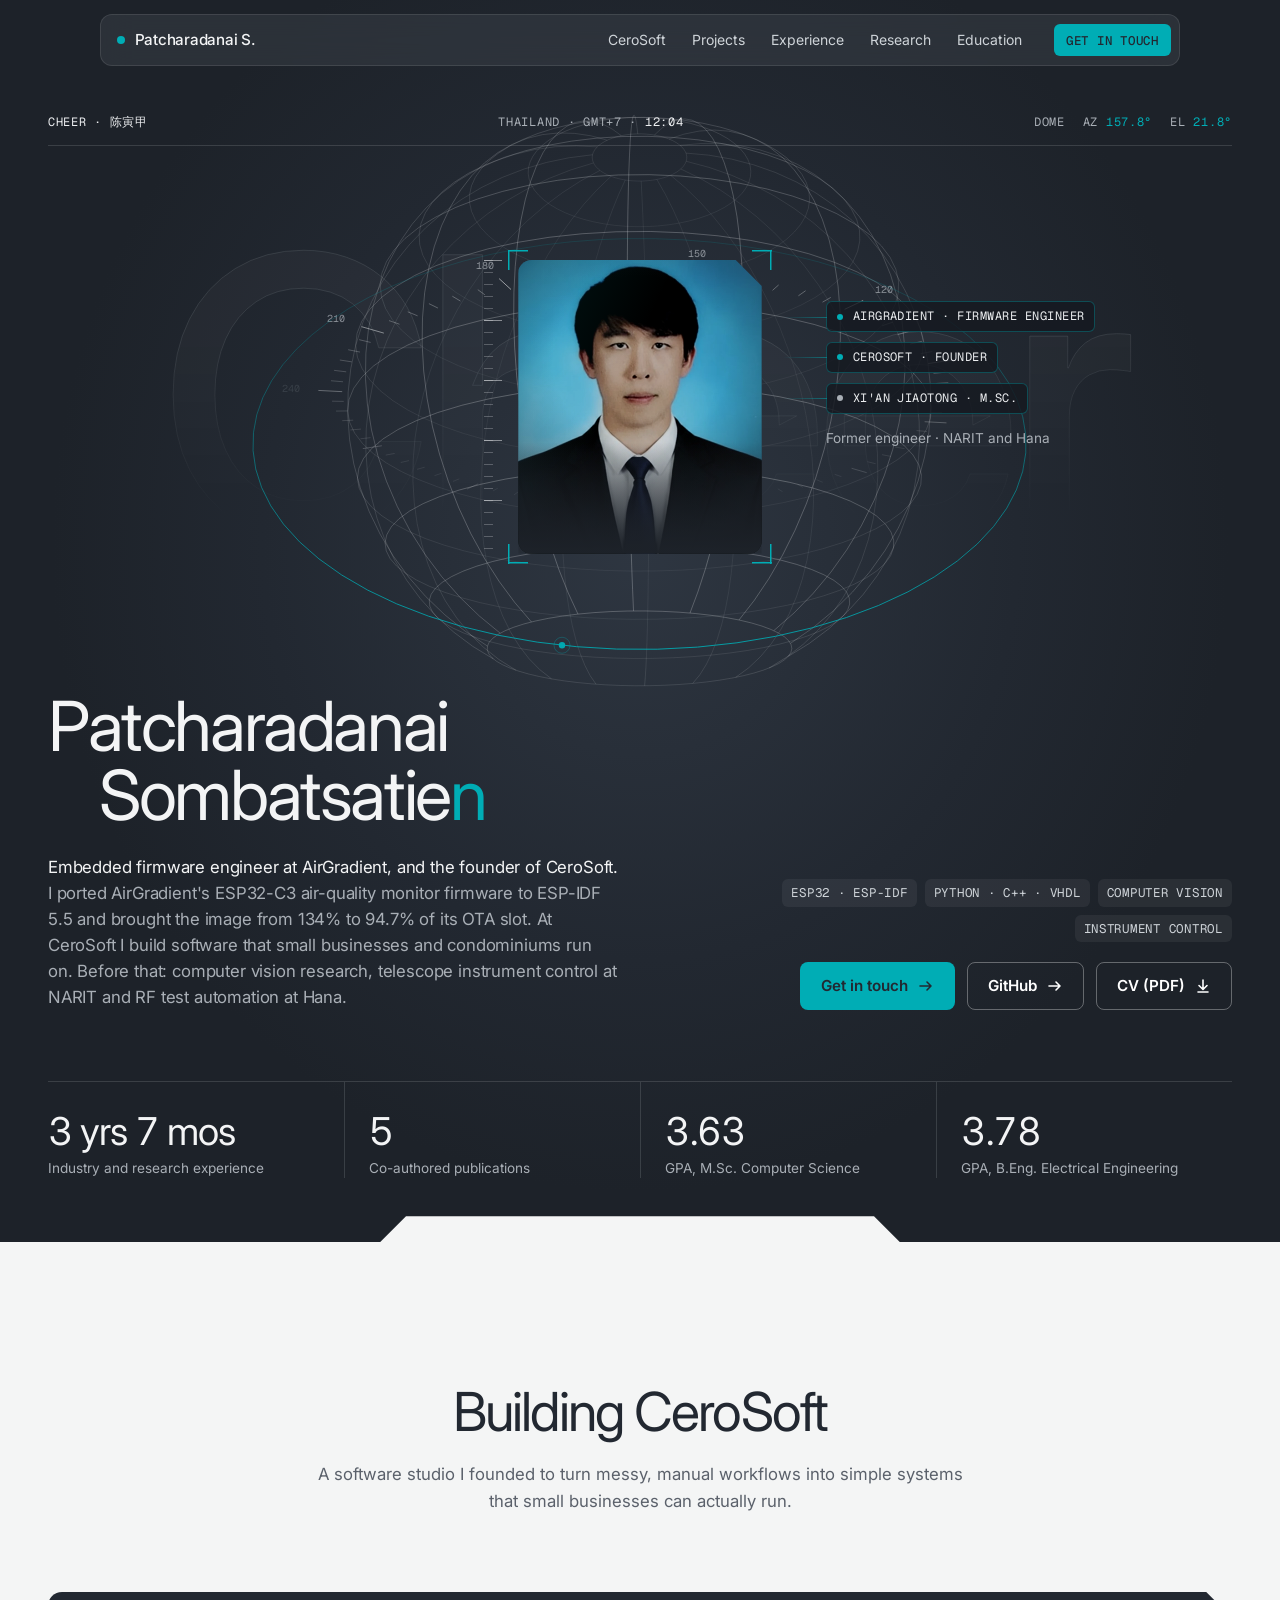
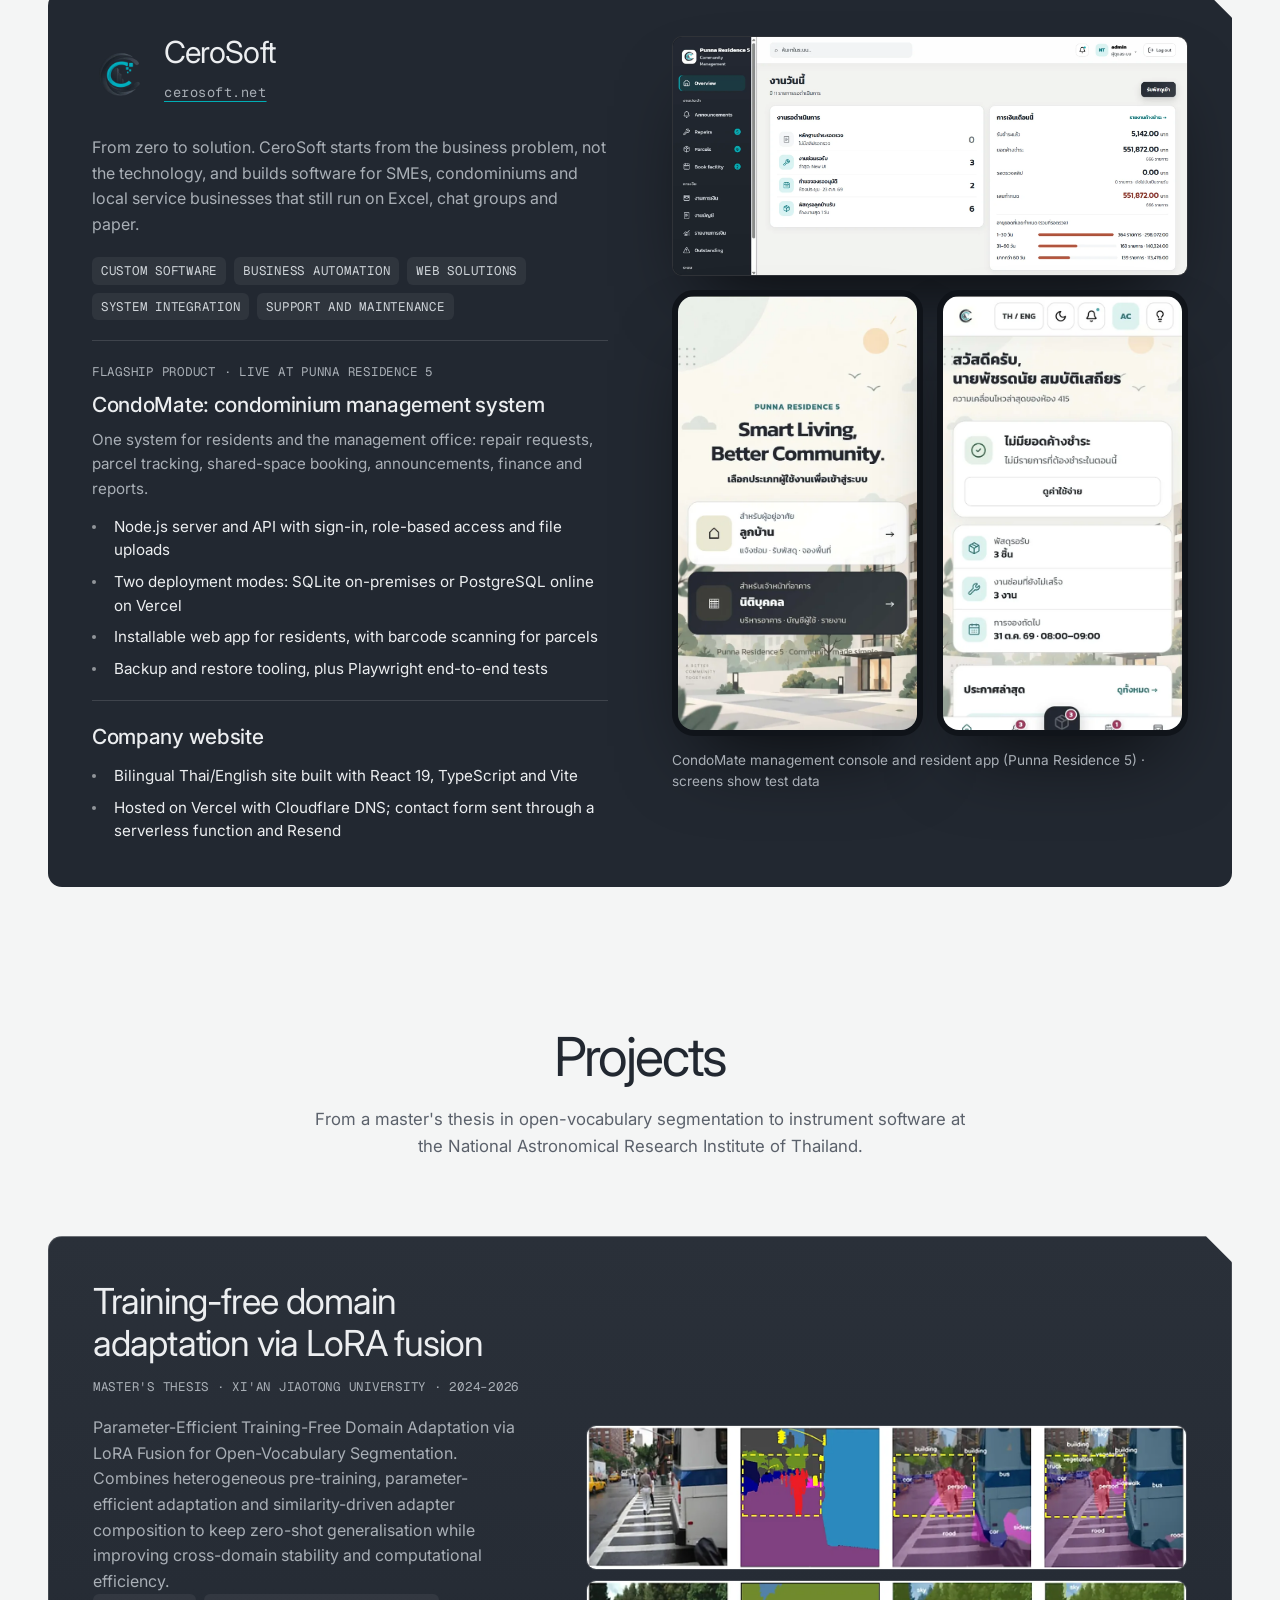
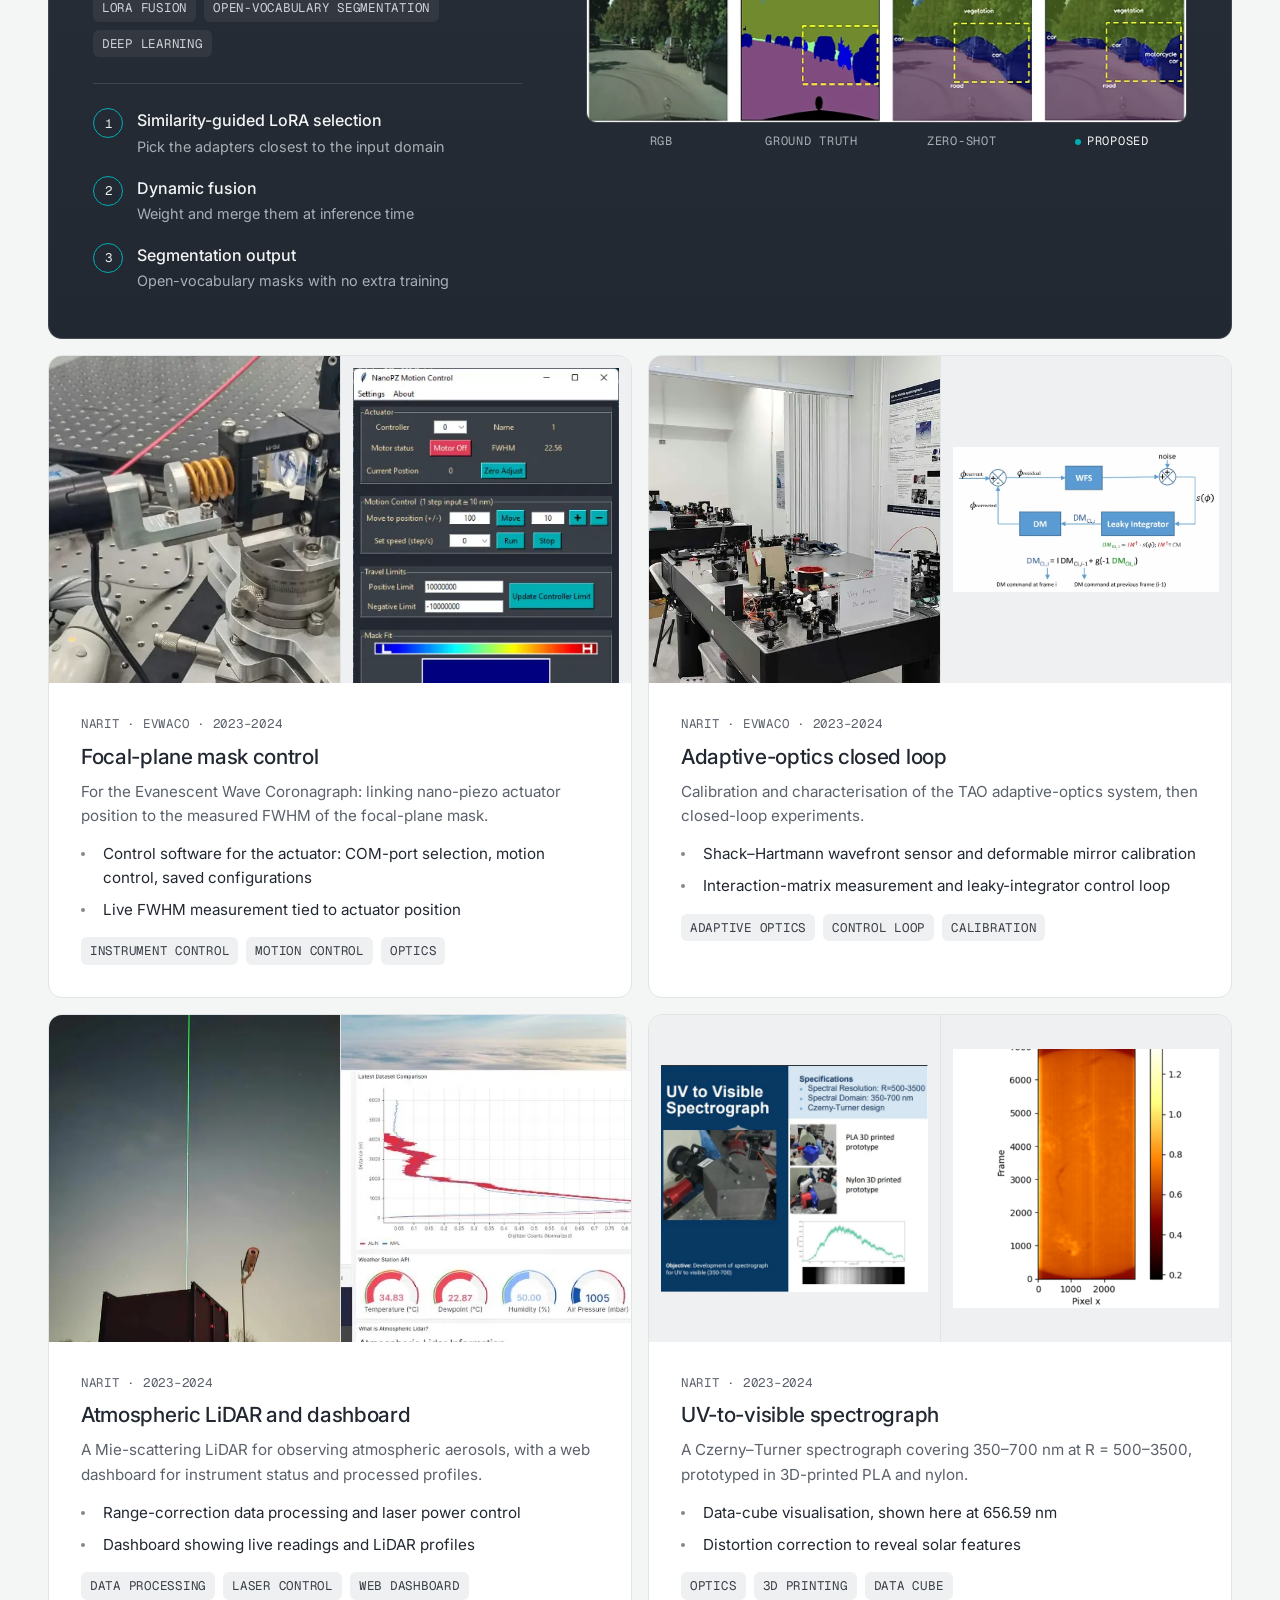
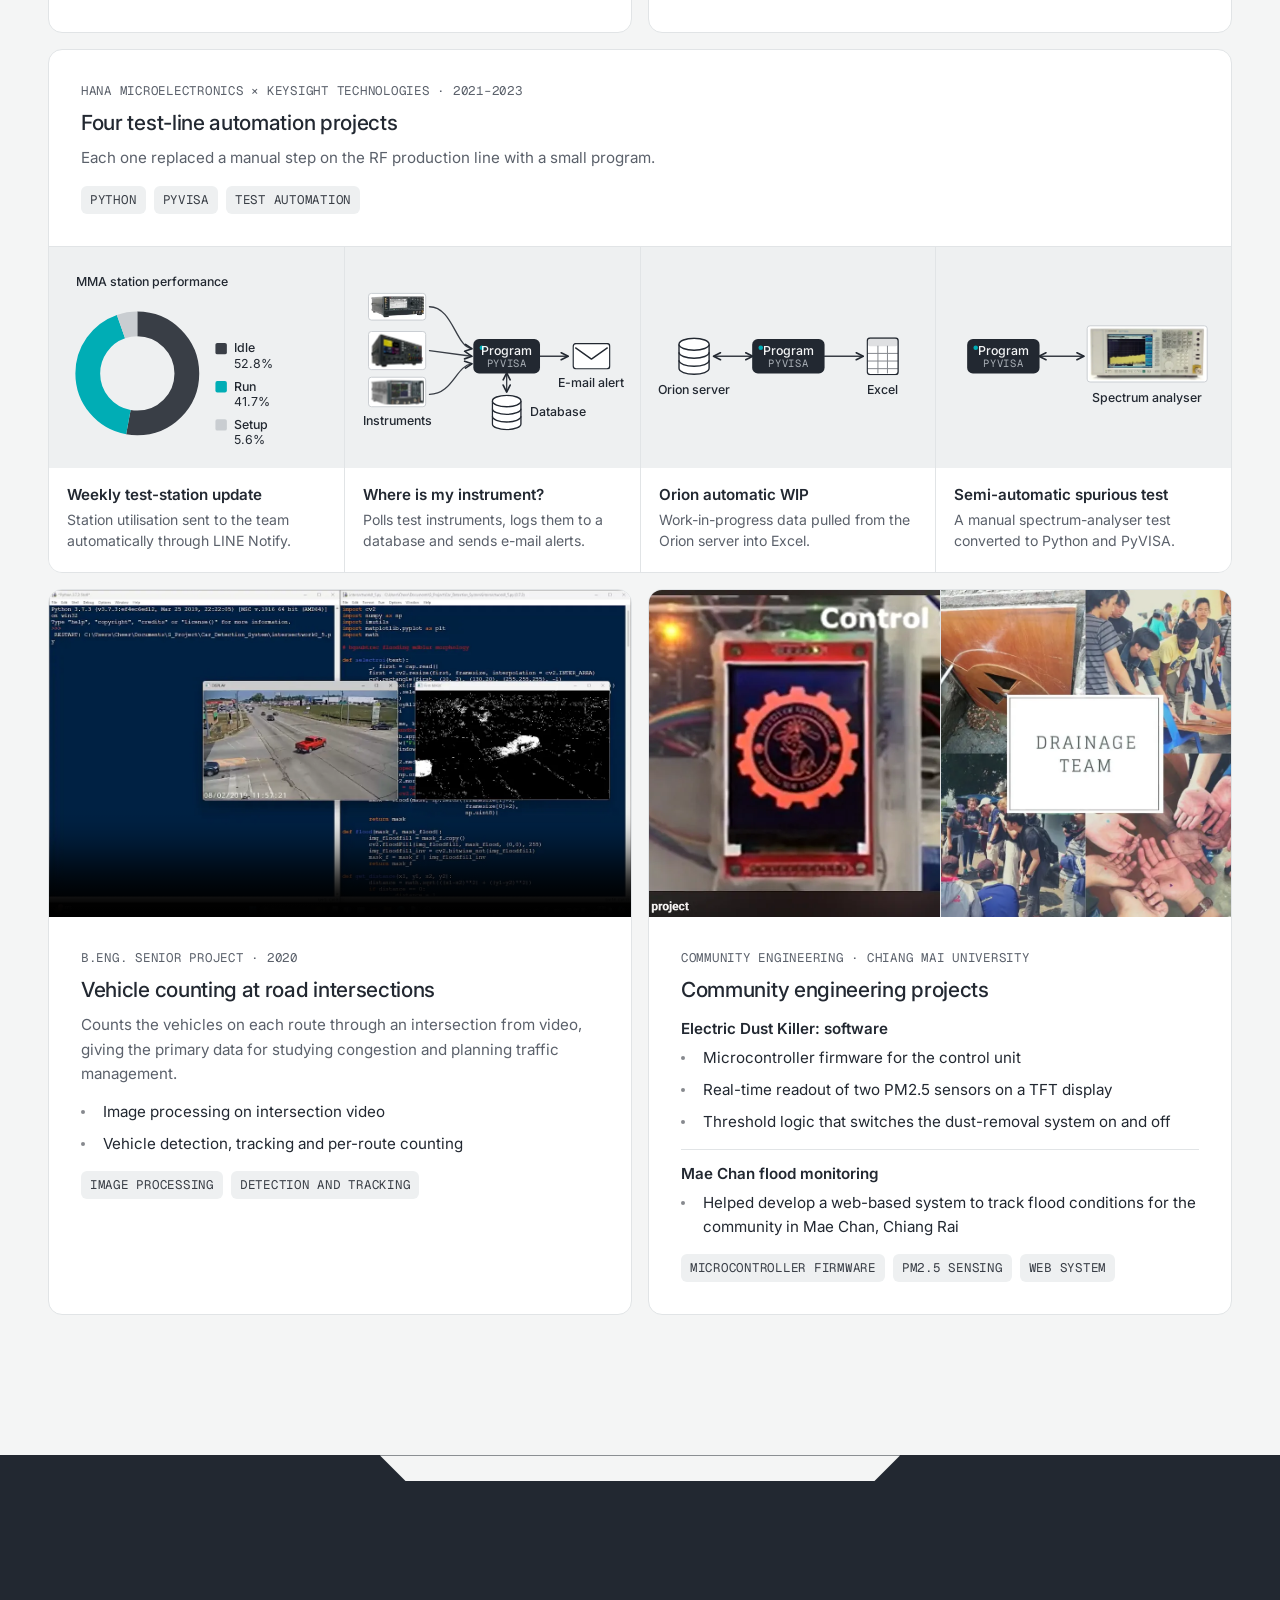
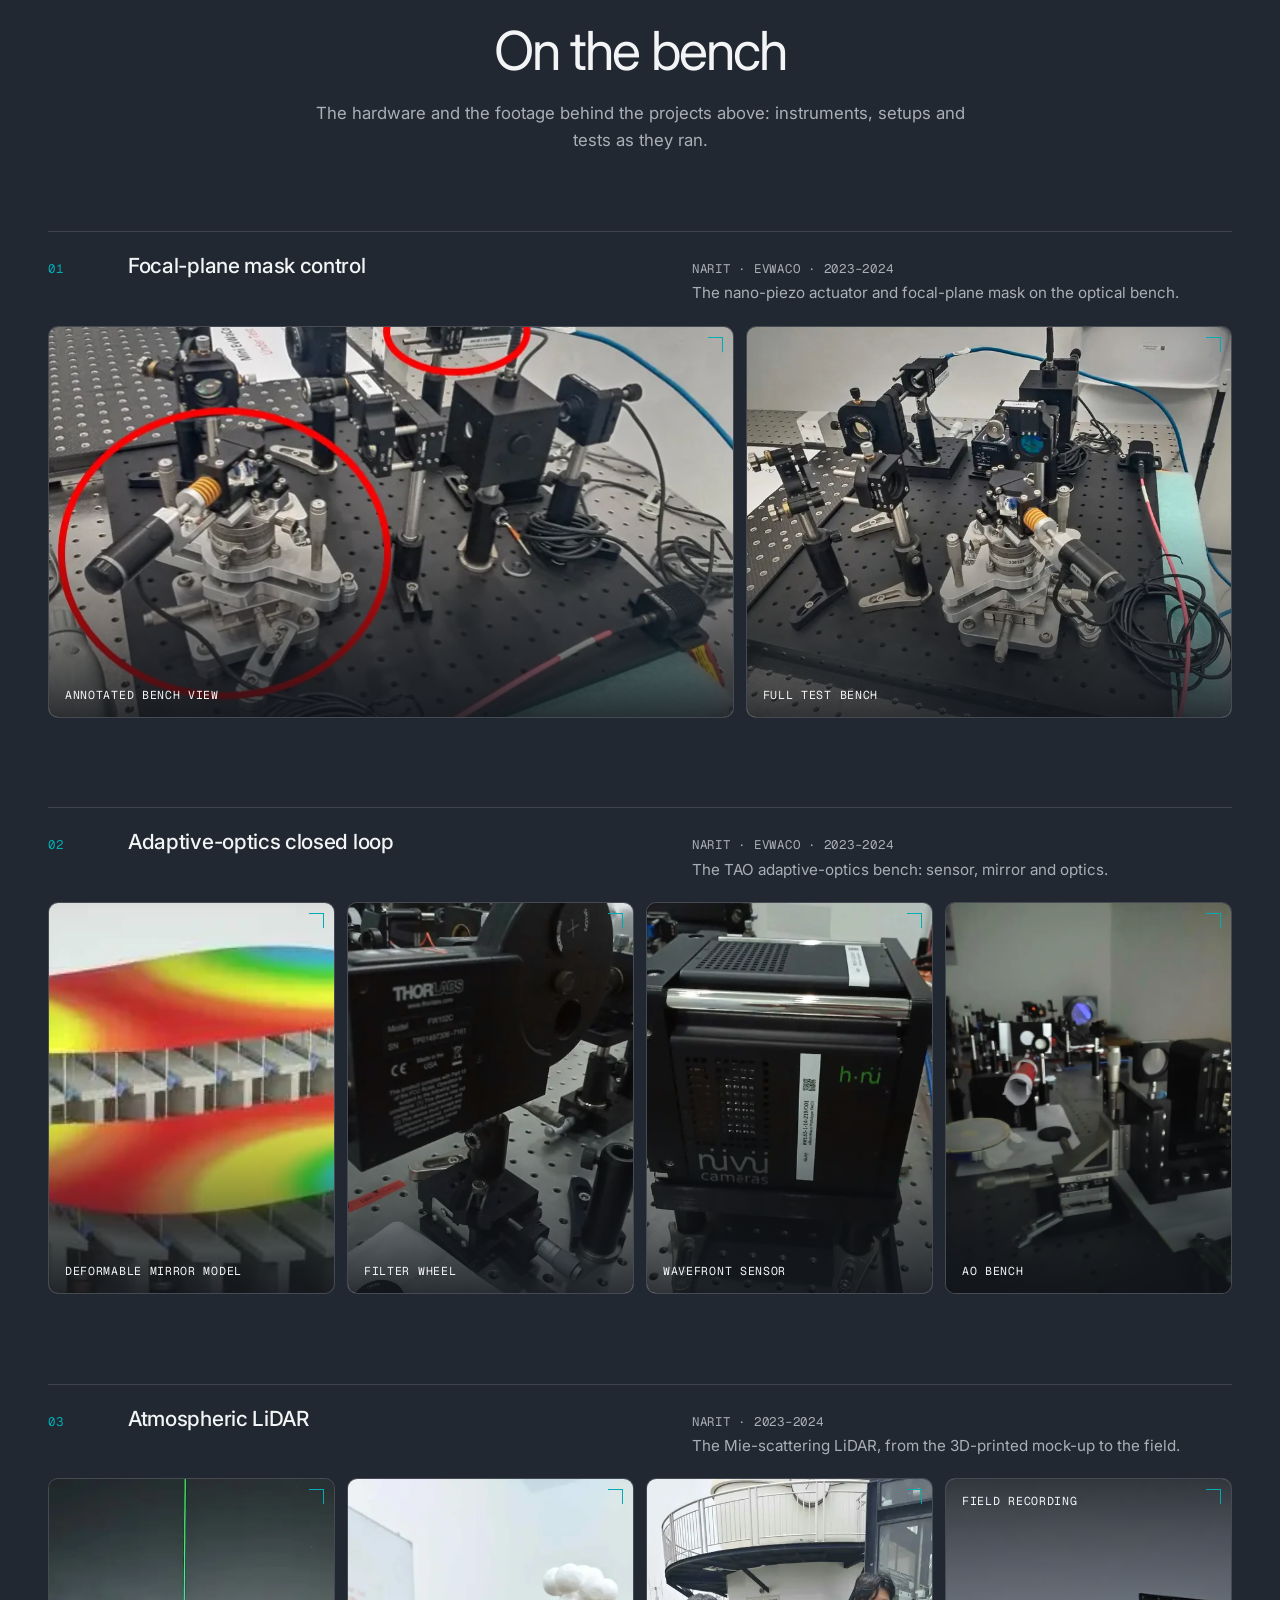
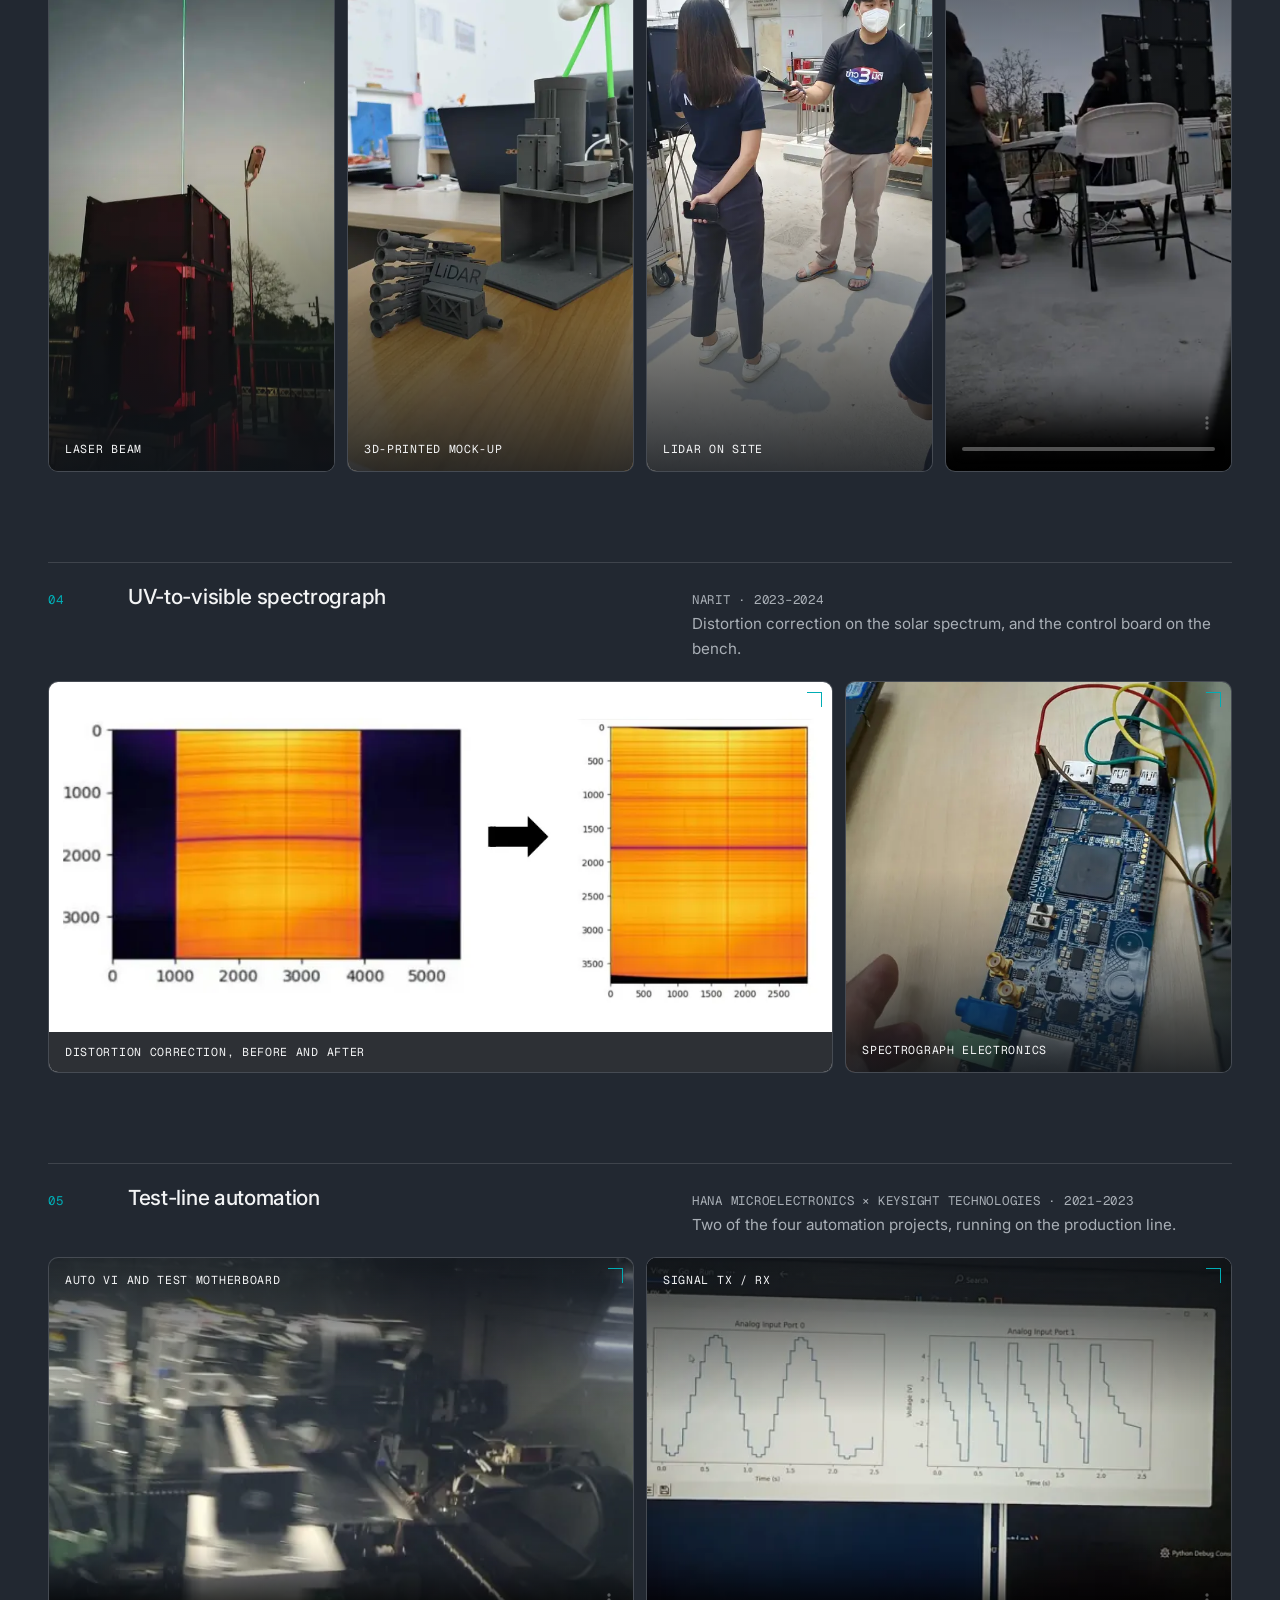
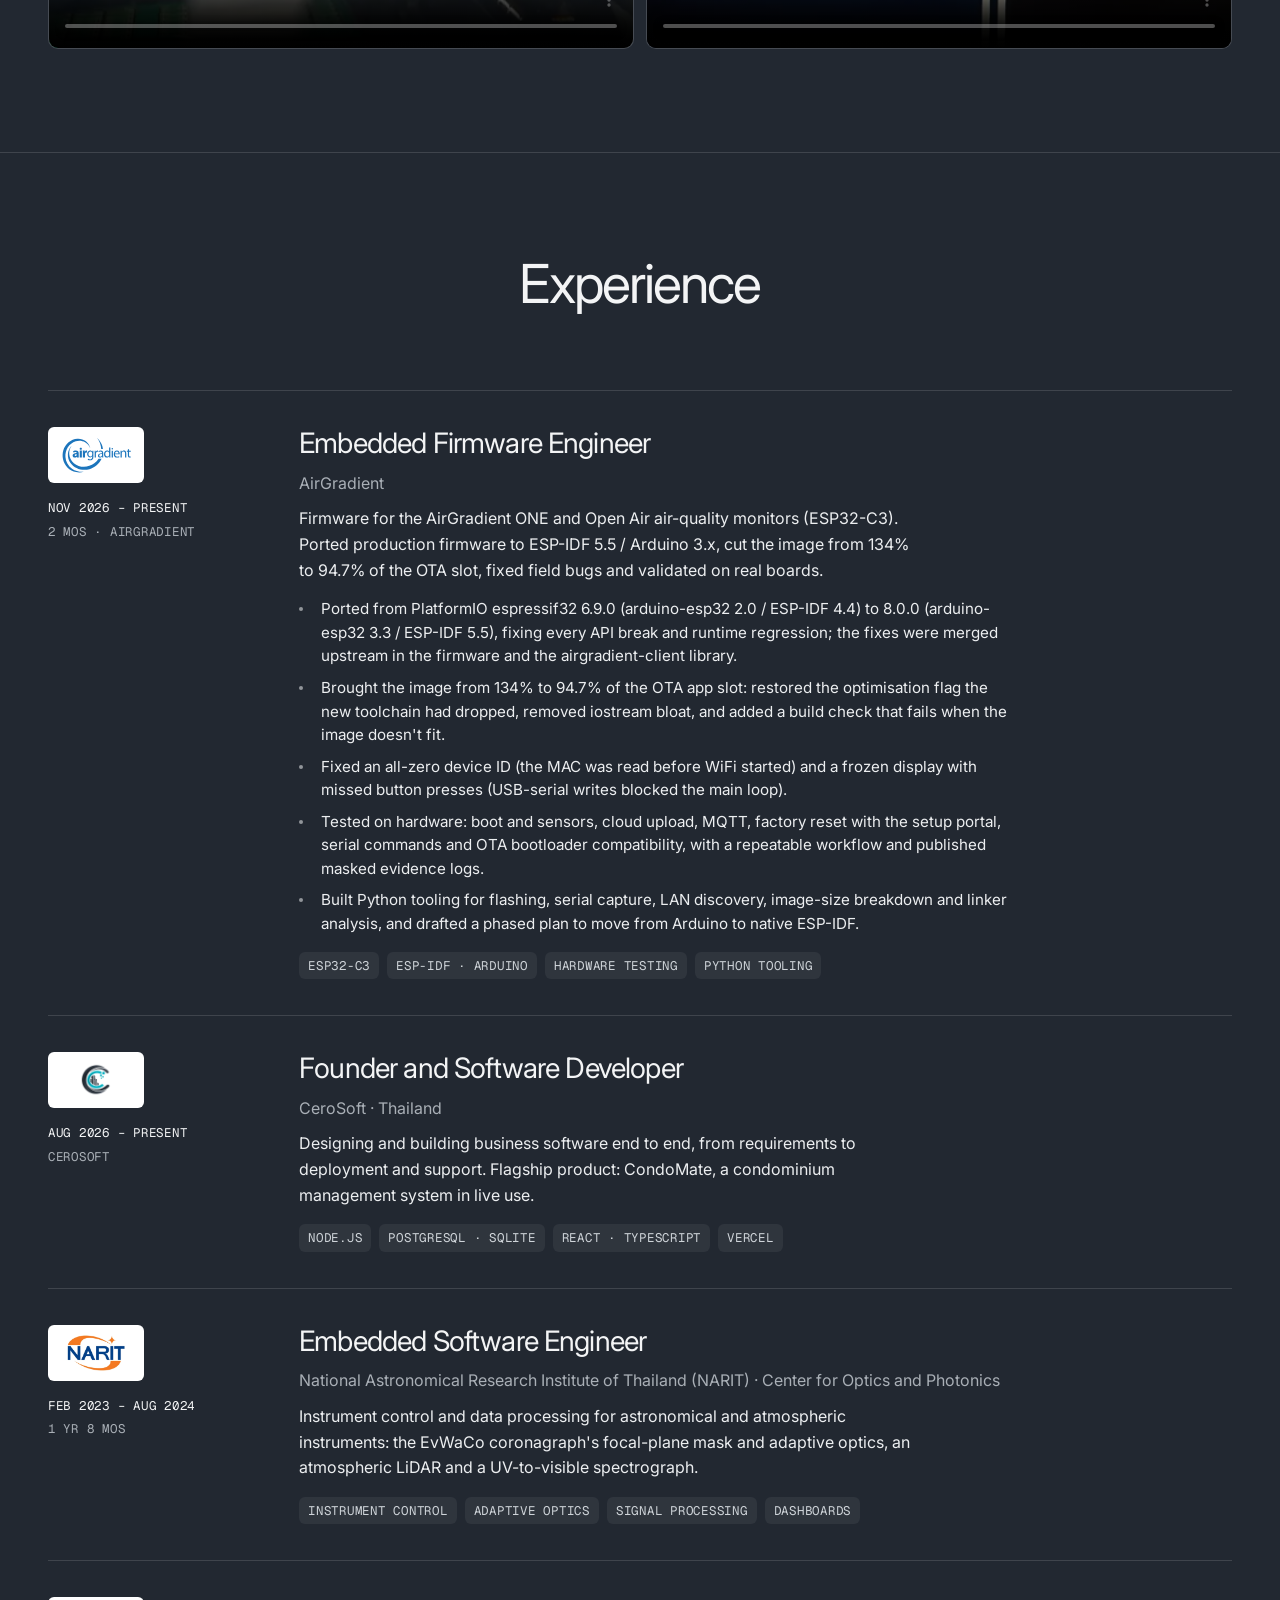
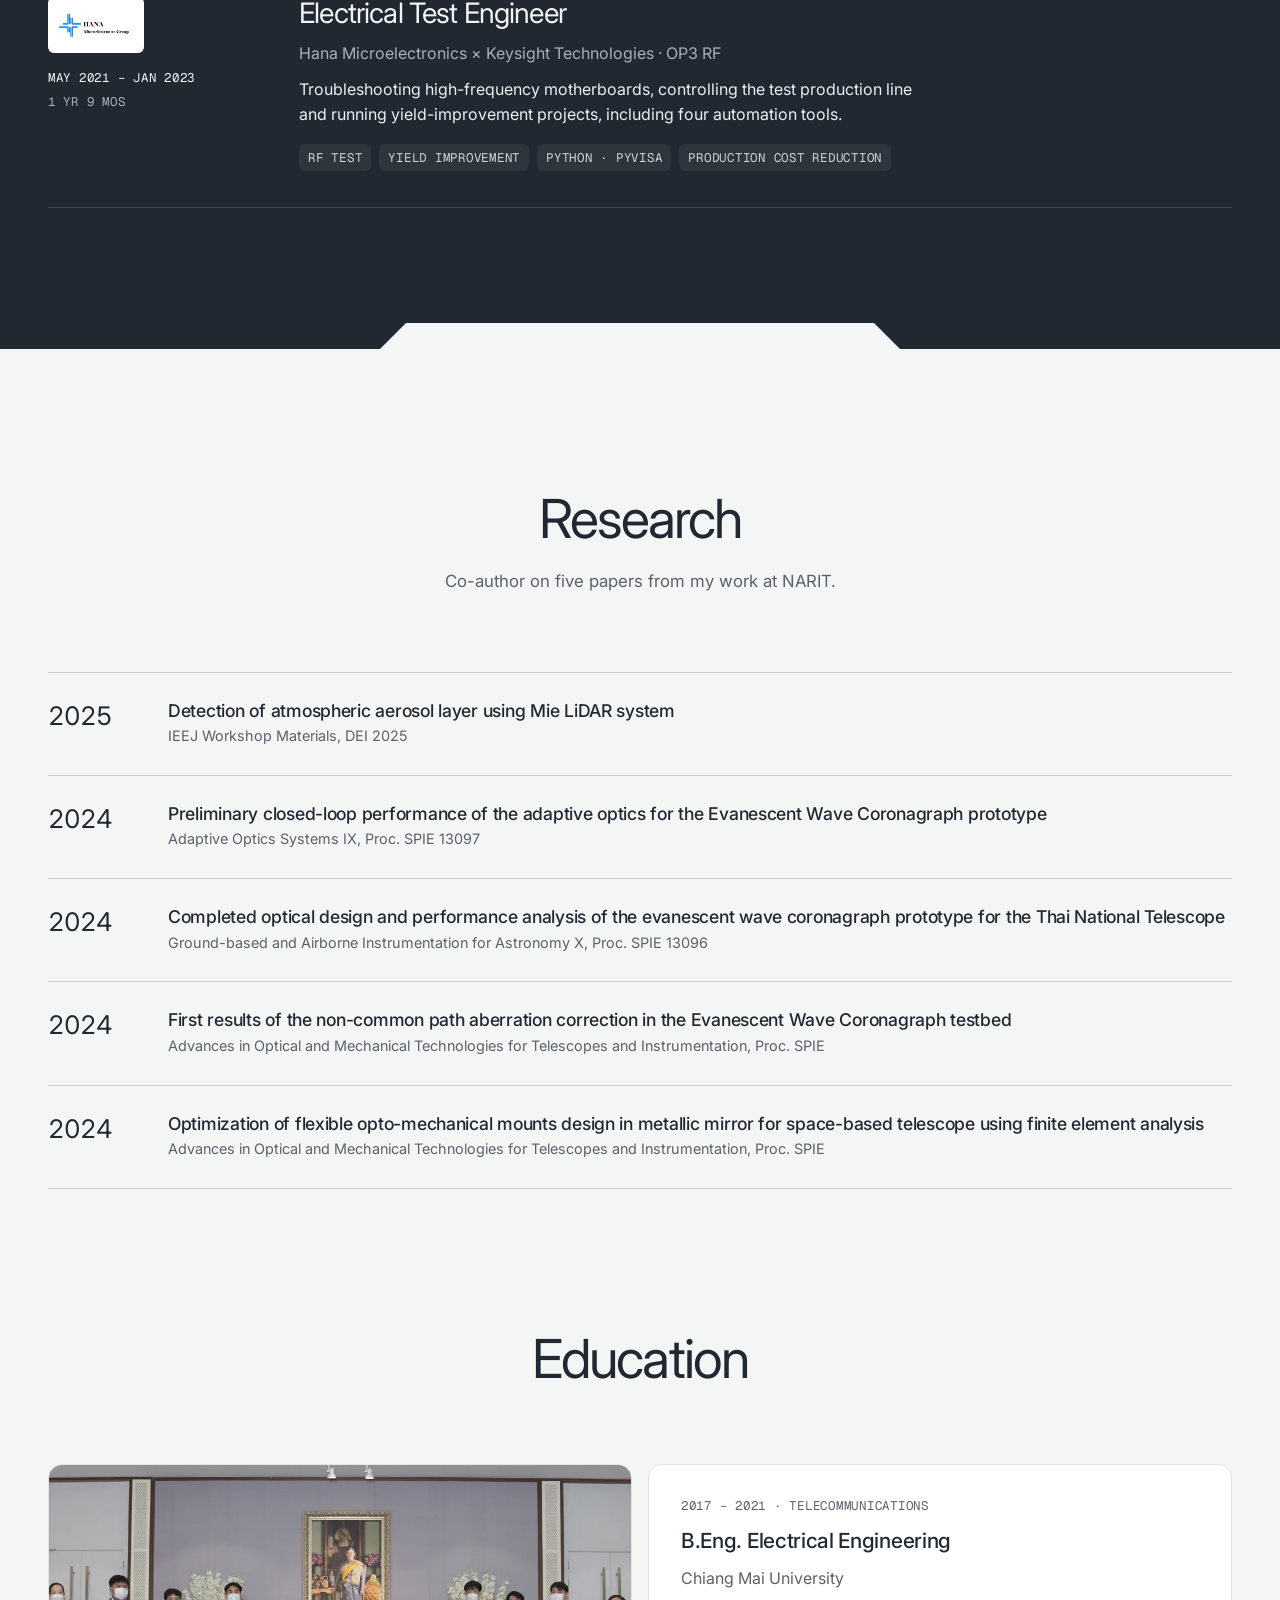
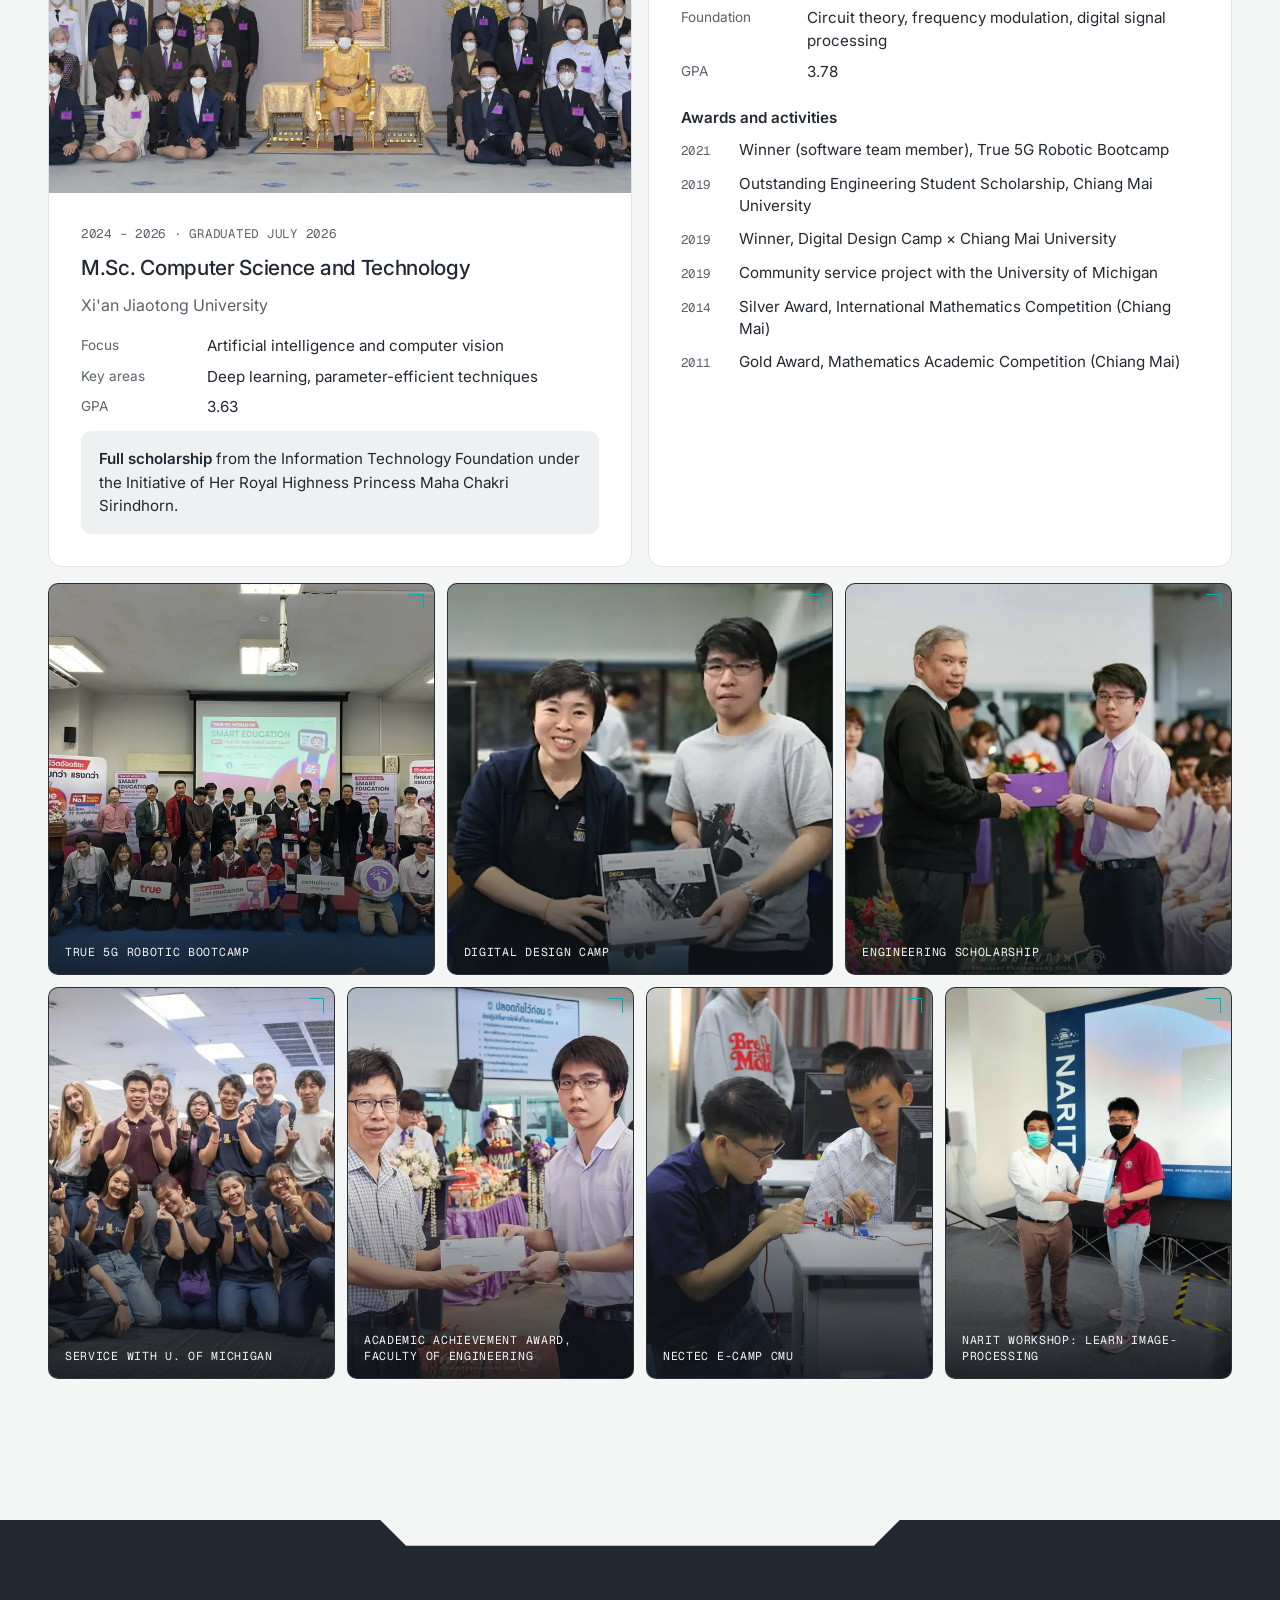
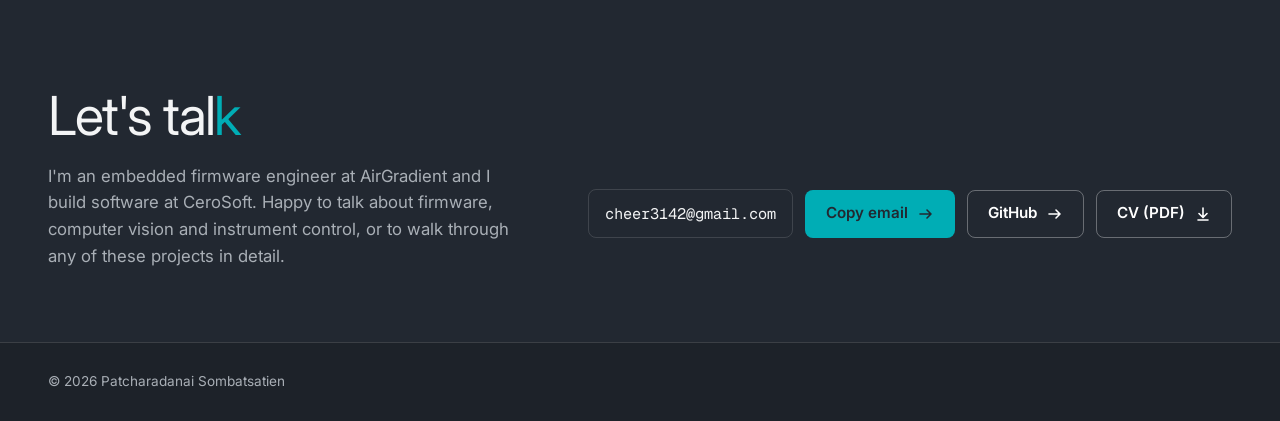
==== commit be479ff3: "Restage the hero as an instrument bench and add the AirGradient role Hero: readout strip along the t" ====
--- a/index.html
+++ b/index.html
@@ -5,7 +5,7 @@
 <meta name="viewport" content="width=device-width, initial-scale=1, viewport-fit=cover">
 <link rel="icon" href="img/favicon.svg" type="image/svg+xml">
 <title>Patcharadanai Sombatsatien · Embedded Firmware Engineer</title>
-<meta name="description" content="Portfolio of Patcharadanai Sombatsatien (Cheer): embedded firmware, computer vision and instrument control. Founder of CeroSoft.">
+<meta name="description" content="Portfolio of Patcharadanai Sombatsatien (Cheer): embedded firmware engineer at AirGradient (ESP32-C3, ESP-IDF), computer vision and instrument control. Founder of CeroSoft.">
 <link rel="preconnect" href="https://fonts.googleapis.com">
 <link rel="preconnect" href="https://fonts.gstatic.com" crossorigin>
 <link rel="stylesheet" href="https://fonts.googleapis.com/css2?family=Inter:wght@400;500;600&family=Geist+Mono:wght@400;500&family=Noto+Sans+Thai:wght@400;500;600&display=swap">
@@ -38,28 +38,43 @@
 
 <header class="hero dark notch-bottom" id="top">
   <div class="hero-stage" aria-hidden="true"><canvas id="dome"></canvas></div>
-  <div class="wrap hero-grid">
-    <div class="hero-text">
+  <!-- instrument readout along the top edge, as on a test bench display -->
+  <div class="wrap hero-meta rise" style="--d:.2s">
+    <p class="nick">Cheer · 陈寅甲</p>
+    <p class="clock">Thailand · GMT+7 · <time id="clock">--:--</time></p>
+    <p class="hud" aria-hidden="true"><span>Dome</span><span>AZ <b id="hudAz">090.0&deg;</b></span><span>EL <b id="hudEl">21.8&deg;</b></span></p>
+  </div>
+  <!-- the stage: one object at the centre, the nickname as a faint plate behind it -->
+  <div class="wrap hero-stage-row">
+    <p class="ghost" aria-hidden="true">Cheer</p>
+    <div class="hero-figure rise" style="--d:.5s">
+      <div class="frame">
+        <figure class="portrait card-dark"><img src="img/portrait.webp" alt="Portrait of Patcharadanai Sombatsatien" width="928" height="1120"></figure>
+      </div>
+      <div class="callouts">
+        <ul class="markers">
+          <li class="marker" id="mkAg"><span class="live-dot" aria-hidden="true"></span><span id="mkAgText">AirGradient · From Nov 2026</span></li>
+          <li class="marker live"><span class="live-dot" aria-hidden="true"></span>CeroSoft · Founder</li>
+          <li class="marker"><span class="live-dot" aria-hidden="true"></span>Xi'an Jiaotong · M.Sc.</li>
+        </ul>
+        <p class="former">Former engineer · NARIT and Hana</p>
+      </div>
+    </div>
+  </div>
+  <div class="wrap hero-foot">
+    <div class="hero-title">
       <h1 id="heroName" aria-label="Patcharadanai Sombatsatien"><span class="line" aria-hidden="true">Patcharadanai</span><span class="line" aria-hidden="true">Sombatsatien</span></h1>
-      <p class="nick rise" style="--d:1.15s">Cheer · 陈寅甲</p>
-      <p class="lede rise" style="--d:1.25s">I'm an embedded firmware engineer at AirGradient (from November 2026) and the founder of CeroSoft, where I build software that small businesses and condominiums run on. My background: computer vision research, telescope instrument control at NARIT and RF test automation at Hana.</p>
-      <div class="focus rise" style="--d:1.35s">
-        <span class="tag">Embedded firmware</span><span class="tag">Python · C++ · VHDL</span><span class="tag">Computer vision</span><span class="tag">Instrument control</span>
-      </div>
-      <div class="cta rise" style="--d:1.45s">
+      <p class="lede rise" style="--d:1.15s"><strong>Embedded firmware engineer at AirGradient, and the founder of CeroSoft.</strong> I ported AirGradient's ESP32-C3 air-quality monitor firmware to ESP-IDF 5.5 and brought the image from 134% to 94.7% of its OTA slot. At CeroSoft I build software that small businesses and condominiums run on. Before that: computer vision research, telescope instrument control at NARIT and RF test automation at Hana.</p>
+    </div>
+    <div class="hero-actions">
+      <div class="focus rise" style="--d:1.3s">
+        <span class="tag">ESP32 · ESP-IDF</span><span class="tag">Python · C++ · VHDL</span><span class="tag">Computer vision</span><span class="tag">Instrument control</span>
+      </div>
+      <div class="cta rise" style="--d:1.4s">
         <a class="btn btn-primary" href="#contact">Get in touch <svg viewBox="0 0 16 16" fill="none" stroke="currentColor" stroke-width="1.6" stroke-linecap="round" stroke-linejoin="round" aria-hidden="true"><path d="M2 8h11M9 4l4 4-4 4"/></svg></a>
         <a class="btn btn-ghost" href="https://github.com/Cheer3142" target="_blank" rel="noopener">GitHub <svg viewBox="0 0 16 16" fill="none" stroke="currentColor" stroke-width="1.6" stroke-linecap="round" stroke-linejoin="round" aria-hidden="true"><path d="M2 8h11M9 4l4 4-4 4"/></svg></a>
         <a class="btn btn-ghost" href="files/Patcharadanai-Sombatsatien-CV.pdf" download>CV (PDF) <svg viewBox="0 0 16 16" fill="none" stroke="currentColor" stroke-width="1.6" stroke-linecap="round" stroke-linejoin="round" aria-hidden="true"><path d="M8 2v9M4 7.5l4 4 4-4M3 14h10"/></svg></a>
       </div>
-    </div>
-    <div class="hero-figure rise" style="--d:.5s">
-      <figure class="portrait card-dark"><img src="img/portrait.webp" alt="Portrait of Patcharadanai Sombatsatien" width="928" height="1120"></figure>
-      <ul class="markers">
-        <li class="marker" id="mkAg"><span class="live-dot" aria-hidden="true"></span><span id="mkAgText">AirGradient · From Nov 2026</span></li>
-        <li class="marker live"><span class="live-dot" aria-hidden="true"></span>CeroSoft · Founder</li>
-        <li class="marker"><span class="live-dot" aria-hidden="true"></span>Xi'an Jiaotong · M.Sc.</li>
-      </ul>
-      <p class="former">Former engineer · NARIT and Hana</p>
     </div>
   </div>
   <div class="wrap">
@@ -370,8 +385,15 @@
         <div class="what">
           <h3>Embedded Firmware Engineer</h3>
           <div class="org">AirGradient</div>
-          <p>Firmware for air-quality monitoring hardware.</p>
-          <div class="focus"><span class="tag">Embedded firmware</span><span class="tag">Air-quality sensing</span></div>
+          <p>Firmware for the AirGradient ONE and Open Air air-quality monitors (ESP32-C3). Ported production firmware to ESP-IDF 5.5 / Arduino 3.x, cut the image from 134% to 94.7% of the OTA slot, fixed field bugs and validated on real boards.</p>
+          <ul class="role">
+            <li>Ported from PlatformIO espressif32 6.9.0 (arduino-esp32 2.0 / ESP-IDF 4.4) to 8.0.0 (arduino-esp32 3.3 / ESP-IDF 5.5), fixing every API break and runtime regression; the fixes were merged upstream in the firmware and the airgradient-client library.</li>
+            <li>Brought the image from 134% to 94.7% of the OTA app slot: restored the optimisation flag the new toolchain had dropped, removed iostream bloat, and added a build check that fails when the image doesn't fit.</li>
+            <li>Fixed an all-zero device ID (the MAC was read before WiFi started) and a frozen display with missed button presses (USB-serial writes blocked the main loop).</li>
+            <li>Tested on hardware: boot and sensors, cloud upload, MQTT, factory reset with the setup portal, serial commands and OTA bootloader compatibility, with a repeatable workflow and published masked evidence logs.</li>
+            <li>Built Python tooling for flashing, serial capture, LAN discovery, image-size breakdown and linker analysis, and drafted a phased plan to move from Arduino to native ESP-IDF.</li>
+          </ul>
+          <div class="focus"><span class="tag">ESP32-C3</span><span class="tag">ESP-IDF · Arduino</span><span class="tag">Hardware testing</span><span class="tag">Python tooling</span></div>
         </div>
       </li>
       <li>
@@ -479,7 +501,7 @@
   <div class="wrap contact-grid">
     <div>
       <h2>Let's tal<span class="last">k</span></h2>
-      <p>I'm an embedded firmware engineer at AirGradient from November 2026 and I build software at CeroSoft. Happy to talk about firmware, computer vision and instrument control, or to walk through any of these projects in detail.</p>
+      <p>I'm an embedded firmware engineer at AirGradient and I build software at CeroSoft. Happy to talk about firmware, computer vision and instrument control, or to walk through any of these projects in detail.</p>
     </div>
     <div>
       <div class="addr">
@@ -519,16 +541,28 @@
       var parts = seg ? Array.from(seg.segment(txt), function (x) { return x.segment; }) : Array.from(txt);
       parts.forEach(function (g, i) {
         var sp = document.createElement('span'); sp.textContent = g;
-        if (!reduce) sp.style.opacity = 0;
-        if (li === lines.length - 1 && i === parts.length - 1) sp.className = 'last';
+        sp.className = 'ch' + (li === lines.length - 1 && i === parts.length - 1 ? ' last' : '');
+        sp.style.setProperty('--cd', (0.15 + (li * 0.2) + i * 0.035).toFixed(3) + 's');
         line.appendChild(sp); all.push(sp);
       });
     });
-    if (!reduce) all.forEach(function (sp, i) { setTimeout(function () { sp.style.opacity = 1; }, 250 + i * 45); });
-  } catch (e) {}
+    if (!reduce) {
+      h.classList.add('pre');
+      requestAnimationFrame(function () { requestAnimationFrame(function () { h.classList.remove('pre'); }); });
+    }
+  } catch (e) { var hh = document.getElementById('heroName'); if (hh) hh.classList.remove('pre'); }
+
+  // local time in Thailand for the hero readout
+  (function () {
+    var el = document.getElementById('clock'); if (!el) return;
+    var fmt;
+    try { fmt = new Intl.DateTimeFormat('en-GB', { timeZone: 'Asia/Bangkok', hour: '2-digit', minute: '2-digit', hour12: false }); } catch (e) { return; }
+    function tick() { var d = new Date(); el.textContent = fmt.format(d); el.setAttribute('datetime', d.toISOString()); }
+    tick(); setInterval(tick, 15000);
+  })();
 
   // cards settle into place as they enter; they are never hidden
-  var targets = document.querySelectorAll('.statement-head, .venture, .feature, .card, .timeline li, .pubs li, .photos figure, .contact-grid > div');
+  var targets = document.querySelectorAll('.statement-head, .venture, .feature, .card, .timeline > li, .pubs li, .photos figure, .contact-grid > div');
   if ('IntersectionObserver' in window && !reduce) {
     var io = new IntersectionObserver(function (entries) {
       entries.forEach(function (en) { if (en.isIntersecting) { en.target.classList.add('in'); io.unobserve(en.target); } });
@@ -614,17 +648,27 @@
       var y2 = y * Math.cos(tilt) - z1 * Math.sin(tilt), z2 = y * Math.sin(tilt) + z1 * Math.cos(tilt);
       return { x: x1, y: y2, z: z2 };
     }
+    var stage = cv.parentNode, fig = document.querySelector('.frame'), hudAz = document.getElementById('hudAz'), hudEl = document.getElementById('hudEl');
+    var CX = 0, CY = 0, FR = 0, px = 0, py = 0, tx = 0, ty = 0, hudT = 0;
+    // centre the dome on the portrait (layout offsets, so the entrance animation does not skew it)
+    function place() {
+      var x = 0, y = 0, el = fig, w = fig.offsetWidth, h = fig.offsetHeight;
+      while (el && el !== stage.offsetParent) { x += el.offsetLeft; y += el.offsetTop; el = el.offsetParent; }
+      CX = x + w / 2; CY = y + h / 2; FR = h;
+    }
     function resize() {
       var dpr = Math.min(window.devicePixelRatio || 1, 2);
       W = cv.clientWidth; H = cv.clientHeight; cv.width = W * dpr; cv.height = H * dpr; ctx.setTransform(dpr, 0, 0, dpr, 0, 0);
+      if (fig) place();
       frame(performance.now());
     }
     function frame(now) {
       var t = reduce ? 6000 : now - start;
       ctx.clearRect(0, 0, W, H);
-      var R = Math.min(W * 0.4, H * 0.38), cx = W * (W > 700 ? 0.56 : 0.5), cy = H * 0.5;
+      px += (tx - px) * 0.05; py += (ty - py) * 0.05;
+      var R = Math.min(FR * 0.98, W * 0.44), cx = CX, cy = CY;
       var p = Math.min(1, t / 2800), thr = -60 + 145 * ease(p);
-      var ry = 0.9 + (reduce ? 0 : t * 0.00007), tilt = -0.38;
+      var ry = 0.9 + (reduce ? 0 : t * 0.00007) + px * 0.7, tilt = -0.38 + py * 0.22;
       function map(q) { var s = 1 / (1 - q.z * 0.16); return { x: cx + R * q.x * s, y: cy - R * q.y * s, z: q.z }; }
       function seg(a, b, rgb, alphaMul) {
         var z = (a.z + b.z) / 2, al = (0.07 + 0.3 * Math.pow((z + 1) / 2, 1.5)) * alphaMul;
@@ -652,6 +696,27 @@
       }
       var fade = Math.min(1, Math.max(0, (t - 2800) / 900));
       if (fade > 0) {
+        // azimuth scale: graduated every 5 degrees on the dome's equator, numbered every 30
+        ctx.font = '400 10px "Geist Mono", ui-monospace, monospace'; ctx.textAlign = 'center'; ctx.textBaseline = 'middle';
+        for (var d = 0; d < 360; d += 5) {
+          var big = d % 30 === 0, a0 = pt(0, d * D, ry, tilt, 1.02), a1 = pt(0, d * D, ry, tilt, big ? 1.1 : 1.06);
+          var m0 = map(a0), m1 = map(a1);
+          seg(m0, m1, '230,232,234', (big ? 2.2 : 1.2) * fade);
+          if (big && a1.z > 0.05) {
+            var lb = map(pt(0, d * D, ry, tilt, 1.19));
+            ctx.fillStyle = 'rgba(169,175,182,' + (0.75 * fade * Math.min(1, a1.z * 1.6)).toFixed(2) + ')';
+            ctx.fillText(String(d), lb.x, lb.y);
+          }
+        }
+        var lu = map(pt(0, Math.PI / 2 + ry, ry, tilt, 1.12));
+        ctx.fillStyle = 'rgba(0,173,181,' + fade.toFixed(2) + ')';
+        ctx.beginPath(); ctx.moveTo(lu.x, lu.y + 2); ctx.lineTo(lu.x - 5, lu.y + 11); ctx.lineTo(lu.x + 5, lu.y + 11); ctx.closePath(); ctx.fill();
+        if (hudAz && now - hudT > 120) {
+          hudT = now;
+          var az = ((90 + ry / D) % 360 + 360) % 360, el = -tilt / D;
+          hudAz.textContent = ('00' + az.toFixed(1)).slice(-5) + '°'; hudEl.textContent = el.toFixed(1) + '°';
+        }
+        ctx.lineWidth = 1;
         var rp = null, rt = 0.55;
         for (var a = 0; a <= 360; a += 5) {
           var rq = map(pt(0, a * D, 0.3, rt, 1.32));
@@ -667,6 +732,16 @@
     function loop(now) { frame(now); raf = visible && !document.hidden ? requestAnimationFrame(loop) : 0; }
     function kick() { if (!raf && !reduce) raf = requestAnimationFrame(loop); }
     window.addEventListener('resize', resize);
+    if (document.fonts && document.fonts.ready) document.fonts.ready.then(resize);
+    // the dome leans toward the pointer while it is over the hero
+    if (!reduce && window.matchMedia('(hover: hover)').matches) {
+      var heroEl = document.getElementById('top');
+      heroEl.addEventListener('pointermove', function (e) {
+        var r = heroEl.getBoundingClientRect();
+        tx = ((e.clientX - r.left) / r.width - 0.5) * 2; ty = ((e.clientY - r.top) / r.height - 0.5) * 2; kick();
+      });
+      heroEl.addEventListener('pointerleave', function () { tx = 0; ty = 0; });
+    }
     document.addEventListener('visibilitychange', kick);
     if ('IntersectionObserver' in window) new IntersectionObserver(function (en) { visible = en[0].isIntersecting; kick(); }).observe(cv);
     resize(); kick();
--- a/site.css
+++ b/site.css
@@ -95,35 +95,106 @@
 .btn-outline:hover { background: var(--charcoal); color: #fff; }
 
 /* ---------- hero ---------- */
+/* One instrument on a bench: a readout strip along the top, the portrait and dome at centre stage with the
+   nickname as a faint plate behind them, and the name and statement along the bottom edge. */
 .hero {
-  padding: clamp(116px, 14vw, 156px) 0 0; overflow: hidden;
-  background: radial-gradient(ellipse 60% 75% at 74% 46%, var(--hero-glow), var(--charcoal) 62%, var(--charcoal-deep));
-}
-.hero-stage { position: absolute; inset: 0 0 0 38%; pointer-events: none; }
+  padding: clamp(80px, 8vw, 96px) 0 0; overflow: hidden;
+  background: radial-gradient(ellipse 46% 52% at 50% 44%, var(--hero-glow), var(--charcoal) 64%, var(--charcoal-deep));
+}
+.hero-stage { position: absolute; inset: 0; pointer-events: none; -webkit-mask-image: linear-gradient(to bottom, #000 64%, transparent 88%); mask-image: linear-gradient(to bottom, #000 64%, transparent 88%); }
 #dome { width: 100%; height: 100%; display: block; }
-.hero-grid { display: grid; grid-template-columns: minmax(0, 1.15fr) minmax(0, .85fr); gap: clamp(32px, 6vw, 96px); align-items: center; padding-bottom: clamp(48px, 6vw, 80px); }
-.hero-text { display: flex; flex-direction: column; align-items: flex-start; gap: 24px; min-width: 0; }
-.hero h1 { font-size: clamp(2.8rem, 6.4vw, 5.6rem); line-height: 1.02; letter-spacing: -0.04em; color: var(--on-dark-heading); }
-.hero h1 .line { display: block; white-space: nowrap; }
+
+.hero-meta {
+  display: flex; align-items: center; justify-content: space-between; gap: 12px 24px; flex-wrap: wrap;
+  padding: 18px 0 14px; border-bottom: 1px solid var(--on-dark-line);
+  font: 400 .75rem/1.4 var(--font-mono); letter-spacing: .06em; text-transform: uppercase; font-variant-numeric: tabular-nums; color: var(--on-dark-muted);
+}
+.hero-meta .nick { color: var(--on-dark); }
+.hero-meta time { color: var(--on-dark); }
+.hud { display: flex; gap: 18px; }
+.hud b { font-weight: 400; color: var(--cero-cyan); }
+
+.hero-stage-row { display: grid; place-items: center; height: clamp(400px, 58svh, 640px); }
+.ghost {
+  position: absolute; left: 0; right: 0; top: 50%; transform: translateY(-54%); z-index: 0;
+  margin: 0; text-align: center; white-space: nowrap; pointer-events: none; user-select: none;
+  font-size: clamp(7rem, 30vw, 28rem); font-weight: 500; line-height: .8; letter-spacing: -0.04em;
+  color: rgba(236, 238, 240, .028); -webkit-text-stroke: 1px rgba(236, 238, 240, .1);
+  -webkit-mask-image: linear-gradient(to bottom, #000 30%, transparent 92%); mask-image: linear-gradient(to bottom, #000 30%, transparent 92%);
+}
+
+.hero-foot {
+  display: grid; grid-template-columns: minmax(0, 1.3fr) minmax(0, 1fr); gap: 32px clamp(40px, 6vw, 96px);
+  align-items: end; padding: clamp(8px, 2vw, 24px) 0 clamp(48px, 5.5vw, 72px);
+}
+.hero-title { display: flex; flex-direction: column; gap: 24px; min-width: 0; }
+.hero h1 { font-size: clamp(2.4rem, 5.4vw, 4.75rem); line-height: 1; letter-spacing: -0.035em; color: var(--on-dark-heading); min-width: 0; }
+.hero h1 .line { display: block; white-space: nowrap; overflow: hidden; padding-bottom: .1em; margin-bottom: -.1em; }
+.hero h1 .line + .line { padding-left: clamp(0px, 4vw, 64px); }
+.hero h1 .ch { display: inline-block; transition: transform 1.1s var(--ease) var(--cd, 0s); }
+.hero h1.pre .ch { transform: translateY(112%); transition: none; }
 .hero h1 .last { color: var(--cero-cyan); }
-.nick { color: var(--on-dark-muted); font-size: 1.25rem; letter-spacing: -0.015em; margin-top: -8px; }
-.lede { font-size: clamp(1.1rem, 1.5vw, 1.25rem); line-height: 1.6; max-width: 36em; color: var(--on-dark); }
+.lede { font-size: clamp(1.05rem, 1.3vw, 1.2rem); line-height: 1.55; letter-spacing: -0.01em; max-width: 34em; color: var(--on-dark-muted); }
+.lede strong { font-weight: 400; color: var(--on-dark-heading); }
+.hero-actions { display: flex; flex-direction: column; align-items: flex-end; gap: 20px; min-width: 0; }
+.hero-actions .focus { justify-content: flex-end; }
 .focus { display: flex; flex-wrap: wrap; gap: 8px; }
 .tag { padding: 5px 9px; border-radius: var(--r-chip); background: var(--chip-bg); color: var(--chip-ink); white-space: nowrap; }
-.cta { display: flex; flex-wrap: wrap; gap: 12px; margin-top: 8px; }
+.cta { display: flex; flex-wrap: wrap; gap: 12px; }
+.hero-actions .cta { justify-content: flex-end; }
 .js .rise { animation: rise .9s var(--ease) both; animation-delay: var(--d, 0s); }
 @keyframes rise { from { opacity: 0; transform: translateY(24px); } to { opacity: 1; transform: none; } }
-@media (prefers-reduced-motion: reduce) { .js .rise { animation: none; } .live-dot::after { animation: none; } }
-
-.hero-figure { position: relative; display: flex; flex-direction: column; align-items: center; gap: 20px; }
-.portrait { width: min(300px, 70%); aspect-ratio: 928 / 1120; margin: 0; overflow: hidden; background: var(--charcoal-raised); box-shadow: var(--shadow-device); position: relative; }
-.portrait img { width: 100%; height: 100%; object-fit: cover; }
-.markers { list-style: none; margin: 0; padding: 0; display: flex; flex-direction: column; gap: 8px; align-items: flex-start; width: min(300px, 100%); }
+@media (prefers-reduced-motion: reduce) { .js .rise { animation: none; } .live-dot::after { animation: none; } .hero h1 .ch { transition: none; } }
+
+.hero-figure { position: relative; z-index: 1; width: clamp(200px, 19vw, 264px); }
+/* markers read as callouts off the instrument, each on a short leader line */
+.callouts { position: absolute; left: calc(100% + 64px); top: 14%; display: flex; flex-direction: column; gap: 14px; width: max-content; }
+.callouts .marker { position: relative; }
+.callouts .marker::before { content: ""; position: absolute; right: 100%; top: 50%; width: 44px; height: 1px; background: linear-gradient(to left, rgba(0, 173, 181, .5), transparent); }
+/* viewfinder: cyan corner brackets and a ruler along the left edge, as on a measuring instrument */
+.frame { position: relative; width: 100%; }
+.frame::before {
+  content: ""; position: absolute; inset: -10px; z-index: 3; pointer-events: none;
+  background:
+    linear-gradient(var(--cero-cyan), var(--cero-cyan)) top left / 20px 1.5px,
+    linear-gradient(var(--cero-cyan), var(--cero-cyan)) top left / 1.5px 20px,
+    linear-gradient(var(--cero-cyan), var(--cero-cyan)) top right / 20px 1.5px,
+    linear-gradient(var(--cero-cyan), var(--cero-cyan)) top right / 1.5px 20px,
+    linear-gradient(var(--cero-cyan), var(--cero-cyan)) bottom left / 20px 1.5px,
+    linear-gradient(var(--cero-cyan), var(--cero-cyan)) bottom left / 1.5px 20px,
+    linear-gradient(var(--cero-cyan), var(--cero-cyan)) bottom right / 20px 1.5px,
+    linear-gradient(var(--cero-cyan), var(--cero-cyan)) bottom right / 1.5px 20px;
+  background-repeat: no-repeat;
+}
+.frame::after {
+  content: ""; position: absolute; left: -34px; top: 0; bottom: 0; width: 18px; pointer-events: none;
+  background:
+    linear-gradient(rgba(236, 238, 240, .5) 1px, transparent 1px) left top / 18px 60px repeat-y,
+    linear-gradient(rgba(236, 238, 240, .26) 1px, transparent 1px) left top / 9px 12px repeat-y;
+}
+.portrait { width: 100%; aspect-ratio: 928 / 1120; margin: 0; overflow: hidden; background: var(--charcoal-raised); box-shadow: var(--shadow-device); position: relative; }
+.portrait img { width: 100%; height: 100%; object-fit: cover; object-position: 50% 30%; transform: scale(1.06); transform-origin: 50% 30%; filter: saturate(.86) contrast(1.06) brightness(.97); }
+/* stage light on the blue backdrop: a pool of light behind the head, falling off into the corners,
+   and the suit dissolving into the stage at the bottom so the photo stops reading as a printed ID card */
+.portrait::after {
+  content: ""; position: absolute; inset: 0; pointer-events: none;
+  background:
+    radial-gradient(ellipse 78% 62% at 50% 34%, transparent 46%, rgba(29, 34, 41, .5) 100%),
+    linear-gradient(to bottom, transparent 62%, rgba(29, 34, 41, .55) 84%, var(--charcoal-deep) 100%),
+    linear-gradient(115deg, rgba(0, 173, 181, .14), transparent 42%);
+}
+@supports (animation-timeline: scroll()) {
+  @media (prefers-reduced-motion: no-preference) {
+    .frame { animation: drift linear both; animation-timeline: scroll(root block); animation-range: 0 90vh; }
+    @keyframes drift { to { transform: translateY(56px); } }
+  }
+}
+.markers { list-style: none; margin: 0; padding: 0; display: flex; flex-direction: column; gap: 10px; align-items: flex-start; }
 .marker { display: inline-flex; align-items: center; gap: 10px; padding: 6px 10px; border-radius: var(--r-chip); background: rgba(21, 25, 32, .82); border: 1px solid rgba(0, 173, 181, .35); font: 400 .75rem/1.4 var(--font-mono); letter-spacing: .04em; text-transform: uppercase; color: var(--on-dark); backdrop-filter: blur(6px); }
 .marker .live-dot { width: 6px; height: 6px; }
 .marker:not(.live) .live-dot { background: var(--on-dark-muted); }
 .marker:not(.live) .live-dot::after { display: none; }
-.former { font-size: .85rem; color: var(--on-dark-muted); width: min(300px, 100%); }
+.former { font-size: .85rem; color: var(--on-dark-muted); }
 
 .stats { display: grid; grid-template-columns: repeat(4, minmax(0, 1fr)); border-top: 1px solid var(--on-dark-line); padding-bottom: 64px; }
 .stat { padding: 28px 24px 0 0; display: flex; flex-direction: column; gap: 6px; }
@@ -131,16 +202,31 @@
 .stat b { font-weight: 400; font-size: clamp(1.9rem, 3vw, 2.6rem); line-height: 1.1; letter-spacing: -0.035em; font-variant-numeric: tabular-nums; color: var(--on-dark-heading); }
 .stat span { font-size: .85rem; line-height: 1.5; color: var(--on-dark-muted); }
 
+@media (max-width: 1100px) {
+  .callouts { left: calc(100% + 48px); }
+  .callouts .marker::before { width: 32px; }
+}
 @media (max-width: 1000px) {
-  .hero-grid { grid-template-columns: 1fr; }
-  .hero-stage { inset: 0; opacity: .5; }
-  .hero-figure { align-items: flex-start; }
+  .hero-stage-row { height: auto; padding: clamp(48px, 8vw, 72px) 0 clamp(32px, 6vw, 48px); }
+  .hero-figure { display: flex; flex-direction: column; align-items: center; gap: 28px; width: auto; }
+  .frame { width: clamp(180px, 46vw, 240px); }
+  .frame::after { display: none; }
+  .callouts { position: static; width: auto; align-items: center; }
+  .callouts .marker::before { display: none; }
+  .callouts .markers { align-items: center; }
+  .hero-foot { grid-template-columns: 1fr; }
+  .hero-actions { align-items: flex-start; }
+  .hero-actions .focus, .hero-actions .cta { justify-content: flex-start; }
   .stats { grid-template-columns: repeat(2, minmax(0, 1fr)); }
   .stat:nth-child(3) { padding-left: 0; border-left: 0; }
   .stat:nth-child(n+3) { border-top: 1px solid var(--on-dark-line); margin-top: 28px; }
   .stat:nth-child(n+3) { padding-top: 28px; }
 }
-@media (max-width: 640px) { .cta .btn { width: 100%; justify-content: space-between; } }
+@media (max-width: 640px) {
+  .cta .btn { width: 100%; justify-content: space-between; }
+  .hero-actions .cta { width: 100%; }
+  .hero-meta .hud { display: none; }
+}
 
 /* ---------- CeroSoft venture ---------- */
 .venture { padding: clamp(28px, 3.5vw, 44px); display: grid; grid-template-columns: minmax(0, 6fr) minmax(0, 6fr); gap: clamp(32px, 5vw, 64px); }
@@ -218,7 +304,8 @@
 
 /* ---------- experience (dark) ---------- */
 .timeline { list-style: none; padding: 0; display: flex; flex-direction: column; border-top: 1px solid var(--rule); }
-.timeline li { display: grid; grid-template-columns: 200px minmax(0, 1fr); gap: clamp(24px, 4vw, 56px); padding: 36px 0; border-bottom: 1px solid var(--rule); }
+.timeline > li { display: grid; grid-template-columns: 200px minmax(0, 1fr); gap: clamp(24px, 4vw, 56px); padding: 36px 0; border-bottom: 1px solid var(--rule); }
+.timeline .role { max-width: 72ch; }
 .when { color: var(--on-dark-muted); display: flex; flex-direction: column; align-items: flex-start; gap: 6px; }
 .when b { font-weight: 400; color: var(--on-dark-heading); }
 .logo-tile { display: grid; place-items: center; width: 96px; height: 56px; padding: 8px; margin-bottom: 10px; background: #fff; border-radius: var(--r-chip); }
@@ -228,7 +315,7 @@
 .what .org { color: var(--on-dark-muted); }
 .what p { color: var(--on-dark); max-width: 62ch; }
 .what .focus { margin-top: 6px; }
-@media (max-width: 760px) { .timeline li { grid-template-columns: 1fr; gap: 16px; } }
+@media (max-width: 760px) { .timeline > li { grid-template-columns: 1fr; gap: 16px; } }
 
 /* ---------- publications (light) ---------- */
 .pubs { list-style: none; padding: 0; border-top: 1px solid var(--line-strong); }
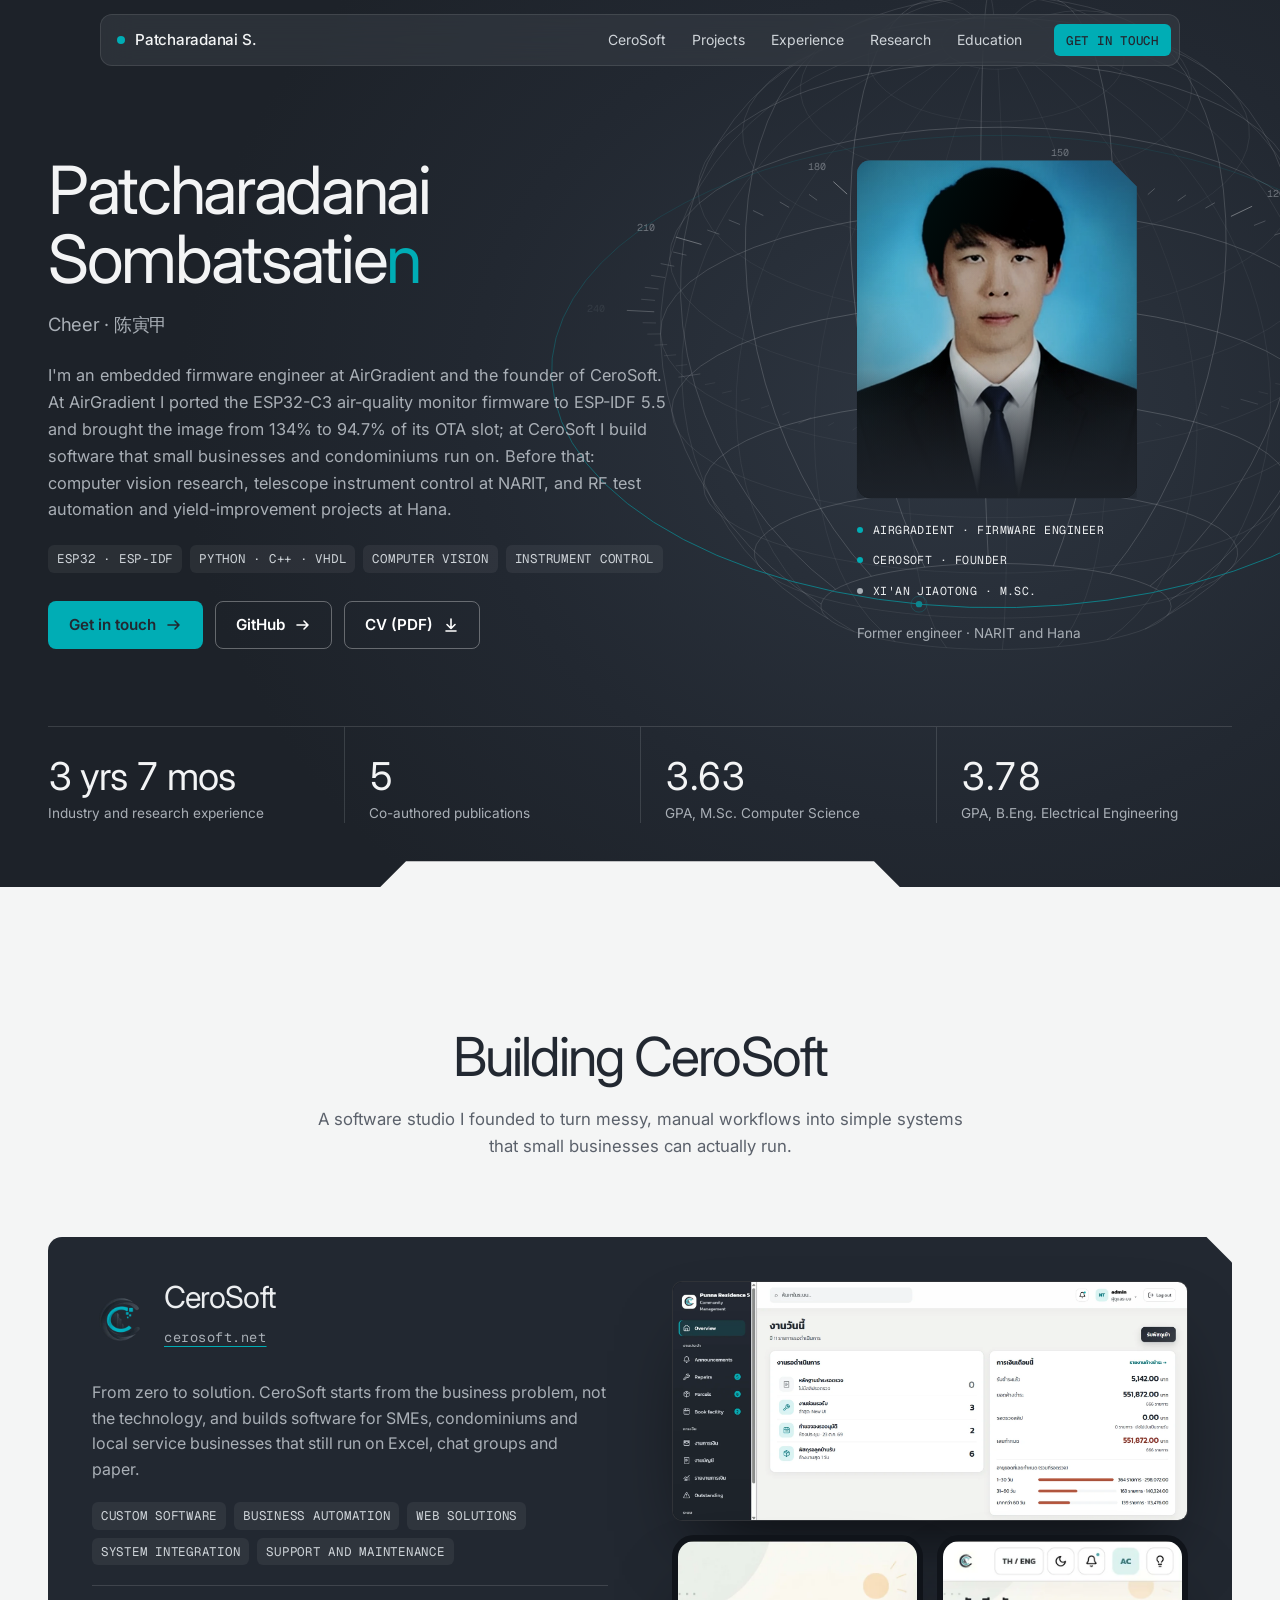
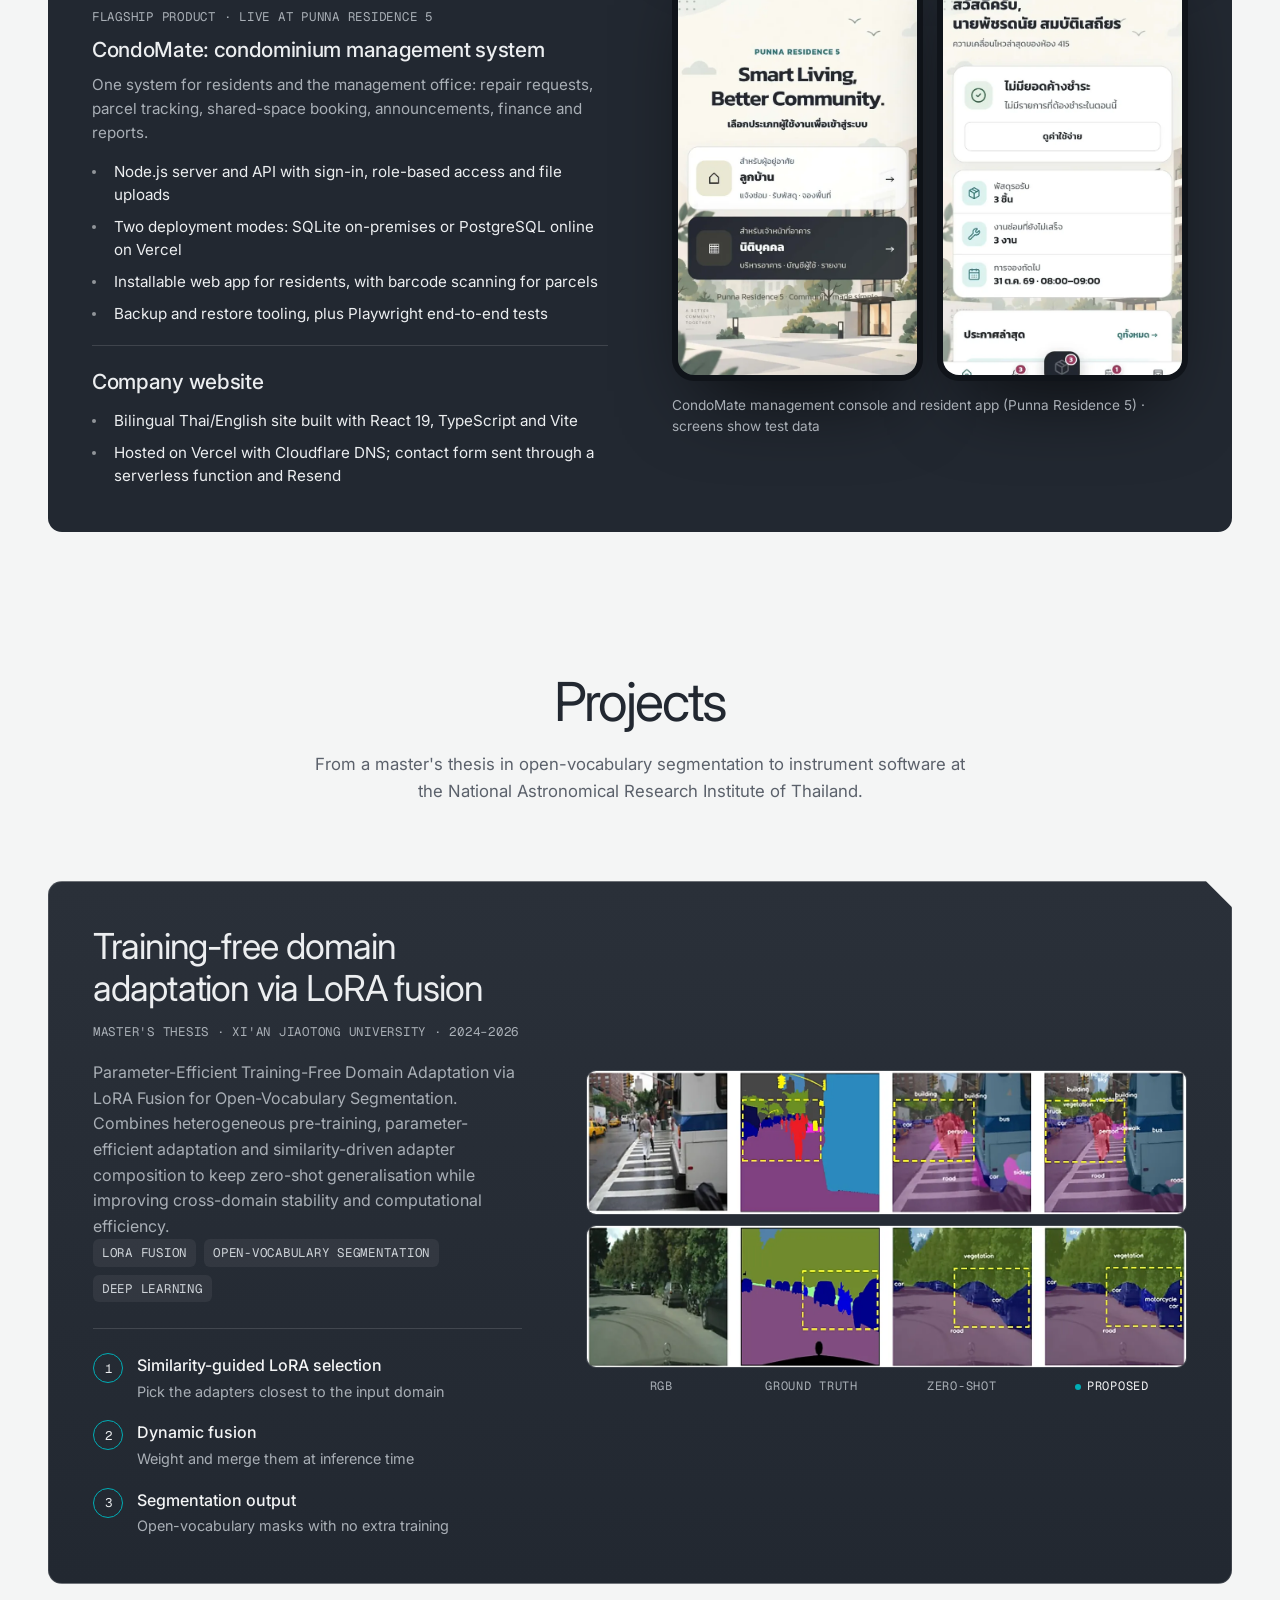
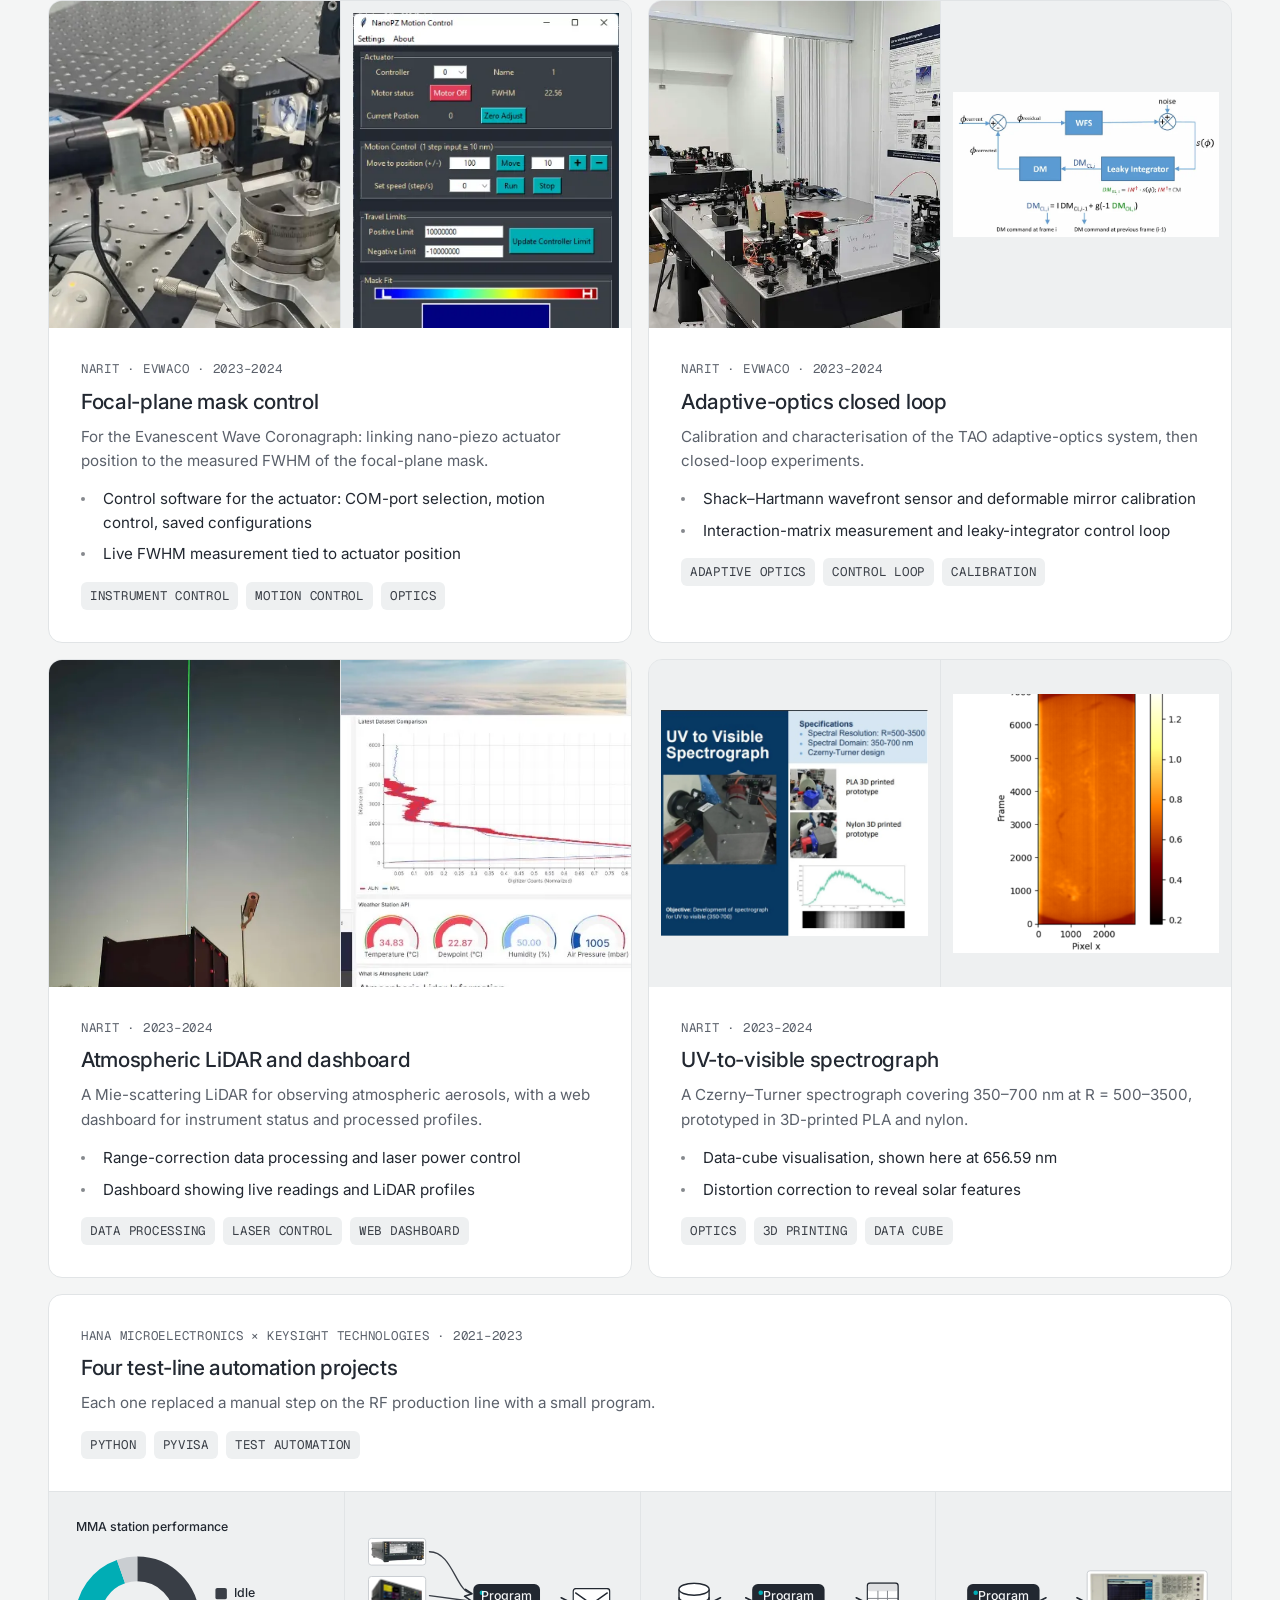
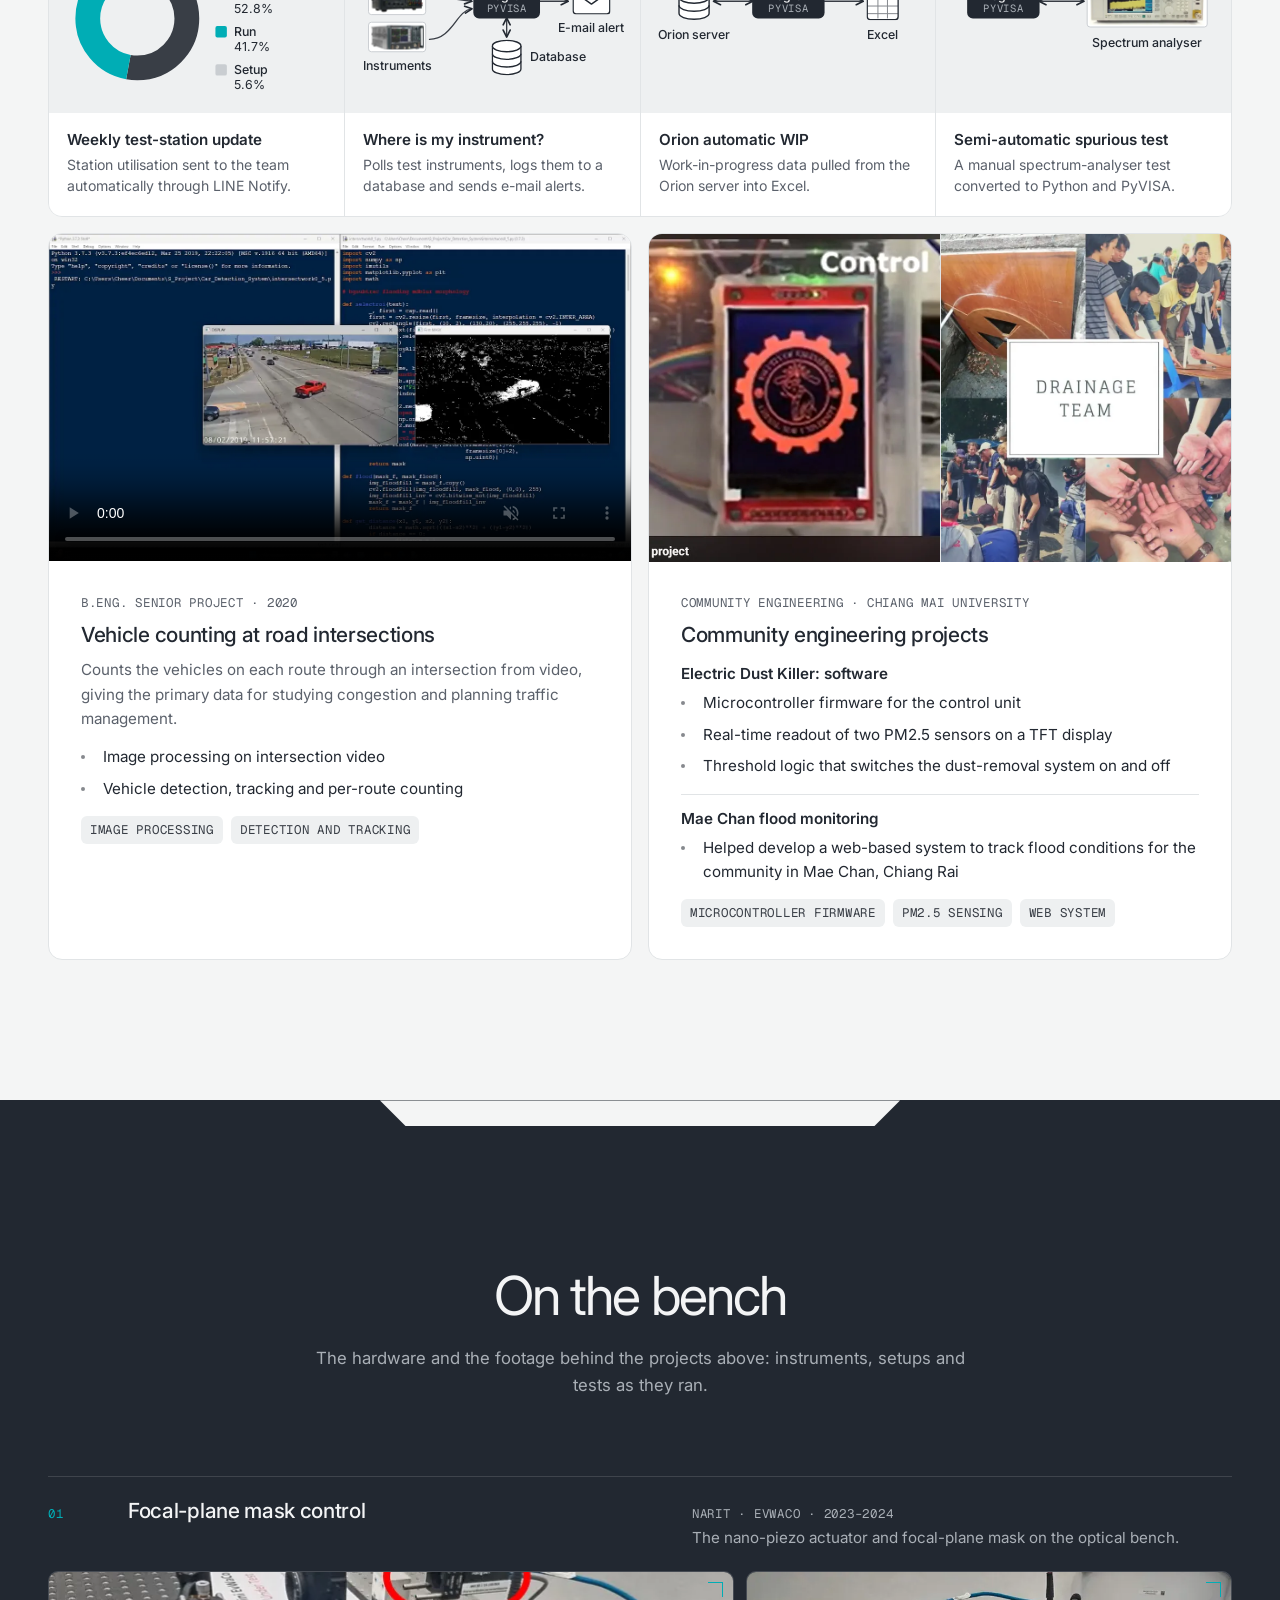
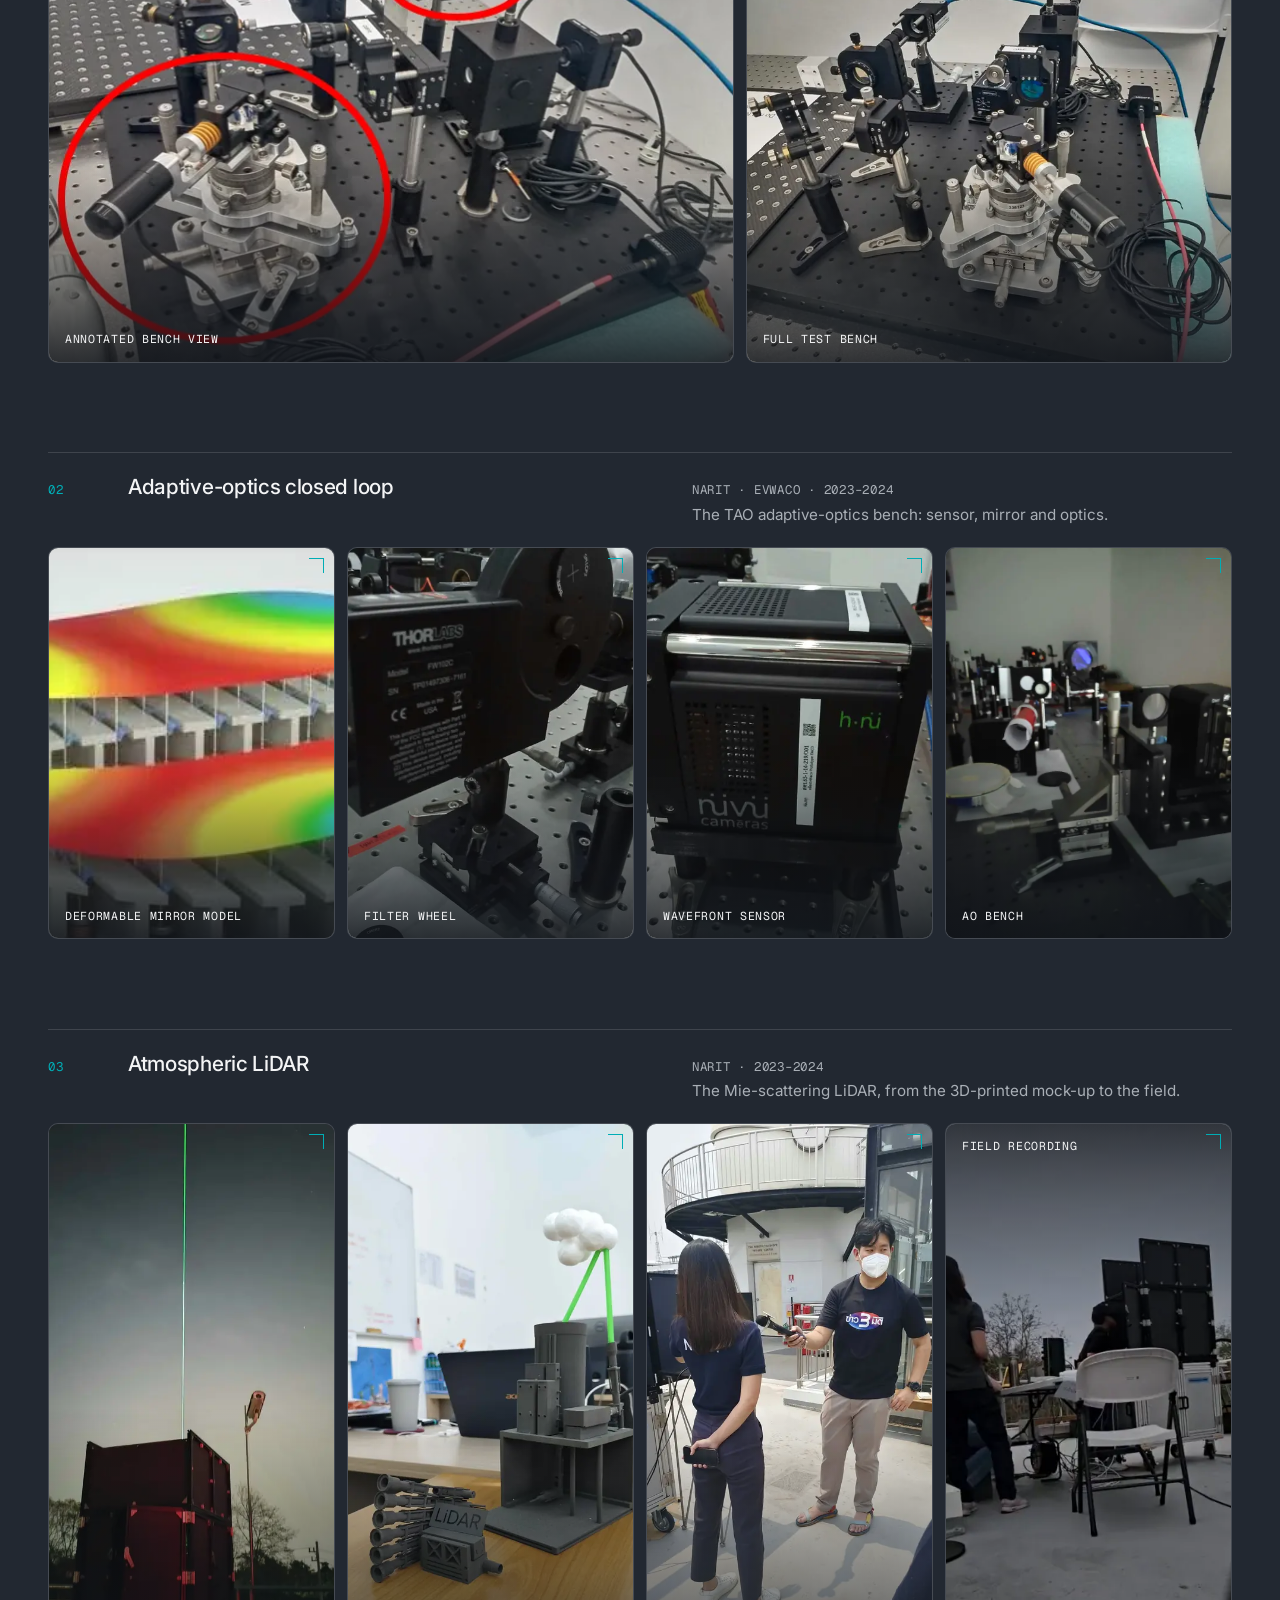
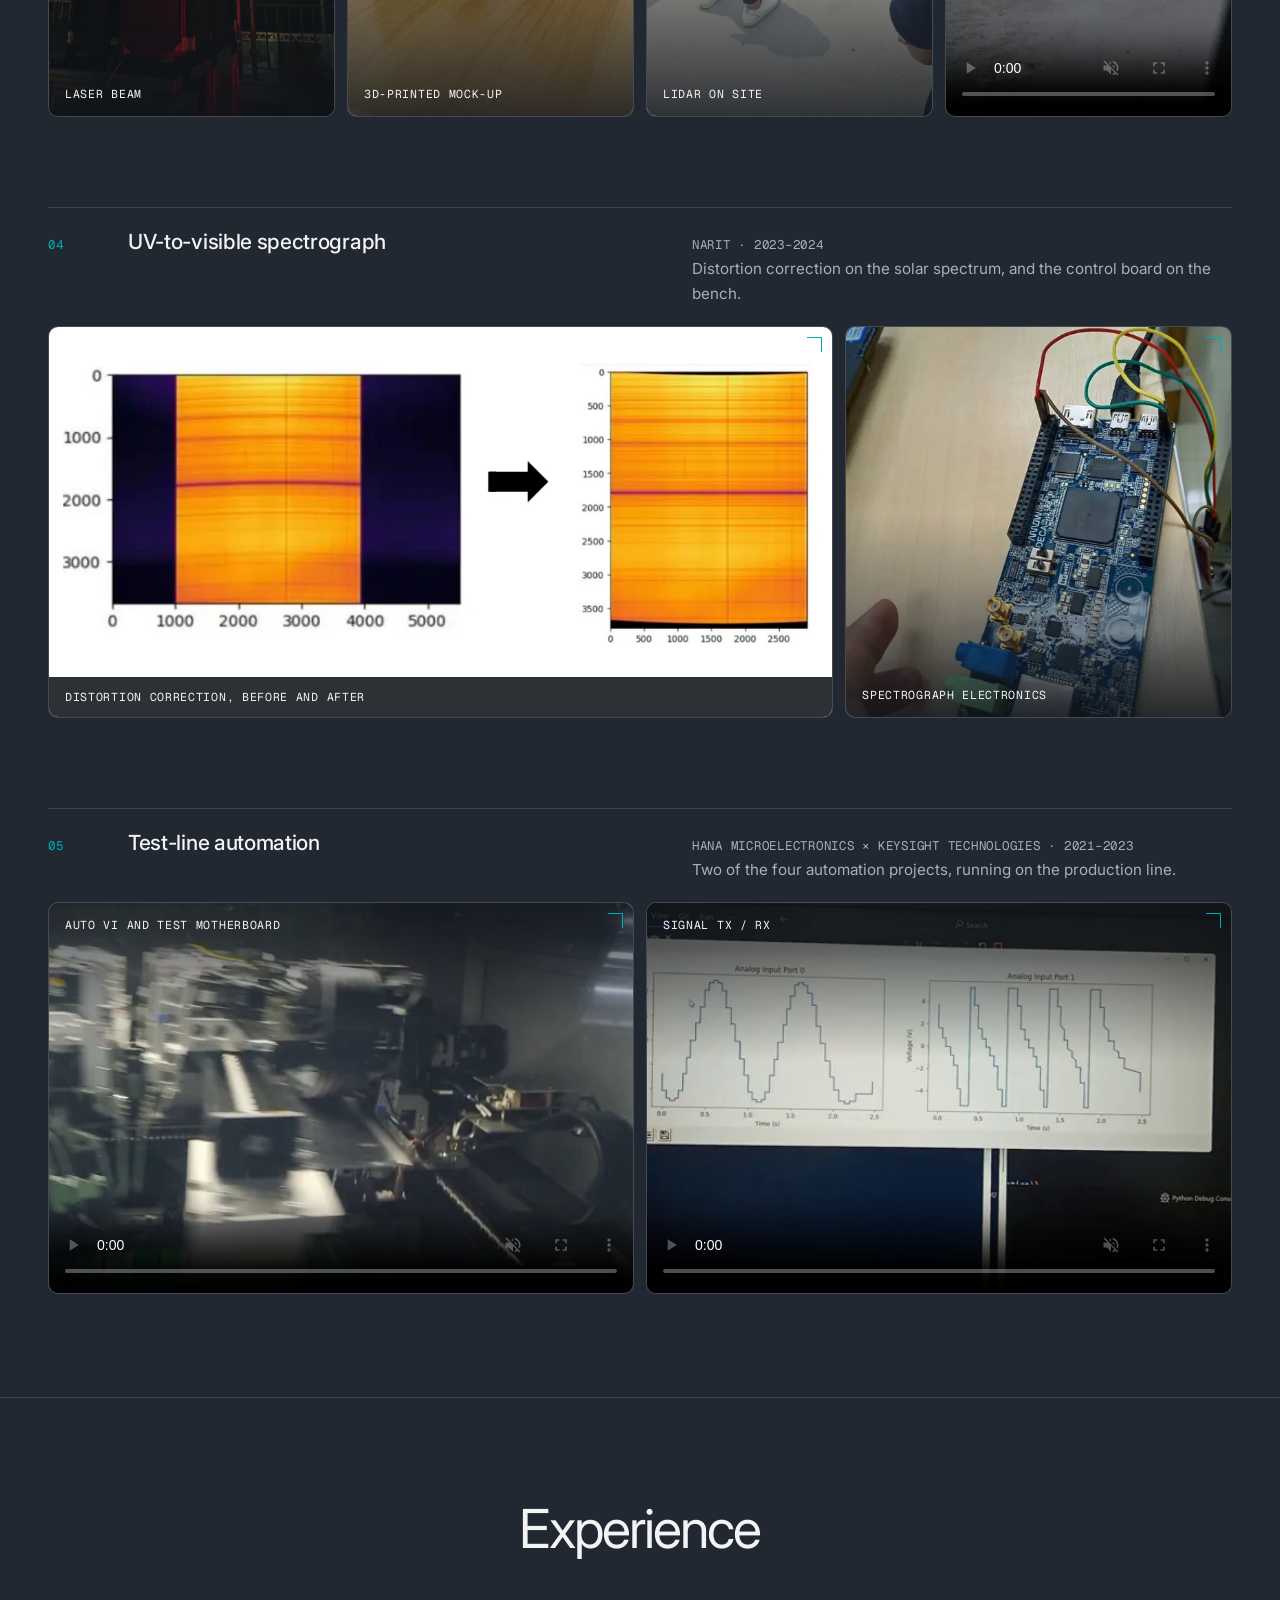
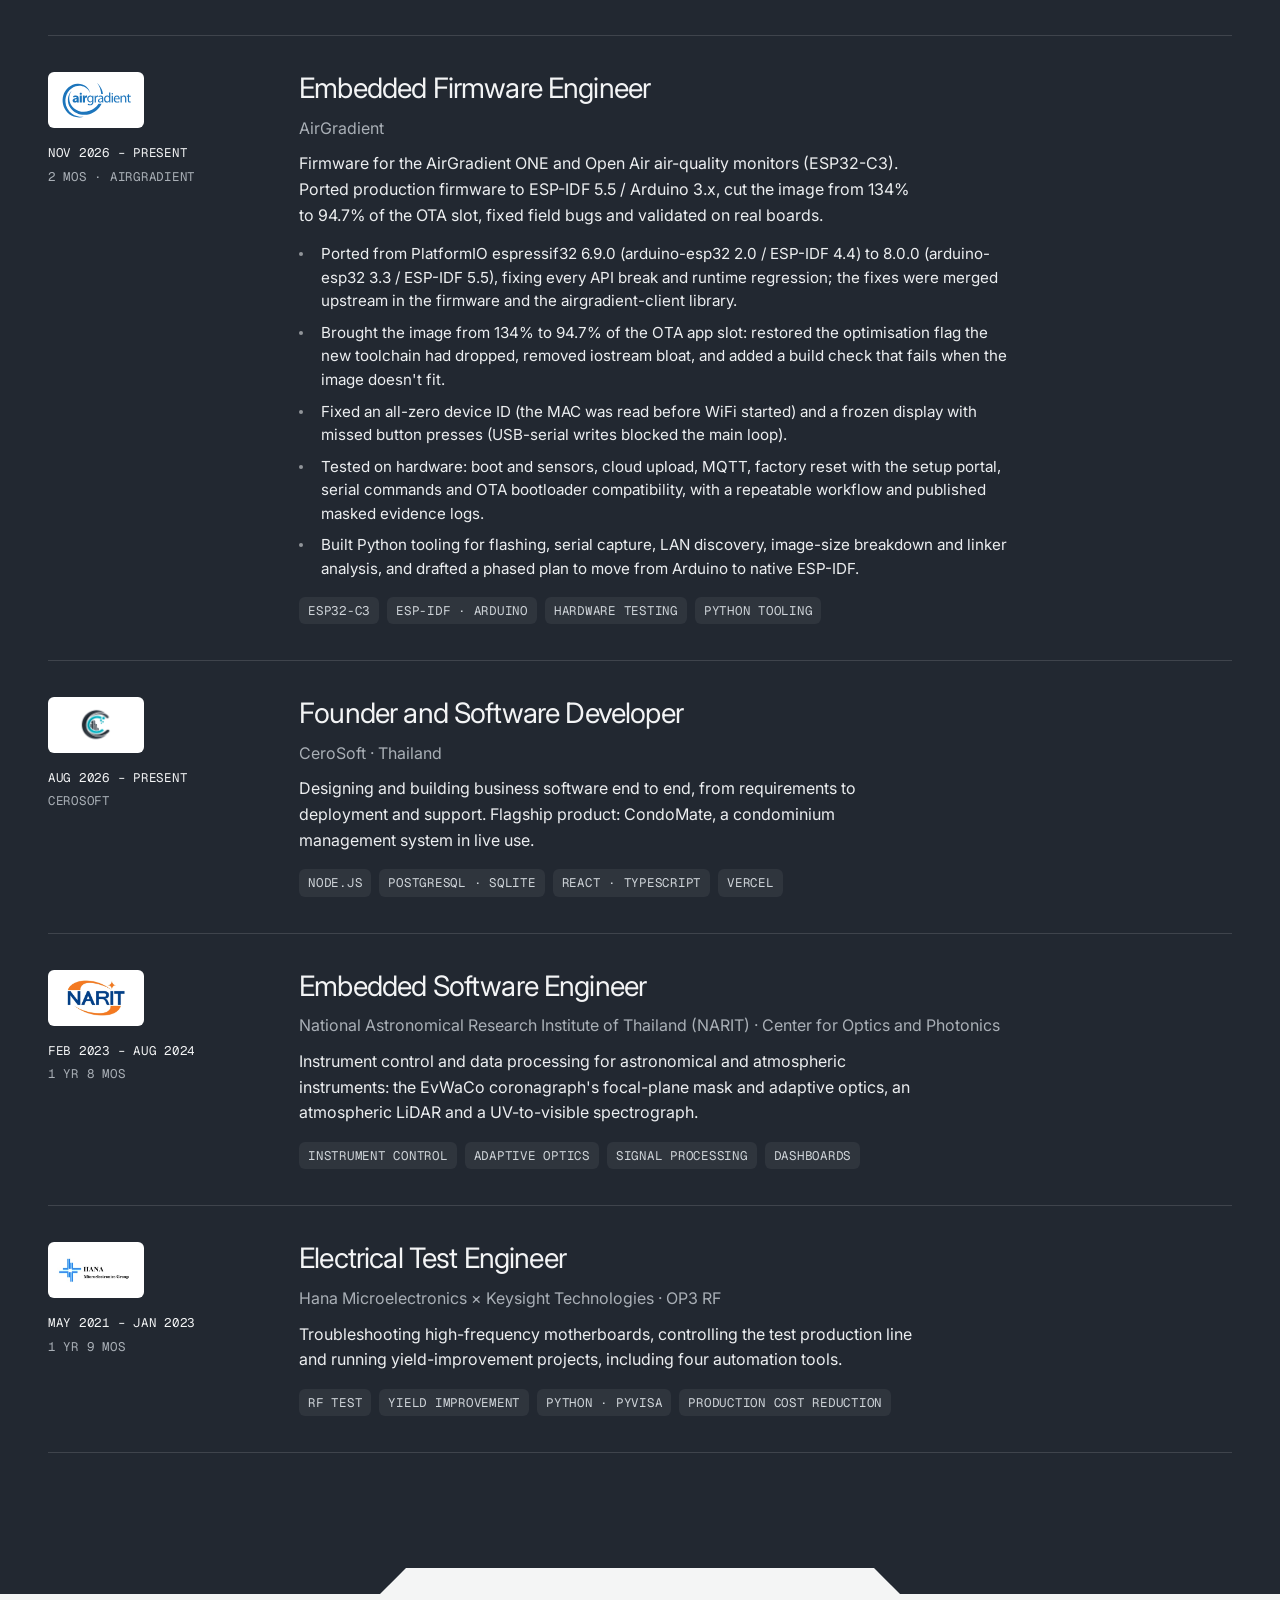
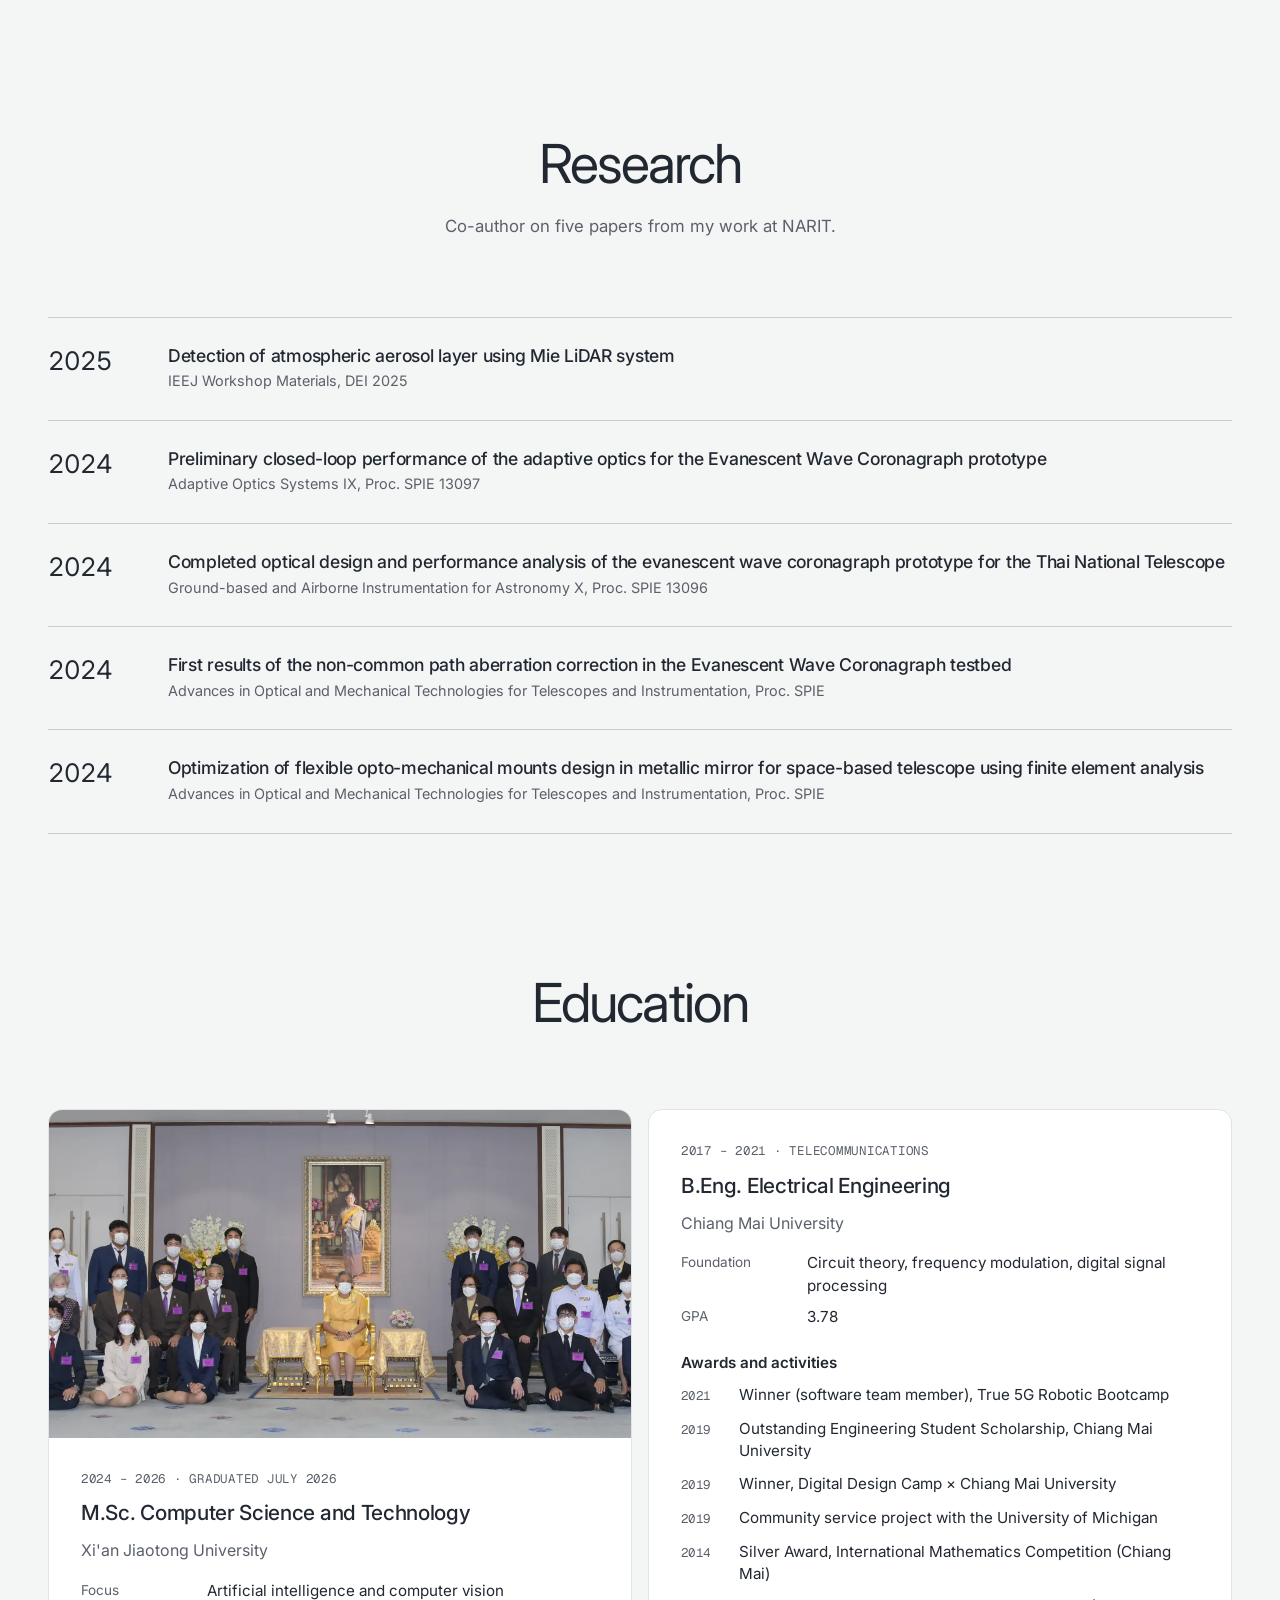
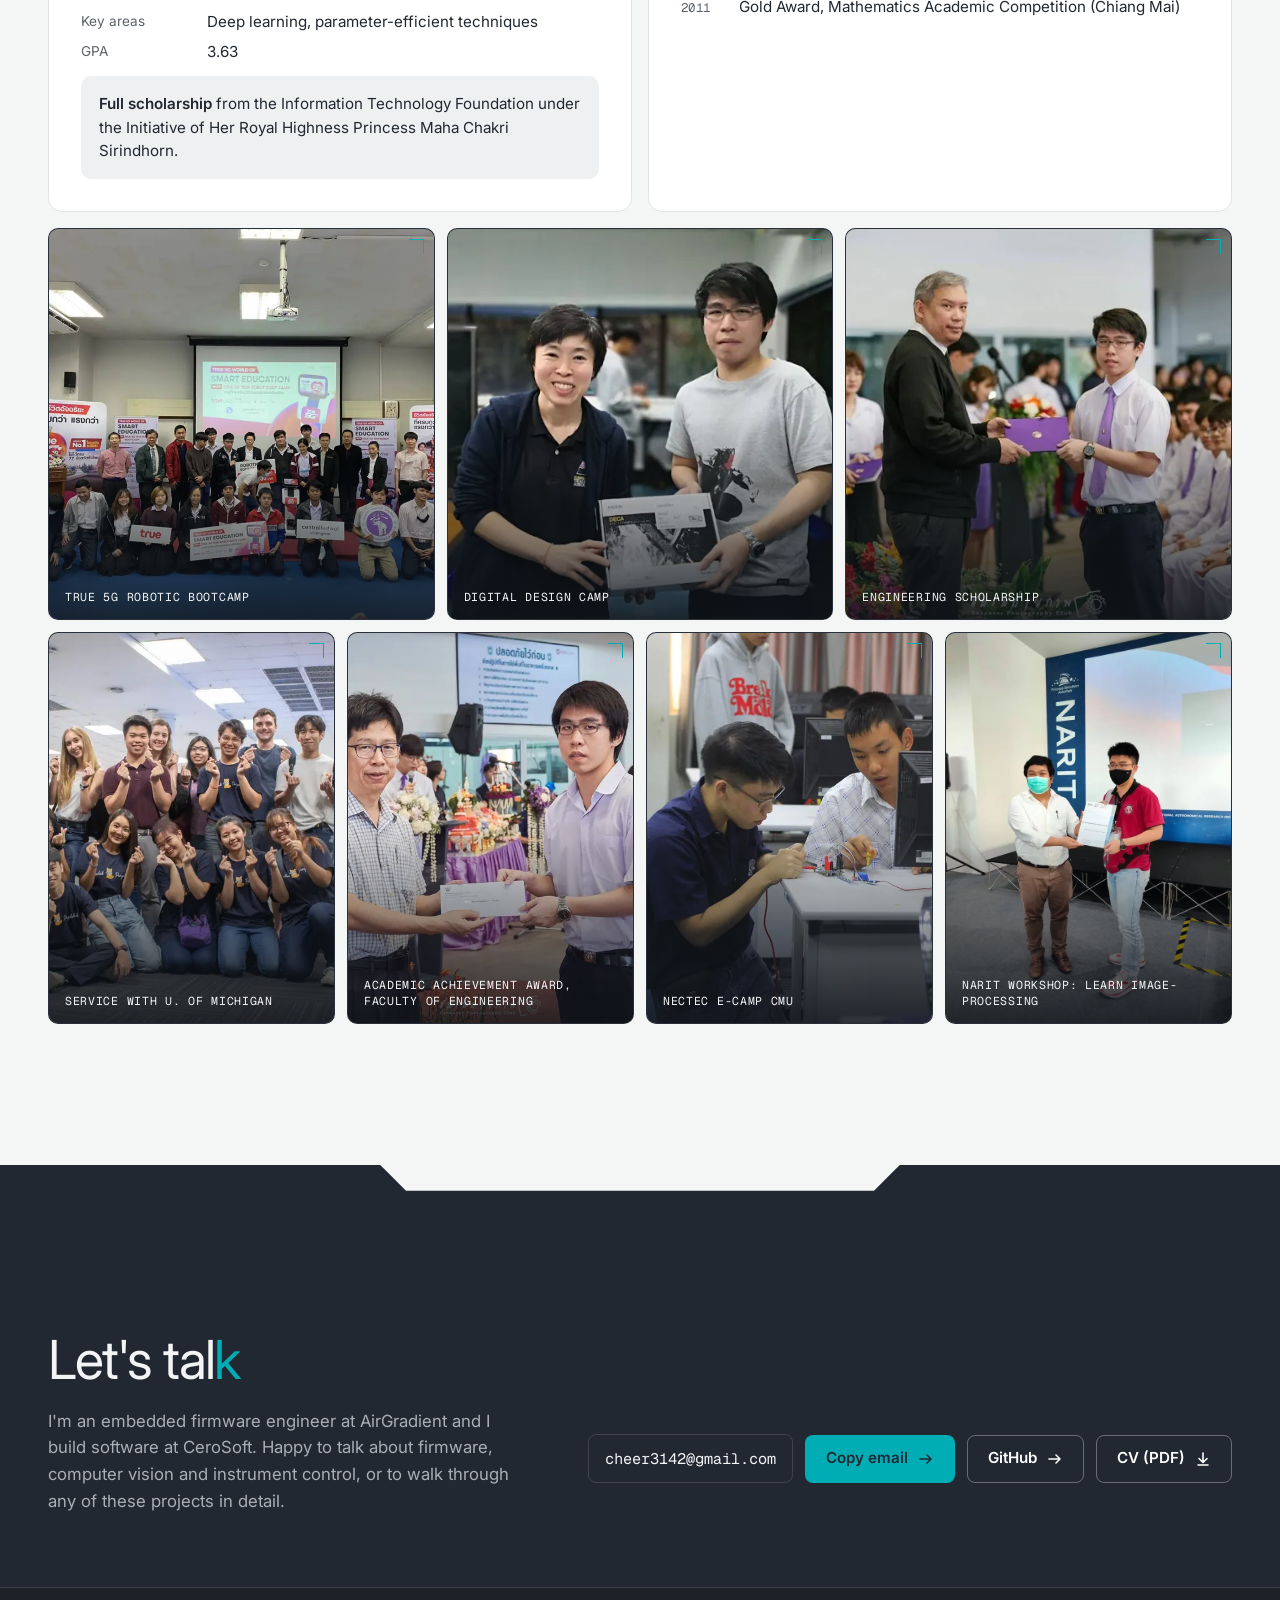
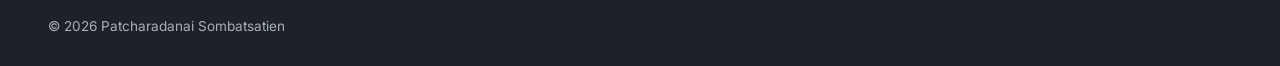
==== commit 792ba844: "Return the hero to the two-column layout, quieter Name, nickname, statement, tags and actions on the" ====
--- a/index.html
+++ b/index.html
@@ -38,43 +38,30 @@
 
 <header class="hero dark notch-bottom" id="top">
   <div class="hero-stage" aria-hidden="true"><canvas id="dome"></canvas></div>
-  <!-- instrument readout along the top edge, as on a test bench display -->
-  <div class="wrap hero-meta rise" style="--d:.2s">
-    <p class="nick">Cheer · 陈寅甲</p>
-    <p class="clock">Thailand · GMT+7 · <time id="clock">--:--</time></p>
-    <p class="hud" aria-hidden="true"><span>Dome</span><span>AZ <b id="hudAz">090.0&deg;</b></span><span>EL <b id="hudEl">21.8&deg;</b></span></p>
-  </div>
-  <!-- the stage: one object at the centre, the nickname as a faint plate behind it -->
-  <div class="wrap hero-stage-row">
-    <p class="ghost" aria-hidden="true">Cheer</p>
+  <div class="wrap hero-grid">
+    <div class="hero-text">
+      <h1 id="heroName" aria-label="Patcharadanai Sombatsatien"><span class="line" aria-hidden="true">Patcharadanai</span><span class="line" aria-hidden="true">Sombatsatien</span></h1>
+      <p class="nick rise" style="--d:.95s">Cheer · 陈寅甲</p>
+      <p class="lede rise" style="--d:1.1s">I'm an embedded firmware engineer at AirGradient and the founder of CeroSoft. At AirGradient I ported the ESP32-C3 air-quality monitor firmware to ESP-IDF 5.5 and brought the image from 134% to 94.7% of its OTA slot; at CeroSoft I build software that small businesses and condominiums run on. Before that: computer vision research, telescope instrument control at NARIT, and RF test automation and yield-improvement projects at Hana.</p>
+      <div class="focus rise" style="--d:1.25s">
+        <span class="tag">ESP32 · ESP-IDF</span><span class="tag">Python · C++ · VHDL</span><span class="tag">Computer vision</span><span class="tag">Instrument control</span>
+      </div>
+      <div class="cta rise" style="--d:1.35s">
+        <a class="btn btn-primary" href="#contact">Get in touch <svg viewBox="0 0 16 16" fill="none" stroke="currentColor" stroke-width="1.6" stroke-linecap="round" stroke-linejoin="round" aria-hidden="true"><path d="M2 8h11M9 4l4 4-4 4"/></svg></a>
+        <a class="btn btn-ghost" href="https://github.com/Cheer3142" target="_blank" rel="noopener">GitHub <svg viewBox="0 0 16 16" fill="none" stroke="currentColor" stroke-width="1.6" stroke-linecap="round" stroke-linejoin="round" aria-hidden="true"><path d="M2 8h11M9 4l4 4-4 4"/></svg></a>
+        <a class="btn btn-ghost" href="files/Patcharadanai-Sombatsatien-CV.pdf" download>CV (PDF) <svg viewBox="0 0 16 16" fill="none" stroke="currentColor" stroke-width="1.6" stroke-linecap="round" stroke-linejoin="round" aria-hidden="true"><path d="M8 2v9M4 7.5l4 4 4-4M3 14h10"/></svg></a>
+      </div>
+    </div>
     <div class="hero-figure rise" style="--d:.5s">
       <div class="frame">
         <figure class="portrait card-dark"><img src="img/portrait.webp" alt="Portrait of Patcharadanai Sombatsatien" width="928" height="1120"></figure>
       </div>
-      <div class="callouts">
-        <ul class="markers">
-          <li class="marker" id="mkAg"><span class="live-dot" aria-hidden="true"></span><span id="mkAgText">AirGradient · From Nov 2026</span></li>
-          <li class="marker live"><span class="live-dot" aria-hidden="true"></span>CeroSoft · Founder</li>
-          <li class="marker"><span class="live-dot" aria-hidden="true"></span>Xi'an Jiaotong · M.Sc.</li>
-        </ul>
-        <p class="former">Former engineer · NARIT and Hana</p>
-      </div>
-    </div>
-  </div>
-  <div class="wrap hero-foot">
-    <div class="hero-title">
-      <h1 id="heroName" aria-label="Patcharadanai Sombatsatien"><span class="line" aria-hidden="true">Patcharadanai</span><span class="line" aria-hidden="true">Sombatsatien</span></h1>
-      <p class="lede rise" style="--d:1.15s"><strong>Embedded firmware engineer at AirGradient, and the founder of CeroSoft.</strong> I ported AirGradient's ESP32-C3 air-quality monitor firmware to ESP-IDF 5.5 and brought the image from 134% to 94.7% of its OTA slot. At CeroSoft I build software that small businesses and condominiums run on. Before that: computer vision research, telescope instrument control at NARIT and RF test automation at Hana.</p>
-    </div>
-    <div class="hero-actions">
-      <div class="focus rise" style="--d:1.3s">
-        <span class="tag">ESP32 · ESP-IDF</span><span class="tag">Python · C++ · VHDL</span><span class="tag">Computer vision</span><span class="tag">Instrument control</span>
-      </div>
-      <div class="cta rise" style="--d:1.4s">
-        <a class="btn btn-primary" href="#contact">Get in touch <svg viewBox="0 0 16 16" fill="none" stroke="currentColor" stroke-width="1.6" stroke-linecap="round" stroke-linejoin="round" aria-hidden="true"><path d="M2 8h11M9 4l4 4-4 4"/></svg></a>
-        <a class="btn btn-ghost" href="https://github.com/Cheer3142" target="_blank" rel="noopener">GitHub <svg viewBox="0 0 16 16" fill="none" stroke="currentColor" stroke-width="1.6" stroke-linecap="round" stroke-linejoin="round" aria-hidden="true"><path d="M2 8h11M9 4l4 4-4 4"/></svg></a>
-        <a class="btn btn-ghost" href="files/Patcharadanai-Sombatsatien-CV.pdf" download>CV (PDF) <svg viewBox="0 0 16 16" fill="none" stroke="currentColor" stroke-width="1.6" stroke-linecap="round" stroke-linejoin="round" aria-hidden="true"><path d="M8 2v9M4 7.5l4 4 4-4M3 14h10"/></svg></a>
-      </div>
+      <ul class="markers">
+        <li class="marker" id="mkAg"><span class="live-dot" aria-hidden="true"></span><span id="mkAgText">AirGradient · From Nov 2026</span></li>
+        <li class="marker live"><span class="live-dot" aria-hidden="true"></span>CeroSoft · Founder</li>
+        <li class="marker"><span class="live-dot" aria-hidden="true"></span>Xi'an Jiaotong · M.Sc.</li>
+      </ul>
+      <p class="former">Former engineer · NARIT and Hana</p>
     </div>
   </div>
   <div class="wrap">
--- a/site.css
+++ b/site.css
@@ -95,83 +95,32 @@
 .btn-outline:hover { background: var(--charcoal); color: #fff; }
 
 /* ---------- hero ---------- */
-/* One instrument on a bench: a readout strip along the top, the portrait and dome at centre stage with the
-   nickname as a faint plate behind them, and the name and statement along the bottom edge. */
+/* Name and statement on the left, the portrait on the right with the dome turning quietly behind it.
+   Restraint is the point: one accent letter, one primary action, and motion that settles once. */
 .hero {
-  padding: clamp(80px, 8vw, 96px) 0 0; overflow: hidden;
-  background: radial-gradient(ellipse 46% 52% at 50% 44%, var(--hero-glow), var(--charcoal) 64%, var(--charcoal-deep));
-}
-.hero-stage { position: absolute; inset: 0; pointer-events: none; -webkit-mask-image: linear-gradient(to bottom, #000 64%, transparent 88%); mask-image: linear-gradient(to bottom, #000 64%, transparent 88%); }
+  padding: clamp(116px, 14vw, 156px) 0 0; overflow: hidden;
+  background: radial-gradient(ellipse 60% 75% at 74% 46%, var(--hero-glow), var(--charcoal) 62%, var(--charcoal-deep));
+}
+.hero-stage { position: absolute; inset: 0; pointer-events: none; opacity: .72; -webkit-mask-image: linear-gradient(to bottom, #000 70%, transparent 96%); mask-image: linear-gradient(to bottom, #000 70%, transparent 96%); }
 #dome { width: 100%; height: 100%; display: block; }
-
-.hero-meta {
-  display: flex; align-items: center; justify-content: space-between; gap: 12px 24px; flex-wrap: wrap;
-  padding: 18px 0 14px; border-bottom: 1px solid var(--on-dark-line);
-  font: 400 .75rem/1.4 var(--font-mono); letter-spacing: .06em; text-transform: uppercase; font-variant-numeric: tabular-nums; color: var(--on-dark-muted);
-}
-.hero-meta .nick { color: var(--on-dark); }
-.hero-meta time { color: var(--on-dark); }
-.hud { display: flex; gap: 18px; }
-.hud b { font-weight: 400; color: var(--cero-cyan); }
-
-.hero-stage-row { display: grid; place-items: center; height: clamp(400px, 58svh, 640px); }
-.ghost {
-  position: absolute; left: 0; right: 0; top: 50%; transform: translateY(-54%); z-index: 0;
-  margin: 0; text-align: center; white-space: nowrap; pointer-events: none; user-select: none;
-  font-size: clamp(7rem, 30vw, 28rem); font-weight: 500; line-height: .8; letter-spacing: -0.04em;
-  color: rgba(236, 238, 240, .028); -webkit-text-stroke: 1px rgba(236, 238, 240, .1);
-  -webkit-mask-image: linear-gradient(to bottom, #000 30%, transparent 92%); mask-image: linear-gradient(to bottom, #000 30%, transparent 92%);
-}
-
-.hero-foot {
-  display: grid; grid-template-columns: minmax(0, 1.3fr) minmax(0, 1fr); gap: 32px clamp(40px, 6vw, 96px);
-  align-items: end; padding: clamp(8px, 2vw, 24px) 0 clamp(48px, 5.5vw, 72px);
-}
-.hero-title { display: flex; flex-direction: column; gap: 24px; min-width: 0; }
-.hero h1 { font-size: clamp(2.4rem, 5.4vw, 4.75rem); line-height: 1; letter-spacing: -0.035em; color: var(--on-dark-heading); min-width: 0; }
+.hero-grid { position: relative; z-index: 1; display: grid; grid-template-columns: minmax(0, 1.15fr) minmax(0, .85fr); gap: clamp(32px, 6vw, 96px); align-items: center; padding-bottom: clamp(56px, 6vw, 88px); }
+.hero-text { display: flex; flex-direction: column; align-items: flex-start; gap: 22px; min-width: 0; }
+.hero h1 { font-size: clamp(2.5rem, 5.2vw, 4.5rem); line-height: 1.04; letter-spacing: -0.035em; color: var(--on-dark-heading); min-width: 0; }
 .hero h1 .line { display: block; white-space: nowrap; overflow: hidden; padding-bottom: .1em; margin-bottom: -.1em; }
-.hero h1 .line + .line { padding-left: clamp(0px, 4vw, 64px); }
 .hero h1 .ch { display: inline-block; transition: transform 1.1s var(--ease) var(--cd, 0s); }
 .hero h1.pre .ch { transform: translateY(112%); transition: none; }
 .hero h1 .last { color: var(--cero-cyan); }
-.lede { font-size: clamp(1.05rem, 1.3vw, 1.2rem); line-height: 1.55; letter-spacing: -0.01em; max-width: 34em; color: var(--on-dark-muted); }
-.lede strong { font-weight: 400; color: var(--on-dark-heading); }
-.hero-actions { display: flex; flex-direction: column; align-items: flex-end; gap: 20px; min-width: 0; }
-.hero-actions .focus { justify-content: flex-end; }
+.nick { color: var(--on-dark-muted); font-size: 1.15rem; letter-spacing: -0.015em; margin-top: -6px; }
+.lede { font-size: clamp(1.02rem, 1.25vw, 1.12rem); line-height: 1.65; max-width: 38em; color: var(--on-dark-muted); }
 .focus { display: flex; flex-wrap: wrap; gap: 8px; }
 .tag { padding: 5px 9px; border-radius: var(--r-chip); background: var(--chip-bg); color: var(--chip-ink); white-space: nowrap; }
-.cta { display: flex; flex-wrap: wrap; gap: 12px; }
-.hero-actions .cta { justify-content: flex-end; }
+.cta { display: flex; flex-wrap: wrap; gap: 12px; margin-top: 6px; }
 .js .rise { animation: rise .9s var(--ease) both; animation-delay: var(--d, 0s); }
-@keyframes rise { from { opacity: 0; transform: translateY(24px); } to { opacity: 1; transform: none; } }
+@keyframes rise { from { opacity: 0; transform: translateY(14px); } to { opacity: 1; transform: none; } }
 @media (prefers-reduced-motion: reduce) { .js .rise { animation: none; } .live-dot::after { animation: none; } .hero h1 .ch { transition: none; } }
 
-.hero-figure { position: relative; z-index: 1; width: clamp(200px, 19vw, 264px); }
-/* markers read as callouts off the instrument, each on a short leader line */
-.callouts { position: absolute; left: calc(100% + 64px); top: 14%; display: flex; flex-direction: column; gap: 14px; width: max-content; }
-.callouts .marker { position: relative; }
-.callouts .marker::before { content: ""; position: absolute; right: 100%; top: 50%; width: 44px; height: 1px; background: linear-gradient(to left, rgba(0, 173, 181, .5), transparent); }
-/* viewfinder: cyan corner brackets and a ruler along the left edge, as on a measuring instrument */
-.frame { position: relative; width: 100%; }
-.frame::before {
-  content: ""; position: absolute; inset: -10px; z-index: 3; pointer-events: none;
-  background:
-    linear-gradient(var(--cero-cyan), var(--cero-cyan)) top left / 20px 1.5px,
-    linear-gradient(var(--cero-cyan), var(--cero-cyan)) top left / 1.5px 20px,
-    linear-gradient(var(--cero-cyan), var(--cero-cyan)) top right / 20px 1.5px,
-    linear-gradient(var(--cero-cyan), var(--cero-cyan)) top right / 1.5px 20px,
-    linear-gradient(var(--cero-cyan), var(--cero-cyan)) bottom left / 20px 1.5px,
-    linear-gradient(var(--cero-cyan), var(--cero-cyan)) bottom left / 1.5px 20px,
-    linear-gradient(var(--cero-cyan), var(--cero-cyan)) bottom right / 20px 1.5px,
-    linear-gradient(var(--cero-cyan), var(--cero-cyan)) bottom right / 1.5px 20px;
-  background-repeat: no-repeat;
-}
-.frame::after {
-  content: ""; position: absolute; left: -34px; top: 0; bottom: 0; width: 18px; pointer-events: none;
-  background:
-    linear-gradient(rgba(236, 238, 240, .5) 1px, transparent 1px) left top / 18px 60px repeat-y,
-    linear-gradient(rgba(236, 238, 240, .26) 1px, transparent 1px) left top / 9px 12px repeat-y;
-}
+.hero-figure { position: relative; display: flex; flex-direction: column; align-items: center; gap: 20px; }
+.frame { position: relative; width: min(280px, 70%); }
 .portrait { width: 100%; aspect-ratio: 928 / 1120; margin: 0; overflow: hidden; background: var(--charcoal-raised); box-shadow: var(--shadow-device); position: relative; }
 .portrait img { width: 100%; height: 100%; object-fit: cover; object-position: 50% 30%; transform: scale(1.06); transform-origin: 50% 30%; filter: saturate(.86) contrast(1.06) brightness(.97); }
 /* stage light on the blue backdrop: a pool of light behind the head, falling off into the corners,
@@ -183,18 +132,12 @@
     linear-gradient(to bottom, transparent 62%, rgba(29, 34, 41, .55) 84%, var(--charcoal-deep) 100%),
     linear-gradient(115deg, rgba(0, 173, 181, .14), transparent 42%);
 }
-@supports (animation-timeline: scroll()) {
-  @media (prefers-reduced-motion: no-preference) {
-    .frame { animation: drift linear both; animation-timeline: scroll(root block); animation-range: 0 90vh; }
-    @keyframes drift { to { transform: translateY(56px); } }
-  }
-}
-.markers { list-style: none; margin: 0; padding: 0; display: flex; flex-direction: column; gap: 10px; align-items: flex-start; }
-.marker { display: inline-flex; align-items: center; gap: 10px; padding: 6px 10px; border-radius: var(--r-chip); background: rgba(21, 25, 32, .82); border: 1px solid rgba(0, 173, 181, .35); font: 400 .75rem/1.4 var(--font-mono); letter-spacing: .04em; text-transform: uppercase; color: var(--on-dark); backdrop-filter: blur(6px); }
+.markers { list-style: none; margin: 0; padding: 0; display: flex; flex-direction: column; gap: 6px; align-items: flex-start; width: min(280px, 70%); }
+.marker { display: inline-flex; align-items: center; gap: 10px; padding: 4px 0; font: 400 .72rem/1.4 var(--font-mono); letter-spacing: .04em; text-transform: uppercase; color: var(--on-dark); }
 .marker .live-dot { width: 6px; height: 6px; }
 .marker:not(.live) .live-dot { background: var(--on-dark-muted); }
 .marker:not(.live) .live-dot::after { display: none; }
-.former { font-size: .85rem; color: var(--on-dark-muted); }
+.former { font-size: .85rem; color: var(--on-dark-muted); width: min(280px, 70%); }
 
 .stats { display: grid; grid-template-columns: repeat(4, minmax(0, 1fr)); border-top: 1px solid var(--on-dark-line); padding-bottom: 64px; }
 .stat { padding: 28px 24px 0 0; display: flex; flex-direction: column; gap: 6px; }
@@ -202,31 +145,16 @@
 .stat b { font-weight: 400; font-size: clamp(1.9rem, 3vw, 2.6rem); line-height: 1.1; letter-spacing: -0.035em; font-variant-numeric: tabular-nums; color: var(--on-dark-heading); }
 .stat span { font-size: .85rem; line-height: 1.5; color: var(--on-dark-muted); }
 
-@media (max-width: 1100px) {
-  .callouts { left: calc(100% + 48px); }
-  .callouts .marker::before { width: 32px; }
-}
 @media (max-width: 1000px) {
-  .hero-stage-row { height: auto; padding: clamp(48px, 8vw, 72px) 0 clamp(32px, 6vw, 48px); }
-  .hero-figure { display: flex; flex-direction: column; align-items: center; gap: 28px; width: auto; }
-  .frame { width: clamp(180px, 46vw, 240px); }
-  .frame::after { display: none; }
-  .callouts { position: static; width: auto; align-items: center; }
-  .callouts .marker::before { display: none; }
-  .callouts .markers { align-items: center; }
-  .hero-foot { grid-template-columns: 1fr; }
-  .hero-actions { align-items: flex-start; }
-  .hero-actions .focus, .hero-actions .cta { justify-content: flex-start; }
+  .hero-grid { grid-template-columns: 1fr; }
+  .hero-figure { align-items: flex-start; }
+  .frame, .markers, .former { width: min(240px, 64%); }
   .stats { grid-template-columns: repeat(2, minmax(0, 1fr)); }
   .stat:nth-child(3) { padding-left: 0; border-left: 0; }
   .stat:nth-child(n+3) { border-top: 1px solid var(--on-dark-line); margin-top: 28px; }
   .stat:nth-child(n+3) { padding-top: 28px; }
 }
-@media (max-width: 640px) {
-  .cta .btn { width: 100%; justify-content: space-between; }
-  .hero-actions .cta { width: 100%; }
-  .hero-meta .hud { display: none; }
-}
+@media (max-width: 640px) { .cta .btn { width: 100%; justify-content: space-between; } .cta { width: 100%; } }
 
 /* ---------- CeroSoft venture ---------- */
 .venture { padding: clamp(28px, 3.5vw, 44px); display: grid; grid-template-columns: minmax(0, 6fr) minmax(0, 6fr); gap: clamp(32px, 5vw, 64px); }
